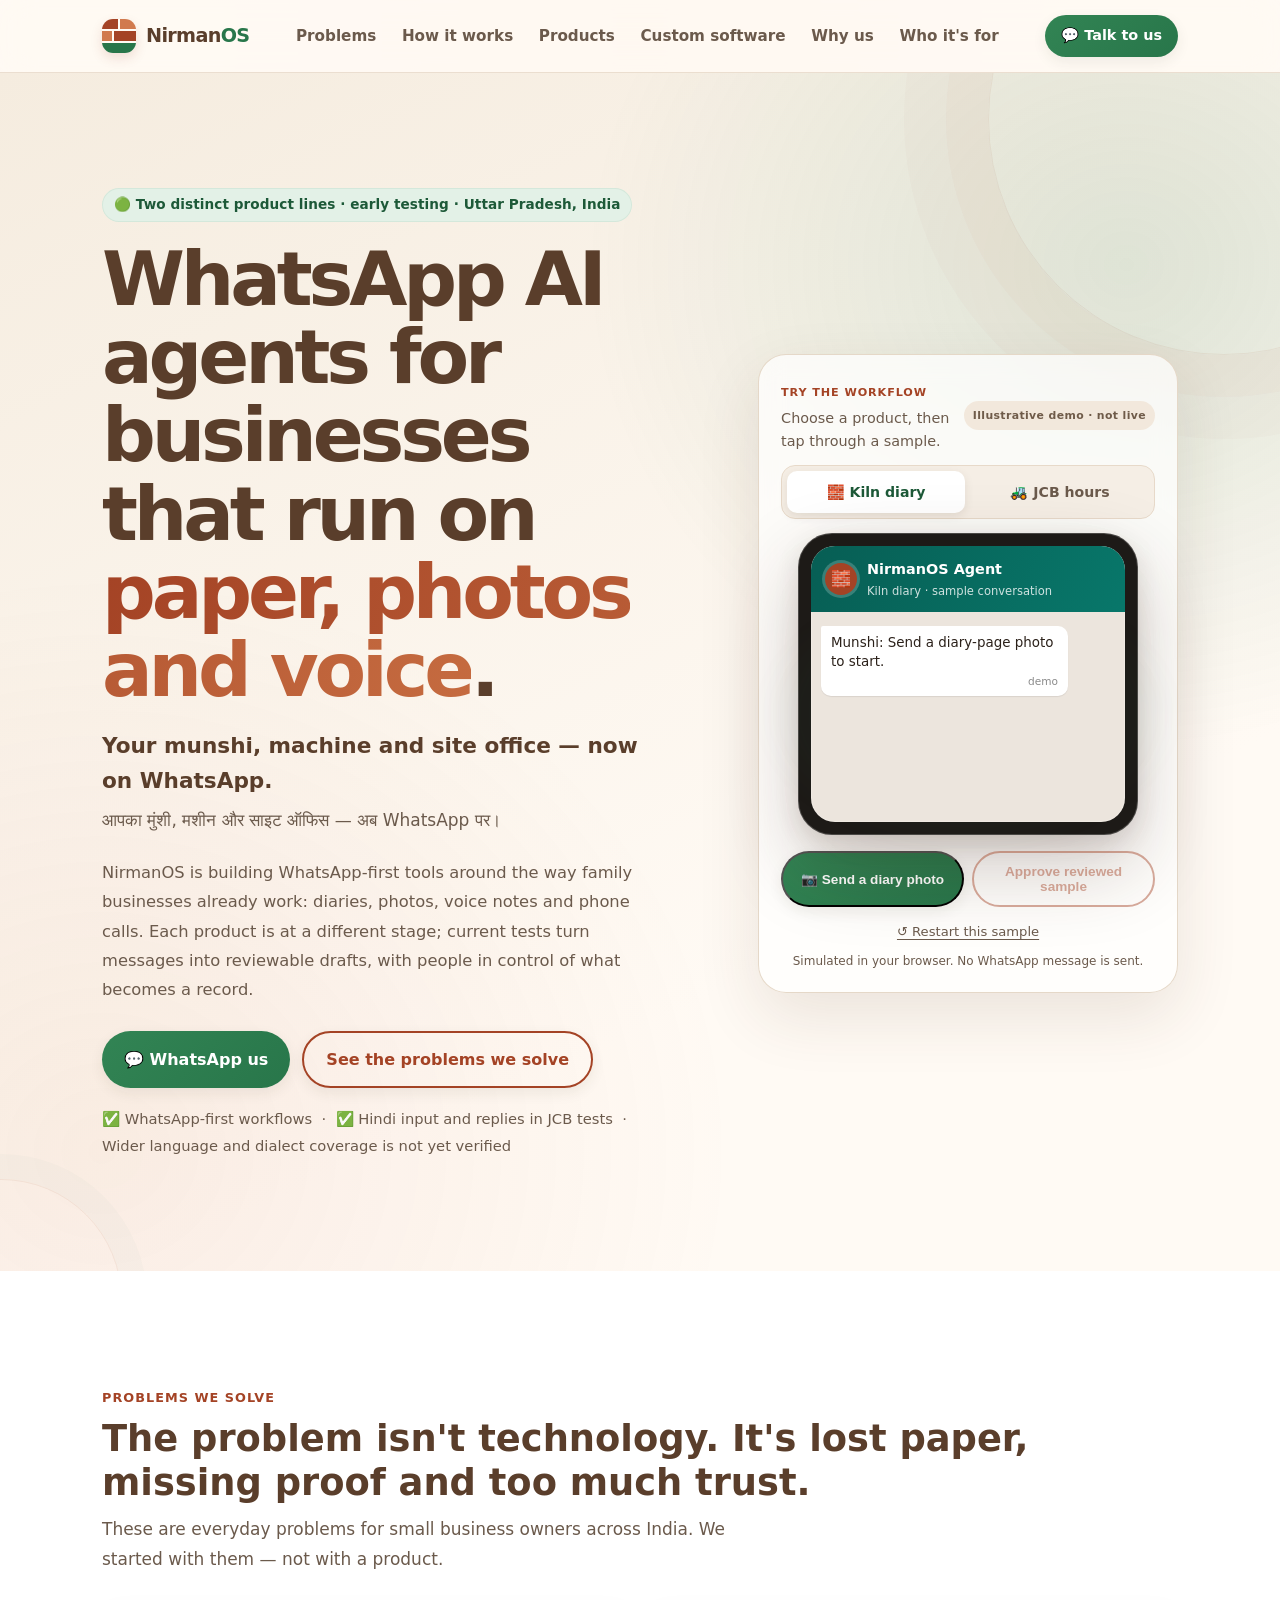
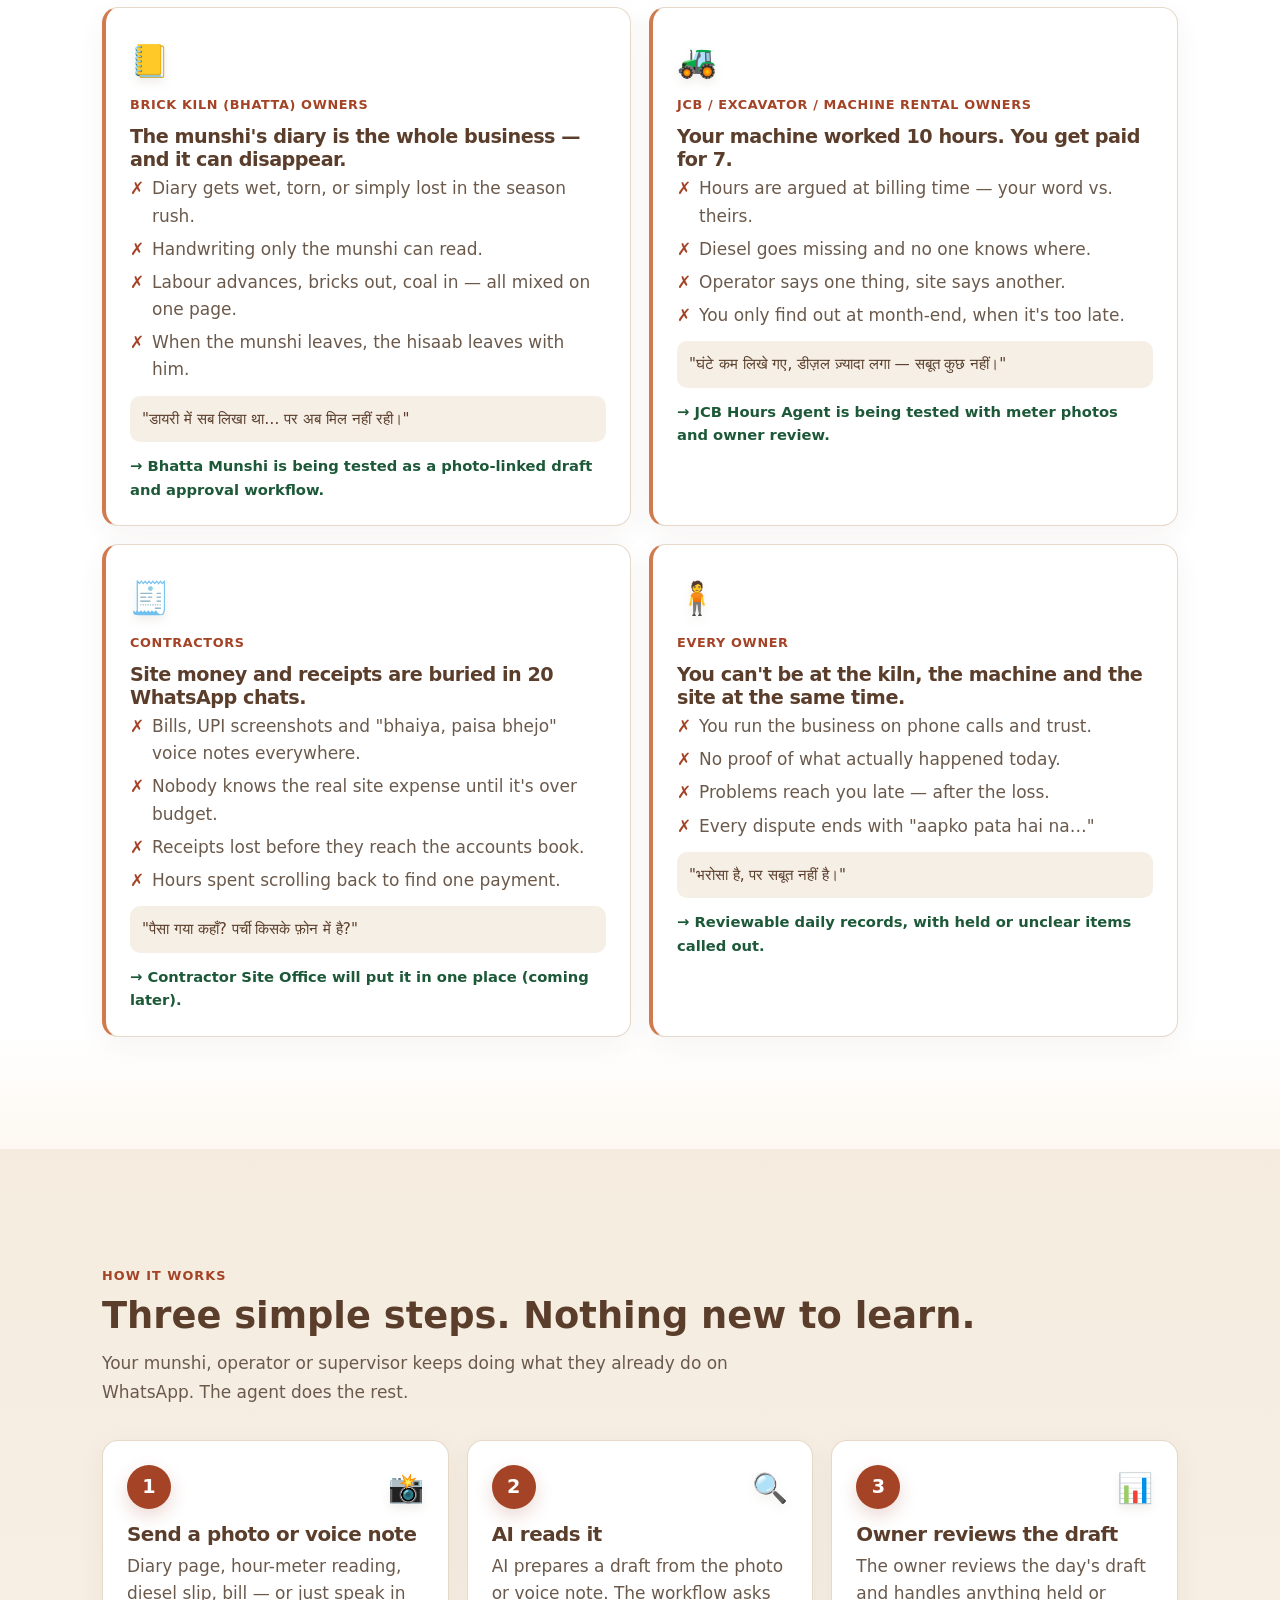
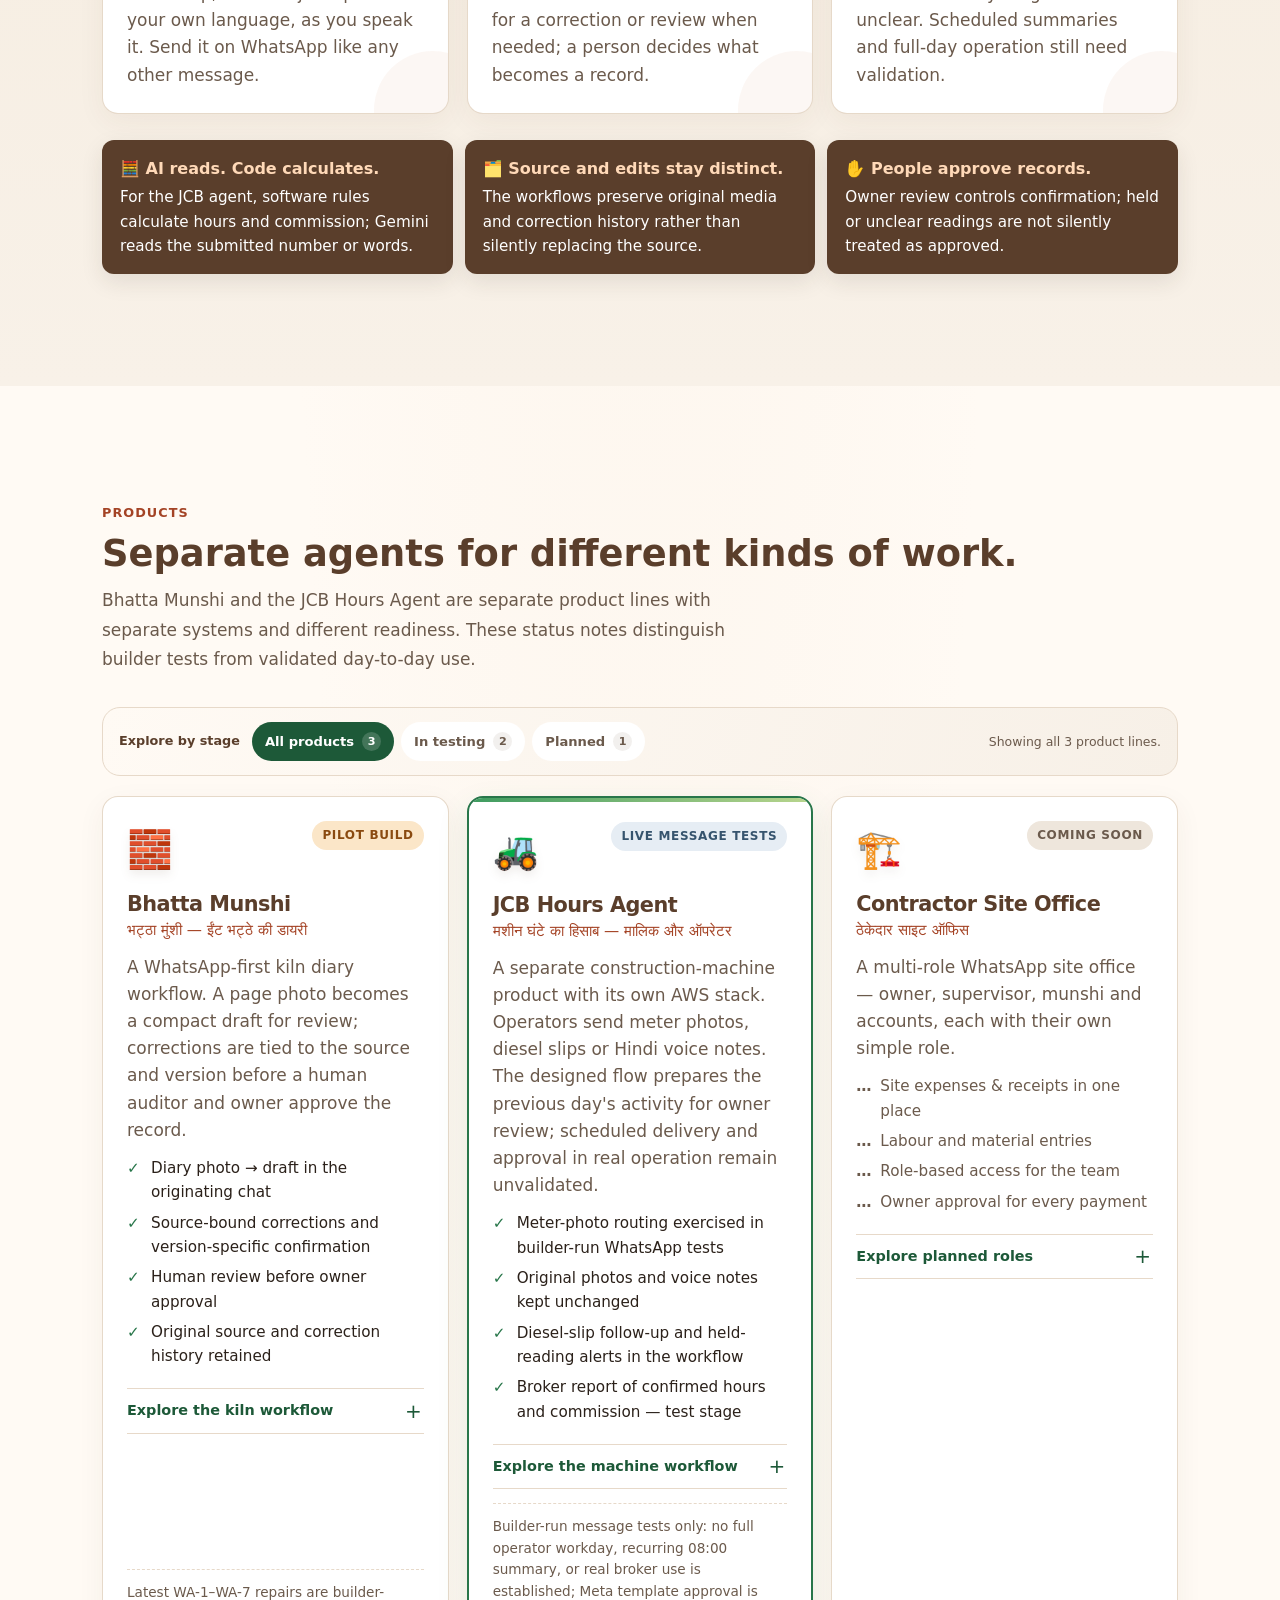
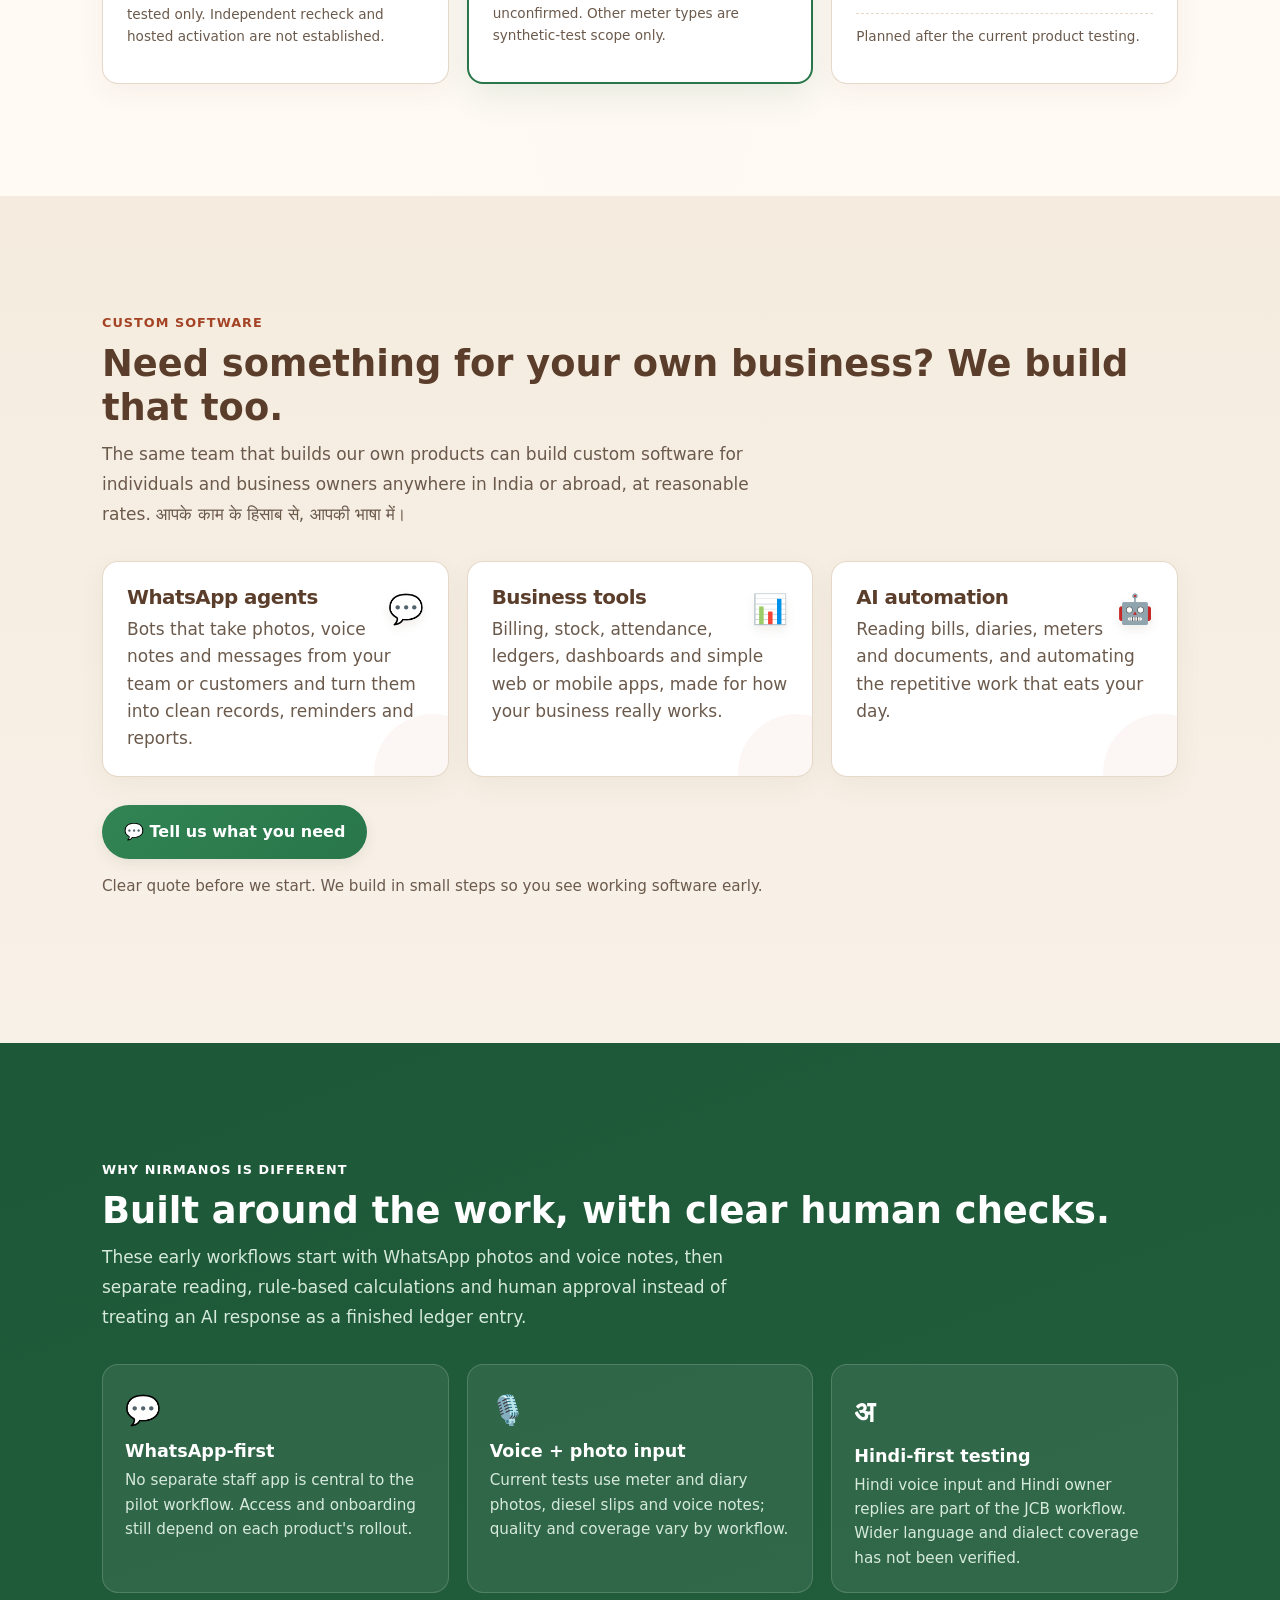
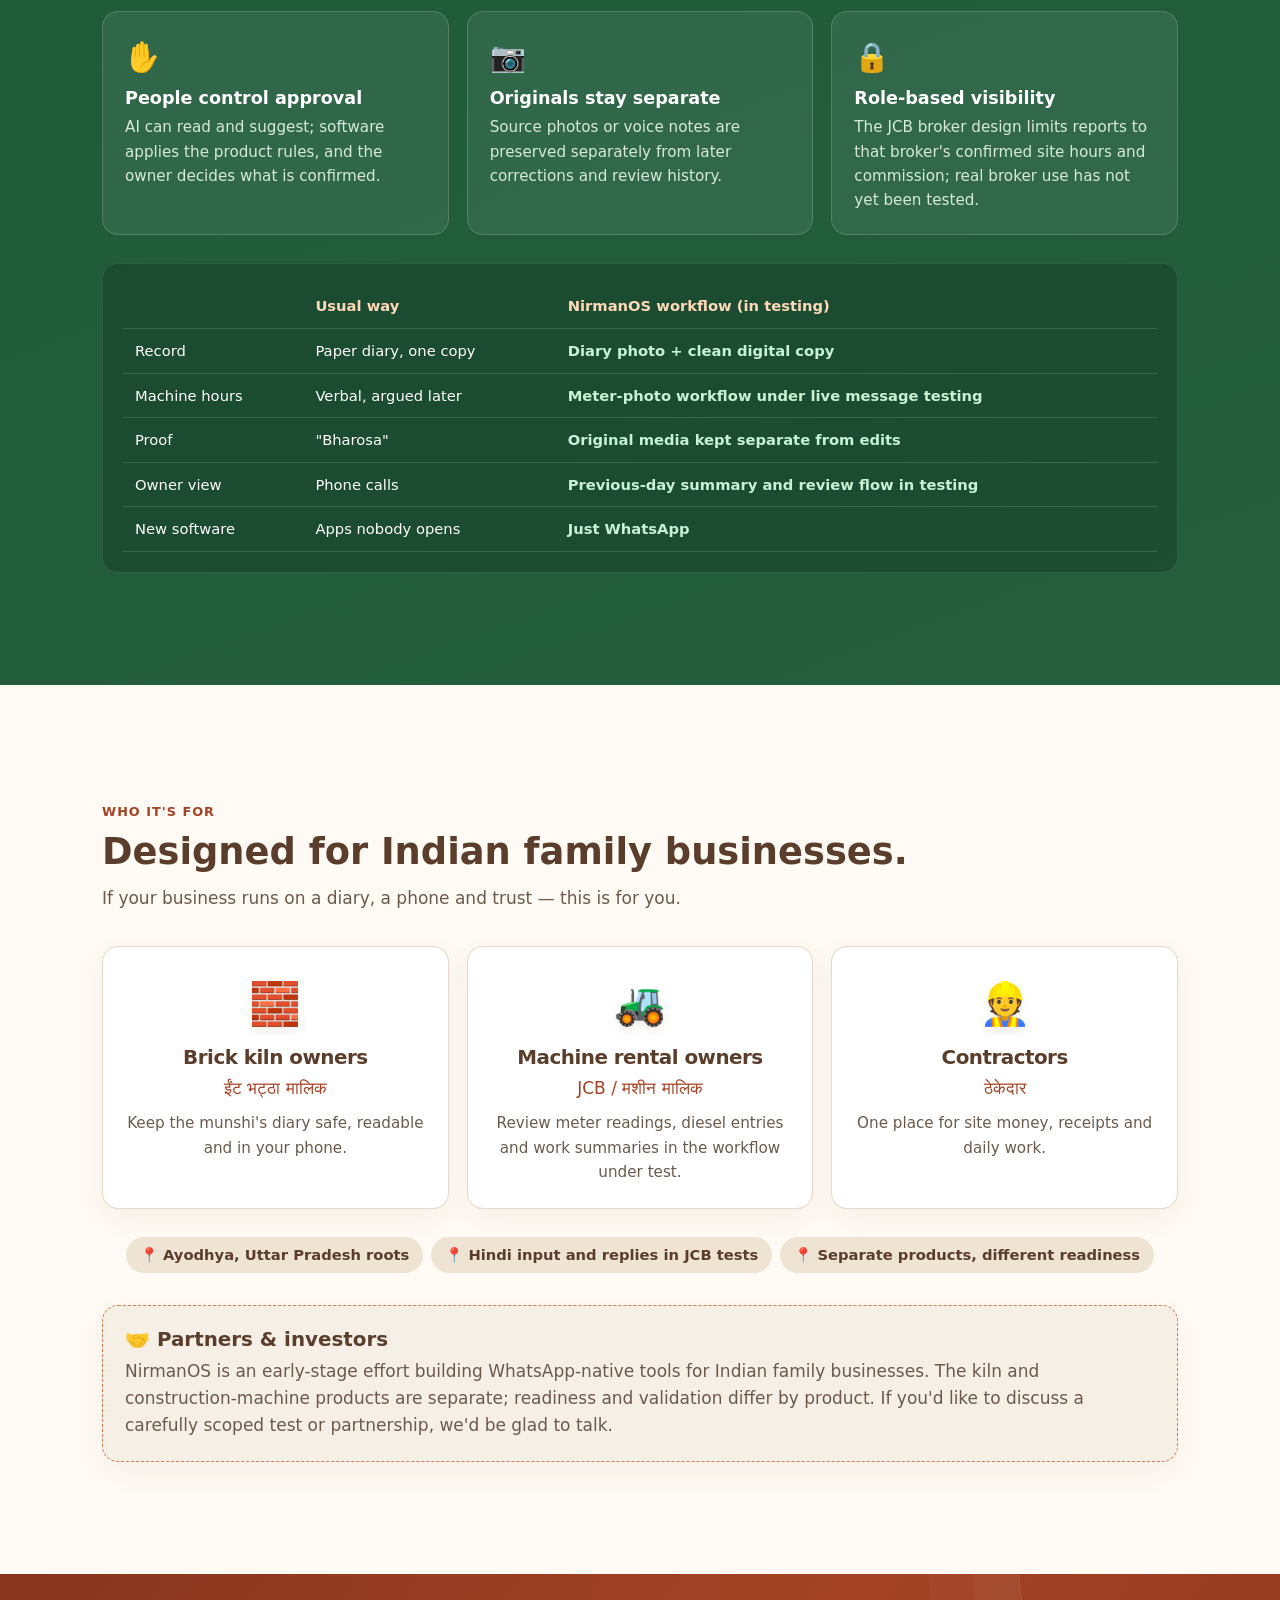
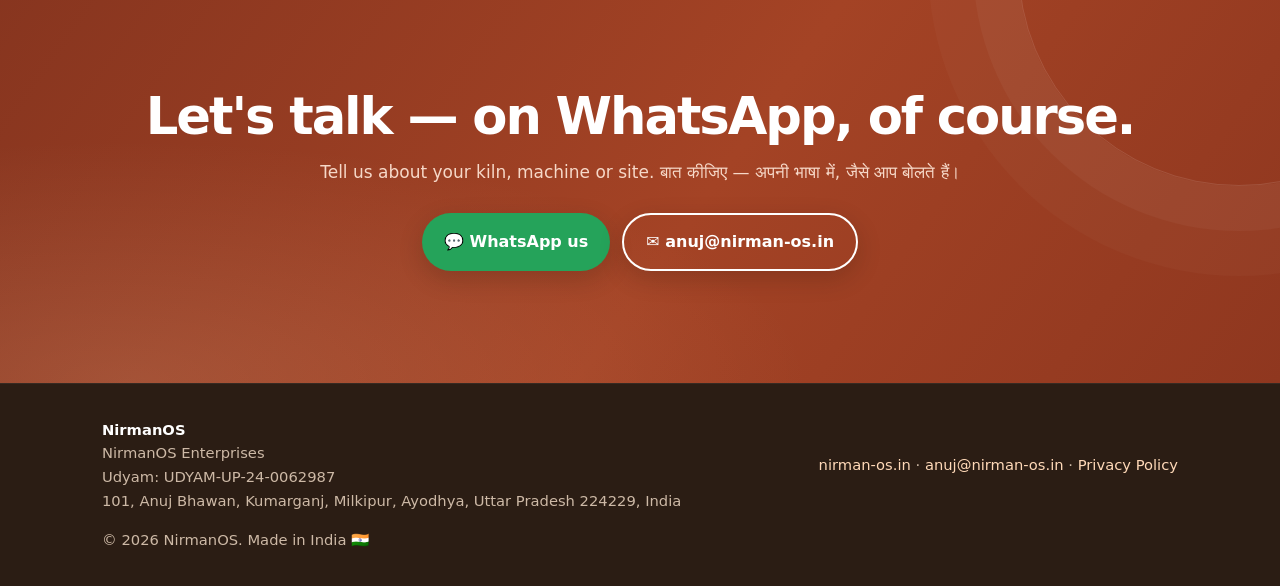
==== index.html @ ec007687 "Add files via upload" ====
<!DOCTYPE html>
<html lang="en">
<head>
<meta charset="UTF-8">
<meta name="viewport" content="width=device-width, initial-scale=1">
<meta name="theme-color" content="#fffaf4">
<title>NirmanOS — WhatsApp AI agents for businesses that run on paper, photos and voice</title>
<meta name="description" content="NirmanOS is building WhatsApp-first tools for Indian family businesses, including a kiln diary workflow and a separate JCB hours agent. Product readiness varies.">
<style>
:root{
  --brick:#9c3d22; --brick-d:#6e2914; --clay:#c8683f; --soil:#5a3e2b;
  --sand:#f6efe6; --sand-2:#efe3d3; --cream:#fffaf4;
  --green:#2f7d4f; --green-d:#1f5c38; --green-l:#e3f1e7;
  --ink:#2b211a; --muted:#6b5a4c; --line:#e3d4c2;
  --radius:16px; --shadow:0 6px 24px rgba(90,62,43,.10);
}
*{box-sizing:border-box;margin:0;padding:0}
html{scroll-behavior:smooth}
body{font-family:system-ui,-apple-system,"Segoe UI",Roboto,"Noto Sans","Noto Sans Devanagari","Mangal",sans-serif;color:var(--ink);background:var(--cream);line-height:1.6;font-size:17px}
.hi{font-family:"Noto Sans Devanagari","Mangal","Nirmala UI",system-ui,sans-serif;line-height:1.75}
a{color:inherit}
.wrap{max-width:1100px;margin:0 auto;padding:0 20px}
section{padding:64px 0}
h1,h2,h3{line-height:1.2;color:var(--soil)}
h2{font-size:clamp(1.6rem,4.5vw,2.3rem);margin-bottom:10px}
.kicker{display:inline-block;font-size:.8rem;font-weight:700;letter-spacing:.08em;text-transform:uppercase;color:var(--brick);margin-bottom:8px}
.lead{color:var(--muted);max-width:680px;margin-bottom:32px}
.grid{display:grid;gap:18px}
@media(min-width:700px){.g2{grid-template-columns:repeat(2,1fr)}.g3{grid-template-columns:repeat(3,1fr)}}
.card{background:#fff;border:1px solid var(--line);border-radius:var(--radius);padding:24px;box-shadow:var(--shadow)}
.btn{display:inline-flex;align-items:center;gap:8px;padding:14px 22px;border-radius:999px;font-weight:700;text-decoration:none;font-size:1rem;transition:transform .15s,background .15s}
.btn:hover{transform:translateY(-2px)}
.btn-green{background:var(--green);color:#fff}.btn-green:hover{background:var(--green-d)}
.btn-ghost{border:2px solid var(--brick);color:var(--brick);background:transparent}
.btn-ghost:hover{background:var(--brick);color:#fff}

/* nav */
header.nav{position:sticky;top:0;z-index:10;background:rgba(255,250,244,.95);backdrop-filter:blur(6px);border-bottom:1px solid var(--line)}
.nav .wrap{display:flex;align-items:center;justify-content:space-between;height:62px}
.logo{display:flex;align-items:center;gap:10px;font-weight:800;font-size:1.2rem;color:var(--soil);text-decoration:none}
.logo-mark{width:34px;height:34px;border-radius:9px;background:
 linear-gradient(var(--brick),var(--brick)) 0 0/48% 30% no-repeat,
 linear-gradient(var(--clay),var(--clay)) 100% 0/48% 30% no-repeat,
 linear-gradient(var(--clay),var(--clay)) 0 50%/30% 30% no-repeat,
 linear-gradient(var(--brick),var(--brick)) 100% 50%/66% 30% no-repeat,
 linear-gradient(var(--green),var(--green)) 0 100%/100% 30% no-repeat;}
.logo span b{color:var(--green)}
.nav ul{display:none;list-style:none;gap:22px;font-size:.95rem}
.nav ul a{text-decoration:none;color:var(--muted);font-weight:600}
.nav ul a:hover{color:var(--brick)}
@media(min-width:880px){.nav ul{display:flex}}
.nav .btn{padding:9px 16px;font-size:.9rem}

/* hero */
.hero{background:
  radial-gradient(circle at 85% 10%,rgba(47,125,79,.12),transparent 40%),
  linear-gradient(180deg,var(--sand),var(--cream));padding:56px 0 64px}
.hero .wrap{display:grid;gap:40px;align-items:center}
@media(min-width:900px){.hero .wrap{grid-template-columns:1.15fr .85fr}}
.pill{display:inline-flex;gap:8px;align-items:center;background:var(--green-l);color:var(--green-d);font-weight:700;font-size:.85rem;padding:6px 12px;border-radius:999px;margin-bottom:18px}
.hero h1{font-size:clamp(2rem,6vw,3.2rem);margin-bottom:14px}
.hero h1 em{font-style:normal;color:var(--brick)}
.hero .tag{font-size:clamp(1.1rem,2.6vw,1.35rem);font-weight:600;color:var(--soil);margin-bottom:8px}
.hero .tag-hi{color:var(--muted);margin-bottom:22px}
.hero p.sub{color:var(--muted);margin-bottom:26px;max-width:560px}
.cta-row{display:flex;flex-wrap:wrap;gap:12px}
.noapp{margin-top:18px;font-size:.92rem;color:var(--muted)}
/* phone mock */
.phone{max-width:340px;margin:0 auto;background:#1d1a17;border-radius:34px;padding:12px;box-shadow:0 20px 50px rgba(60,35,20,.28)}
.screen{background:#ece5dd;border-radius:24px;overflow:hidden}
.chat-head{background:#075e54;color:#fff;padding:12px 14px;display:flex;align-items:center;gap:10px;font-size:.9rem}
.avatar{width:32px;height:32px;border-radius:50%;background:var(--brick);display:grid;place-items:center;font-size:1rem}
.chat-head small{display:block;opacity:.8;font-size:.72rem}
.chat{padding:14px 10px;display:flex;flex-direction:column;gap:8px;font-size:.84rem;line-height:1.4}
.msg{max-width:84%;padding:8px 10px;border-radius:10px;box-shadow:0 1px 1px rgba(0,0,0,.08)}
.me{align-self:flex-end;background:#dcf8c6;border-top-right-radius:2px}
.bot{align-self:flex-start;background:#fff;border-top-left-radius:2px}
.photo{width:150px;height:88px;border-radius:8px;margin-bottom:4px;background:
 repeating-linear-gradient(0deg,#d9cdb5 0 13px,#b9a98a 13px 14px),#e8dcc4;display:grid;place-items:center;font-size:1.6rem}
.voice{display:flex;align-items:center;gap:6px}
.wave{flex:1;height:14px;background:repeating-linear-gradient(90deg,#7aa86f 0 3px,transparent 3px 6px);border-radius:3px;min-width:110px}
.time{display:block;text-align:right;font-size:.66rem;color:#8a8a8a;margin-top:2px}
.sum b{color:var(--green-d)}
.alert{color:var(--brick);font-weight:600}

/* problems */
.problems{background:#fff}
.prob{position:relative;padding-top:28px;border-left:5px solid var(--clay)}
.prob .ico{font-size:2rem;margin-bottom:8px}
.prob h3{font-size:1.2rem;margin-bottom:4px}
.prob .who{font-size:.8rem;font-weight:700;color:var(--brick);text-transform:uppercase;letter-spacing:.05em;margin-bottom:10px}
.prob ul{list-style:none;color:var(--muted)}
.prob li{padding-left:22px;position:relative;margin-bottom:6px}
.prob li::before{content:"✗";position:absolute;left:0;color:var(--brick);font-weight:700}
.prob .quote{margin-top:12px;background:var(--sand);border-radius:10px;padding:10px 12px;font-size:.95rem;color:var(--soil)}
.prob .fix{margin-top:12px;font-size:.92rem;color:var(--green-d);font-weight:600}

/* how */
.how{background:var(--sand)}
.step{text-align:left}
.num{width:44px;height:44px;border-radius:50%;background:var(--brick);color:#fff;display:grid;place-items:center;font-weight:800;font-size:1.2rem;margin-bottom:14px}
.step .ico{font-size:1.8rem;float:right}
.step h3{margin-bottom:6px}
.step p{color:var(--muted)}
.principles{margin-top:26px;display:grid;gap:12px}
@media(min-width:700px){.principles{grid-template-columns:repeat(3,1fr)}}
.princ{background:var(--soil);color:#fff;border-radius:12px;padding:16px 18px;font-size:.95rem}
.princ b{display:block;color:#ffd9b8;margin-bottom:4px;font-size:1rem}

/* products */
.prod{display:flex;flex-direction:column}
.prod .top{display:flex;justify-content:space-between;align-items:flex-start;gap:10px;margin-bottom:12px}
.prod .ico{font-size:2.3rem}
.status{font-size:.75rem;font-weight:800;padding:5px 10px;border-radius:999px;white-space:nowrap;text-transform:uppercase;letter-spacing:.04em}
.s-live{background:var(--green);color:#fff}
.s-live::before{content:"";display:inline-block;width:7px;height:7px;border-radius:50%;background:#b8f5c9;margin-right:6px;vertical-align:middle;animation:pulse 1.6s infinite}
@keyframes pulse{50%{opacity:.25}}
.s-pilot{background:#fbe6c8;color:#8a4a10}
.s-test{background:#e6edf4;color:#36546e}
.s-soon{background:#eee6dc;color:var(--muted)}
.prod h3{font-size:1.3rem}
.prod .hname{color:var(--brick);font-size:.95rem;margin-bottom:10px}
.prod p{color:var(--muted);margin-bottom:12px}
.prod ul{list-style:none;margin-bottom:14px}
.prod li{padding-left:24px;position:relative;margin-bottom:6px;font-size:.95rem}
.prod li::before{content:"✓";position:absolute;left:0;color:var(--green);font-weight:800}
.prod li.later::before{content:"…";color:var(--muted)}
.prod li.later{color:var(--muted)}
.prod .foot{margin-top:auto;font-size:.85rem;color:var(--muted);border-top:1px dashed var(--line);padding-top:12px}
.prod.featured{border:2px solid var(--green)}

/* unique */
.unique{background:linear-gradient(160deg,var(--green-d),#245e3d);color:#fff}
.unique h2,.unique .kicker{color:#fff}
.unique .kicker{opacity:.8}
.unique .lead{color:#d6eadc}
.u{background:rgba(255,255,255,.08);border:1px solid rgba(255,255,255,.16);border-radius:var(--radius);padding:22px}
.u .ico{font-size:1.8rem;margin-bottom:8px}
.u h3{color:#fff;font-size:1.1rem;margin-bottom:6px}
.u p{color:#d6eadc;font-size:.95rem}
.vs{margin-top:28px;background:rgba(0,0,0,.18);border-radius:var(--radius);padding:20px;overflow-x:auto}
.vs table{width:100%;border-collapse:collapse;font-size:.92rem;min-width:520px}
.vs th,.vs td{padding:10px 12px;text-align:left;border-bottom:1px solid rgba(255,255,255,.14)}
.vs th{color:#ffd9b8}
.vs td:last-child{color:#c9f2d5;font-weight:600}

/* who */
.who-grid .card{text-align:center}
.who-grid .ico{font-size:2.6rem;margin-bottom:8px}
.who-grid h3{margin-bottom:4px}
.who-grid .hi{color:var(--brick);margin-bottom:8px;display:block}
.who-grid p{color:var(--muted);font-size:.95rem}
.area{margin-top:24px;text-align:center;color:var(--soil);font-weight:600}
.area span{display:inline-block;background:var(--sand-2);border-radius:999px;padding:6px 14px;margin:4px;font-size:.92rem}
.partners{margin-top:28px;background:var(--sand);border-radius:var(--radius);padding:22px;border:1px dashed var(--clay)}
.partners h3{margin-bottom:6px}
.partners p{color:var(--muted)}

/* contact */
.contact{background:var(--brick);color:#fff;text-align:center}
.contact h2{color:#fff}
.contact .lead{color:#f6d8c8;margin:0 auto 26px}
.contact .btn-green{background:#25a35a}
.contact .btn-ghost{border-color:#fff;color:#fff}
.contact .btn-ghost:hover{background:#fff;color:var(--brick)}
.contact .cta-row{justify-content:center}
.ph{font-size:.8rem;color:#f6d8c8;margin-top:16px}
.ph code{background:rgba(0,0,0,.2);padding:2px 6px;border-radius:5px}

footer{background:#2b1d14;color:#cdb9a6;padding:34px 0;font-size:.92rem}
footer .wrap{display:flex;flex-wrap:wrap;gap:16px;justify-content:space-between;align-items:center}
footer b{color:#fff}
footer a{color:#ffd9b8;text-decoration:none}

/* Motion, responsive navigation and visual polish */
:root{
  --brick:#a44325;--brick-d:#762d18;--clay:#d17a4e;
  --green:#28764a;--green-d:#1d5938;
  --line:#e7d9c9;--shadow:0 14px 40px rgba(69,45,28,.09);
  --ease:cubic-bezier(.2,.75,.25,1);
}
html{scroll-padding-top:88px}
body{
  background:
    radial-gradient(ellipse at 50% 0%,rgba(243,225,204,.28),transparent 48%),
    var(--cream);
  -webkit-font-smoothing:antialiased;
}
::selection{background:#dcebdc;color:var(--green-d)}
a,button{-webkit-tap-highlight-color:transparent}
a:focus-visible,button:focus-visible{outline:3px solid #e9a66f;outline-offset:4px}
.wrap{max-width:1160px;padding-inline:clamp(20px,4vw,42px)}
section{padding:clamp(72px,9vw,112px) 0;scroll-margin-top:76px}
.lead{line-height:1.75}
.scroll-progress{position:fixed;inset:0 0 auto;height:3px;z-index:30;pointer-events:none}
.scroll-progress span{display:block;width:100%;height:100%;background:linear-gradient(90deg,var(--green),#80a958,var(--clay));transform:scaleX(0);transform-origin:left}

header.nav{
  background:rgba(255,250,244,.86);
  border-bottom-color:rgba(227,212,194,.72);
  backdrop-filter:blur(16px) saturate(150%);
  -webkit-backdrop-filter:blur(16px) saturate(150%);
  transition:box-shadow .25s ease,background .25s ease;
}
header.nav.is-scrolled{background:rgba(255,250,244,.96);box-shadow:0 8px 28px rgba(63,43,27,.08)}
.nav .wrap{height:72px}
.logo{letter-spacing:-.035em}
.logo-mark{border-radius:11px;box-shadow:0 5px 12px rgba(156,61,34,.15);transition:transform .35s var(--ease)}
.logo:hover .logo-mark{transform:rotate(-7deg) scale(1.06)}
.nav ul{gap:clamp(14px,2vw,26px)}
.nav ul a{position:relative;padding:8px 0;transition:color .2s ease}
.nav ul a::after{content:"";position:absolute;left:0;right:100%;bottom:2px;height:2px;border-radius:2px;background:var(--clay);transition:right .25s var(--ease)}
.nav ul a:hover::after,.nav ul a[aria-current="location"]::after{right:0}
.nav ul a[aria-current="location"]{color:var(--brick)}
.btn{box-shadow:0 5px 14px rgba(48,48,30,.08);transition:transform .22s var(--ease),background .22s ease,box-shadow .22s ease}
.btn:hover{transform:translateY(-3px);box-shadow:0 10px 22px rgba(48,48,30,.15)}
.btn:active{transform:translateY(-1px) scale(.985)}
.btn-green{background:linear-gradient(135deg,#328454,var(--green))}
.menu-toggle{display:none}
.sr-only{position:absolute;width:1px;height:1px;padding:0;margin:-1px;overflow:hidden;clip:rect(0,0,0,0);white-space:nowrap;border:0}

.hero{
  position:relative;isolation:isolate;overflow:hidden;
  background:
    radial-gradient(ellipse at 88% 16%,rgba(47,125,79,.14),transparent 34%),
    radial-gradient(ellipse at 8% 90%,rgba(200,104,63,.09),transparent 38%),
    linear-gradient(155deg,#f5ecdf 0%,#fffaf4 70%);
  padding:clamp(70px,9vw,118px) 0 clamp(78px,9vw,112px);
}
.hero::before,.hero::after{content:"";position:absolute;z-index:-1;pointer-events:none;border:1px solid rgba(156,61,34,.08);border-radius:50%}
.hero::before{width:470px;height:470px;right:-180px;top:-190px;box-shadow:0 0 0 42px rgba(156,61,34,.025),0 0 0 84px rgba(156,61,34,.018)}
.hero::after{width:240px;height:240px;left:-120px;bottom:-150px;box-shadow:0 0 0 25px rgba(47,125,79,.025)}
.hero .wrap{gap:clamp(36px,7vw,88px)}
.hero h1{font-size:clamp(2.65rem,6vw,4.7rem);letter-spacing:-.055em;line-height:1.04;max-width:760px}
.hero h1 em{color:var(--brick);background:linear-gradient(110deg,var(--brick),#c56b40);-webkit-background-clip:text;background-clip:text;-webkit-text-fill-color:transparent}
.hero .tag{margin-top:20px}
.hero .sub{font-size:1.02rem;line-height:1.8}
.pill{box-shadow:inset 0 0 0 1px rgba(47,125,79,.08);letter-spacing:.005em}
.noapp{line-height:1.8}
.phone{
  position:relative;z-index:0;width:min(100%,340px);
  border:1px solid rgba(255,255,255,.2);
  box-shadow:0 32px 80px rgba(60,35,20,.24),0 8px 24px rgba(60,35,20,.12);
  animation:phone-float 6s ease-in-out infinite;
}
.phone::before{content:"";position:absolute;inset:12% -16% -8%;z-index:-1;background:radial-gradient(ellipse,rgba(47,125,79,.18),transparent 67%);filter:blur(8px)}
.screen{box-shadow:inset 0 0 0 1px rgba(255,255,255,.18)}
.chat-head{background:linear-gradient(115deg,#075e54,#08776a)}
.avatar{box-shadow:0 0 0 3px rgba(255,255,255,.2)}
.msg{transition:transform .2s ease}
.msg:hover{transform:translateY(-2px)}
.photo{background:repeating-linear-gradient(0deg,#d9cdb5 0 13px,#b9a98a 13px 14px),#e8dcc4}
@keyframes phone-float{0%,100%{transform:translateY(0) rotate(.4deg)}50%{transform:translateY(-10px) rotate(-.4deg)}}
@keyframes message-in{from{opacity:0;transform:translateY(10px) scale(.98)}to{opacity:1;transform:translateY(0) scale(1)}}
.chat .msg{animation:message-in .55s var(--ease) both}
.chat .msg:nth-child(1){animation-delay:.25s}.chat .msg:nth-child(2){animation-delay:.48s}
.chat .msg:nth-child(3){animation-delay:.72s}.chat .msg:nth-child(4){animation-delay:.96s}
.chat .msg:nth-child(5){animation-delay:1.18s}

.card{
  border-color:rgba(227,212,194,.88);
  box-shadow:0 8px 28px rgba(90,62,43,.055);
  transition:transform .28s var(--ease),box-shadow .28s ease,border-color .28s ease;
}
.card:hover{transform:translateY(-5px);box-shadow:0 18px 42px rgba(90,62,43,.12);border-color:#d8bda4}
.problems{background:linear-gradient(180deg,#fff 0%,#fff 92%,#fdf8f1 100%)}
.prob{border-left:4px solid var(--clay)}
.prob .ico,.step .ico,.prod .ico,.who-grid .ico{display:inline-grid;place-items:center;filter:drop-shadow(0 5px 5px rgba(80,55,30,.08))}
.prob h3,.step h3,.prod h3,.who-grid h3{letter-spacing:-.025em}
.how{background:linear-gradient(180deg,#f5ecdf 0%,#f8f1e8 100%)}
.step{position:relative;overflow:hidden}
.step::after{content:"";position:absolute;width:118px;height:118px;right:-44px;bottom:-56px;border-radius:50%;background:rgba(200,104,63,.055);transition:transform .4s var(--ease)}
.step:hover::after{transform:scale(1.5)}
.num{box-shadow:0 7px 18px rgba(156,61,34,.2)}
.princ{box-shadow:0 8px 22px rgba(49,39,28,.1);transition:transform .25s var(--ease)}
.princ:hover{transform:translateY(-3px)}
.prod{position:relative;overflow:hidden}
.prod.featured{border-color:var(--green);box-shadow:0 12px 32px rgba(47,125,79,.11)}
.prod.featured::before{content:"";position:absolute;inset:0 0 auto;height:4px;background:linear-gradient(90deg,#3e9b60,#b8d58d)}
.status{letter-spacing:.055em}
.s-live{box-shadow:0 4px 12px rgba(47,125,79,.18)}
.u{transition:transform .28s var(--ease),background .28s ease,border-color .28s ease}
.u:hover{transform:translateY(-4px);background:rgba(255,255,255,.12);border-color:rgba(255,255,255,.3)}
.vs{border:1px solid rgba(255,255,255,.1)}
.vs tbody tr{transition:background .2s ease}
.vs tbody tr:hover{background:rgba(255,255,255,.055)}
.partners{box-shadow:0 10px 28px rgba(90,62,43,.05)}
.contact{
  position:relative;isolation:isolate;overflow:hidden;
  background:
    radial-gradient(ellipse at 10% 100%,rgba(255,213,175,.15),transparent 42%),
    linear-gradient(125deg,#87351f,#a44325 55%,#8f371f);
}
.contact::before{content:"";position:absolute;z-index:-1;width:440px;height:440px;right:-180px;top:-230px;border:1px solid rgba(255,255,255,.12);border-radius:50%;box-shadow:0 0 0 45px rgba(255,255,255,.035),0 0 0 90px rgba(255,255,255,.025)}
.contact h2{font-size:clamp(2rem,5vw,3.2rem);letter-spacing:-.04em}
.contact .btn{box-shadow:0 8px 24px rgba(35,18,10,.2)}
footer{border-top:1px solid rgba(255,255,255,.06)}
footer a{transition:color .2s ease}
footer a:hover{color:#fff}

.js .reveal{opacity:0;transform:translateY(22px);transition:opacity .7s var(--ease),transform .7s var(--ease)}
.js .reveal.is-visible{opacity:1;transform:translateY(0)}
.js .reveal[data-delay="1"]{transition-delay:.08s}
.js .reveal[data-delay="2"]{transition-delay:.16s}
.js .reveal[data-delay="3"]{transition-delay:.24s}

@media(max-width:879px){
  .nav .wrap{height:68px}
  .menu-toggle{
    display:grid;place-content:center;gap:5px;width:42px;height:42px;
    border:1px solid var(--line);border-radius:12px;background:#fffaf4;color:var(--soil);
    cursor:pointer;order:3;
  }
  .menu-toggle span:not(.sr-only){display:block;width:18px;height:2px;border-radius:3px;background:currentColor;transition:transform .2s ease,opacity .2s ease}
  .menu-toggle[aria-expanded="true"] span:nth-child(1){transform:translateY(7px) rotate(45deg)}
  .menu-toggle[aria-expanded="true"] span:nth-child(2){opacity:0}
  .menu-toggle[aria-expanded="true"] span:nth-child(3){transform:translateY(-7px) rotate(-45deg)}
  .nav ul{
    display:flex;position:absolute;top:calc(100% + 8px);left:20px;right:20px;
    flex-direction:column;gap:2px;padding:10px;
    background:rgba(255,250,244,.98);border:1px solid var(--line);border-radius:18px;
    box-shadow:0 18px 44px rgba(59,40,25,.16);
    opacity:0;visibility:hidden;transform:translateY(-8px);
    transition:opacity .2s ease,transform .2s ease,visibility .2s;
  }
  .nav.nav-open ul{opacity:1;visibility:visible;transform:translateY(0)}
  .nav ul a{display:block;padding:11px 14px;border-radius:10px}
  .nav ul a:hover{background:var(--sand)}
  .nav ul a::after{display:none}
  .nav .btn{margin-left:auto;margin-right:10px}
}
@media(max-width:520px){
  body{font-size:16px}
  .wrap{padding-inline:20px}
  .hero h1{font-size:clamp(2.55rem,12vw,3.55rem)}
  .hero .tag-hi{font-size:.98rem}
  .cta-row .btn{width:100%;justify-content:center}
  .nav .btn{padding:9px 12px;font-size:.83rem}
  .phone{max-width:320px}
  .vs{margin-inline:-2px;padding:14px}
  footer .wrap{align-items:flex-start;flex-direction:column}
}
@media(prefers-reduced-motion:reduce){
  *,*::before,*::after{scroll-behavior:auto!important;animation-duration:.01ms!important;animation-iteration-count:1!important;transition-duration:.01ms!important}
  .js .reveal{opacity:1;transform:none}
}

/* Interactive product preview and exploration controls */
.demo-stage{
  width:min(100%,460px);justify-self:center;padding:22px;
  border:1px solid rgba(227,212,194,.9);border-radius:28px;
  background:rgba(255,255,255,.72);box-shadow:0 24px 64px rgba(73,49,31,.11);
  backdrop-filter:blur(12px);
}
.demo-heading{display:flex;align-items:center;justify-content:space-between;gap:12px;margin-bottom:12px}
.demo-heading .kicker{margin:0;font-size:.7rem}
.demo-heading p{font-size:.9rem;color:var(--muted);margin-top:3px}
.demo-disclaimer{font-size:.68rem;font-weight:800;letter-spacing:.035em;color:#6f5b49;background:#f2e8dc;border-radius:999px;padding:6px 9px;white-space:nowrap}
.demo-tabs{display:none;grid-template-columns:1fr 1fr;gap:6px;padding:5px;border:1px solid var(--line);border-radius:14px;background:#f5eee5}
.js .demo-tabs{display:grid}
.demo-tabs button{min-height:42px;border:0;border-radius:10px;background:transparent;color:var(--muted);font:inherit;font-size:.88rem;font-weight:750;cursor:pointer;transition:background .2s ease,color .2s ease,box-shadow .2s ease}
.demo-tabs button[aria-selected="true"]{background:#fff;color:var(--green-d);box-shadow:0 3px 10px rgba(70,48,31,.1)}
.demo-stage .phone{margin-top:14px}
.demo-stage .chat{max-height:320px;min-height:210px;overflow-y:auto;scrollbar-color:#b4a38e transparent;scrollbar-width:thin}
#demo-chat .msg{animation-delay:0s}
#demo-chat .msg.demo-system{background:#f7eee1;color:#755337;border:1px dashed #d9bda0;font-size:.76rem}
.demo-actions{display:none;grid-template-columns:1fr 1fr;gap:8px;margin-top:16px}
.js .demo-actions{display:grid}
.demo-actions .btn{width:100%;justify-content:center;padding:11px 10px;font-size:.85rem}
.demo-actions .btn:disabled{opacity:.45;cursor:not-allowed;transform:none;box-shadow:none}
.demo-reset{grid-column:1/-1;justify-self:center;border:0;background:transparent;color:var(--muted);font:inherit;font-size:.82rem;text-decoration:underline;text-underline-offset:3px;cursor:pointer;padding:6px}
.demo-reset:hover{color:var(--brick)}
.demo-feedback{min-height:1.4em;margin-top:5px;text-align:center;color:var(--muted);font-size:.75rem;line-height:1.45}
.product-toolbar{display:none;align-items:center;gap:12px;flex-wrap:wrap;margin:0 0 20px;padding:14px 16px;border:1px solid var(--line);border-radius:18px;background:linear-gradient(110deg,#fffaf4,#f7f0e7)}
.js .product-toolbar{display:flex}
.filter-label{font-size:.8rem;font-weight:800;color:var(--soil);white-space:nowrap}
.product-filters{display:flex;gap:7px;flex-wrap:wrap}
.filter-button{display:inline-flex;align-items:center;gap:8px;border:1px solid transparent;border-radius:999px;background:#fff;color:var(--muted);font:inherit;font-size:.82rem;font-weight:700;padding:8px 12px;cursor:pointer;transition:color .2s ease,background .2s ease,border-color .2s ease,transform .2s ease}
.filter-button:hover{transform:translateY(-1px);border-color:#d5c0aa}
.filter-button[aria-pressed="true"]{background:var(--green-d);color:white}
.filter-button span{display:grid;place-items:center;min-width:19px;height:19px;padding:0 5px;border-radius:999px;background:rgba(90,62,43,.08);font-size:.7rem}
.filter-button[aria-pressed="true"] span{background:rgba(255,255,255,.17)}
.filter-count{margin-left:auto;color:var(--muted);font-size:.78rem}
.prod[hidden]{display:none}
@keyframes product-enter{from{opacity:.55;transform:translateY(10px) scale(.99)}to{opacity:1;transform:translateY(0) scale(1)}}
.prod.filter-enter{animation:product-enter .32s var(--ease) both}
.product-details{margin:0 0 14px;border-top:1px solid var(--line);border-bottom:1px solid var(--line);padding:10px 0}
.product-details summary{position:relative;list-style:none;padding-right:24px;color:var(--green-d);font-size:.9rem;font-weight:750;cursor:pointer}
.product-details summary::-webkit-details-marker{display:none}
.product-details summary::after{content:"+";position:absolute;right:2px;top:50%;transform:translateY(-50%);font-size:1.25rem;font-weight:500;transition:transform .2s ease}
.product-details[open] summary::after{transform:translateY(-50%) rotate(45deg)}
.product-details p{margin:9px 0 2px;color:var(--muted);font-size:.9rem;line-height:1.65}
@media(max-width:520px){
  .demo-stage{padding:16px;border-radius:22px}
  .demo-disclaimer{font-size:.62rem;padding:5px 7px}
  .demo-actions{grid-template-columns:1fr}
  .demo-reset{grid-column:auto}
  .product-toolbar{align-items:flex-start}
  .filter-count{width:100%;margin-left:0}
}
</style>
</head>
<body>

<div class="scroll-progress" aria-hidden="true"><span></span></div>
<header class="nav">
  <div class="wrap">
    <a class="logo" href="#top" aria-label="NirmanOS home"><span class="logo-mark" aria-hidden="true"></span><span>Nirman<b>OS</b></span></a>
    <ul id="site-links">
      <li><a href="#problems">Problems</a></li>
      <li><a href="#how">How it works</a></li>
      <li><a href="#products">Products</a></li>
      <li><a href="#custom">Custom software</a></li>
      <li><a href="#why">Why us</a></li>
      <li><a href="#who">Who it's for</a></li>
    </ul>
    <button class="menu-toggle" type="button" aria-label="Open navigation" aria-controls="site-links" aria-expanded="false"><span></span><span></span><span></span><span class="sr-only">Menu</span></button>
    <a class="btn btn-green" href="#contact">💬 Talk to us</a>
  </div>
</header>

<!-- 1. HERO -->
<section class="hero" id="top">
  <div class="wrap">
    <div>
      <span class="pill">🟢 Two distinct product lines · early testing · Uttar Pradesh, India</span>
      <h1>WhatsApp AI agents for businesses that run on <em>paper, photos and voice</em>.</h1>
      <p class="tag">Your munshi, machine and site office — now on WhatsApp.</p>
      <p class="tag-hi hi">आपका मुंशी, मशीन और साइट ऑफिस — अब WhatsApp पर।</p>
      <p class="sub">NirmanOS is building WhatsApp-first tools around the way family businesses already work: diaries, photos, voice notes and phone calls. Each product is at a different stage; current tests turn messages into reviewable drafts, with people in control of what becomes a record.</p>
      <div class="cta-row">
        <a class="btn btn-green" href="#contact">💬 WhatsApp us</a>
        <a class="btn btn-ghost" href="#problems">See the problems we solve</a>
      </div>
      <p class="noapp">✅ WhatsApp-first workflows &nbsp;·&nbsp; ✅ Hindi input and replies in JCB tests &nbsp;·&nbsp; Wider language and dialect coverage is not yet verified</p>
    </div>

    <div class="demo-stage">
      <div class="demo-heading">
        <div><span class="kicker">Try the workflow</span><p>Choose a product, then tap through a sample.</p></div>
        <span class="demo-disclaimer">Illustrative demo · not live</span>
      </div>
      <div class="demo-tabs" role="tablist" aria-label="Choose a product demo">
        <button type="button" role="tab" id="tab-kiln" aria-selected="true" aria-controls="demo-chat" data-demo="kiln">🧱 Kiln diary</button>
        <button type="button" role="tab" id="tab-jcb" aria-selected="false" aria-controls="demo-chat" tabindex="-1" data-demo="jcb">🚜 JCB hours</button>
      </div>
      <div class="phone" aria-label="Interactive illustrative WhatsApp conversation">
        <div class="screen">
          <div class="chat-head"><div class="avatar" id="demo-avatar">🧱</div><div><b>NirmanOS Agent</b><small id="demo-subtitle">Kiln diary · sample conversation</small></div></div>
          <div class="chat" id="demo-chat" aria-live="polite" aria-relevant="additions text">
            <div class="msg bot">Send a diary-page photo to start this sample. <span class="time">now</span></div>
          </div>
        </div>
      </div>
      <div class="demo-actions">
        <button type="button" class="btn btn-green" id="demo-send">📷 Send a sample photo</button>
        <button type="button" class="btn btn-ghost" id="demo-confirm" disabled>Approve the sample</button>
        <button type="button" class="demo-reset" id="demo-reset">↺ Restart this sample</button>
      </div>
      <p class="demo-feedback" id="demo-feedback" role="status">Nothing is sent or saved. This preview runs in your browser.</p>
      <noscript><p class="demo-feedback">The interactive preview needs JavaScript; this page does not send or save any demo data.</p></noscript>
    </div>
  </div>
</section>

<!-- 2. PROBLEMS -->
<section class="problems" id="problems">
  <div class="wrap">
    <span class="kicker">Problems we solve</span>
    <h2>The problem isn't technology. It's lost paper, missing proof and too much trust.</h2>
    <p class="lead">These are everyday problems for small business owners across India. We started with them — not with a product.</p>

    <div class="grid g2">
      <article class="card prob">
        <div class="ico">📒</div>
        <div class="who">Brick kiln (bhatta) owners</div>
        <h3>The munshi's diary is the whole business — and it can disappear.</h3>
        <ul>
          <li>Diary gets wet, torn, or simply lost in the season rush.</li>
          <li>Handwriting only the munshi can read.</li>
          <li>Labour advances, bricks out, coal in — all mixed on one page.</li>
          <li>When the munshi leaves, the hisaab leaves with him.</li>
        </ul>
        <p class="quote hi">"डायरी में सब लिखा था… पर अब मिल नहीं रही।"</p>
        <p class="fix">→ Bhatta Munshi is being tested as a photo-linked draft and approval workflow.</p>
      </article>

      <article class="card prob">
        <div class="ico">🚜</div>
        <div class="who">JCB / excavator / machine rental owners</div>
        <h3>Your machine worked 10 hours. You get paid for 7.</h3>
        <ul>
          <li>Hours are argued at billing time — your word vs. theirs.</li>
          <li>Diesel goes missing and no one knows where.</li>
          <li>Operator says one thing, site says another.</li>
          <li>You only find out at month-end, when it's too late.</li>
        </ul>
        <p class="quote hi">"घंटे कम लिखे गए, डीज़ल ज़्यादा लगा — सबूत कुछ नहीं।"</p>
        <p class="fix">→ JCB Hours Agent is being tested with meter photos and owner review.</p>
      </article>

      <article class="card prob">
        <div class="ico">🧾</div>
        <div class="who">Contractors</div>
        <h3>Site money and receipts are buried in 20 WhatsApp chats.</h3>
        <ul>
          <li>Bills, UPI screenshots and "bhaiya, paisa bhejo" voice notes everywhere.</li>
          <li>Nobody knows the real site expense until it's over budget.</li>
          <li>Receipts lost before they reach the accounts book.</li>
          <li>Hours spent scrolling back to find one payment.</li>
        </ul>
        <p class="quote hi">"पैसा गया कहाँ? पर्ची किसके फ़ोन में है?"</p>
        <p class="fix">→ Contractor Site Office will put it in one place (coming later).</p>
      </article>

      <article class="card prob">
        <div class="ico">🧍</div>
        <div class="who">Every owner</div>
        <h3>You can't be at the kiln, the machine and the site at the same time.</h3>
        <ul>
          <li>You run the business on phone calls and trust.</li>
          <li>No proof of what actually happened today.</li>
          <li>Problems reach you late — after the loss.</li>
          <li>Every dispute ends with "aapko pata hai na…"</li>
        </ul>
        <p class="quote hi">"भरोसा है, पर सबूत नहीं है।"</p>
        <p class="fix">→ Reviewable daily records, with held or unclear items called out.</p>
      </article>
    </div>
  </div>
</section>

<!-- 3. HOW IT WORKS -->
<section class="how" id="how">
  <div class="wrap">
    <span class="kicker">How it works</span>
    <h2>Three simple steps. Nothing new to learn.</h2>
    <p class="lead">Your munshi, operator or supervisor keeps doing what they already do on WhatsApp. The agent does the rest.</p>

    <div class="grid g3">
      <div class="card step"><span class="ico">📸</span><div class="num">1</div>
        <h3>Send a photo or voice note</h3>
        <p>Diary page, hour-meter reading, diesel slip, bill — or just speak in your own language, as you speak it. Send it on WhatsApp like any other message.</p></div>
      <div class="card step"><span class="ico">🔍</span><div class="num">2</div>
        <h3>AI reads it</h3>
        <p>AI prepares a draft from the photo or voice note. The workflow asks for a correction or review when needed; a person decides what becomes a record.</p></div>
      <div class="card step"><span class="ico">📊</span><div class="num">3</div>
        <h3>Owner reviews the draft</h3>
        <p>The owner reviews the day's draft and handles anything held or unclear. Scheduled summaries and full-day operation still need validation.</p></div>
    </div>

    <div class="principles">
      <div class="princ"><b>🧮 AI reads. Code calculates.</b>For the JCB agent, software rules calculate hours and commission; Gemini reads the submitted number or words.</div>
      <div class="princ"><b>🗂️ Source and edits stay distinct.</b>The workflows preserve original media and correction history rather than silently replacing the source.</div>
      <div class="princ"><b>✋ People approve records.</b>Owner review controls confirmation; held or unclear readings are not silently treated as approved.</div>
    </div>
  </div>
</section>

<!-- 4. PRODUCTS -->
<section id="products">
  <div class="wrap">
    <span class="kicker">Products</span>
    <h2>Separate agents for different kinds of work.</h2>
    <p class="lead">Bhatta Munshi and the JCB Hours Agent are separate product lines with separate systems and different readiness. These status notes distinguish builder tests from validated day-to-day use.</p>

    <div class="product-toolbar">
      <span class="filter-label">Explore by stage</span>
      <div class="product-filters" role="group" aria-label="Filter product cards by stage">
        <button type="button" class="filter-button" data-product-filter="all" aria-pressed="true">All products <span>3</span></button>
        <button type="button" class="filter-button" data-product-filter="testing" aria-pressed="false">In testing <span>2</span></button>
        <button type="button" class="filter-button" data-product-filter="planned" aria-pressed="false">Planned <span>1</span></button>
      </div>
      <p class="filter-count" id="product-count" aria-live="polite">Showing all 3 product lines.</p>
    </div>

    <div class="grid g3">
      <article class="card prod" data-stage="testing">
        <div class="top"><span class="ico">🧱</span><span class="status s-pilot">Pilot build</span></div>
        <h3>Bhatta Munshi</h3>
        <p class="hname hi">भट्ठा मुंशी — ईंट भट्ठे की डायरी</p>
        <p>A WhatsApp-first kiln diary workflow. A page photo becomes a compact draft for review; corrections are tied to the source and version before a human auditor and owner approve the record.</p>
        <ul>
          <li>Diary photo → draft in the originating chat</li>
          <li>Source-bound corrections and version-specific confirmation</li>
          <li>Human review before owner approval</li>
          <li>Original source and correction history retained</li>
        </ul>
        <details class="product-details">
          <summary>Explore the kiln workflow</summary>
          <p>Photo → compact draft → source-linked corrections → human review → owner approval. The latest repair candidate still awaits independent recheck and hosted activation.</p>
        </details>
        <p class="foot">Latest WA-1–WA-7 repairs are builder-tested only. Independent recheck and hosted activation are not established.</p>
      </article>

      <article class="card prod featured" data-stage="testing">
        <div class="top"><span class="ico">🚜</span><span class="status s-test">Live message tests</span></div>
        <h3>JCB Hours Agent</h3>
        <p class="hname hi">मशीन घंटे का हिसाब — मालिक और ऑपरेटर</p>
        <p>A separate construction-machine product with its own AWS stack. Operators send meter photos, diesel slips or Hindi voice notes. The designed flow prepares the previous day's activity for owner review; scheduled delivery and approval in real operation remain unvalidated.</p>
        <ul>
          <li>Meter-photo routing exercised in builder-run WhatsApp tests</li>
          <li>Original photos and voice notes kept unchanged</li>
          <li>Diesel-slip follow-up and held-reading alerts in the workflow</li>
          <li>Broker report of confirmed hours and commission — test stage</li>
        </ul>
        <details class="product-details">
          <summary>Explore the machine workflow</summary>
          <p>Operator sends a meter photo or voice note → software checks the reading and continuity → unusual readings are held for owner review → confirmed hours can feed a broker's limited report. The broker flow and a full operator workday have not been validated in live use.</p>
        </details>
        <p class="foot">Builder-run message tests only: no full operator workday, recurring 08:00 summary, or real broker use is established; Meta template approval is unconfirmed. Other meter types are synthetic-test scope only.</p>
      </article>

      <article class="card prod" data-stage="planned">
        <div class="top"><span class="ico">🏗️</span><span class="status s-soon">Coming soon</span></div>
        <h3>Contractor Site Office</h3>
        <p class="hname hi">ठेकेदार साइट ऑफिस</p>
        <p>A multi-role WhatsApp site office — owner, supervisor, munshi and accounts, each with their own simple role.</p>
        <ul>
          <li class="later">Site expenses &amp; receipts in one place</li>
          <li class="later">Labour and material entries</li>
          <li class="later">Role-based access for the team</li>
          <li class="later">Owner approval for every payment</li>
        </ul>
        <details class="product-details">
          <summary>Explore planned roles</summary>
          <p>Owner, supervisor, munshi and accounts would each have a defined role for capturing expenses, receipts, labour and materials. This product is planned, not available for live use.</p>
        </details>
        <p class="foot">Planned after the current product testing.</p>
      </article>
    </div>
  </div>
</section>

<!-- CUSTOM SOFTWARE -->
<section class="how" id="custom">
  <div class="wrap">
    <span class="kicker">Custom software</span>
    <h2>Need something for your own business? We build that too.</h2>
    <p class="lead">The same team that builds our own products can build custom software for individuals and business owners anywhere in India or abroad, at reasonable rates. <span class="hi">आपके काम के हिसाब से, आपकी भाषा में।</span></p>
    <div class="grid g3">
      <div class="card step"><div class="ico">💬</div><h3>WhatsApp agents</h3><p>Bots that take photos, voice notes and messages from your team or customers and turn them into clean records, reminders and reports.</p></div>
      <div class="card step"><div class="ico">📊</div><h3>Business tools</h3><p>Billing, stock, attendance, ledgers, dashboards and simple web or mobile apps, made for how your business really works.</p></div>
      <div class="card step"><div class="ico">🤖</div><h3>AI automation</h3><p>Reading bills, diaries, meters and documents, and automating the repetitive work that eats your day.</p></div>
    </div>
    <div class="cta-row" style="margin-top:28px">
      <a class="btn btn-green" href="https://wa.me/919140651230?text=Namaste%20NirmanOS%2C%20I%20need%20custom%20software" target="_blank" rel="noopener">💬 Tell us what you need</a>
    </div>
    <p class="lead" style="margin-top:14px;font-size:.95rem">Clear quote before we start. We build in small steps so you see working software early.</p>
  </div>
</section>

<!-- 5. WHY UNIQUE -->
<section class="unique" id="why">
  <div class="wrap">
    <span class="kicker">Why NirmanOS is different</span>
    <h2>Built around the work, with clear human checks.</h2>
    <p class="lead">These early workflows start with WhatsApp photos and voice notes, then separate reading, rule-based calculations and human approval instead of treating an AI response as a finished ledger entry.</p>

    <div class="grid g3">
      <div class="u"><div class="ico">💬</div><h3>WhatsApp-first</h3><p>No separate staff app is central to the pilot workflow. Access and onboarding still depend on each product's rollout.</p></div>
      <div class="u"><div class="ico">🎙️</div><h3>Voice + photo input</h3><p>Current tests use meter and diary photos, diesel slips and voice notes; quality and coverage vary by workflow.</p></div>
      <div class="u"><div class="ico"><span class="hi" style="font-weight:800">अ</span></div><h3>Hindi-first testing</h3><p>Hindi voice input and Hindi owner replies are part of the JCB workflow. Wider language and dialect coverage has not been verified.</p></div>
      <div class="u"><div class="ico">✋</div><h3>People control approval</h3><p>AI can read and suggest; software applies the product rules, and the owner decides what is confirmed.</p></div>
      <div class="u"><div class="ico">📷</div><h3>Originals stay separate</h3><p>Source photos or voice notes are preserved separately from later corrections and review history.</p></div>
      <div class="u"><div class="ico">🔒</div><h3>Role-based visibility</h3><p>The JCB broker design limits reports to that broker's confirmed site hours and commission; real broker use has not yet been tested.</p></div>
    </div>

    <div class="vs">
      <table>
        <thead><tr><th></th><th>Usual way</th><th>NirmanOS workflow (in testing)</th></tr></thead>
        <tbody>
          <tr><td>Record</td><td>Paper diary, one copy</td><td>Diary photo + clean digital copy</td></tr>
          <tr><td>Machine hours</td><td>Verbal, argued later</td><td>Meter-photo workflow under live message testing</td></tr>
          <tr><td>Proof</td><td>"Bharosa"</td><td>Original media kept separate from edits</td></tr>
          <tr><td>Owner view</td><td>Phone calls</td><td>Previous-day summary and review flow in testing</td></tr>
          <tr><td>New software</td><td>Apps nobody opens</td><td>Just WhatsApp</td></tr>
        </tbody>
      </table>
    </div>
  </div>
</section>

<!-- 6. WHO -->
<section id="who">
  <div class="wrap">
    <span class="kicker">Who it's for</span>
    <h2>Designed for Indian family businesses.</h2>
    <p class="lead">If your business runs on a diary, a phone and trust — this is for you.</p>

    <div class="grid g3 who-grid">
      <div class="card"><div class="ico">🧱</div><h3>Brick kiln owners</h3><span class="hi">ईंट भट्ठा मालिक</span><p>Keep the munshi's diary safe, readable and in your phone.</p></div>
      <div class="card"><div class="ico">🚜</div><h3>Machine rental owners</h3><span class="hi">JCB / मशीन मालिक</span><p>Review meter readings, diesel entries and work summaries in the workflow under test.</p></div>
      <div class="card"><div class="ico">👷</div><h3>Contractors</h3><span class="hi">ठेकेदार</span><p>One place for site money, receipts and daily work.</p></div>
    </div>

    <p class="area"><span>📍 Ayodhya, Uttar Pradesh roots</span><span>📍 Hindi input and replies in JCB tests</span><span>📍 Separate products, different readiness</span></p>

    <div class="partners">
      <h3>🤝 Partners &amp; investors</h3>
      <p>NirmanOS is an early-stage effort building WhatsApp-native tools for Indian family businesses. The kiln and construction-machine products are separate; readiness and validation differ by product. If you'd like to discuss a carefully scoped test or partnership, we'd be glad to talk.</p>
    </div>
  </div>
</section>

<!-- 7. CONTACT -->
<section class="contact" id="contact">
  <div class="wrap">
    <h2>Let's talk — on WhatsApp, of course.</h2>
    <p class="lead">Tell us about your kiln, machine or site. <span class="hi">बात कीजिए — अपनी भाषा में, जैसे आप बोलते हैं।</span></p>
    <div class="cta-row">
      <a class="btn btn-green" href="https://wa.me/919140651230?text=Namaste%20NirmanOS%2C%20I%20want%20to%20know%20more" target="_blank" rel="noopener">💬 WhatsApp us</a>
        <a class="btn btn-ghost" href="mailto:anuj@nirman-os.in">✉️ anuj@nirman-os.in</a>
    </div>
  </div>
</section>

<footer>
  <div class="wrap">
    <div><b>NirmanOS</b><!-- add "NirmanOS (OPC) Private Limited" and CIN after incorporation --><br>NirmanOS Enterprises<br>Udyam: UDYAM-UP-24-0062987<br>101, Anuj Bhawan, Kumarganj, Milkipur, Ayodhya, Uttar Pradesh 224229, India</div>
    <div><a href="https://nirman-os.in">nirman-os.in</a> · <a href="mailto:anuj@nirman-os.in">anuj@nirman-os.in</a> · <a href="privacy.html">Privacy Policy</a></div>
    <div>© <span id="y">2026</span> NirmanOS. Made in India 🇮🇳</div>
  </div>
</footer>

<script>
(() => {
  const root = document.documentElement;
  root.classList.add('js');

  const nav = document.querySelector('.nav');
  const menuButton = document.querySelector('.menu-toggle');
  const progress = document.querySelector('.scroll-progress span');
  const reduceMotion = window.matchMedia('(prefers-reduced-motion: reduce)').matches;
  const demoChat = document.getElementById('demo-chat');
  const demoAvatar = document.getElementById('demo-avatar');
  const demoSubtitle = document.getElementById('demo-subtitle');
  const demoSend = document.getElementById('demo-send');
  const demoConfirm = document.getElementById('demo-confirm');
  const demoReset = document.getElementById('demo-reset');
  const demoFeedback = document.getElementById('demo-feedback');
  const demoTabs = [...document.querySelectorAll('[data-demo]')];
  const demos = {
    kiln: {
      avatar: '🧱',
      subtitle: 'Kiln diary · sample conversation',
      welcome: 'Munshi: Send a diary-page photo to start.',
      outgoing: 'Diary-page photo · sample',
      draft: 'Draft prepared. One line needs checking; review the source and correction before owner approval.',
      confirm: 'Approve reviewed sample',
      final: 'Sample marked approved in this preview. No financial record was created.'
    },
    jcb: {
      avatar: '🚜',
      subtitle: 'JCB hours · sample conversation',
      welcome: 'Operator: Send a meter photo. Name the machine if needed.',
      outgoing: 'Meter photo · sample machine',
      draft: 'Reading needs owner review. Unusual readings can be held in the real workflow. This sample uses no real machine data.',
      confirm: 'Confirm sample reading',
      final: 'Sample marked confirmed in this preview. No account, operator, or machine data was changed.'
    }
  };
  let activeDemo = 'kiln';
  let demoHasDraft = false;

  const addDemoMessage = (side, message, image) => {
    const bubble = document.createElement('div');
    bubble.className = `msg ${side}`;
    if (image) {
      const imageTile = document.createElement('div');
      imageTile.className = 'photo';
      imageTile.setAttribute('aria-hidden', 'true');
      imageTile.textContent = image;
      bubble.appendChild(imageTile);
    }
    const text = document.createElement('span');
    text.textContent = message;
    bubble.appendChild(text);
    const time = document.createElement('span');
    time.className = 'time';
    time.textContent = 'demo';
    bubble.appendChild(time);
    demoChat.appendChild(bubble);
    demoChat.scrollTop = demoChat.scrollHeight;
  };

  const resetDemo = () => {
    const demo = demos[activeDemo];
    demoChat.replaceChildren();
    demoAvatar.textContent = demo.avatar;
    demoSubtitle.textContent = demo.subtitle;
    addDemoMessage('bot', demo.welcome);
    demoSend.textContent = activeDemo === 'kiln' ? '📷 Send a diary photo' : '📷 Send a meter photo';
    demoConfirm.textContent = demo.confirm;
    demoSend.disabled = false;
    demoConfirm.disabled = true;
    demoHasDraft = false;
    demoFeedback.textContent = 'Simulated in your browser. No WhatsApp message is sent.';
  };

  demoTabs.forEach((tab, index) => {
    tab.addEventListener('click', () => {
      activeDemo = tab.dataset.demo;
      demoTabs.forEach(item => {
        const selected = item === tab;
        item.setAttribute('aria-selected', String(selected));
        item.tabIndex = selected ? 0 : -1;
      });
      resetDemo();
    });
    tab.addEventListener('keydown', event => {
      if (!['ArrowLeft', 'ArrowRight'].includes(event.key)) return;
      event.preventDefault();
      const next = demoTabs[(index + (event.key === 'ArrowRight' ? 1 : -1) + demoTabs.length) % demoTabs.length];
      next.focus();
      next.click();
    });
  });
  demoSend.addEventListener('click', () => {
    if (demoHasDraft) return;
    const demo = demos[activeDemo];
    addDemoMessage('me', demo.outgoing, activeDemo === 'kiln' ? '📒' : '⏱️');
    addDemoMessage('bot', demo.draft);
    demoHasDraft = true;
    demoSend.disabled = true;
    demoConfirm.disabled = false;
    demoFeedback.textContent = 'A sample draft is ready. Review, then approve it to finish the preview.';
  });
  demoConfirm.addEventListener('click', () => {
    if (!demoHasDraft) return;
    addDemoMessage('me', demos[activeDemo].confirm);
    addDemoMessage('bot', demos[activeDemo].final);
    demoConfirm.disabled = true;
    demoFeedback.textContent = 'Preview complete. No data was sent or saved.';
  });
  demoReset.addEventListener('click', resetDemo);
  resetDemo();

  const productFilters = [...document.querySelectorAll('[data-product-filter]')];
  const productCards = [...document.querySelectorAll('#products .prod')];
  const productCount = document.getElementById('product-count');
  productFilters.forEach(filterButton => {
    filterButton.addEventListener('click', () => {
      const filter = filterButton.dataset.productFilter;
      let visibleCount = 0;
      productFilters.forEach(button => button.setAttribute('aria-pressed', String(button === filterButton)));
      productCards.forEach(card => {
        const show = filter === 'all' || card.dataset.stage === filter;
        card.hidden = !show;
        if (show) {
          visibleCount += 1;
          card.classList.remove('filter-enter');
          void card.offsetWidth;
          card.classList.add('filter-enter');
        } else {
          card.classList.remove('filter-enter');
        }
      });
      const stageName = filter === 'testing' ? 'in testing' : filter === 'planned' ? 'planned' : '';
      productCount.textContent = `Showing ${visibleCount} ${visibleCount === 1 ? 'product' : 'products'}${stageName ? ` ${stageName}` : ''}.`;
    });
  });

  const closeMenu = () => {
    nav.classList.remove('nav-open');
    menuButton.setAttribute('aria-expanded', 'false');
    menuButton.setAttribute('aria-label', 'Open navigation');
  };
  menuButton.addEventListener('click', () => {
    const isOpen = menuButton.getAttribute('aria-expanded') === 'true';
    menuButton.setAttribute('aria-expanded', String(!isOpen));
    menuButton.setAttribute('aria-label', isOpen ? 'Open navigation' : 'Close navigation');
    nav.classList.toggle('nav-open', !isOpen);
  });
  document.querySelectorAll('#site-links a').forEach(link => link.addEventListener('click', closeMenu));
  document.addEventListener('keydown', event => {
    if (event.key === 'Escape') closeMenu();
  });

  const updateScroll = () => {
    const maxScroll = document.documentElement.scrollHeight - window.innerHeight;
    progress.style.transform = `scaleX(${maxScroll > 0 ? window.scrollY / maxScroll : 0})`;
    nav.classList.toggle('is-scrolled', window.scrollY > 12);
  };
  updateScroll();
  window.addEventListener('scroll', updateScroll, { passive: true });
  window.addEventListener('resize', updateScroll, { passive: true });

  const revealTargets = document.querySelectorAll(
    '.hero .wrap > div, section .wrap > .kicker, section .wrap > h2, section .wrap > .lead, section .wrap > .grid > *, section .wrap > .principles > *, section .wrap > .vs, section .wrap > .area, section .wrap > .partners'
  );
  revealTargets.forEach((element, index) => {
    element.classList.add('reveal');
    if (element.parentElement.classList.contains('grid') || element.parentElement.classList.contains('principles')) {
      element.dataset.delay = String((index % 3) + 1);
    }
  });

  if ('IntersectionObserver' in window && !reduceMotion) {
    const observer = new IntersectionObserver((entries, currentObserver) => {
      entries.forEach(entry => {
        if (entry.isIntersecting) {
          entry.target.classList.add('is-visible');
          currentObserver.unobserve(entry.target);
        }
      });
    }, { threshold: 0.12, rootMargin: '0px 0px -36px 0px' });
    revealTargets.forEach(element => observer.observe(element));
  } else {
    revealTargets.forEach(element => element.classList.add('is-visible'));
  }

  const sections = [...document.querySelectorAll('main section, body > section')];
  const navLinks = [...document.querySelectorAll('#site-links a')];
  if ('IntersectionObserver' in window) {
    const sectionObserver = new IntersectionObserver(entries => {
      entries.forEach(entry => {
        if (!entry.isIntersecting) return;
        navLinks.forEach(link => {
          if (link.getAttribute('href') === `#${entry.target.id}`) link.setAttribute('aria-current', 'location');
          else link.removeAttribute('aria-current');
        });
      });
    }, { rootMargin: '-25% 0px -65% 0px' });
    sections.forEach(section => sectionObserver.observe(section));
  }
})();
</script>
</body>
</html>
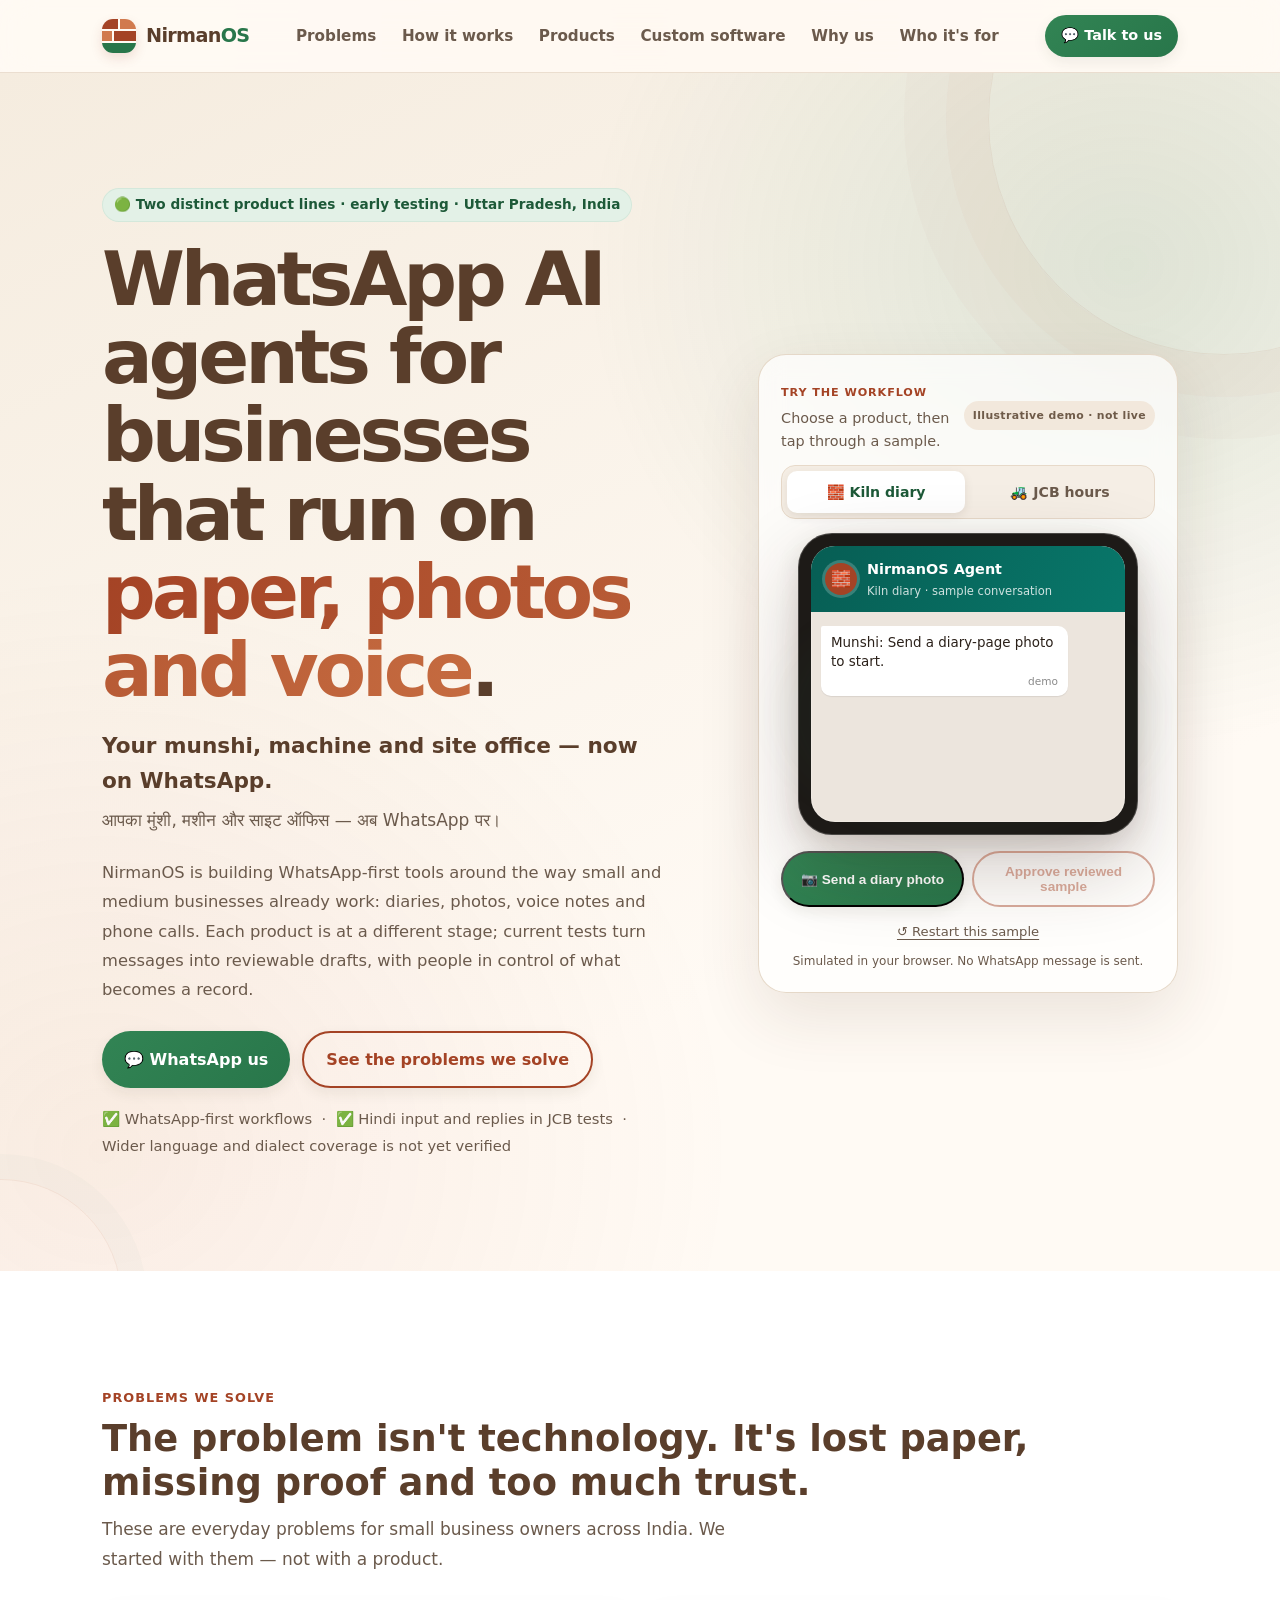
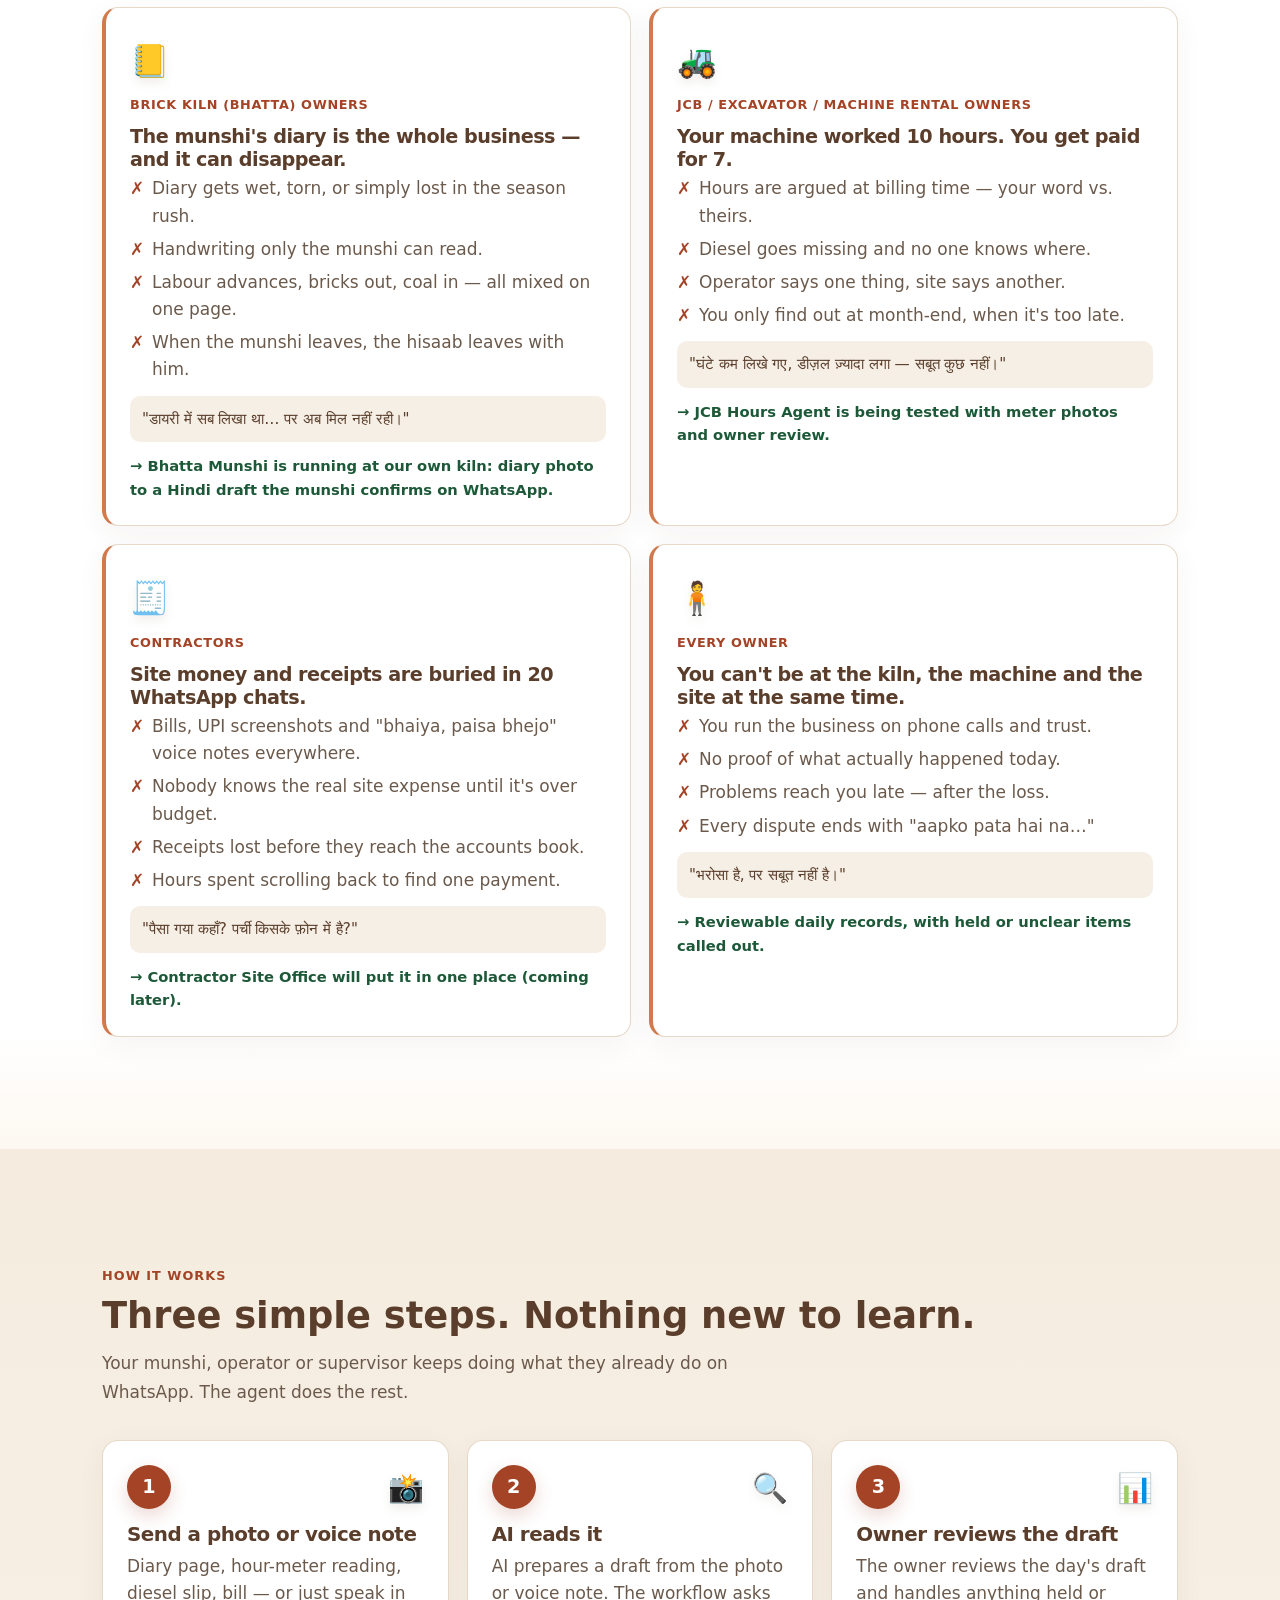
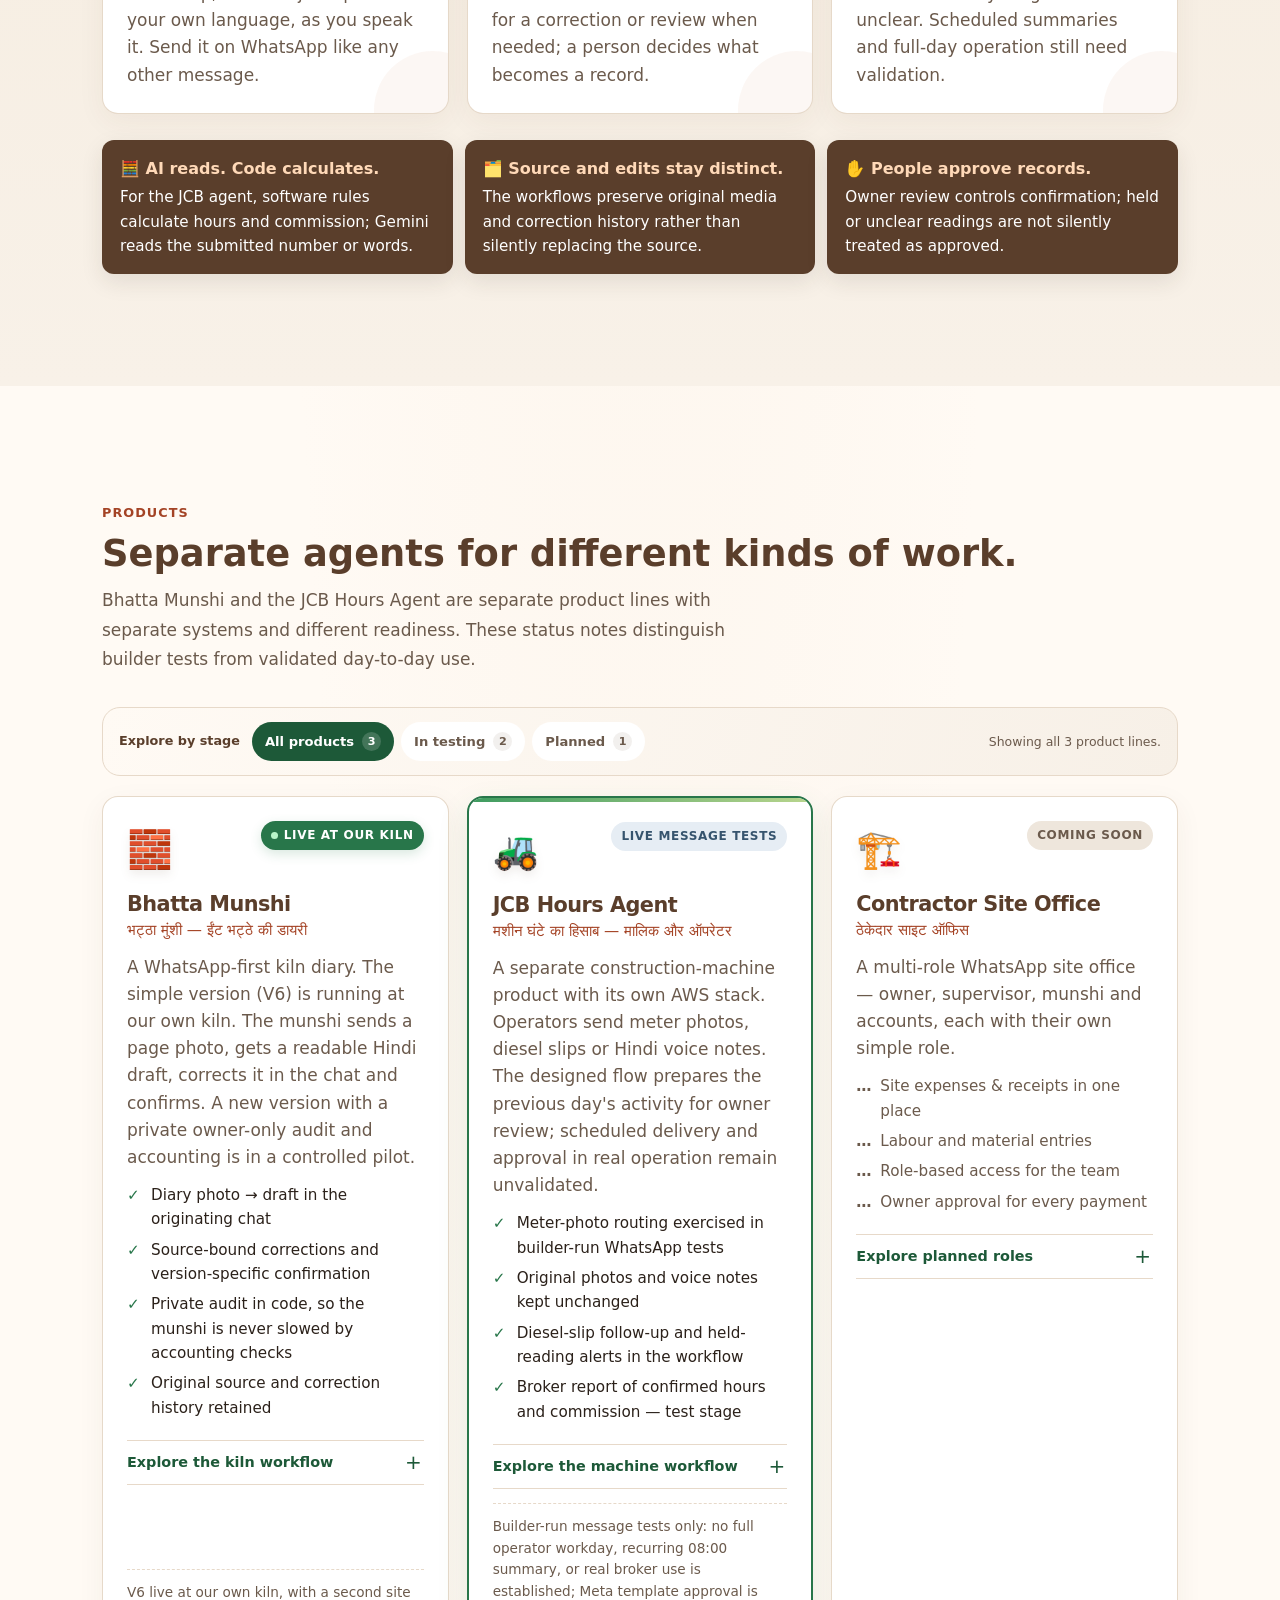
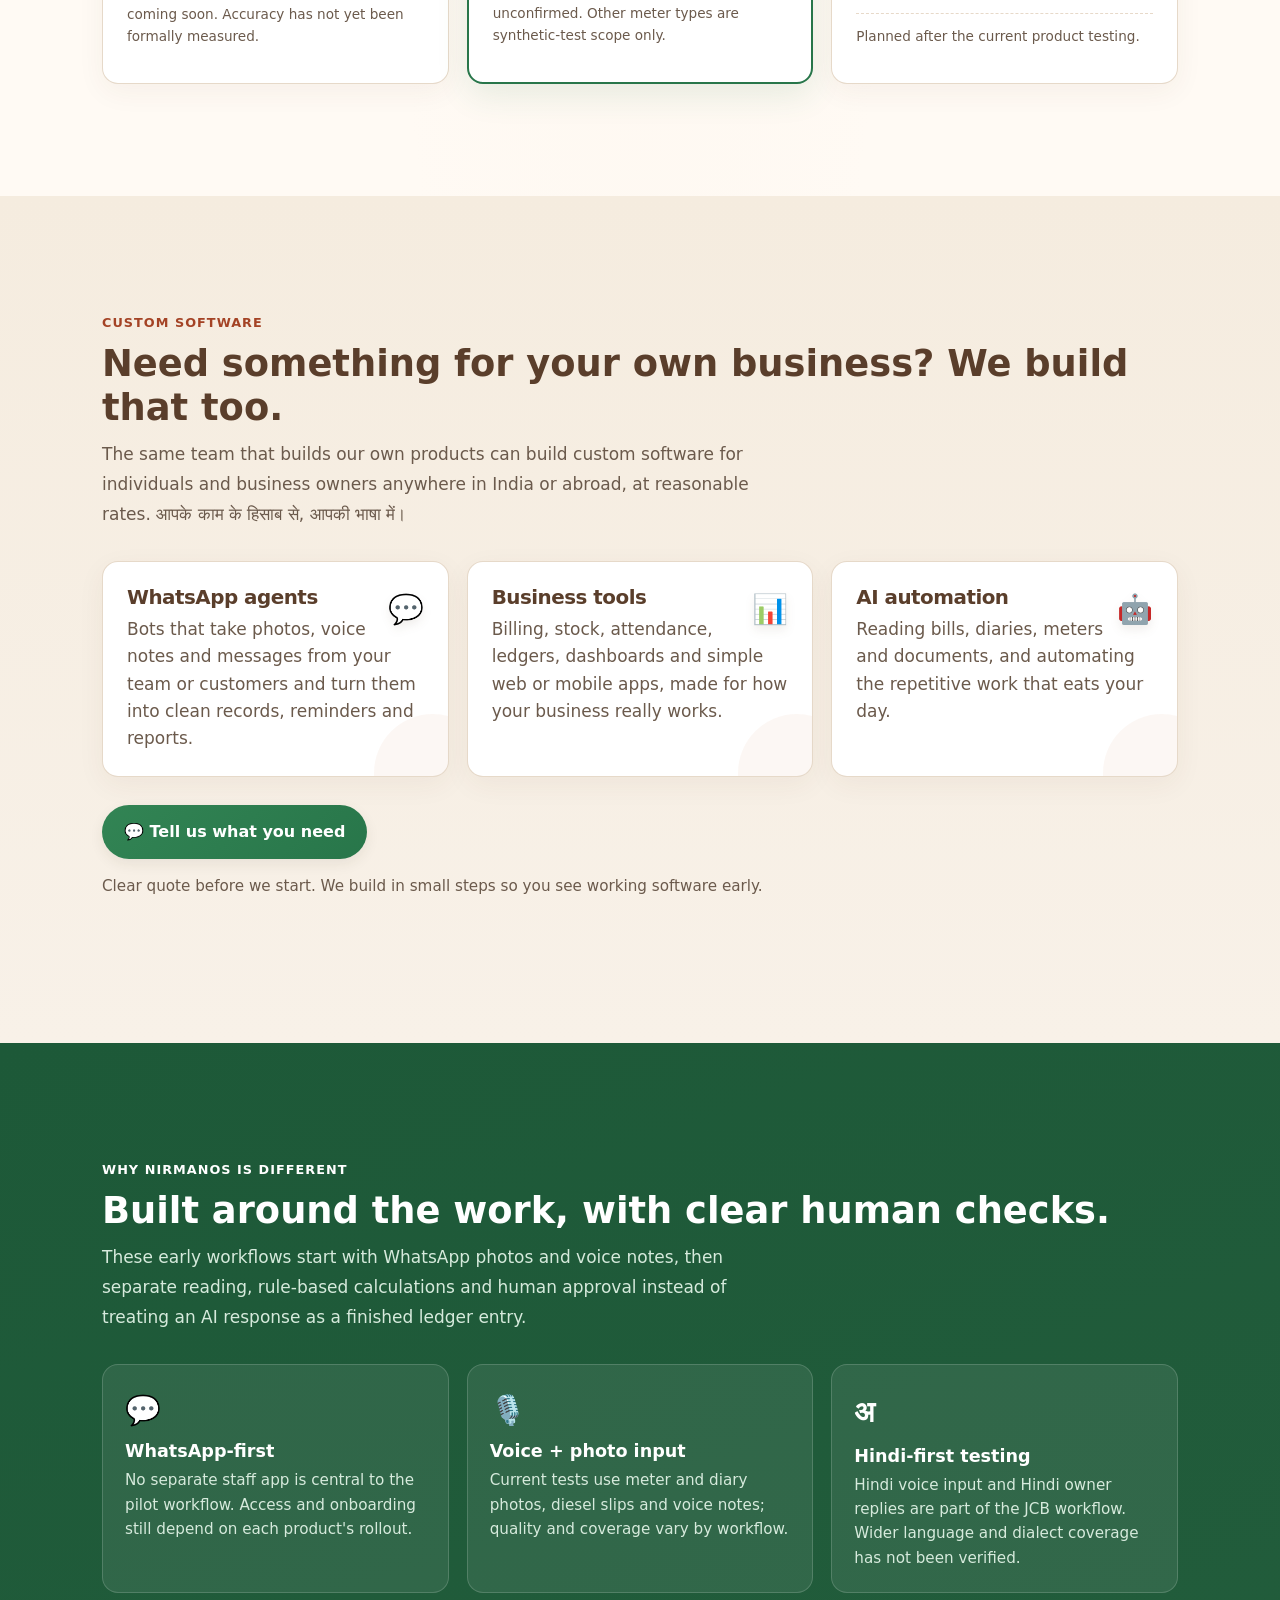
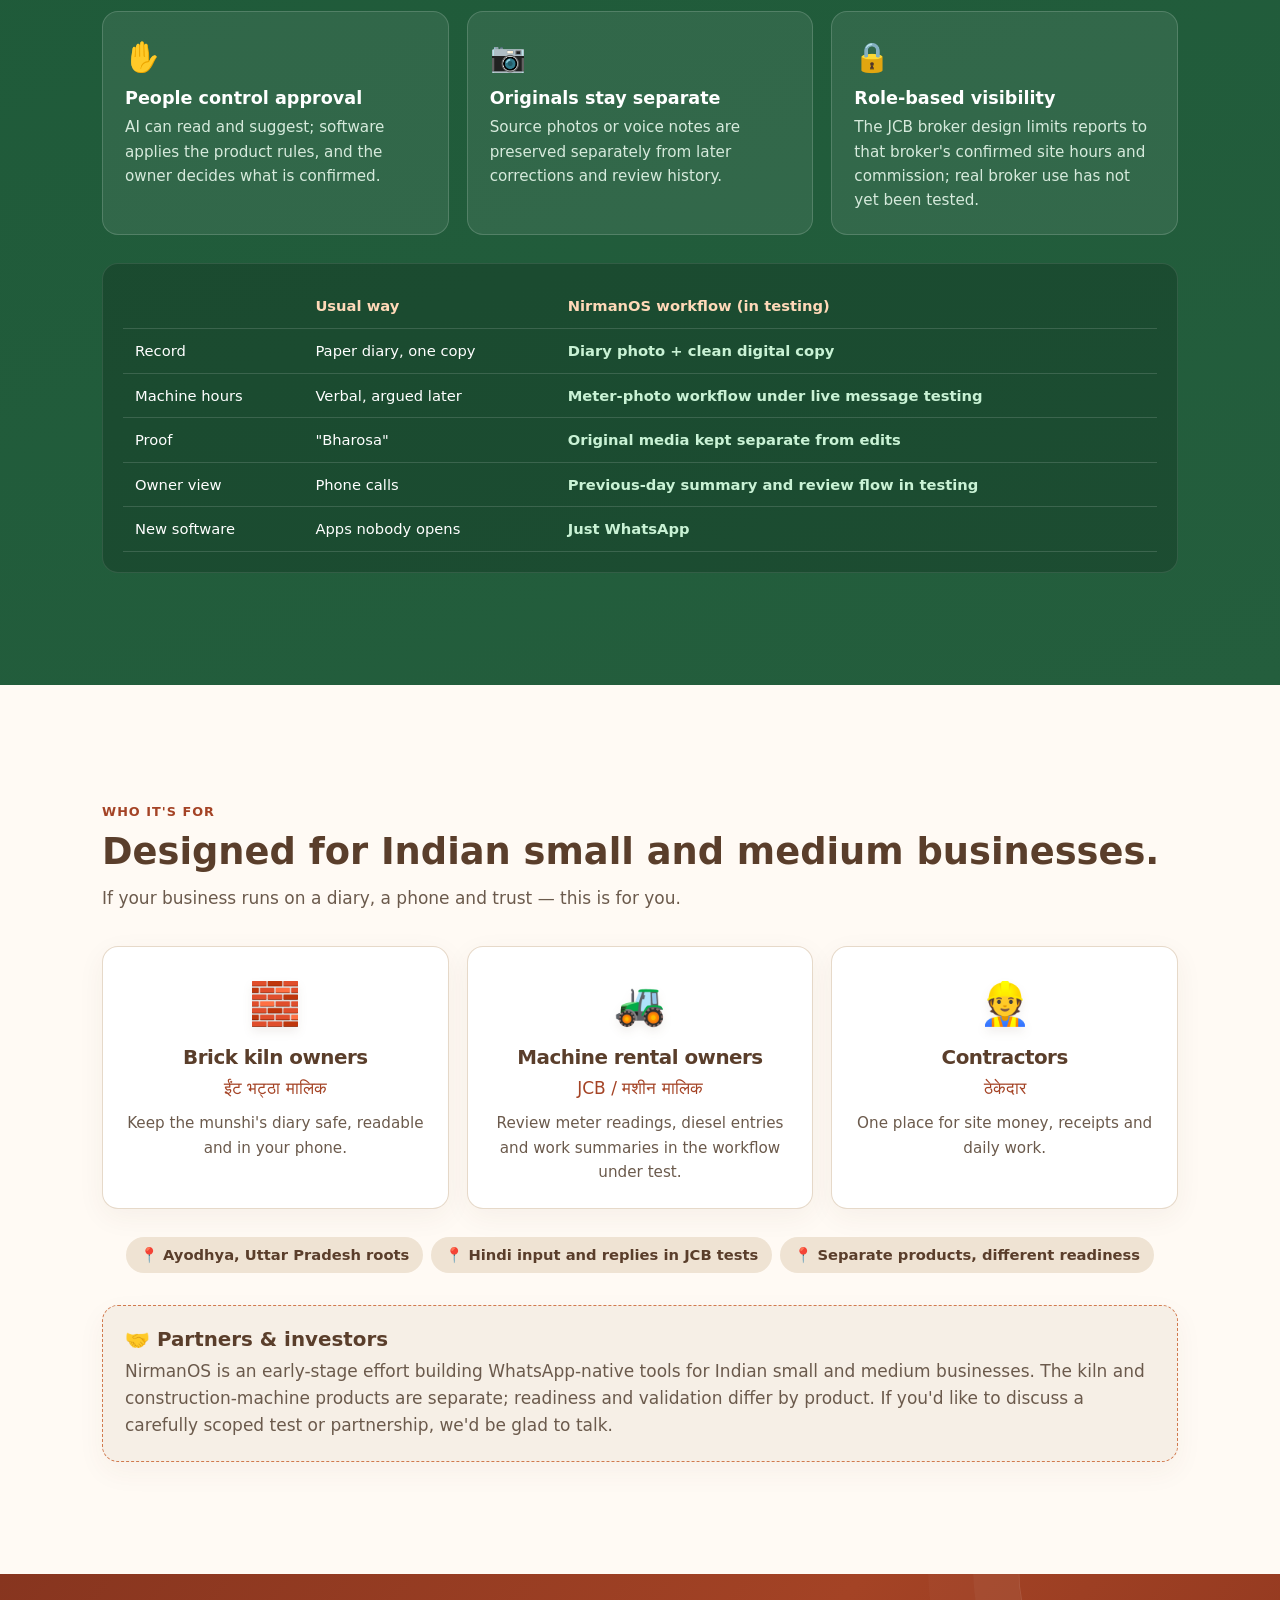
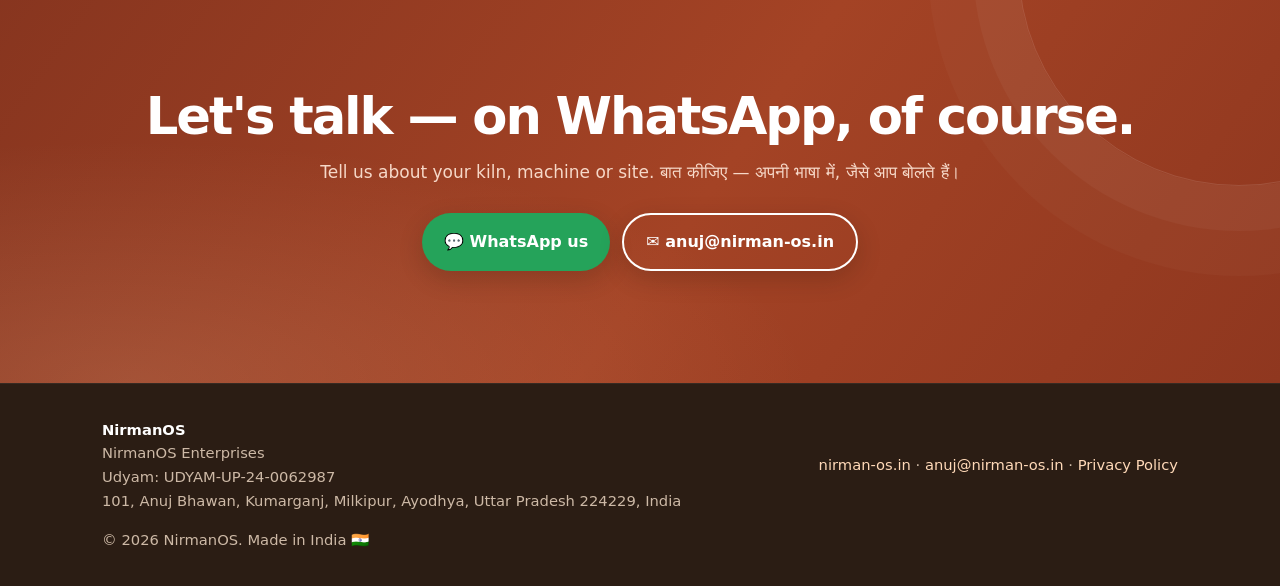
==== commit 82155c4b: "Add files via upload" ====
--- a/index.html
+++ b/index.html
@@ -5,7 +5,7 @@
 <meta name="viewport" content="width=device-width, initial-scale=1">
 <meta name="theme-color" content="#fffaf4">
 <title>NirmanOS — WhatsApp AI agents for businesses that run on paper, photos and voice</title>
-<meta name="description" content="NirmanOS is building WhatsApp-first tools for Indian family businesses, including a kiln diary workflow and a separate JCB hours agent. Product readiness varies.">
+<meta name="description" content="NirmanOS is building WhatsApp-first tools for Indian small and medium businesses, including a kiln diary workflow and a separate JCB hours agent. Product readiness varies.">
 <style>
 :root{
   --brick:#9c3d22; --brick-d:#6e2914; --clay:#c8683f; --soil:#5a3e2b;
@@ -427,7 +427,7 @@
       <h1>WhatsApp AI agents for businesses that run on <em>paper, photos and voice</em>.</h1>
       <p class="tag">Your munshi, machine and site office — now on WhatsApp.</p>
       <p class="tag-hi hi">आपका मुंशी, मशीन और साइट ऑफिस — अब WhatsApp पर।</p>
-      <p class="sub">NirmanOS is building WhatsApp-first tools around the way family businesses already work: diaries, photos, voice notes and phone calls. Each product is at a different stage; current tests turn messages into reviewable drafts, with people in control of what becomes a record.</p>
+      <p class="sub">NirmanOS is building WhatsApp-first tools around the way small and medium businesses already work: diaries, photos, voice notes and phone calls. Each product is at a different stage; current tests turn messages into reviewable drafts, with people in control of what becomes a record.</p>
       <div class="cta-row">
         <a class="btn btn-green" href="#contact">💬 WhatsApp us</a>
         <a class="btn btn-ghost" href="#problems">See the problems we solve</a>
@@ -482,7 +482,7 @@
           <li>When the munshi leaves, the hisaab leaves with him.</li>
         </ul>
         <p class="quote hi">"डायरी में सब लिखा था… पर अब मिल नहीं रही।"</p>
-        <p class="fix">→ Bhatta Munshi is being tested as a photo-linked draft and approval workflow.</p>
+        <p class="fix">→ Bhatta Munshi is running at our own kiln: diary photo to a Hindi draft the munshi confirms on WhatsApp.</p>
       </article>
 
       <article class="card prob">
@@ -576,21 +576,21 @@
 
     <div class="grid g3">
       <article class="card prod" data-stage="testing">
-        <div class="top"><span class="ico">🧱</span><span class="status s-pilot">Pilot build</span></div>
+        <div class="top"><span class="ico">🧱</span><span class="status s-live">Live at our kiln</span></div>
         <h3>Bhatta Munshi</h3>
         <p class="hname hi">भट्ठा मुंशी — ईंट भट्ठे की डायरी</p>
-        <p>A WhatsApp-first kiln diary workflow. A page photo becomes a compact draft for review; corrections are tied to the source and version before a human auditor and owner approve the record.</p>
+        <p>A WhatsApp-first kiln diary. The simple version (V6) is running at our own kiln. The munshi sends a page photo, gets a readable Hindi draft, corrects it in the chat and confirms. A new version with a private owner-only audit and accounting is in a controlled pilot.</p>
         <ul>
           <li>Diary photo → draft in the originating chat</li>
           <li>Source-bound corrections and version-specific confirmation</li>
-          <li>Human review before owner approval</li>
+          <li>Private audit in code, so the munshi is never slowed by accounting checks</li>
           <li>Original source and correction history retained</li>
         </ul>
         <details class="product-details">
           <summary>Explore the kiln workflow</summary>
-          <p>Photo → compact draft → source-linked corrections → human review → owner approval. The latest repair candidate still awaits independent recheck and hosted activation.</p>
+          <p>Photo → Hindi draft → munshi corrects and confirms → private audit → owner decision → posted entry. V6 reading and confirmation run daily; in the new pilot, owner approval and automatic posting are still being connected.</p>
         </details>
-        <p class="foot">Latest WA-1–WA-7 repairs are builder-tested only. Independent recheck and hosted activation are not established.</p>
+        <p class="foot">V6 live at our own kiln, with a second site coming soon. Accuracy has not yet been formally measured.</p>
       </article>
 
       <article class="card prod featured" data-stage="testing">
@@ -685,7 +685,7 @@
 <section id="who">
   <div class="wrap">
     <span class="kicker">Who it's for</span>
-    <h2>Designed for Indian family businesses.</h2>
+    <h2>Designed for Indian small and medium businesses.</h2>
     <p class="lead">If your business runs on a diary, a phone and trust — this is for you.</p>
 
     <div class="grid g3 who-grid">
@@ -698,7 +698,7 @@
 
     <div class="partners">
       <h3>🤝 Partners &amp; investors</h3>
-      <p>NirmanOS is an early-stage effort building WhatsApp-native tools for Indian family businesses. The kiln and construction-machine products are separate; readiness and validation differ by product. If you'd like to discuss a carefully scoped test or partnership, we'd be glad to talk.</p>
+      <p>NirmanOS is an early-stage effort building WhatsApp-native tools for Indian small and medium businesses. The kiln and construction-machine products are separate; readiness and validation differ by product. If you'd like to discuss a carefully scoped test or partnership, we'd be glad to talk.</p>
     </div>
   </div>
 </section>
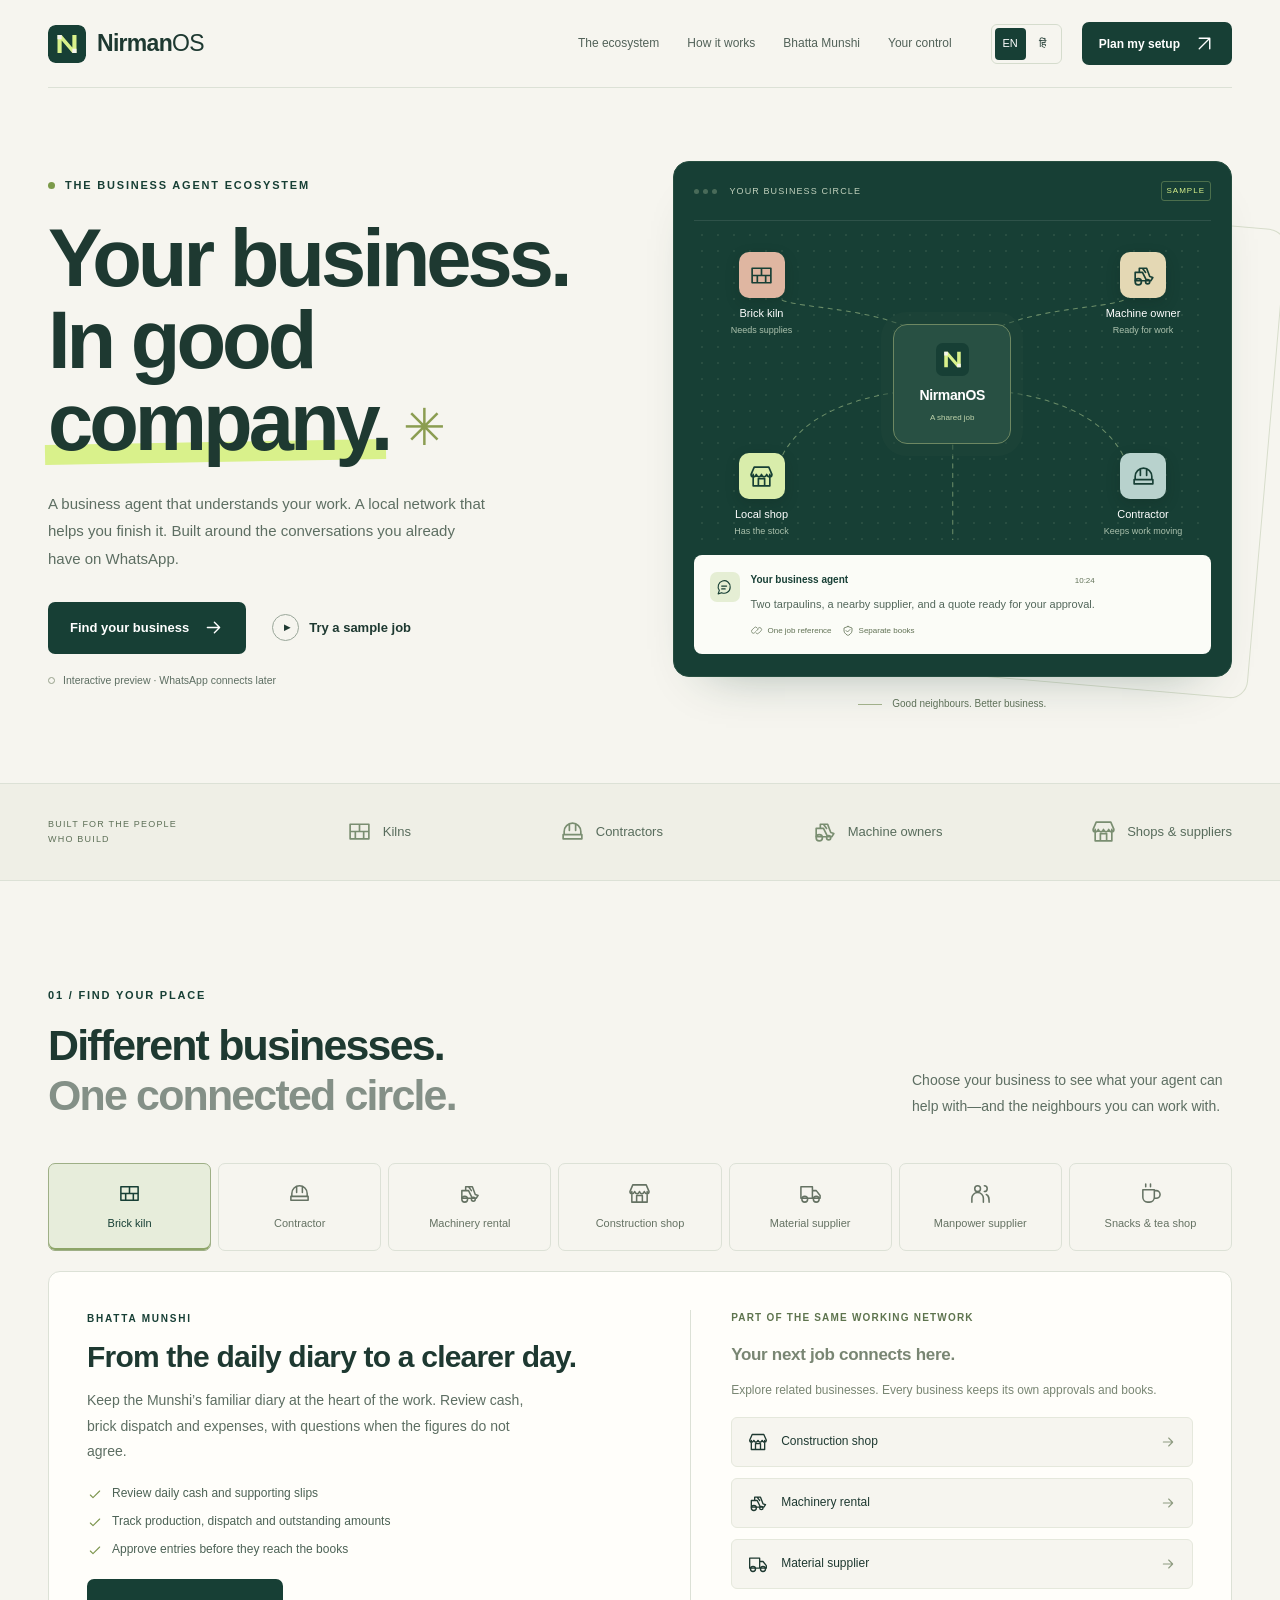
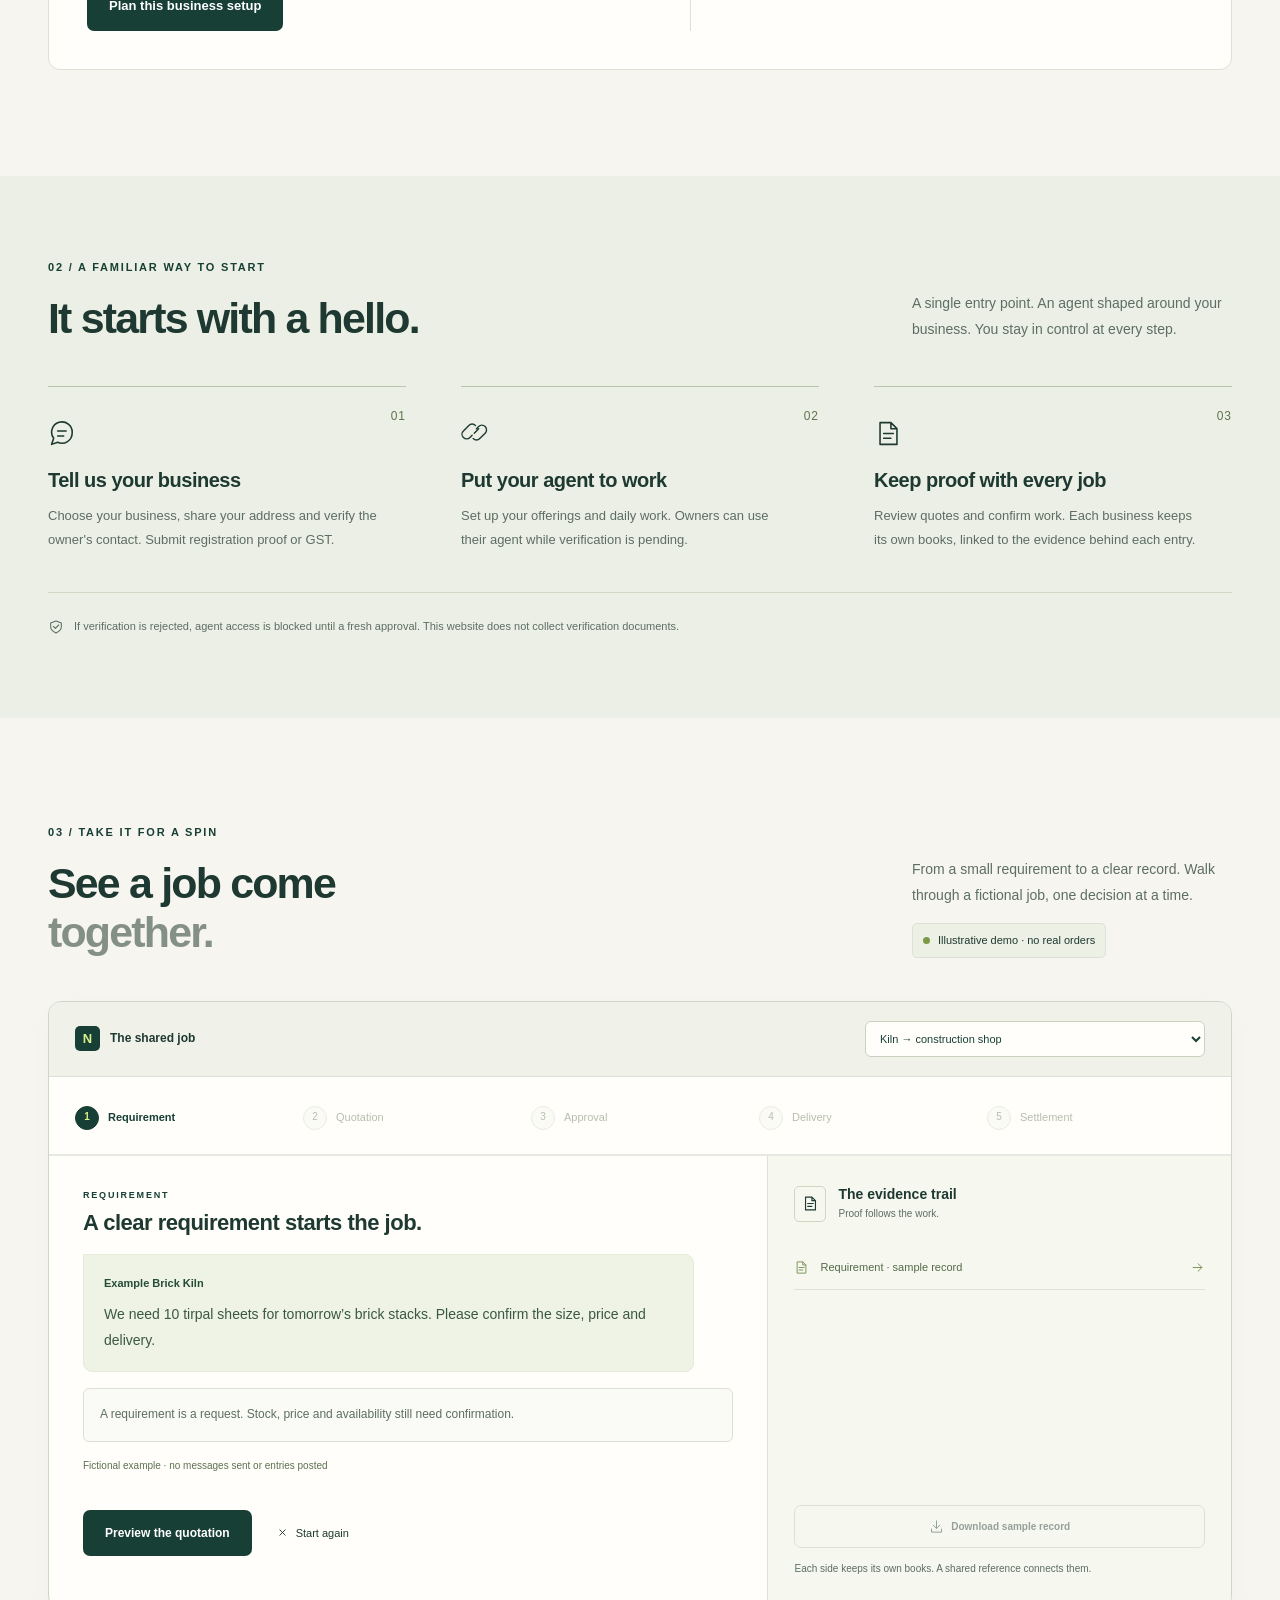
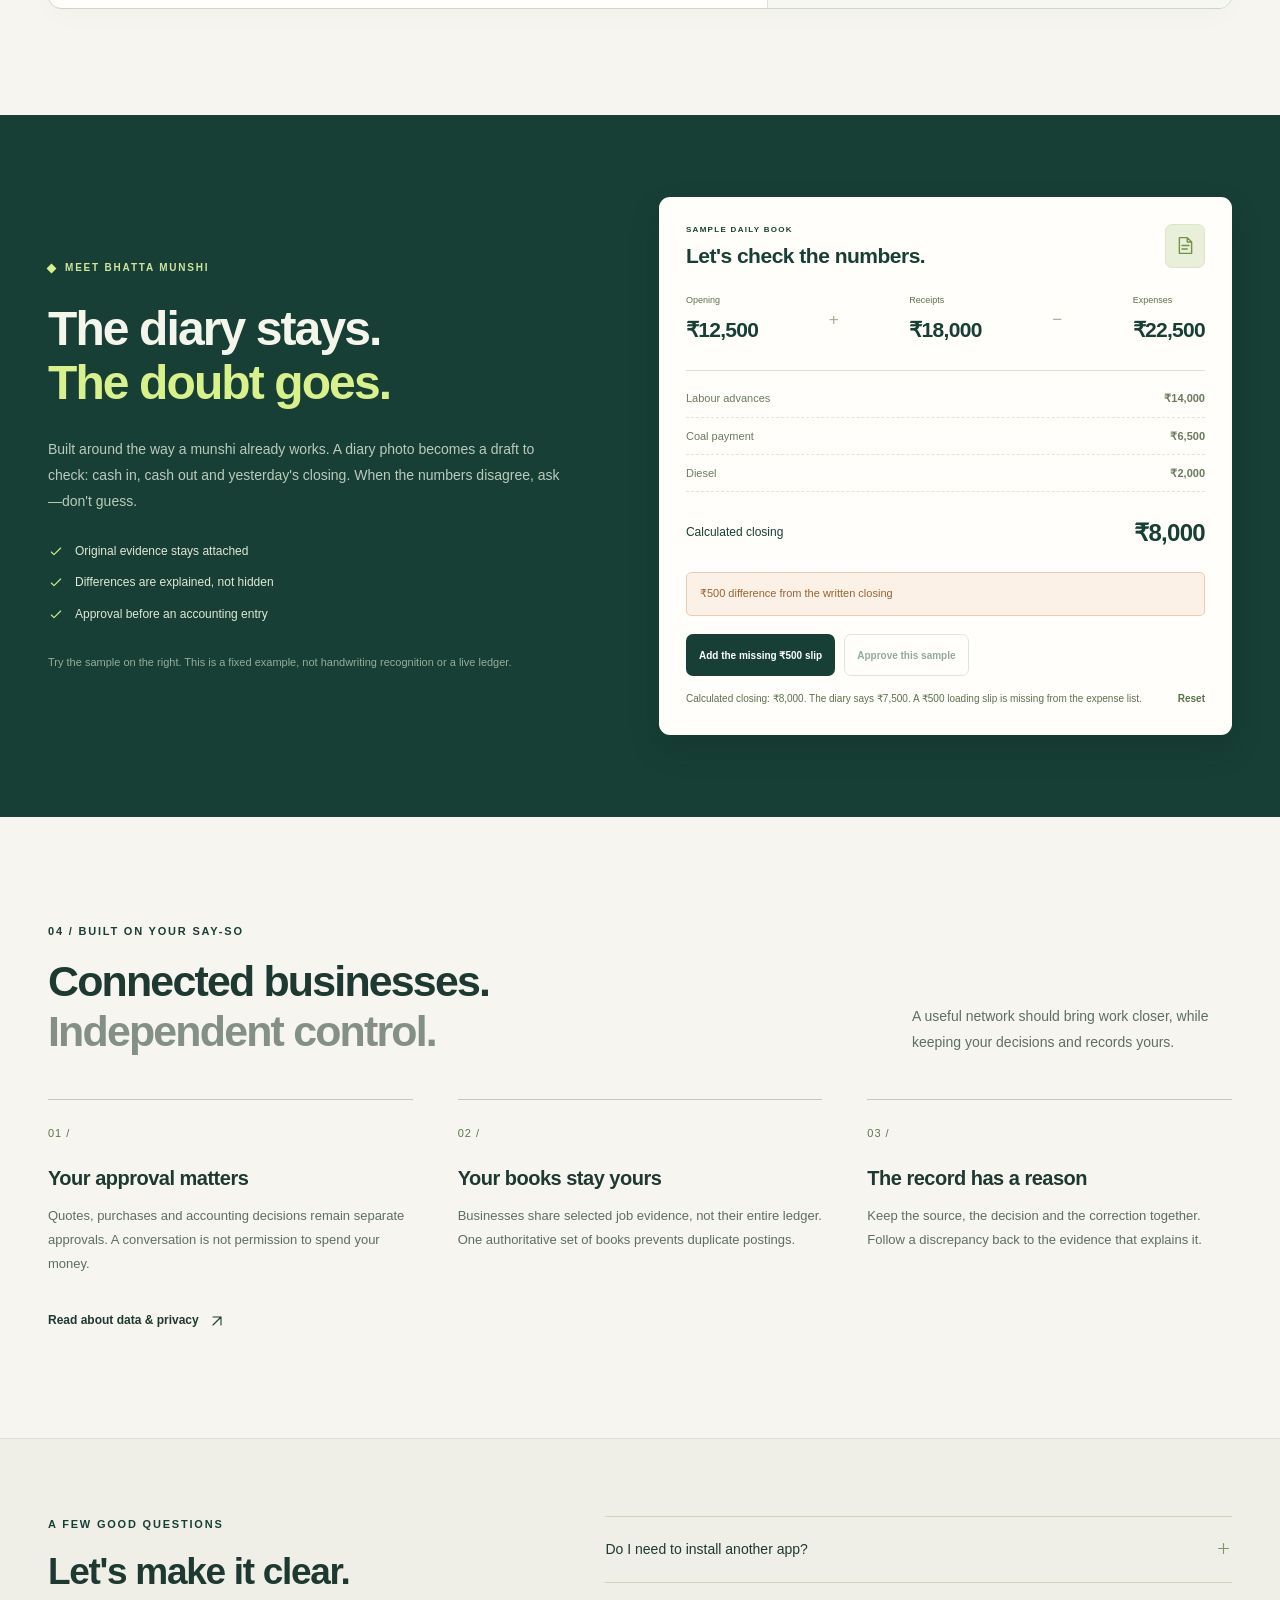
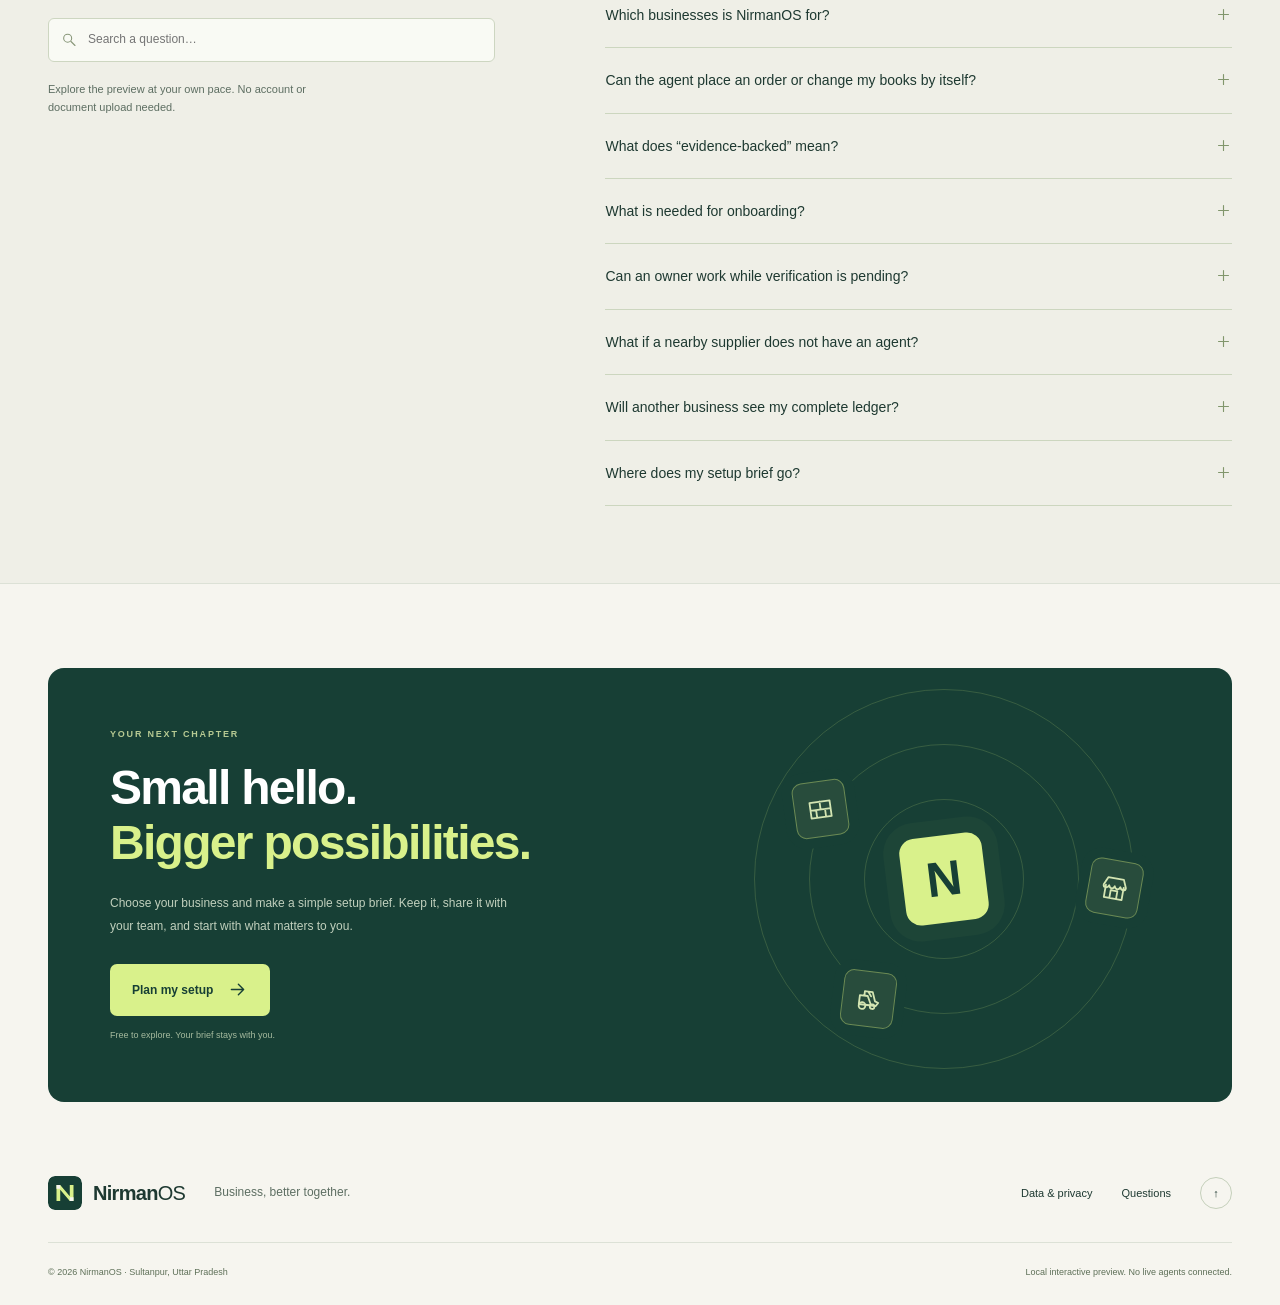
==== commit 75921981: "Add files via upload" ====
--- a/index.html
+++ b/index.html
@@ -1,930 +1,99 @@
-<!DOCTYPE html>
+<!doctype html>
 <html lang="en">
 <head>
-<meta charset="UTF-8">
-<meta name="viewport" content="width=device-width, initial-scale=1">
-<meta name="theme-color" content="#fffaf4">
-<title>NirmanOS — WhatsApp AI agents for businesses that run on paper, photos and voice</title>
-<meta name="description" content="NirmanOS is building WhatsApp-first tools for Indian small and medium businesses, including a kiln diary workflow and a separate JCB hours agent. Product readiness varies.">
-<style>
-:root{
-  --brick:#9c3d22; --brick-d:#6e2914; --clay:#c8683f; --soil:#5a3e2b;
-  --sand:#f6efe6; --sand-2:#efe3d3; --cream:#fffaf4;
-  --green:#2f7d4f; --green-d:#1f5c38; --green-l:#e3f1e7;
-  --ink:#2b211a; --muted:#6b5a4c; --line:#e3d4c2;
-  --radius:16px; --shadow:0 6px 24px rgba(90,62,43,.10);
-}
-*{box-sizing:border-box;margin:0;padding:0}
-html{scroll-behavior:smooth}
-body{font-family:system-ui,-apple-system,"Segoe UI",Roboto,"Noto Sans","Noto Sans Devanagari","Mangal",sans-serif;color:var(--ink);background:var(--cream);line-height:1.6;font-size:17px}
-.hi{font-family:"Noto Sans Devanagari","Mangal","Nirmala UI",system-ui,sans-serif;line-height:1.75}
-a{color:inherit}
-.wrap{max-width:1100px;margin:0 auto;padding:0 20px}
-section{padding:64px 0}
-h1,h2,h3{line-height:1.2;color:var(--soil)}
-h2{font-size:clamp(1.6rem,4.5vw,2.3rem);margin-bottom:10px}
-.kicker{display:inline-block;font-size:.8rem;font-weight:700;letter-spacing:.08em;text-transform:uppercase;color:var(--brick);margin-bottom:8px}
-.lead{color:var(--muted);max-width:680px;margin-bottom:32px}
-.grid{display:grid;gap:18px}
-@media(min-width:700px){.g2{grid-template-columns:repeat(2,1fr)}.g3{grid-template-columns:repeat(3,1fr)}}
-.card{background:#fff;border:1px solid var(--line);border-radius:var(--radius);padding:24px;box-shadow:var(--shadow)}
-.btn{display:inline-flex;align-items:center;gap:8px;padding:14px 22px;border-radius:999px;font-weight:700;text-decoration:none;font-size:1rem;transition:transform .15s,background .15s}
-.btn:hover{transform:translateY(-2px)}
-.btn-green{background:var(--green);color:#fff}.btn-green:hover{background:var(--green-d)}
-.btn-ghost{border:2px solid var(--brick);color:var(--brick);background:transparent}
-.btn-ghost:hover{background:var(--brick);color:#fff}
-
-/* nav */
-header.nav{position:sticky;top:0;z-index:10;background:rgba(255,250,244,.95);backdrop-filter:blur(6px);border-bottom:1px solid var(--line)}
-.nav .wrap{display:flex;align-items:center;justify-content:space-between;height:62px}
-.logo{display:flex;align-items:center;gap:10px;font-weight:800;font-size:1.2rem;color:var(--soil);text-decoration:none}
-.logo-mark{width:34px;height:34px;border-radius:9px;background:
- linear-gradient(var(--brick),var(--brick)) 0 0/48% 30% no-repeat,
- linear-gradient(var(--clay),var(--clay)) 100% 0/48% 30% no-repeat,
- linear-gradient(var(--clay),var(--clay)) 0 50%/30% 30% no-repeat,
- linear-gradient(var(--brick),var(--brick)) 100% 50%/66% 30% no-repeat,
- linear-gradient(var(--green),var(--green)) 0 100%/100% 30% no-repeat;}
-.logo span b{color:var(--green)}
-.nav ul{display:none;list-style:none;gap:22px;font-size:.95rem}
-.nav ul a{text-decoration:none;color:var(--muted);font-weight:600}
-.nav ul a:hover{color:var(--brick)}
-@media(min-width:880px){.nav ul{display:flex}}
-.nav .btn{padding:9px 16px;font-size:.9rem}
-
-/* hero */
-.hero{background:
-  radial-gradient(circle at 85% 10%,rgba(47,125,79,.12),transparent 40%),
-  linear-gradient(180deg,var(--sand),var(--cream));padding:56px 0 64px}
-.hero .wrap{display:grid;gap:40px;align-items:center}
-@media(min-width:900px){.hero .wrap{grid-template-columns:1.15fr .85fr}}
-.pill{display:inline-flex;gap:8px;align-items:center;background:var(--green-l);color:var(--green-d);font-weight:700;font-size:.85rem;padding:6px 12px;border-radius:999px;margin-bottom:18px}
-.hero h1{font-size:clamp(2rem,6vw,3.2rem);margin-bottom:14px}
-.hero h1 em{font-style:normal;color:var(--brick)}
-.hero .tag{font-size:clamp(1.1rem,2.6vw,1.35rem);font-weight:600;color:var(--soil);margin-bottom:8px}
-.hero .tag-hi{color:var(--muted);margin-bottom:22px}
-.hero p.sub{color:var(--muted);margin-bottom:26px;max-width:560px}
-.cta-row{display:flex;flex-wrap:wrap;gap:12px}
-.noapp{margin-top:18px;font-size:.92rem;color:var(--muted)}
-/* phone mock */
-.phone{max-width:340px;margin:0 auto;background:#1d1a17;border-radius:34px;padding:12px;box-shadow:0 20px 50px rgba(60,35,20,.28)}
-.screen{background:#ece5dd;border-radius:24px;overflow:hidden}
-.chat-head{background:#075e54;color:#fff;padding:12px 14px;display:flex;align-items:center;gap:10px;font-size:.9rem}
-.avatar{width:32px;height:32px;border-radius:50%;background:var(--brick);display:grid;place-items:center;font-size:1rem}
-.chat-head small{display:block;opacity:.8;font-size:.72rem}
-.chat{padding:14px 10px;display:flex;flex-direction:column;gap:8px;font-size:.84rem;line-height:1.4}
-.msg{max-width:84%;padding:8px 10px;border-radius:10px;box-shadow:0 1px 1px rgba(0,0,0,.08)}
-.me{align-self:flex-end;background:#dcf8c6;border-top-right-radius:2px}
-.bot{align-self:flex-start;background:#fff;border-top-left-radius:2px}
-.photo{width:150px;height:88px;border-radius:8px;margin-bottom:4px;background:
- repeating-linear-gradient(0deg,#d9cdb5 0 13px,#b9a98a 13px 14px),#e8dcc4;display:grid;place-items:center;font-size:1.6rem}
-.voice{display:flex;align-items:center;gap:6px}
-.wave{flex:1;height:14px;background:repeating-linear-gradient(90deg,#7aa86f 0 3px,transparent 3px 6px);border-radius:3px;min-width:110px}
-.time{display:block;text-align:right;font-size:.66rem;color:#8a8a8a;margin-top:2px}
-.sum b{color:var(--green-d)}
-.alert{color:var(--brick);font-weight:600}
-
-/* problems */
-.problems{background:#fff}
-.prob{position:relative;padding-top:28px;border-left:5px solid var(--clay)}
-.prob .ico{font-size:2rem;margin-bottom:8px}
-.prob h3{font-size:1.2rem;margin-bottom:4px}
-.prob .who{font-size:.8rem;font-weight:700;color:var(--brick);text-transform:uppercase;letter-spacing:.05em;margin-bottom:10px}
-.prob ul{list-style:none;color:var(--muted)}
-.prob li{padding-left:22px;position:relative;margin-bottom:6px}
-.prob li::before{content:"✗";position:absolute;left:0;color:var(--brick);font-weight:700}
-.prob .quote{margin-top:12px;background:var(--sand);border-radius:10px;padding:10px 12px;font-size:.95rem;color:var(--soil)}
-.prob .fix{margin-top:12px;font-size:.92rem;color:var(--green-d);font-weight:600}
-
-/* how */
-.how{background:var(--sand)}
-.step{text-align:left}
-.num{width:44px;height:44px;border-radius:50%;background:var(--brick);color:#fff;display:grid;place-items:center;font-weight:800;font-size:1.2rem;margin-bottom:14px}
-.step .ico{font-size:1.8rem;float:right}
-.step h3{margin-bottom:6px}
-.step p{color:var(--muted)}
-.principles{margin-top:26px;display:grid;gap:12px}
-@media(min-width:700px){.principles{grid-template-columns:repeat(3,1fr)}}
-.princ{background:var(--soil);color:#fff;border-radius:12px;padding:16px 18px;font-size:.95rem}
-.princ b{display:block;color:#ffd9b8;margin-bottom:4px;font-size:1rem}
-
-/* products */
-.prod{display:flex;flex-direction:column}
-.prod .top{display:flex;justify-content:space-between;align-items:flex-start;gap:10px;margin-bottom:12px}
-.prod .ico{font-size:2.3rem}
-.status{font-size:.75rem;font-weight:800;padding:5px 10px;border-radius:999px;white-space:nowrap;text-transform:uppercase;letter-spacing:.04em}
-.s-live{background:var(--green);color:#fff}
-.s-live::before{content:"";display:inline-block;width:7px;height:7px;border-radius:50%;background:#b8f5c9;margin-right:6px;vertical-align:middle;animation:pulse 1.6s infinite}
-@keyframes pulse{50%{opacity:.25}}
-.s-pilot{background:#fbe6c8;color:#8a4a10}
-.s-test{background:#e6edf4;color:#36546e}
-.s-soon{background:#eee6dc;color:var(--muted)}
-.prod h3{font-size:1.3rem}
-.prod .hname{color:var(--brick);font-size:.95rem;margin-bottom:10px}
-.prod p{color:var(--muted);margin-bottom:12px}
-.prod ul{list-style:none;margin-bottom:14px}
-.prod li{padding-left:24px;position:relative;margin-bottom:6px;font-size:.95rem}
-.prod li::before{content:"✓";position:absolute;left:0;color:var(--green);font-weight:800}
-.prod li.later::before{content:"…";color:var(--muted)}
-.prod li.later{color:var(--muted)}
-.prod .foot{margin-top:auto;font-size:.85rem;color:var(--muted);border-top:1px dashed var(--line);padding-top:12px}
-.prod.featured{border:2px solid var(--green)}
-
-/* unique */
-.unique{background:linear-gradient(160deg,var(--green-d),#245e3d);color:#fff}
-.unique h2,.unique .kicker{color:#fff}
-.unique .kicker{opacity:.8}
-.unique .lead{color:#d6eadc}
-.u{background:rgba(255,255,255,.08);border:1px solid rgba(255,255,255,.16);border-radius:var(--radius);padding:22px}
-.u .ico{font-size:1.8rem;margin-bottom:8px}
-.u h3{color:#fff;font-size:1.1rem;margin-bottom:6px}
-.u p{color:#d6eadc;font-size:.95rem}
-.vs{margin-top:28px;background:rgba(0,0,0,.18);border-radius:var(--radius);padding:20px;overflow-x:auto}
-.vs table{width:100%;border-collapse:collapse;font-size:.92rem;min-width:520px}
-.vs th,.vs td{padding:10px 12px;text-align:left;border-bottom:1px solid rgba(255,255,255,.14)}
-.vs th{color:#ffd9b8}
-.vs td:last-child{color:#c9f2d5;font-weight:600}
-
-/* who */
-.who-grid .card{text-align:center}
-.who-grid .ico{font-size:2.6rem;margin-bottom:8px}
-.who-grid h3{margin-bottom:4px}
-.who-grid .hi{color:var(--brick);margin-bottom:8px;display:block}
-.who-grid p{color:var(--muted);font-size:.95rem}
-.area{margin-top:24px;text-align:center;color:var(--soil);font-weight:600}
-.area span{display:inline-block;background:var(--sand-2);border-radius:999px;padding:6px 14px;margin:4px;font-size:.92rem}
-.partners{margin-top:28px;background:var(--sand);border-radius:var(--radius);padding:22px;border:1px dashed var(--clay)}
-.partners h3{margin-bottom:6px}
-.partners p{color:var(--muted)}
-
-/* contact */
-.contact{background:var(--brick);color:#fff;text-align:center}
-.contact h2{color:#fff}
-.contact .lead{color:#f6d8c8;margin:0 auto 26px}
-.contact .btn-green{background:#25a35a}
-.contact .btn-ghost{border-color:#fff;color:#fff}
-.contact .btn-ghost:hover{background:#fff;color:var(--brick)}
-.contact .cta-row{justify-content:center}
-.ph{font-size:.8rem;color:#f6d8c8;margin-top:16px}
-.ph code{background:rgba(0,0,0,.2);padding:2px 6px;border-radius:5px}
-
-footer{background:#2b1d14;color:#cdb9a6;padding:34px 0;font-size:.92rem}
-footer .wrap{display:flex;flex-wrap:wrap;gap:16px;justify-content:space-between;align-items:center}
-footer b{color:#fff}
-footer a{color:#ffd9b8;text-decoration:none}
-
-/* Motion, responsive navigation and visual polish */
-:root{
-  --brick:#a44325;--brick-d:#762d18;--clay:#d17a4e;
-  --green:#28764a;--green-d:#1d5938;
-  --line:#e7d9c9;--shadow:0 14px 40px rgba(69,45,28,.09);
-  --ease:cubic-bezier(.2,.75,.25,1);
-}
-html{scroll-padding-top:88px}
-body{
-  background:
-    radial-gradient(ellipse at 50% 0%,rgba(243,225,204,.28),transparent 48%),
-    var(--cream);
-  -webkit-font-smoothing:antialiased;
-}
-::selection{background:#dcebdc;color:var(--green-d)}
-a,button{-webkit-tap-highlight-color:transparent}
-a:focus-visible,button:focus-visible{outline:3px solid #e9a66f;outline-offset:4px}
-.wrap{max-width:1160px;padding-inline:clamp(20px,4vw,42px)}
-section{padding:clamp(72px,9vw,112px) 0;scroll-margin-top:76px}
-.lead{line-height:1.75}
-.scroll-progress{position:fixed;inset:0 0 auto;height:3px;z-index:30;pointer-events:none}
-.scroll-progress span{display:block;width:100%;height:100%;background:linear-gradient(90deg,var(--green),#80a958,var(--clay));transform:scaleX(0);transform-origin:left}
-
-header.nav{
-  background:rgba(255,250,244,.86);
-  border-bottom-color:rgba(227,212,194,.72);
-  backdrop-filter:blur(16px) saturate(150%);
-  -webkit-backdrop-filter:blur(16px) saturate(150%);
-  transition:box-shadow .25s ease,background .25s ease;
-}
-header.nav.is-scrolled{background:rgba(255,250,244,.96);box-shadow:0 8px 28px rgba(63,43,27,.08)}
-.nav .wrap{height:72px}
-.logo{letter-spacing:-.035em}
-.logo-mark{border-radius:11px;box-shadow:0 5px 12px rgba(156,61,34,.15);transition:transform .35s var(--ease)}
-.logo:hover .logo-mark{transform:rotate(-7deg) scale(1.06)}
-.nav ul{gap:clamp(14px,2vw,26px)}
-.nav ul a{position:relative;padding:8px 0;transition:color .2s ease}
-.nav ul a::after{content:"";position:absolute;left:0;right:100%;bottom:2px;height:2px;border-radius:2px;background:var(--clay);transition:right .25s var(--ease)}
-.nav ul a:hover::after,.nav ul a[aria-current="location"]::after{right:0}
-.nav ul a[aria-current="location"]{color:var(--brick)}
-.btn{box-shadow:0 5px 14px rgba(48,48,30,.08);transition:transform .22s var(--ease),background .22s ease,box-shadow .22s ease}
-.btn:hover{transform:translateY(-3px);box-shadow:0 10px 22px rgba(48,48,30,.15)}
-.btn:active{transform:translateY(-1px) scale(.985)}
-.btn-green{background:linear-gradient(135deg,#328454,var(--green))}
-.menu-toggle{display:none}
-.sr-only{position:absolute;width:1px;height:1px;padding:0;margin:-1px;overflow:hidden;clip:rect(0,0,0,0);white-space:nowrap;border:0}
-
-.hero{
-  position:relative;isolation:isolate;overflow:hidden;
-  background:
-    radial-gradient(ellipse at 88% 16%,rgba(47,125,79,.14),transparent 34%),
-    radial-gradient(ellipse at 8% 90%,rgba(200,104,63,.09),transparent 38%),
-    linear-gradient(155deg,#f5ecdf 0%,#fffaf4 70%);
-  padding:clamp(70px,9vw,118px) 0 clamp(78px,9vw,112px);
-}
-.hero::before,.hero::after{content:"";position:absolute;z-index:-1;pointer-events:none;border:1px solid rgba(156,61,34,.08);border-radius:50%}
-.hero::before{width:470px;height:470px;right:-180px;top:-190px;box-shadow:0 0 0 42px rgba(156,61,34,.025),0 0 0 84px rgba(156,61,34,.018)}
-.hero::after{width:240px;height:240px;left:-120px;bottom:-150px;box-shadow:0 0 0 25px rgba(47,125,79,.025)}
-.hero .wrap{gap:clamp(36px,7vw,88px)}
-.hero h1{font-size:clamp(2.65rem,6vw,4.7rem);letter-spacing:-.055em;line-height:1.04;max-width:760px}
-.hero h1 em{color:var(--brick);background:linear-gradient(110deg,var(--brick),#c56b40);-webkit-background-clip:text;background-clip:text;-webkit-text-fill-color:transparent}
-.hero .tag{margin-top:20px}
-.hero .sub{font-size:1.02rem;line-height:1.8}
-.pill{box-shadow:inset 0 0 0 1px rgba(47,125,79,.08);letter-spacing:.005em}
-.noapp{line-height:1.8}
-.phone{
-  position:relative;z-index:0;width:min(100%,340px);
-  border:1px solid rgba(255,255,255,.2);
-  box-shadow:0 32px 80px rgba(60,35,20,.24),0 8px 24px rgba(60,35,20,.12);
-  animation:phone-float 6s ease-in-out infinite;
-}
-.phone::before{content:"";position:absolute;inset:12% -16% -8%;z-index:-1;background:radial-gradient(ellipse,rgba(47,125,79,.18),transparent 67%);filter:blur(8px)}
-.screen{box-shadow:inset 0 0 0 1px rgba(255,255,255,.18)}
-.chat-head{background:linear-gradient(115deg,#075e54,#08776a)}
-.avatar{box-shadow:0 0 0 3px rgba(255,255,255,.2)}
-.msg{transition:transform .2s ease}
-.msg:hover{transform:translateY(-2px)}
-.photo{background:repeating-linear-gradient(0deg,#d9cdb5 0 13px,#b9a98a 13px 14px),#e8dcc4}
-@keyframes phone-float{0%,100%{transform:translateY(0) rotate(.4deg)}50%{transform:translateY(-10px) rotate(-.4deg)}}
-@keyframes message-in{from{opacity:0;transform:translateY(10px) scale(.98)}to{opacity:1;transform:translateY(0) scale(1)}}
-.chat .msg{animation:message-in .55s var(--ease) both}
-.chat .msg:nth-child(1){animation-delay:.25s}.chat .msg:nth-child(2){animation-delay:.48s}
-.chat .msg:nth-child(3){animation-delay:.72s}.chat .msg:nth-child(4){animation-delay:.96s}
-.chat .msg:nth-child(5){animation-delay:1.18s}
-
-.card{
-  border-color:rgba(227,212,194,.88);
-  box-shadow:0 8px 28px rgba(90,62,43,.055);
-  transition:transform .28s var(--ease),box-shadow .28s ease,border-color .28s ease;
-}
-.card:hover{transform:translateY(-5px);box-shadow:0 18px 42px rgba(90,62,43,.12);border-color:#d8bda4}
-.problems{background:linear-gradient(180deg,#fff 0%,#fff 92%,#fdf8f1 100%)}
-.prob{border-left:4px solid var(--clay)}
-.prob .ico,.step .ico,.prod .ico,.who-grid .ico{display:inline-grid;place-items:center;filter:drop-shadow(0 5px 5px rgba(80,55,30,.08))}
-.prob h3,.step h3,.prod h3,.who-grid h3{letter-spacing:-.025em}
-.how{background:linear-gradient(180deg,#f5ecdf 0%,#f8f1e8 100%)}
-.step{position:relative;overflow:hidden}
-.step::after{content:"";position:absolute;width:118px;height:118px;right:-44px;bottom:-56px;border-radius:50%;background:rgba(200,104,63,.055);transition:transform .4s var(--ease)}
-.step:hover::after{transform:scale(1.5)}
-.num{box-shadow:0 7px 18px rgba(156,61,34,.2)}
-.princ{box-shadow:0 8px 22px rgba(49,39,28,.1);transition:transform .25s var(--ease)}
-.princ:hover{transform:translateY(-3px)}
-.prod{position:relative;overflow:hidden}
-.prod.featured{border-color:var(--green);box-shadow:0 12px 32px rgba(47,125,79,.11)}
-.prod.featured::before{content:"";position:absolute;inset:0 0 auto;height:4px;background:linear-gradient(90deg,#3e9b60,#b8d58d)}
-.status{letter-spacing:.055em}
-.s-live{box-shadow:0 4px 12px rgba(47,125,79,.18)}
-.u{transition:transform .28s var(--ease),background .28s ease,border-color .28s ease}
-.u:hover{transform:translateY(-4px);background:rgba(255,255,255,.12);border-color:rgba(255,255,255,.3)}
-.vs{border:1px solid rgba(255,255,255,.1)}
-.vs tbody tr{transition:background .2s ease}
-.vs tbody tr:hover{background:rgba(255,255,255,.055)}
-.partners{box-shadow:0 10px 28px rgba(90,62,43,.05)}
-.contact{
-  position:relative;isolation:isolate;overflow:hidden;
-  background:
-    radial-gradient(ellipse at 10% 100%,rgba(255,213,175,.15),transparent 42%),
-    linear-gradient(125deg,#87351f,#a44325 55%,#8f371f);
-}
-.contact::before{content:"";position:absolute;z-index:-1;width:440px;height:440px;right:-180px;top:-230px;border:1px solid rgba(255,255,255,.12);border-radius:50%;box-shadow:0 0 0 45px rgba(255,255,255,.035),0 0 0 90px rgba(255,255,255,.025)}
-.contact h2{font-size:clamp(2rem,5vw,3.2rem);letter-spacing:-.04em}
-.contact .btn{box-shadow:0 8px 24px rgba(35,18,10,.2)}
-footer{border-top:1px solid rgba(255,255,255,.06)}
-footer a{transition:color .2s ease}
-footer a:hover{color:#fff}
-
-.js .reveal{opacity:0;transform:translateY(22px);transition:opacity .7s var(--ease),transform .7s var(--ease)}
-.js .reveal.is-visible{opacity:1;transform:translateY(0)}
-.js .reveal[data-delay="1"]{transition-delay:.08s}
-.js .reveal[data-delay="2"]{transition-delay:.16s}
-.js .reveal[data-delay="3"]{transition-delay:.24s}
-
-@media(max-width:879px){
-  .nav .wrap{height:68px}
-  .menu-toggle{
-    display:grid;place-content:center;gap:5px;width:42px;height:42px;
-    border:1px solid var(--line);border-radius:12px;background:#fffaf4;color:var(--soil);
-    cursor:pointer;order:3;
-  }
-  .menu-toggle span:not(.sr-only){display:block;width:18px;height:2px;border-radius:3px;background:currentColor;transition:transform .2s ease,opacity .2s ease}
-  .menu-toggle[aria-expanded="true"] span:nth-child(1){transform:translateY(7px) rotate(45deg)}
-  .menu-toggle[aria-expanded="true"] span:nth-child(2){opacity:0}
-  .menu-toggle[aria-expanded="true"] span:nth-child(3){transform:translateY(-7px) rotate(-45deg)}
-  .nav ul{
-    display:flex;position:absolute;top:calc(100% + 8px);left:20px;right:20px;
-    flex-direction:column;gap:2px;padding:10px;
-    background:rgba(255,250,244,.98);border:1px solid var(--line);border-radius:18px;
-    box-shadow:0 18px 44px rgba(59,40,25,.16);
-    opacity:0;visibility:hidden;transform:translateY(-8px);
-    transition:opacity .2s ease,transform .2s ease,visibility .2s;
-  }
-  .nav.nav-open ul{opacity:1;visibility:visible;transform:translateY(0)}
-  .nav ul a{display:block;padding:11px 14px;border-radius:10px}
-  .nav ul a:hover{background:var(--sand)}
-  .nav ul a::after{display:none}
-  .nav .btn{margin-left:auto;margin-right:10px}
-}
-@media(max-width:520px){
-  body{font-size:16px}
-  .wrap{padding-inline:20px}
-  .hero h1{font-size:clamp(2.55rem,12vw,3.55rem)}
-  .hero .tag-hi{font-size:.98rem}
-  .cta-row .btn{width:100%;justify-content:center}
-  .nav .btn{padding:9px 12px;font-size:.83rem}
-  .phone{max-width:320px}
-  .vs{margin-inline:-2px;padding:14px}
-  footer .wrap{align-items:flex-start;flex-direction:column}
-}
-@media(prefers-reduced-motion:reduce){
-  *,*::before,*::after{scroll-behavior:auto!important;animation-duration:.01ms!important;animation-iteration-count:1!important;transition-duration:.01ms!important}
-  .js .reveal{opacity:1;transform:none}
-}
-
-/* Interactive product preview and exploration controls */
-.demo-stage{
-  width:min(100%,460px);justify-self:center;padding:22px;
-  border:1px solid rgba(227,212,194,.9);border-radius:28px;
-  background:rgba(255,255,255,.72);box-shadow:0 24px 64px rgba(73,49,31,.11);
-  backdrop-filter:blur(12px);
-}
-.demo-heading{display:flex;align-items:center;justify-content:space-between;gap:12px;margin-bottom:12px}
-.demo-heading .kicker{margin:0;font-size:.7rem}
-.demo-heading p{font-size:.9rem;color:var(--muted);margin-top:3px}
-.demo-disclaimer{font-size:.68rem;font-weight:800;letter-spacing:.035em;color:#6f5b49;background:#f2e8dc;border-radius:999px;padding:6px 9px;white-space:nowrap}
-.demo-tabs{display:none;grid-template-columns:1fr 1fr;gap:6px;padding:5px;border:1px solid var(--line);border-radius:14px;background:#f5eee5}
-.js .demo-tabs{display:grid}
-.demo-tabs button{min-height:42px;border:0;border-radius:10px;background:transparent;color:var(--muted);font:inherit;font-size:.88rem;font-weight:750;cursor:pointer;transition:background .2s ease,color .2s ease,box-shadow .2s ease}
-.demo-tabs button[aria-selected="true"]{background:#fff;color:var(--green-d);box-shadow:0 3px 10px rgba(70,48,31,.1)}
-.demo-stage .phone{margin-top:14px}
-.demo-stage .chat{max-height:320px;min-height:210px;overflow-y:auto;scrollbar-color:#b4a38e transparent;scrollbar-width:thin}
-#demo-chat .msg{animation-delay:0s}
-#demo-chat .msg.demo-system{background:#f7eee1;color:#755337;border:1px dashed #d9bda0;font-size:.76rem}
-.demo-actions{display:none;grid-template-columns:1fr 1fr;gap:8px;margin-top:16px}
-.js .demo-actions{display:grid}
-.demo-actions .btn{width:100%;justify-content:center;padding:11px 10px;font-size:.85rem}
-.demo-actions .btn:disabled{opacity:.45;cursor:not-allowed;transform:none;box-shadow:none}
-.demo-reset{grid-column:1/-1;justify-self:center;border:0;background:transparent;color:var(--muted);font:inherit;font-size:.82rem;text-decoration:underline;text-underline-offset:3px;cursor:pointer;padding:6px}
-.demo-reset:hover{color:var(--brick)}
-.demo-feedback{min-height:1.4em;margin-top:5px;text-align:center;color:var(--muted);font-size:.75rem;line-height:1.45}
-.product-toolbar{display:none;align-items:center;gap:12px;flex-wrap:wrap;margin:0 0 20px;padding:14px 16px;border:1px solid var(--line);border-radius:18px;background:linear-gradient(110deg,#fffaf4,#f7f0e7)}
-.js .product-toolbar{display:flex}
-.filter-label{font-size:.8rem;font-weight:800;color:var(--soil);white-space:nowrap}
-.product-filters{display:flex;gap:7px;flex-wrap:wrap}
-.filter-button{display:inline-flex;align-items:center;gap:8px;border:1px solid transparent;border-radius:999px;background:#fff;color:var(--muted);font:inherit;font-size:.82rem;font-weight:700;padding:8px 12px;cursor:pointer;transition:color .2s ease,background .2s ease,border-color .2s ease,transform .2s ease}
-.filter-button:hover{transform:translateY(-1px);border-color:#d5c0aa}
-.filter-button[aria-pressed="true"]{background:var(--green-d);color:white}
-.filter-button span{display:grid;place-items:center;min-width:19px;height:19px;padding:0 5px;border-radius:999px;background:rgba(90,62,43,.08);font-size:.7rem}
-.filter-button[aria-pressed="true"] span{background:rgba(255,255,255,.17)}
-.filter-count{margin-left:auto;color:var(--muted);font-size:.78rem}
-.prod[hidden]{display:none}
-@keyframes product-enter{from{opacity:.55;transform:translateY(10px) scale(.99)}to{opacity:1;transform:translateY(0) scale(1)}}
-.prod.filter-enter{animation:product-enter .32s var(--ease) both}
-.product-details{margin:0 0 14px;border-top:1px solid var(--line);border-bottom:1px solid var(--line);padding:10px 0}
-.product-details summary{position:relative;list-style:none;padding-right:24px;color:var(--green-d);font-size:.9rem;font-weight:750;cursor:pointer}
-.product-details summary::-webkit-details-marker{display:none}
-.product-details summary::after{content:"+";position:absolute;right:2px;top:50%;transform:translateY(-50%);font-size:1.25rem;font-weight:500;transition:transform .2s ease}
-.product-details[open] summary::after{transform:translateY(-50%) rotate(45deg)}
-.product-details p{margin:9px 0 2px;color:var(--muted);font-size:.9rem;line-height:1.65}
-@media(max-width:520px){
-  .demo-stage{padding:16px;border-radius:22px}
-  .demo-disclaimer{font-size:.62rem;padding:5px 7px}
-  .demo-actions{grid-template-columns:1fr}
-  .demo-reset{grid-column:auto}
-  .product-toolbar{align-items:flex-start}
-  .filter-count{width:100%;margin-left:0}
-}
-</style>
+  <meta charset="utf-8"><meta name="viewport" content="width=device-width, initial-scale=1">
+  <title>NirmanOS — Business, better together</title>
+  <meta name="description" content="Explore NirmanOS: a connected ecosystem of business agents for brick kilns, contractors, shops and suppliers. Try sample jobs, evidence-backed books and a guided setup brief.">
+  <meta name="theme-color" content="#173f35"><meta property="og:type" content="website"><meta property="og:site_name" content="NirmanOS">
+  <meta property="og:title" content="NirmanOS — Business, better together"><meta property="og:description" content="Your business agent. A local network. Every job backed by evidence.">
+  <meta property="og:image" content="og-image.png"><meta property="og:image:width" content="1200"><meta property="og:image:height" content="630"><meta name="twitter:card" content="summary_large_image"><link rel="icon" type="image/svg+xml" href="favicon.svg">
+  <link rel="stylesheet" href="style.css"><script src="data.js" defer></script><script src="app.js" defer></script>
 </head>
 <body>
-
-<div class="scroll-progress" aria-hidden="true"><span></span></div>
-<header class="nav">
-  <div class="wrap">
-    <a class="logo" href="#top" aria-label="NirmanOS home"><span class="logo-mark" aria-hidden="true"></span><span>Nirman<b>OS</b></span></a>
-    <ul id="site-links">
-      <li><a href="#problems">Problems</a></li>
-      <li><a href="#how">How it works</a></li>
-      <li><a href="#products">Products</a></li>
-      <li><a href="#custom">Custom software</a></li>
-      <li><a href="#why">Why us</a></li>
-      <li><a href="#who">Who it's for</a></li>
-    </ul>
-    <button class="menu-toggle" type="button" aria-label="Open navigation" aria-controls="site-links" aria-expanded="false"><span></span><span></span><span></span><span class="sr-only">Menu</span></button>
-    <a class="btn btn-green" href="#contact">💬 Talk to us</a>
+<svg class="svg-library" xmlns="http://www.w3.org/2000/svg" aria-hidden="true"><defs>
+  <symbol id="i-arrow" viewBox="0 0 24 24"><path d="M5 12h14m-6-6 6 6-6 6"/></symbol>
+  <symbol id="i-up-right" viewBox="0 0 24 24"><path d="M6 18 18 6M6 6h12v12"/></symbol>
+  <symbol id="i-check" viewBox="0 0 24 24"><path d="m5 12 4 4L19 6"/></symbol>
+  <symbol id="i-close" viewBox="0 0 24 24"><path d="m6 6 12 12M6 18 18 6"/></symbol>
+  <symbol id="i-plus" viewBox="0 0 24 24"><path d="M12 5v14M5 12h14"/></symbol>
+  <symbol id="i-document" viewBox="0 0 24 24"><path d="M14 3H5v18h14V8l-5-5v5h5M8 12h8M8 16h6"/></symbol>
+  <symbol id="i-chat" viewBox="0 0 24 24"><path d="M20 11.5a8.5 8.5 0 0 1-12 7.8L3 21l1.7-5A8.5 8.5 0 1 1 20 11.5Z"/><path d="M8 10h7M8 14h5"/></symbol>
+  <symbol id="i-shield" viewBox="0 0 24 24"><path d="m12 3 8 3v6c0 5-8 9-8 9s-8-4-8-9V6l8-3Z"/><path d="m8 11 3 3 5-5"/></symbol>
+  <symbol id="i-link" viewBox="0 0 24 24"><path d="m10 13 4-4m-6 6-2 2a4 4 0 0 1-6-6l5-5a4 4 0 0 1 6 0m1 3 2-2a4 4 0 0 1 6 6l-5 5a4 4 0 0 1-6 0" transform="translate(2 0) scale(.9)"/></symbol>
+  <symbol id="i-brick" viewBox="0 0 24 24"><path d="M3 5h18v14H3zM3 12h18M12 5v7M8 12v7m8-7v7"/></symbol>
+  <symbol id="i-machine" viewBox="0 0 24 24"><path d="M4 17V9h7l4 8H4Zm4-8V5h3l3 4m1 8h4l2-3-3-1-3-8h-4"/><circle cx="7" cy="18" r="3"/><circle cx="16" cy="18" r="2"/></symbol>
+  <symbol id="i-helmet" viewBox="0 0 24 24"><path d="M4 15v-3a8 8 0 0 1 16 0v3M3 15h18v4H3zM9 5v6m6-6v6"/></symbol>
+  <symbol id="i-shop" viewBox="0 0 24 24"><path d="M4 10v11h16V10M2 10l3-7h14l3 7M2 10c0 3 4 3 5 0 1 3 4 3 5 0 1 3 4 3 5 0 1 3 5 3 5 0M9 21v-7h6v7"/></symbol>
+  <symbol id="i-truck" viewBox="0 0 24 24"><path d="M2 5h12v12H2zM14 9h4l4 5v3h-8"/><circle cx="6" cy="18" r="3"/><circle cx="18" cy="18" r="3"/></symbol>
+  <symbol id="i-people" viewBox="0 0 24 24"><circle cx="9" cy="7" r="3"/><path d="M3 21v-4a6 6 0 0 1 12 0v4M16 4a3 3 0 0 1 0 6m2 3c3 1 3 4 3 8"/></symbol>
+  <symbol id="i-cup" viewBox="0 0 24 24"><path d="M4 8h12v8a5 5 0 0 1-5 5H9a5 5 0 0 1-5-5V8Zm12 1h2a4 4 0 0 1 0 8h-2M7 2v3m5-3v3"/></symbol>
+  <symbol id="i-download" viewBox="0 0 24 24"><path d="M12 3v12m-5-5 5 5 5-5M4 16v5h16v-5"/></symbol>
+  <symbol id="i-search" viewBox="0 0 24 24"><circle cx="10" cy="10" r="6"/><path d="m15 15 6 6"/></symbol>
+</defs></svg>
+<a class="skip-link" href="#main" data-en="Skip to content" data-hi="मुख्य सामग्री पर जाएँ">Skip to content</a>
+<header class="site-header">
+  <div class="container nav">
+    <a class="brand" href="#top" aria-label="NirmanOS home"><img src="logo.svg" width="38" height="38" alt=""><span>Nirman<span class="brand-os">OS</span></span></a>
+    <nav class="desktop-nav" aria-label="Main navigation"><a href="#ecosystem" data-en="The ecosystem" data-hi="कारोबारी नेटवर्क">The ecosystem</a><a href="#how" data-en="How it works" data-hi="कैसे काम करता है">How it works</a><a href="#munshi">Bhatta Munshi</a><a href="#trust" data-en="Your control" data-hi="आपका नियंत्रण">Your control</a></nav>
+    <div class="nav-actions"><div class="language-switch" role="group" aria-label="Language"><button type="button" data-set-lang="en" aria-pressed="true">EN</button><button type="button" data-set-lang="hi" aria-pressed="false" lang="hi">हिं</button></div><button class="button button-small button-dark nav-cta" type="button" data-open-brief><span data-en="Plan my setup" data-hi="अपनी शुरुआत तय करें">Plan my setup</span><svg class="icon"><use href="#i-up-right"/></svg></button><button type="button" class="menu-toggle" id="menu-toggle" aria-expanded="false" aria-controls="mobile-nav" aria-label="Open menu"><span></span><span></span></button></div>
   </div>
+  <nav id="mobile-nav" class="mobile-nav" aria-label="Mobile navigation" hidden><a href="#ecosystem" data-en="The ecosystem" data-hi="कारोबारी नेटवर्क">The ecosystem</a><a href="#how" data-en="How it works" data-hi="कैसे काम करता है">How it works</a><a href="#munshi">Bhatta Munshi</a><a href="#trust" data-en="Your control" data-hi="आपका नियंत्रण">Your control</a><button type="button" data-open-brief data-en="Plan my setup" data-hi="अपनी शुरुआत तय करें">Plan my setup</button></nav>
+  <div class="scroll-track"><div id="scroll-progress"></div></div>
 </header>
-
-<!-- 1. HERO -->
-<section class="hero" id="top">
-  <div class="wrap">
-    <div>
-      <span class="pill">🟢 Two distinct product lines · early testing · Uttar Pradesh, India</span>
-      <h1>WhatsApp AI agents for businesses that run on <em>paper, photos and voice</em>.</h1>
-      <p class="tag">Your munshi, machine and site office — now on WhatsApp.</p>
-      <p class="tag-hi hi">आपका मुंशी, मशीन और साइट ऑफिस — अब WhatsApp पर।</p>
-      <p class="sub">NirmanOS is building WhatsApp-first tools around the way small and medium businesses already work: diaries, photos, voice notes and phone calls. Each product is at a different stage; current tests turn messages into reviewable drafts, with people in control of what becomes a record.</p>
-      <div class="cta-row">
-        <a class="btn btn-green" href="#contact">💬 WhatsApp us</a>
-        <a class="btn btn-ghost" href="#problems">See the problems we solve</a>
+<main id="main">
+<section class="hero container" id="top" aria-labelledby="hero-title">
+  <div class="hero-copy"><p class="eyebrow"><span class="status-dot"></span><span data-en="THE BUSINESS AGENT ECOSYSTEM" data-hi="आपके कारोबार के एजेंट का नेटवर्क">THE BUSINESS AGENT ECOSYSTEM</span></p>
+    <h1 id="hero-title"><span data-en="Your business." data-hi="आपका कारोबार।">Your business.</span><br><span data-en="In good" data-hi="अपनों के">In good</span><br><em data-en="company." data-hi="साथ आगे।">company.</em><span class="hero-spark" aria-hidden="true">✳</span></h1>
+    <p class="hero-description" data-en="A business agent that understands your work. A local network that helps you finish it. Built around the conversations you already have on WhatsApp." data-hi="आपका काम समझने वाला एजेंट। काम पूरा करने में मदद करने वाला स्थानीय नेटवर्क। सब कुछ आपकी रोज़ की WhatsApp बातचीत के आसपास बना है।">A business agent that understands your work. A local network that helps you finish it. Built around the conversations you already have on WhatsApp.</p>
+    <div class="hero-actions"><a class="button button-dark" href="#ecosystem"><span data-en="Find your business" data-hi="अपना कारोबार चुनें">Find your business</span><svg class="icon"><use href="#i-arrow"/></svg></a><a class="text-link" href="#demo"><span class="play-icon" aria-hidden="true">▶</span><span data-en="Try a sample job" data-hi="एक उदाहरण आज़माएँ">Try a sample job</span></a></div>
+    <p class="preview-note"><span class="tiny-ring" aria-hidden="true"></span><span data-en="Interactive preview · WhatsApp connects later" data-hi="इंटरैक्टिव डेमो · WhatsApp बाद में जुड़ेगा">Interactive preview · WhatsApp connects later</span></p>
+  </div>
+  <div class="hero-visual" aria-label="Illustration of connected business agents">
+    <div class="network-window"><div class="window-bar"><div class="window-dots"><i></i><i></i><i></i></div><span data-en="YOUR BUSINESS CIRCLE" data-hi="आपका कारोबारी नेटवर्क">YOUR BUSINESS CIRCLE</span><span class="sample-badge" data-en="SAMPLE" data-hi="नमूना">SAMPLE</span></div>
+      <div class="network-canvas"><svg class="network-lines" viewBox="0 0 500 300" preserveAspectRatio="none" aria-hidden="true"><path d="M250 155C250 65 80 85 80 65M250 155C250 65 420 85 420 65M250 155C100 155 70 225 80 260M250 155C400 155 430 225 420 260M250 155V300"/></svg>
+        <div class="network-node node-kiln"><span class="node-symbol terracotta"><svg class="icon"><use href="#i-brick"/></svg></span><span data-en="Brick kiln" data-hi="ईंट भट्ठा">Brick kiln</span><small data-en="Needs supplies" data-hi="सामान चाहिए">Needs supplies</small></div>
+        <div class="network-node node-machine"><span class="node-symbol sand"><svg class="icon"><use href="#i-machine"/></svg></span><span data-en="Machine owner" data-hi="मशीन मालिक">Machine owner</span><small data-en="Ready for work" data-hi="काम के लिए तैयार">Ready for work</small></div>
+        <div class="network-hub"><img src="logo.svg" alt="" width="44" height="44"><strong>NirmanOS</strong><span data-en="A shared job" data-hi="एक साझा काम">A shared job</span></div>
+        <div class="network-node node-shop"><span class="node-symbol lime"><svg class="icon"><use href="#i-shop"/></svg></span><span data-en="Local shop" data-hi="स्थानीय दुकान">Local shop</span><small data-en="Has the stock" data-hi="सामान मौजूद है">Has the stock</small></div>
+        <div class="network-node node-contractor"><span class="node-symbol blue"><svg class="icon"><use href="#i-helmet"/></svg></span><span data-en="Contractor" data-hi="ठेकेदार">Contractor</span><small data-en="Keeps work moving" data-hi="काम चलता रहे">Keeps work moving</small></div>
       </div>
-      <p class="noapp">✅ WhatsApp-first workflows &nbsp;·&nbsp; ✅ Hindi input and replies in JCB tests &nbsp;·&nbsp; Wider language and dialect coverage is not yet verified</p>
-    </div>
-
-    <div class="demo-stage">
-      <div class="demo-heading">
-        <div><span class="kicker">Try the workflow</span><p>Choose a product, then tap through a sample.</p></div>
-        <span class="demo-disclaimer">Illustrative demo · not live</span>
-      </div>
-      <div class="demo-tabs" role="tablist" aria-label="Choose a product demo">
-        <button type="button" role="tab" id="tab-kiln" aria-selected="true" aria-controls="demo-chat" data-demo="kiln">🧱 Kiln diary</button>
-        <button type="button" role="tab" id="tab-jcb" aria-selected="false" aria-controls="demo-chat" tabindex="-1" data-demo="jcb">🚜 JCB hours</button>
-      </div>
-      <div class="phone" aria-label="Interactive illustrative WhatsApp conversation">
-        <div class="screen">
-          <div class="chat-head"><div class="avatar" id="demo-avatar">🧱</div><div><b>NirmanOS Agent</b><small id="demo-subtitle">Kiln diary · sample conversation</small></div></div>
-          <div class="chat" id="demo-chat" aria-live="polite" aria-relevant="additions text">
-            <div class="msg bot">Send a diary-page photo to start this sample. <span class="time">now</span></div>
-          </div>
-        </div>
-      </div>
-      <div class="demo-actions">
-        <button type="button" class="btn btn-green" id="demo-send">📷 Send a sample photo</button>
-        <button type="button" class="btn btn-ghost" id="demo-confirm" disabled>Approve the sample</button>
-        <button type="button" class="demo-reset" id="demo-reset">↺ Restart this sample</button>
-      </div>
-      <p class="demo-feedback" id="demo-feedback" role="status">Nothing is sent or saved. This preview runs in your browser.</p>
-      <noscript><p class="demo-feedback">The interactive preview needs JavaScript; this page does not send or save any demo data.</p></noscript>
-    </div>
+      <div class="network-message"><div class="message-avatar"><svg class="icon"><use href="#i-chat"/></svg></div><div><div class="message-title"><strong data-en="Your business agent" data-hi="आपका कारोबारी एजेंट">Your business agent</strong><span>10:24</span></div><p data-en="Two tarpaulins, a nearby supplier, and a quote ready for your approval." data-hi="दो तिरपाल, पास का सप्लायर और आपकी मंज़ूरी के लिए तैयार कोटेशन।">Two tarpaulins, a nearby supplier, and a quote ready for your approval.</p><div class="message-pills"><span><svg class="icon"><use href="#i-link"/></svg><span data-en="One job reference" data-hi="एक काम का संदर्भ">One job reference</span></span><span><svg class="icon"><use href="#i-shield"/></svg><span data-en="Separate books" data-hi="अलग-अलग हिसाब">Separate books</span></span></div></div></div>
+    </div><div class="visual-caption"><span class="caption-line"></span><span data-en="Good neighbours. Better business." data-hi="अच्छे पड़ोसी। बेहतर कारोबार।">Good neighbours. Better business.</span></div>
   </div>
 </section>
-
-<!-- 2. PROBLEMS -->
-<section class="problems" id="problems">
-  <div class="wrap">
-    <span class="kicker">Problems we solve</span>
-    <h2>The problem isn't technology. It's lost paper, missing proof and too much trust.</h2>
-    <p class="lead">These are everyday problems for small business owners across India. We started with them — not with a product.</p>
-
-    <div class="grid g2">
-      <article class="card prob">
-        <div class="ico">📒</div>
-        <div class="who">Brick kiln (bhatta) owners</div>
-        <h3>The munshi's diary is the whole business — and it can disappear.</h3>
-        <ul>
-          <li>Diary gets wet, torn, or simply lost in the season rush.</li>
-          <li>Handwriting only the munshi can read.</li>
-          <li>Labour advances, bricks out, coal in — all mixed on one page.</li>
-          <li>When the munshi leaves, the hisaab leaves with him.</li>
-        </ul>
-        <p class="quote hi">"डायरी में सब लिखा था… पर अब मिल नहीं रही।"</p>
-        <p class="fix">→ Bhatta Munshi is running at our own kiln: diary photo to a Hindi draft the munshi confirms on WhatsApp.</p>
-      </article>
-
-      <article class="card prob">
-        <div class="ico">🚜</div>
-        <div class="who">JCB / excavator / machine rental owners</div>
-        <h3>Your machine worked 10 hours. You get paid for 7.</h3>
-        <ul>
-          <li>Hours are argued at billing time — your word vs. theirs.</li>
-          <li>Diesel goes missing and no one knows where.</li>
-          <li>Operator says one thing, site says another.</li>
-          <li>You only find out at month-end, when it's too late.</li>
-        </ul>
-        <p class="quote hi">"घंटे कम लिखे गए, डीज़ल ज़्यादा लगा — सबूत कुछ नहीं।"</p>
-        <p class="fix">→ JCB Hours Agent is being tested with meter photos and owner review.</p>
-      </article>
-
-      <article class="card prob">
-        <div class="ico">🧾</div>
-        <div class="who">Contractors</div>
-        <h3>Site money and receipts are buried in 20 WhatsApp chats.</h3>
-        <ul>
-          <li>Bills, UPI screenshots and "bhaiya, paisa bhejo" voice notes everywhere.</li>
-          <li>Nobody knows the real site expense until it's over budget.</li>
-          <li>Receipts lost before they reach the accounts book.</li>
-          <li>Hours spent scrolling back to find one payment.</li>
-        </ul>
-        <p class="quote hi">"पैसा गया कहाँ? पर्ची किसके फ़ोन में है?"</p>
-        <p class="fix">→ Contractor Site Office will put it in one place (coming later).</p>
-      </article>
-
-      <article class="card prob">
-        <div class="ico">🧍</div>
-        <div class="who">Every owner</div>
-        <h3>You can't be at the kiln, the machine and the site at the same time.</h3>
-        <ul>
-          <li>You run the business on phone calls and trust.</li>
-          <li>No proof of what actually happened today.</li>
-          <li>Problems reach you late — after the loss.</li>
-          <li>Every dispute ends with "aapko pata hai na…"</li>
-        </ul>
-        <p class="quote hi">"भरोसा है, पर सबूत नहीं है।"</p>
-        <p class="fix">→ Reviewable daily records, with held or unclear items called out.</p>
-      </article>
-    </div>
+<div class="business-strip"><div class="container strip-inner"><span class="strip-label" data-en="BUILT FOR THE PEOPLE WHO BUILD" data-hi="निर्माण करने वालों के लिए">BUILT FOR THE PEOPLE WHO BUILD</span><div class="industry"><svg class="icon"><use href="#i-brick"/></svg><span data-en="Kilns" data-hi="भट्ठे">Kilns</span></div><div class="industry"><svg class="icon"><use href="#i-helmet"/></svg><span data-en="Contractors" data-hi="ठेकेदार">Contractors</span></div><div class="industry"><svg class="icon"><use href="#i-machine"/></svg><span data-en="Machine owners" data-hi="मशीन मालिक">Machine owners</span></div><div class="industry"><svg class="icon"><use href="#i-shop"/></svg><span data-en="Shops & suppliers" data-hi="दुकानें और सप्लायर">Shops & suppliers</span></div></div></div>
+<section class="section container" id="ecosystem" aria-labelledby="ecosystem-title">
+  <div class="section-heading"><div><p class="eyebrow" data-en="01 / FIND YOUR PLACE" data-hi="01 / अपनी जगह चुनें">01 / FIND YOUR PLACE</p><h2 id="ecosystem-title"><span data-en="Different businesses." data-hi="अलग-अलग कारोबार।">Different businesses.</span><br><span class="muted-heading" data-en="One connected circle." data-hi="एक जुड़ा हुआ नेटवर्क।">One connected circle.</span></h2></div><p data-en="Choose your business to see what your agent can help with—and the neighbours you can work with." data-hi="अपना कारोबार चुनें। देखें आपका एजेंट किस काम में मदद कर सकता है और किन पड़ोसी कारोबारों के साथ जुड़ सकता है।">Choose your business to see what your agent can help with—and the neighbours you can work with.</p></div>
+  <div class="business-tabs" id="business-tabs" role="tablist" aria-label="Business types"></div><div id="business-panel" class="business-panel" role="tabpanel" tabindex="0"></div>
+  <noscript><p class="no-script">Enable JavaScript to explore the seven business profiles and interactive examples. NirmanOS supports brick kilns, machinery rental, contractors, construction shops, raw-material suppliers, manpower suppliers and snacks shops.</p></noscript>
+</section>
+<section class="how-section" id="how" aria-labelledby="how-title"><div class="container">
+  <div class="section-heading"><div><p class="eyebrow" data-en="02 / A FAMILIAR WAY TO START" data-hi="02 / शुरुआत का आसान तरीका">02 / A FAMILIAR WAY TO START</p><h2 id="how-title" data-en="It starts with a hello." data-hi="शुरुआत बस एक नमस्ते से।">It starts with a hello.</h2></div><p data-en="A single entry point. An agent shaped around your business. You stay in control at every step." data-hi="एक ही शुरुआत। आपके कारोबार के अनुसार एजेंट। हर कदम पर नियंत्रण आपका।">A single entry point. An agent shaped around your business. You stay in control at every step.</p></div>
+  <div class="how-grid"><article><span class="step-index">01</span><div class="how-icon"><svg class="icon"><use href="#i-chat"/></svg></div><h3 data-en="Tell us your business" data-hi="अपना कारोबार बताएँ">Tell us your business</h3><p data-en="Choose your business, share your address and verify the owner's contact. Submit registration proof or GST." data-hi="कारोबार चुनें, पता दें और मालिक का नंबर सत्यापित करें। रजिस्ट्रेशन प्रमाण या GST जमा करें।">Choose your business, share your address and verify the owner's contact. Submit registration proof or GST.</p></article><article><span class="step-index">02</span><div class="how-icon"><svg class="icon"><use href="#i-link"/></svg></div><h3 data-en="Put your agent to work" data-hi="एजेंट से काम शुरू करें">Put your agent to work</h3><p data-en="Set up your offerings and daily work. Owners can use their agent while verification is pending." data-hi="सामान, सेवाएँ और रोज़ का काम सेट करें। सत्यापन लंबित रहते हुए भी मालिक एजेंट इस्तेमाल कर सकते हैं।">Set up your offerings and daily work. Owners can use their agent while verification is pending.</p></article><article><span class="step-index">03</span><div class="how-icon"><svg class="icon"><use href="#i-document"/></svg></div><h3 data-en="Keep proof with every job" data-hi="हर काम का प्रमाण रखें">Keep proof with every job</h3><p data-en="Review quotes and confirm work. Each business keeps its own books, linked to the evidence behind each entry." data-hi="कोटेशन जाँचें और काम की पुष्टि करें। हर कारोबार के अपने हिसाब में हर एंट्री का प्रमाण जुड़ा रहता है।">Review quotes and confirm work. Each business keeps its own books, linked to the evidence behind each entry.</p></article></div>
+  <p class="section-footnote"><svg class="icon"><use href="#i-shield"/></svg><span data-en="If verification is rejected, agent access is blocked until a fresh approval. This website does not collect verification documents." data-hi="सत्यापन अस्वीकृत होने पर नई मंज़ूरी तक एजेंट बंद रहता है। इस वेबसाइट पर सत्यापन दस्तावेज़ नहीं लिए जाते।">If verification is rejected, agent access is blocked until a fresh approval. This website does not collect verification documents.</span></p>
+</div></section>
+<section class="section container" id="demo" aria-labelledby="demo-title">
+  <div class="section-heading"><div><p class="eyebrow" data-en="03 / TAKE IT FOR A SPIN" data-hi="03 / खुद आज़माएँ">03 / TAKE IT FOR A SPIN</p><h2 id="demo-title"><span data-en="See a job come" data-hi="देखें एक काम">See a job come</span><br><span class="muted-heading" data-en="together." data-hi="कैसे पूरा होता है।">together.</span></h2></div><div><p data-en="From a small requirement to a clear record. Walk through a fictional job, one decision at a time." data-hi="छोटी ज़रूरत से साफ़ रिकॉर्ड तक। हर कदम पर निर्णय लेकर एक काल्पनिक काम पूरा करें।">From a small requirement to a clear record. Walk through a fictional job, one decision at a time.</p><span class="tag"><span class="status-dot"></span><span data-en="Illustrative demo · no real orders" data-hi="काल्पनिक डेमो · असली ऑर्डर नहीं">Illustrative demo · no real orders</span></span></div></div>
+  <div class="job-workspace"><div class="job-toolbar"><div class="workspace-brand"><span class="mini-mark">N</span><strong data-en="The shared job" data-hi="साझा काम">The shared job</strong></div><label class="scenario-label"><span class="sr-only" data-en="Choose sample job" data-hi="उदाहरण काम चुनें">Choose sample job</span><select id="scenario-select"></select></label></div>
+    <div class="job-steps" id="job-steps" aria-label="Job progress"></div><div id="job-progressbar" class="job-progressbar" role="progressbar" aria-label="Job completion" aria-valuemin="0" aria-valuemax="100" aria-valuenow="0"><span></span></div>
+    <div class="job-body"><div class="job-main"><div id="job-stage" aria-live="polite"></div><div class="job-actions"><button type="button" class="button button-dark" id="job-next" data-en="Continue" data-hi="आगे बढ़ें">Continue</button><button type="button" class="button-reset" id="job-reset"><svg class="icon"><use href="#i-plus"/></svg><span data-en="Start again" data-hi="फिर से शुरू करें">Start again</span></button></div><p id="demo-status" class="demo-status" role="status"></p></div><aside class="evidence-aside"><div class="aside-heading"><span class="evidence-symbol"><svg class="icon"><use href="#i-document"/></svg></span><div><h3 data-en="The evidence trail" data-hi="काम के प्रमाण">The evidence trail</h3><p data-en="Proof follows the work." data-hi="हर कदम के साथ प्रमाण।">Proof follows the work.</p></div></div><div id="evidence-list"></div><button type="button" class="button button-outline download-job" id="job-download" disabled><svg class="icon"><use href="#i-download"/></svg><span data-en="Download sample record" data-hi="नमूना रिकॉर्ड डाउनलोड करें">Download sample record</span></button><p class="small-note" data-en="Each side keeps its own books. A shared reference connects them." data-hi="दोनों पक्षों का हिसाब अलग रहता है। साझा संदर्भ उन्हें जोड़ता है।">Each side keeps its own books. A shared reference connects them.</p></aside></div>
   </div>
 </section>
-
-<!-- 3. HOW IT WORKS -->
-<section class="how" id="how">
-  <div class="wrap">
-    <span class="kicker">How it works</span>
-    <h2>Three simple steps. Nothing new to learn.</h2>
-    <p class="lead">Your munshi, operator or supervisor keeps doing what they already do on WhatsApp. The agent does the rest.</p>
-
-    <div class="grid g3">
-      <div class="card step"><span class="ico">📸</span><div class="num">1</div>
-        <h3>Send a photo or voice note</h3>
-        <p>Diary page, hour-meter reading, diesel slip, bill — or just speak in your own language, as you speak it. Send it on WhatsApp like any other message.</p></div>
-      <div class="card step"><span class="ico">🔍</span><div class="num">2</div>
-        <h3>AI reads it</h3>
-        <p>AI prepares a draft from the photo or voice note. The workflow asks for a correction or review when needed; a person decides what becomes a record.</p></div>
-      <div class="card step"><span class="ico">📊</span><div class="num">3</div>
-        <h3>Owner reviews the draft</h3>
-        <p>The owner reviews the day's draft and handles anything held or unclear. Scheduled summaries and full-day operation still need validation.</p></div>
-    </div>
-
-    <div class="principles">
-      <div class="princ"><b>🧮 AI reads. Code calculates.</b>For the JCB agent, software rules calculate hours and commission; Gemini reads the submitted number or words.</div>
-      <div class="princ"><b>🗂️ Source and edits stay distinct.</b>The workflows preserve original media and correction history rather than silently replacing the source.</div>
-      <div class="princ"><b>✋ People approve records.</b>Owner review controls confirmation; held or unclear readings are not silently treated as approved.</div>
-    </div>
-  </div>
-</section>
-
-<!-- 4. PRODUCTS -->
-<section id="products">
-  <div class="wrap">
-    <span class="kicker">Products</span>
-    <h2>Separate agents for different kinds of work.</h2>
-    <p class="lead">Bhatta Munshi and the JCB Hours Agent are separate product lines with separate systems and different readiness. These status notes distinguish builder tests from validated day-to-day use.</p>
-
-    <div class="product-toolbar">
-      <span class="filter-label">Explore by stage</span>
-      <div class="product-filters" role="group" aria-label="Filter product cards by stage">
-        <button type="button" class="filter-button" data-product-filter="all" aria-pressed="true">All products <span>3</span></button>
-        <button type="button" class="filter-button" data-product-filter="testing" aria-pressed="false">In testing <span>2</span></button>
-        <button type="button" class="filter-button" data-product-filter="planned" aria-pressed="false">Planned <span>1</span></button>
-      </div>
-      <p class="filter-count" id="product-count" aria-live="polite">Showing all 3 product lines.</p>
-    </div>
-
-    <div class="grid g3">
-      <article class="card prod" data-stage="testing">
-        <div class="top"><span class="ico">🧱</span><span class="status s-live">Live at our kiln</span></div>
-        <h3>Bhatta Munshi</h3>
-        <p class="hname hi">भट्ठा मुंशी — ईंट भट्ठे की डायरी</p>
-        <p>A WhatsApp-first kiln diary. The simple version (V6) is running at our own kiln. The munshi sends a page photo, gets a readable Hindi draft, corrects it in the chat and confirms. A new version with a private owner-only audit and accounting is in a controlled pilot.</p>
-        <ul>
-          <li>Diary photo → draft in the originating chat</li>
-          <li>Source-bound corrections and version-specific confirmation</li>
-          <li>Private audit in code, so the munshi is never slowed by accounting checks</li>
-          <li>Original source and correction history retained</li>
-        </ul>
-        <details class="product-details">
-          <summary>Explore the kiln workflow</summary>
-          <p>Photo → Hindi draft → munshi corrects and confirms → private audit → owner decision → posted entry. V6 reading and confirmation run daily; in the new pilot, owner approval and automatic posting are still being connected.</p>
-        </details>
-        <p class="foot">V6 live at our own kiln, with a second site coming soon. Accuracy has not yet been formally measured.</p>
-      </article>
-
-      <article class="card prod featured" data-stage="testing">
-        <div class="top"><span class="ico">🚜</span><span class="status s-test">Live message tests</span></div>
-        <h3>JCB Hours Agent</h3>
-        <p class="hname hi">मशीन घंटे का हिसाब — मालिक और ऑपरेटर</p>
-        <p>A separate construction-machine product with its own AWS stack. Operators send meter photos, diesel slips or Hindi voice notes. The designed flow prepares the previous day's activity for owner review; scheduled delivery and approval in real operation remain unvalidated.</p>
-        <ul>
-          <li>Meter-photo routing exercised in builder-run WhatsApp tests</li>
-          <li>Original photos and voice notes kept unchanged</li>
-          <li>Diesel-slip follow-up and held-reading alerts in the workflow</li>
-          <li>Broker report of confirmed hours and commission — test stage</li>
-        </ul>
-        <details class="product-details">
-          <summary>Explore the machine workflow</summary>
-          <p>Operator sends a meter photo or voice note → software checks the reading and continuity → unusual readings are held for owner review → confirmed hours can feed a broker's limited report. The broker flow and a full operator workday have not been validated in live use.</p>
-        </details>
-        <p class="foot">Builder-run message tests only: no full operator workday, recurring 08:00 summary, or real broker use is established; Meta template approval is unconfirmed. Other meter types are synthetic-test scope only.</p>
-      </article>
-
-      <article class="card prod" data-stage="planned">
-        <div class="top"><span class="ico">🏗️</span><span class="status s-soon">Coming soon</span></div>
-        <h3>Contractor Site Office</h3>
-        <p class="hname hi">ठेकेदार साइट ऑफिस</p>
-        <p>A multi-role WhatsApp site office — owner, supervisor, munshi and accounts, each with their own simple role.</p>
-        <ul>
-          <li class="later">Site expenses &amp; receipts in one place</li>
-          <li class="later">Labour and material entries</li>
-          <li class="later">Role-based access for the team</li>
-          <li class="later">Owner approval for every payment</li>
-        </ul>
-        <details class="product-details">
-          <summary>Explore planned roles</summary>
-          <p>Owner, supervisor, munshi and accounts would each have a defined role for capturing expenses, receipts, labour and materials. This product is planned, not available for live use.</p>
-        </details>
-        <p class="foot">Planned after the current product testing.</p>
-      </article>
-    </div>
-  </div>
-</section>
-
-<!-- CUSTOM SOFTWARE -->
-<section class="how" id="custom">
-  <div class="wrap">
-    <span class="kicker">Custom software</span>
-    <h2>Need something for your own business? We build that too.</h2>
-    <p class="lead">The same team that builds our own products can build custom software for individuals and business owners anywhere in India or abroad, at reasonable rates. <span class="hi">आपके काम के हिसाब से, आपकी भाषा में।</span></p>
-    <div class="grid g3">
-      <div class="card step"><div class="ico">💬</div><h3>WhatsApp agents</h3><p>Bots that take photos, voice notes and messages from your team or customers and turn them into clean records, reminders and reports.</p></div>
-      <div class="card step"><div class="ico">📊</div><h3>Business tools</h3><p>Billing, stock, attendance, ledgers, dashboards and simple web or mobile apps, made for how your business really works.</p></div>
-      <div class="card step"><div class="ico">🤖</div><h3>AI automation</h3><p>Reading bills, diaries, meters and documents, and automating the repetitive work that eats your day.</p></div>
-    </div>
-    <div class="cta-row" style="margin-top:28px">
-      <a class="btn btn-green" href="https://wa.me/919140651230?text=Namaste%20NirmanOS%2C%20I%20need%20custom%20software" target="_blank" rel="noopener">💬 Tell us what you need</a>
-    </div>
-    <p class="lead" style="margin-top:14px;font-size:.95rem">Clear quote before we start. We build in small steps so you see working software early.</p>
-  </div>
-</section>
-
-<!-- 5. WHY UNIQUE -->
-<section class="unique" id="why">
-  <div class="wrap">
-    <span class="kicker">Why NirmanOS is different</span>
-    <h2>Built around the work, with clear human checks.</h2>
-    <p class="lead">These early workflows start with WhatsApp photos and voice notes, then separate reading, rule-based calculations and human approval instead of treating an AI response as a finished ledger entry.</p>
-
-    <div class="grid g3">
-      <div class="u"><div class="ico">💬</div><h3>WhatsApp-first</h3><p>No separate staff app is central to the pilot workflow. Access and onboarding still depend on each product's rollout.</p></div>
-      <div class="u"><div class="ico">🎙️</div><h3>Voice + photo input</h3><p>Current tests use meter and diary photos, diesel slips and voice notes; quality and coverage vary by workflow.</p></div>
-      <div class="u"><div class="ico"><span class="hi" style="font-weight:800">अ</span></div><h3>Hindi-first testing</h3><p>Hindi voice input and Hindi owner replies are part of the JCB workflow. Wider language and dialect coverage has not been verified.</p></div>
-      <div class="u"><div class="ico">✋</div><h3>People control approval</h3><p>AI can read and suggest; software applies the product rules, and the owner decides what is confirmed.</p></div>
-      <div class="u"><div class="ico">📷</div><h3>Originals stay separate</h3><p>Source photos or voice notes are preserved separately from later corrections and review history.</p></div>
-      <div class="u"><div class="ico">🔒</div><h3>Role-based visibility</h3><p>The JCB broker design limits reports to that broker's confirmed site hours and commission; real broker use has not yet been tested.</p></div>
-    </div>
-
-    <div class="vs">
-      <table>
-        <thead><tr><th></th><th>Usual way</th><th>NirmanOS workflow (in testing)</th></tr></thead>
-        <tbody>
-          <tr><td>Record</td><td>Paper diary, one copy</td><td>Diary photo + clean digital copy</td></tr>
-          <tr><td>Machine hours</td><td>Verbal, argued later</td><td>Meter-photo workflow under live message testing</td></tr>
-          <tr><td>Proof</td><td>"Bharosa"</td><td>Original media kept separate from edits</td></tr>
-          <tr><td>Owner view</td><td>Phone calls</td><td>Previous-day summary and review flow in testing</td></tr>
-          <tr><td>New software</td><td>Apps nobody opens</td><td>Just WhatsApp</td></tr>
-        </tbody>
-      </table>
-    </div>
-  </div>
-</section>
-
-<!-- 6. WHO -->
-<section id="who">
-  <div class="wrap">
-    <span class="kicker">Who it's for</span>
-    <h2>Designed for Indian small and medium businesses.</h2>
-    <p class="lead">If your business runs on a diary, a phone and trust — this is for you.</p>
-
-    <div class="grid g3 who-grid">
-      <div class="card"><div class="ico">🧱</div><h3>Brick kiln owners</h3><span class="hi">ईंट भट्ठा मालिक</span><p>Keep the munshi's diary safe, readable and in your phone.</p></div>
-      <div class="card"><div class="ico">🚜</div><h3>Machine rental owners</h3><span class="hi">JCB / मशीन मालिक</span><p>Review meter readings, diesel entries and work summaries in the workflow under test.</p></div>
-      <div class="card"><div class="ico">👷</div><h3>Contractors</h3><span class="hi">ठेकेदार</span><p>One place for site money, receipts and daily work.</p></div>
-    </div>
-
-    <p class="area"><span>📍 Ayodhya, Uttar Pradesh roots</span><span>📍 Hindi input and replies in JCB tests</span><span>📍 Separate products, different readiness</span></p>
-
-    <div class="partners">
-      <h3>🤝 Partners &amp; investors</h3>
-      <p>NirmanOS is an early-stage effort building WhatsApp-native tools for Indian small and medium businesses. The kiln and construction-machine products are separate; readiness and validation differ by product. If you'd like to discuss a carefully scoped test or partnership, we'd be glad to talk.</p>
-    </div>
-  </div>
-</section>
-
-<!-- 7. CONTACT -->
-<section class="contact" id="contact">
-  <div class="wrap">
-    <h2>Let's talk — on WhatsApp, of course.</h2>
-    <p class="lead">Tell us about your kiln, machine or site. <span class="hi">बात कीजिए — अपनी भाषा में, जैसे आप बोलते हैं।</span></p>
-    <div class="cta-row">
-      <a class="btn btn-green" href="https://wa.me/919140651230?text=Namaste%20NirmanOS%2C%20I%20want%20to%20know%20more" target="_blank" rel="noopener">💬 WhatsApp us</a>
-        <a class="btn btn-ghost" href="mailto:anuj@nirman-os.in">✉️ anuj@nirman-os.in</a>
-    </div>
-  </div>
-</section>
-
-<footer>
-  <div class="wrap">
-    <div><b>NirmanOS</b><!-- add "NirmanOS (OPC) Private Limited" and CIN after incorporation --><br>NirmanOS Enterprises<br>Udyam: UDYAM-UP-24-0062987<br>101, Anuj Bhawan, Kumarganj, Milkipur, Ayodhya, Uttar Pradesh 224229, India</div>
-    <div><a href="https://nirman-os.in">nirman-os.in</a> · <a href="mailto:anuj@nirman-os.in">anuj@nirman-os.in</a> · <a href="privacy.html">Privacy Policy</a></div>
-    <div>© <span id="y">2026</span> NirmanOS. Made in India 🇮🇳</div>
-  </div>
-</footer>
-
-<script>
-(() => {
-  const root = document.documentElement;
-  root.classList.add('js');
-
-  const nav = document.querySelector('.nav');
-  const menuButton = document.querySelector('.menu-toggle');
-  const progress = document.querySelector('.scroll-progress span');
-  const reduceMotion = window.matchMedia('(prefers-reduced-motion: reduce)').matches;
-  const demoChat = document.getElementById('demo-chat');
-  const demoAvatar = document.getElementById('demo-avatar');
-  const demoSubtitle = document.getElementById('demo-subtitle');
-  const demoSend = document.getElementById('demo-send');
-  const demoConfirm = document.getElementById('demo-confirm');
-  const demoReset = document.getElementById('demo-reset');
-  const demoFeedback = document.getElementById('demo-feedback');
-  const demoTabs = [...document.querySelectorAll('[data-demo]')];
-  const demos = {
-    kiln: {
-      avatar: '🧱',
-      subtitle: 'Kiln diary · sample conversation',
-      welcome: 'Munshi: Send a diary-page photo to start.',
-      outgoing: 'Diary-page photo · sample',
-      draft: 'Draft prepared. One line needs checking; review the source and correction before owner approval.',
-      confirm: 'Approve reviewed sample',
-      final: 'Sample marked approved in this preview. No financial record was created.'
-    },
-    jcb: {
-      avatar: '🚜',
-      subtitle: 'JCB hours · sample conversation',
-      welcome: 'Operator: Send a meter photo. Name the machine if needed.',
-      outgoing: 'Meter photo · sample machine',
-      draft: 'Reading needs owner review. Unusual readings can be held in the real workflow. This sample uses no real machine data.',
-      confirm: 'Confirm sample reading',
-      final: 'Sample marked confirmed in this preview. No account, operator, or machine data was changed.'
-    }
-  };
-  let activeDemo = 'kiln';
-  let demoHasDraft = false;
-
-  const addDemoMessage = (side, message, image) => {
-    const bubble = document.createElement('div');
-    bubble.className = `msg ${side}`;
-    if (image) {
-      const imageTile = document.createElement('div');
-      imageTile.className = 'photo';
-      imageTile.setAttribute('aria-hidden', 'true');
-      imageTile.textContent = image;
-      bubble.appendChild(imageTile);
-    }
-    const text = document.createElement('span');
-    text.textContent = message;
-    bubble.appendChild(text);
-    const time = document.createElement('span');
-    time.className = 'time';
-    time.textContent = 'demo';
-    bubble.appendChild(time);
-    demoChat.appendChild(bubble);
-    demoChat.scrollTop = demoChat.scrollHeight;
-  };
-
-  const resetDemo = () => {
-    const demo = demos[activeDemo];
-    demoChat.replaceChildren();
-    demoAvatar.textContent = demo.avatar;
-    demoSubtitle.textContent = demo.subtitle;
-    addDemoMessage('bot', demo.welcome);
-    demoSend.textContent = activeDemo === 'kiln' ? '📷 Send a diary photo' : '📷 Send a meter photo';
-    demoConfirm.textContent = demo.confirm;
-    demoSend.disabled = false;
-    demoConfirm.disabled = true;
-    demoHasDraft = false;
-    demoFeedback.textContent = 'Simulated in your browser. No WhatsApp message is sent.';
-  };
-
-  demoTabs.forEach((tab, index) => {
-    tab.addEventListener('click', () => {
-      activeDemo = tab.dataset.demo;
-      demoTabs.forEach(item => {
-        const selected = item === tab;
-        item.setAttribute('aria-selected', String(selected));
-        item.tabIndex = selected ? 0 : -1;
-      });
-      resetDemo();
-    });
-    tab.addEventListener('keydown', event => {
-      if (!['ArrowLeft', 'ArrowRight'].includes(event.key)) return;
-      event.preventDefault();
-      const next = demoTabs[(index + (event.key === 'ArrowRight' ? 1 : -1) + demoTabs.length) % demoTabs.length];
-      next.focus();
-      next.click();
-    });
-  });
-  demoSend.addEventListener('click', () => {
-    if (demoHasDraft) return;
-    const demo = demos[activeDemo];
-    addDemoMessage('me', demo.outgoing, activeDemo === 'kiln' ? '📒' : '⏱️');
-    addDemoMessage('bot', demo.draft);
-    demoHasDraft = true;
-    demoSend.disabled = true;
-    demoConfirm.disabled = false;
-    demoFeedback.textContent = 'A sample draft is ready. Review, then approve it to finish the preview.';
-  });
-  demoConfirm.addEventListener('click', () => {
-    if (!demoHasDraft) return;
-    addDemoMessage('me', demos[activeDemo].confirm);
-    addDemoMessage('bot', demos[activeDemo].final);
-    demoConfirm.disabled = true;
-    demoFeedback.textContent = 'Preview complete. No data was sent or saved.';
-  });
-  demoReset.addEventListener('click', resetDemo);
-  resetDemo();
-
-  const productFilters = [...document.querySelectorAll('[data-product-filter]')];
-  const productCards = [...document.querySelectorAll('#products .prod')];
-  const productCount = document.getElementById('product-count');
-  productFilters.forEach(filterButton => {
-    filterButton.addEventListener('click', () => {
-      const filter = filterButton.dataset.productFilter;
-      let visibleCount = 0;
-      productFilters.forEach(button => button.setAttribute('aria-pressed', String(button === filterButton)));
-      productCards.forEach(card => {
-        const show = filter === 'all' || card.dataset.stage === filter;
-        card.hidden = !show;
-        if (show) {
-          visibleCount += 1;
-          card.classList.remove('filter-enter');
-          void card.offsetWidth;
-          card.classList.add('filter-enter');
-        } else {
-          card.classList.remove('filter-enter');
-        }
-      });
-      const stageName = filter === 'testing' ? 'in testing' : filter === 'planned' ? 'planned' : '';
-      productCount.textContent = `Showing ${visibleCount} ${visibleCount === 1 ? 'product' : 'products'}${stageName ? ` ${stageName}` : ''}.`;
-    });
-  });
-
-  const closeMenu = () => {
-    nav.classList.remove('nav-open');
-    menuButton.setAttribute('aria-expanded', 'false');
-    menuButton.setAttribute('aria-label', 'Open navigation');
-  };
-  menuButton.addEventListener('click', () => {
-    const isOpen = menuButton.getAttribute('aria-expanded') === 'true';
-    menuButton.setAttribute('aria-expanded', String(!isOpen));
-    menuButton.setAttribute('aria-label', isOpen ? 'Open navigation' : 'Close navigation');
-    nav.classList.toggle('nav-open', !isOpen);
-  });
-  document.querySelectorAll('#site-links a').forEach(link => link.addEventListener('click', closeMenu));
-  document.addEventListener('keydown', event => {
-    if (event.key === 'Escape') closeMenu();
-  });
-
-  const updateScroll = () => {
-    const maxScroll = document.documentElement.scrollHeight - window.innerHeight;
-    progress.style.transform = `scaleX(${maxScroll > 0 ? window.scrollY / maxScroll : 0})`;
-    nav.classList.toggle('is-scrolled', window.scrollY > 12);
-  };
-  updateScroll();
-  window.addEventListener('scroll', updateScroll, { passive: true });
-  window.addEventListener('resize', updateScroll, { passive: true });
-
-  const revealTargets = document.querySelectorAll(
-    '.hero .wrap > div, section .wrap > .kicker, section .wrap > h2, section .wrap > .lead, section .wrap > .grid > *, section .wrap > .principles > *, section .wrap > .vs, section .wrap > .area, section .wrap > .partners'
-  );
-  revealTargets.forEach((element, index) => {
-    element.classList.add('reveal');
-    if (element.parentElement.classList.contains('grid') || element.parentElement.classList.contains('principles')) {
-      element.dataset.delay = String((index % 3) + 1);
-    }
-  });
-
-  if ('IntersectionObserver' in window && !reduceMotion) {
-    const observer = new IntersectionObserver((entries, currentObserver) => {
-      entries.forEach(entry => {
-        if (entry.isIntersecting) {
-          entry.target.classList.add('is-visible');
-          currentObserver.unobserve(entry.target);
-        }
-      });
-    }, { threshold: 0.12, rootMargin: '0px 0px -36px 0px' });
-    revealTargets.forEach(element => observer.observe(element));
-  } else {
-    revealTargets.forEach(element => element.classList.add('is-visible'));
-  }
-
-  const sections = [...document.querySelectorAll('main section, body > section')];
-  const navLinks = [...document.querySelectorAll('#site-links a')];
-  if ('IntersectionObserver' in window) {
-    const sectionObserver = new IntersectionObserver(entries => {
-      entries.forEach(entry => {
-        if (!entry.isIntersecting) return;
-        navLinks.forEach(link => {
-          if (link.getAttribute('href') === `#${entry.target.id}`) link.setAttribute('aria-current', 'location');
-          else link.removeAttribute('aria-current');
-        });
-      });
-    }, { rootMargin: '-25% 0px -65% 0px' });
-    sections.forEach(section => sectionObserver.observe(section));
-  }
-})();
-</script>
-</body>
-</html>
+<section class="munshi-section" id="munshi" aria-labelledby="munshi-title"><div class="container munshi-grid">
+  <div class="munshi-copy"><p class="eyebrow"><span class="flagship-dot"></span><span data-en="MEET BHATTA MUNSHI" data-hi="मिलिए भट्ठा मुंशी से">MEET BHATTA MUNSHI</span></p><h2 id="munshi-title"><span data-en="The diary stays." data-hi="डायरी वही।">The diary stays.</span><br><em data-en="The doubt goes." data-hi="हिसाब साफ़।">The doubt goes.</em></h2><p data-en="Built around the way a munshi already works. A diary photo becomes a draft to check: cash in, cash out and yesterday's closing. When the numbers disagree, ask—don't guess." data-hi="मुंशी जी के रोज़ के तरीके को ध्यान में रखकर बनाया गया। डायरी की फ़ोटो से जाँचने योग्य ड्राफ्ट: आमद, खर्च और कल की बची रकम। हिसाब न मिले तो पूछें, अनुमान न लगाएँ।">Built around the way a munshi already works. A diary photo becomes a draft to check: cash in, cash out and yesterday's closing. When the numbers disagree, ask—don't guess.</p><ul class="munshi-points"><li><svg class="icon"><use href="#i-check"/></svg><span data-en="Original evidence stays attached" data-hi="मूल प्रमाण साथ रहता है">Original evidence stays attached</span></li><li><svg class="icon"><use href="#i-check"/></svg><span data-en="Differences are explained, not hidden" data-hi="अंतर छिपाया नहीं, समझाया जाता है">Differences are explained, not hidden</span></li><li><svg class="icon"><use href="#i-check"/></svg><span data-en="Approval before an accounting entry" data-hi="हिसाब में एंट्री से पहले मंज़ूरी">Approval before an accounting entry</span></li></ul><p class="munshi-small" data-en="Try the sample on the right. This is a fixed example, not handwriting recognition or a live ledger." data-hi="साथ दिया नमूना आज़माएँ। यह तय किया हुआ उदाहरण है, लिखावट पहचानने वाला या लाइव बहीखाता नहीं।">Try the sample on the right. This is a fixed example, not handwriting recognition or a live ledger.</p></div>
+  <div class="diary-card"><div class="diary-header"><div><span class="eyebrow" data-en="SAMPLE DAILY BOOK" data-hi="रोज़ के हिसाब का नमूना">SAMPLE DAILY BOOK</span><h3 data-en="Let's check the numbers." data-hi="आइए हिसाब मिलाएँ।">Let's check the numbers.</h3></div><span class="diary-icon"><svg class="icon"><use href="#i-document"/></svg></span></div><div class="diary-figures"><div><span data-en="Opening" data-hi="शुरुआती नक़दी">Opening</span><strong id="diary-opening">₹12,500</strong></div><span class="math-sign">+</span><div><span data-en="Receipts" data-hi="आमद">Receipts</span><strong id="diary-receipts">₹18,000</strong></div><span class="math-sign">−</span><div><span data-en="Expenses" data-hi="खर्च">Expenses</span><strong id="diary-expenses">₹22,500</strong></div></div><div id="diary-lines"></div><div class="diary-total"><span data-en="Calculated closing" data-hi="हिसाब से बची नक़दी">Calculated closing</span><strong id="diary-closing">₹8,000</strong></div><div class="diary-variance" id="diary-variance">₹500 difference from the written closing</div><div class="diary-controls"><button type="button" class="button button-dark" id="diary-correct" data-en="Add the missing ₹500 slip" data-hi="छूटी ₹500 की पर्ची जोड़ें">Add the missing ₹500 slip</button><button type="button" class="button button-outline" id="diary-approve" disabled data-en="Approve sample" data-hi="नमूना मंज़ूर करें">Approve sample</button></div><div class="diary-bottom"><span id="diary-status" role="status" data-en="A mismatch needs a decision before approval." data-hi="अंतर का समाधान किए बिना मंज़ूरी नहीं।">A mismatch needs a decision before approval.</span><button type="button" class="text-link" id="diary-reset" data-en="Reset" data-hi="रीसेट">Reset</button></div></div>
+</div></section>
+<section class="section container trust-section" id="trust" aria-labelledby="trust-title"><div class="section-heading"><div><p class="eyebrow" data-en="04 / BUILT ON YOUR SAY-SO" data-hi="04 / आपकी मंज़ूरी सबसे पहले">04 / BUILT ON YOUR SAY-SO</p><h2 id="trust-title"><span data-en="Connected businesses." data-hi="जुड़े हुए कारोबार।">Connected businesses.</span><br><span class="muted-heading" data-en="Independent control." data-hi="अपने-अपने नियंत्रण में।">Independent control.</span></h2></div><p data-en="A useful network should bring work closer, while keeping your decisions and records yours." data-hi="अच्छा नेटवर्क काम आसान बनाता है, और आपके निर्णय व रिकॉर्ड आपके नियंत्रण में रखता है।">A useful network should bring work closer, while keeping your decisions and records yours.</p></div><div class="trust-grid"><article><span class="trust-number">01 /</span><h3 data-en="Your approval matters" data-hi="आपकी मंज़ूरी ज़रूरी">Your approval matters</h3><p data-en="Quotes, purchases and accounting decisions remain separate approvals. A conversation is not permission to spend your money." data-hi="कोटेशन, खरीद और हिसाब के निर्णयों की अलग मंज़ूरी होती है। बातचीत का मतलब पैसे खर्च करने की अनुमति नहीं।">Quotes, purchases and accounting decisions remain separate approvals. A conversation is not permission to spend your money.</p></article><article><span class="trust-number">02 /</span><h3 data-en="Your books stay yours" data-hi="आपका हिसाब आपका">Your books stay yours</h3><p data-en="Businesses share selected job evidence, not their entire ledger. One authoritative set of books prevents duplicate postings." data-hi="कारोबार चुने हुए काम के प्रमाण बाँटते हैं, पूरा बहीखाता नहीं। एक आधिकारिक हिसाब दोहरी एंट्री से बचाता है।">Businesses share selected job evidence, not their entire ledger. One authoritative set of books prevents duplicate postings.</p></article><article><span class="trust-number">03 /</span><h3 data-en="The record has a reason" data-hi="हर एंट्री के पीछे प्रमाण">The record has a reason</h3><p data-en="Keep the source, the decision and the correction together. Follow a discrepancy back to the evidence that explains it." data-hi="मूल प्रमाण, निर्णय और सुधार साथ रखें। अंतर होने पर उसे समझाने वाले प्रमाण तक पहुँचें।">Keep the source, the decision and the correction together. Follow a discrepancy back to the evidence that explains it.</p></article></div><a class="text-link privacy-link" href="privacy.html"><span data-en="Read about data & privacy" data-hi="डेटा और गोपनीयता के बारे में पढ़ें">Read about data & privacy</span><svg class="icon"><use href="#i-up-right"/></svg></a></section>
+<section class="faq-section"><div class="container faq-grid"><div><p class="eyebrow" data-en="A FEW GOOD QUESTIONS" data-hi="कुछ ज़रूरी सवाल">A FEW GOOD QUESTIONS</p><h2 data-en="Let's make it clear." data-hi="बात साफ़ करते हैं।">Let's make it clear.</h2><label class="faq-search"><svg class="icon"><use href="#i-search"/></svg><span class="sr-only" data-en="Search questions" data-hi="सवाल खोजें">Search questions</span><input id="faq-search" type="search" placeholder="Search a question…" data-placeholder-en="Search a question…" data-placeholder-hi="अपना सवाल खोजें…" autocomplete="off"></label><p class="small-note" data-en="Explore the preview at your own pace. No account or document upload needed." data-hi="आराम से डेमो देखें। अकाउंट या दस्तावेज़ अपलोड की ज़रूरत नहीं।">Explore the preview at your own pace. No account or document upload needed.</p></div><div><div id="faq-list"></div><p id="faq-empty" hidden data-en="No matching questions. Try “verification”, “WhatsApp” or “ledger”." data-hi="कोई सवाल नहीं मिला। “सत्यापन”, “WhatsApp” या “हिसाब” खोजें।">No matching questions. Try “verification”, “WhatsApp” or “ledger”.</p></div></div></section>
+<section class="closing-section container"><div class="closing-copy"><p class="eyebrow" data-en="YOUR NEXT CHAPTER" data-hi="आपकी अगली शुरुआत">YOUR NEXT CHAPTER</p><h2><span data-en="Small hello." data-hi="एक छोटा नमस्ते।">Small hello.</span><br><em data-en="Bigger possibilities." data-hi="बड़ी संभावनाएँ।">Bigger possibilities.</em></h2><p data-en="Choose your business and make a simple setup brief. Keep it, share it with your team, and start with what matters to you." data-hi="अपना कारोबार चुनें और शुरुआत की छोटी योजना बनाएँ। उसे रखें, अपनी टीम से साझा करें और अपनी ज़रूरत से शुरू करें।">Choose your business and make a simple setup brief. Keep it, share it with your team, and start with what matters to you.</p><button type="button" class="button button-lime" data-open-brief><span data-en="Plan my setup" data-hi="अपनी शुरुआत तय करें">Plan my setup</span><svg class="icon"><use href="#i-arrow"/></svg></button><span class="closing-note" data-en="Free to explore. Your brief stays with you." data-hi="आराम से आज़माएँ। आपकी योजना आपके पास रहती है।">Free to explore. Your brief stays with you.</span></div><div class="closing-art" aria-hidden="true"><div class="art-ring ring-one"></div><div class="art-ring ring-two"></div><div class="art-ring ring-three"></div><span class="art-dot dot-one"><svg class="icon"><use href="#i-brick"/></svg></span><span class="art-dot dot-two"><svg class="icon"><use href="#i-shop"/></svg></span><span class="art-dot dot-three"><svg class="icon"><use href="#i-machine"/></svg></span><span class="art-center">N</span></div></section>
+</main>
+<footer class="site-footer container"><div class="footer-top"><a class="brand" href="#top"><img src="logo.svg" width="34" height="34" alt=""><span>Nirman<span class="brand-os">OS</span></span></a><p data-en="Business, better together." data-hi="साथ बढ़ता कारोबार।">Business, better together.</p><a href="privacy.html" data-en="Data & privacy" data-hi="डेटा और गोपनीयता">Data & privacy</a><a href="#faq-list" data-en="Questions" data-hi="सवाल">Questions</a><a href="#top" class="back-top" aria-label="Back to top">↑</a></div><div class="footer-bottom"><span>© 2026 NirmanOS · <span data-en="Sultanpur, Uttar Pradesh" data-hi="सुल्तानपुर, उत्तर प्रदेश">Sultanpur, Uttar Pradesh</span></span><span data-en="Local interactive preview. No live agents connected." data-hi="स्थानीय इंटरैक्टिव डेमो। लाइव एजेंट जुड़े नहीं हैं।">Local interactive preview. No live agents connected.</span></div></footer>
+<dialog id="evidence-dialog" class="modal evidence-modal" aria-labelledby="evidence-dialog-title"><button class="modal-close" type="button" data-close-dialog aria-label="Close evidence"><svg class="icon"><use href="#i-close"/></svg></button><p class="eyebrow" data-en="SAMPLE EVIDENCE" data-hi="नमूना प्रमाण">SAMPLE EVIDENCE</p><h2 id="evidence-dialog-title" data-en="Behind the entry." data-hi="एंट्री के पीछे का प्रमाण।">Behind the entry.</h2><div id="evidence-content"></div></dialog>
+<dialog id="brief-dialog" class="modal brief-modal" aria-labelledby="brief-title"><button class="modal-close" type="button" data-close-dialog aria-label="Close setup brief"><svg class="icon"><use href="#i-close"/></svg></button><p class="eyebrow" data-en="MAKE A SMALL START" data-hi="एक छोटी शुरुआत">MAKE A SMALL START</p><h2 id="brief-title" data-en="Your business. Your plan." data-hi="आपका कारोबार। आपकी योजना।">Your business. Your plan.</h2><p class="modal-intro" data-en="Build a brief to keep or share. This is not registration; nothing is submitted to NirmanOS." data-hi="अपने पास रखने या साझा करने के लिए योजना बनाएँ। यह रजिस्ट्रेशन नहीं है; NirmanOS को कुछ नहीं भेजा जाएगा।">Build a brief to keep or share. This is not registration; nothing is submitted to NirmanOS.</p><div class="brief-progress-heading"><span id="brief-step-label">1 / 3</span><div class="brief-progress" id="brief-progress"><span></span></div></div>
+  <form id="brief-form" novalidate><p id="brief-error" class="form-error" role="alert"></p><section data-brief-step="0"><label class="field-label" for="brief-business" data-en="What kind of business do you run?" data-hi="आप किस तरह का कारोबार करते हैं?">What kind of business do you run?</label><select id="brief-business" required></select><fieldset class="needs-fieldset"><legend data-en="Where would you like help? Choose at least one." data-hi="किस काम में मदद चाहिए? कम से कम एक चुनें।">Where would you like help? Choose at least one.</legend><label><input type="checkbox" name="needs" value="orders"><span data-en="Orders & enquiries" data-hi="ऑर्डर और पूछताछ">Orders & enquiries</span></label><label><input type="checkbox" name="needs" value="books"><span data-en="Daily books & evidence" data-hi="रोज़ का हिसाब और प्रमाण">Daily books & evidence</span></label><label><input type="checkbox" name="needs" value="suppliers"><span data-en="Nearby businesses & suppliers" data-hi="पास के कारोबार और सप्लायर">Nearby businesses & suppliers</span></label><label><input type="checkbox" name="needs" value="deliveries"><span data-en="Work & delivery tracking" data-hi="काम और डिलीवरी का रिकॉर्ड">Work & delivery tracking</span></label></fieldset></section>
+    <section data-brief-step="1" hidden><label class="field-label" for="brief-name" data-en="Business name (optional)" data-hi="कारोबार का नाम (वैकल्पिक)">Business name (optional)</label><input id="brief-name" type="text" maxlength="100" placeholder="For example, Sunrise Building Supplies" data-placeholder-en="For example, Sunrise Building Supplies" data-placeholder-hi="उदाहरण: सूर्योदय बिल्डिंग सप्लाई" autocomplete="off"><label class="field-label" for="brief-town" data-en="Town or service area" data-hi="शहर या काम का क्षेत्र">Town or service area</label><input id="brief-town" type="text" maxlength="80" required placeholder="For example, Sultanpur" data-placeholder-en="For example, Sultanpur" data-placeholder-hi="उदाहरण: सुल्तानपुर" autocomplete="off"><label class="field-label" for="brief-language" data-en="Preferred conversation language" data-hi="बातचीत की पसंदीदा भाषा">Preferred conversation language</label><select id="brief-language"><option value="en">English</option><option value="hi">हिंदी</option></select><p class="small-note" data-en="Use example details if you are just exploring. No phone number or document is needed." data-hi="सिर्फ़ डेमो देखने के लिए काल्पनिक जानकारी दें। नंबर या दस्तावेज़ की ज़रूरत नहीं।">Use example details if you are just exploring. No phone number or document is needed.</p></section>
+    <section data-brief-step="2" hidden><pre id="brief-preview" tabindex="0"></pre><div class="brief-export"><button class="button button-dark" type="button" id="brief-download"><svg class="icon"><use href="#i-download"/></svg><span data-en="Download my brief" data-hi="अपनी योजना डाउनलोड करें">Download my brief</span></button><button class="button button-outline" type="button" id="brief-copy" data-en="Copy text" data-hi="टेक्स्ट कॉपी करें">Copy text</button></div><p id="brief-status" role="status" class="small-note"></p><button class="text-link" type="button" id="brief-start-over" data-en="Start a new brief" data-hi="नई योजना बनाएँ">Start a new brief</button></section>
+    <div class="brief-actions"><button type="button" class="button button-outline" id="brief-back" data-en="Back" data-hi="पीछे">Back</button><button type="button" class="button button-dark" id="brief-next" data-en="Continue" data-hi="आगे बढ़ें">Continue</button></div>
+  </form>
+</dialog><div id="toast" class="toast" role="status"></div>
+</body></html>
--- a/style.css
+++ b/style.css
@@ -0,0 +1,30 @@
+@charset "UTF-8";
+:root{--forest:#173f35;--forest-deep:#103229;--lime:#d9f18b;--cream:#f6f5ef;--paper:#fffefa;--ink:#1e3931;--muted:#697770;--line:#dce1d6;--soft:#edf0e5;--terracotta:#b66b4e;--radius:16px;--font:"Segoe UI","Nirmala UI",Arial,sans-serif}
+*{box-sizing:border-box}html{scroll-behavior:smooth;scroll-padding-top:110px;-webkit-text-size-adjust:100%}body{margin:0;background:var(--cream);color:var(--ink);font-family:var(--font);font-size:16px;line-height:1.65}button,input,select,textarea{font:inherit}button,a,input,select,summary{-webkit-tap-highlight-color:transparent}button,a{touch-action:manipulation}button{cursor:pointer}a{color:inherit}button{color:inherit}img{max-width:100%;display:block}svg{fill:none;stroke:currentColor;stroke-width:1.6;stroke-linecap:round;stroke-linejoin:round}button:disabled{cursor:not-allowed;opacity:.45}a:focus-visible,button:focus-visible,input:focus-visible,select:focus-visible,summary:focus-visible,[tabindex]:focus-visible{outline:3px solid #6e8b36;outline-offset:5px}input,select{accent-color:var(--forest)}[hidden]{display:none!important}h1,h2,h3,p{margin:0}h1,h2,h3{line-height:1.15;font-weight:600}h2{font-size:clamp(33px,3.35vw,49px);letter-spacing:-1.8px}h3{font-size:21px;letter-spacing:-.5px}p{color:var(--muted)}em{font-style:normal}::selection{background:var(--lime);color:var(--forest)}.container{width:min(1248px,calc(100% - 96px));margin-inline:auto}.icon{width:21px;height:21px;flex:0 0 auto;display:inline-block;vertical-align:middle}.svg-library{position:absolute;width:0;height:0;overflow:hidden}.sr-only{position:absolute;width:1px;height:1px;padding:0;margin:-1px;overflow:hidden;clip:rect(0,0,0,0);white-space:nowrap;border:0}.skip-link{position:fixed;top:-100px;left:20px;z-index:500;background:var(--forest);color:white;padding:14px 22px}.skip-link:focus{top:10px}.eyebrow{font-size:11px;font-weight:700;letter-spacing:1.8px;color:var(--forest);display:flex;align-items:center;gap:10px;line-height:1.5;text-transform:uppercase}.status-dot{width:7px;height:7px;border-radius:50%;background:#7b9a49;flex:none}.tag{display:inline-flex;gap:8px;align-items:center;font-size:11px;font-weight:500;padding:6px 10px;background:var(--soft);border:1px solid var(--line);border-radius:5px}.text-link{display:inline-flex;gap:10px;align-items:center;font-weight:600;font-size:13px;text-decoration:none;background:transparent;border:0;padding:0}.text-link:hover{text-decoration:underline;text-underline-offset:5px}.button{display:inline-flex;align-items:center;justify-content:center;gap:14px;min-height:52px;padding:13px 21px;border:1px solid transparent;border-radius:7px;font-size:13px;font-weight:600;line-height:1.5;text-decoration:none;transition:background .18s,transform .18s}.button:hover:not(:disabled){transform:translateY(-2px)}.button-dark{background:var(--forest);color:white}.button-dark:hover:not(:disabled){background:#245544}.button-lime{background:var(--lime);color:var(--forest)}.button-lime:hover{background:#e9ffac}.button-outline{border-color:#bcc7b9;background:transparent}.button-outline:hover:not(:disabled){background:var(--soft)}.button-small{min-height:43px;font-size:12px;padding:10px 16px}.small-note{font-size:12px;line-height:1.7}.muted-heading{color:#849087}
+/* Navigation */
+.site-header{position:sticky;top:0;z-index:50;background:rgba(246,245,239,.96);backdrop-filter:blur(15px)}.nav{height:88px;display:flex;align-items:center;gap:24px;border-bottom:1px solid var(--line)}.brand{display:inline-flex;align-items:center;gap:11px;white-space:nowrap;text-decoration:none;font-size:23px;font-weight:700;letter-spacing:-.7px}.brand img{border-radius:7px}.brand-os{font-weight:400}.desktop-nav{display:flex;align-items:center;justify-content:center;gap:28px;margin-left:auto}.desktop-nav a{font-size:12px;text-decoration:none;color:#526259;white-space:nowrap}.desktop-nav a:hover{color:var(--forest)}.nav-actions{display:flex;align-items:center;gap:20px;margin-left:15px}.language-switch{display:flex;gap:1px;border:1px solid #d5dccd;border-radius:6px;padding:3px}.language-switch button{min-width:31px;min-height:32px;background:transparent;border:0;border-radius:4px;font-size:11px}.language-switch button[aria-pressed=true]{background:var(--forest);color:#fff}.menu-toggle{display:none;width:42px;height:42px;align-items:center;justify-content:center;flex-direction:column;gap:6px;background:transparent;border:1px solid var(--line);border-radius:6px}.menu-toggle span{height:1.5px;width:18px;background:var(--forest)}.mobile-nav{padding:20px 24px;background:var(--paper);border-bottom:1px solid var(--line)}.mobile-nav a,.mobile-nav button{display:block;padding:13px 0;text-decoration:none;font-size:15px;background:transparent;border:0}.scroll-track{height:2px;width:100%;position:absolute;bottom:0}#scroll-progress{height:100%;width:0;background:#6f8d49}
+/* Hero and the business-circle illustration */
+.hero{display:grid;grid-template-columns:1fr 1fr;gap:65px;align-items:center;padding-block:65px 70px}.hero h1{font-size:clamp(64px,6.35vw,89px);letter-spacing:-4px;font-weight:560;line-height:1.01;margin:24px 0 26px;position:relative}.hero h1 em{position:relative;z-index:0}.hero h1 em:after{content:"";position:absolute;bottom:5px;left:-3px;width:100%;height:20px;background:var(--lime);z-index:-1;transform:rotate(-1deg)}.hero-spark{font-size:51px;display:inline-block;color:#8b9d51;transform:translate(14px,-5px);letter-spacing:0}.hero-description{font-size:15px;max-width:440px;line-height:1.85}.hero-actions{display:flex;align-items:center;gap:26px;margin-top:29px}.play-icon{font-size:8px;width:27px;height:27px;border:1px solid #9aa79a;display:grid;place-items:center;border-radius:50%;padding-left:2px}.preview-note{font-size:10.5px;display:flex;align-items:center;gap:8px;margin-top:18px}.tiny-ring{border:1px solid #97a18c;width:7px;height:7px;border-radius:50%}.hero-visual{position:relative;margin-top:8px}.hero-visual:before{content:"";position:absolute;z-index:-1;width:100%;height:85%;top:8%;left:6%;border:1px solid #d7ddcb;border-radius:18px;transform:rotate(5deg)}.network-window{border:1px solid #274e40;background:var(--forest);border-radius:16px;box-shadow:0 25px 50px -35px #173f3570;padding:0 20px 22px;color:#fff}.window-bar{height:59px;border-bottom:1px solid #ffffff19;display:flex;align-items:center;gap:13px;font-size:9px;letter-spacing:1.1px;color:#c0d0bc}.window-dots{display:flex;gap:4px}.window-dots i{width:5px;height:5px;border-radius:50%;background:#b8ccaa50}.sample-badge{margin-left:auto;color:#d9f18b;border:1px solid #d9f18b45;border-radius:3px;font-size:8px;padding:2px 5px;letter-spacing:1px}.network-canvas{height:313px;position:relative;background-image:radial-gradient(#c4d8b119 .8px,transparent .8px);background-size:16px 16px;margin:6px 0 15px}.network-lines{position:absolute;inset:0;width:100%;height:100%;stroke:#bdd99a;stroke-width:1;stroke-dasharray:4 5;opacity:.5}.network-node{position:absolute;display:flex;flex-direction:column;align-items:center;font-size:11px;font-weight:500;line-height:1.4;width:136px}.network-node small{font-size:9px;color:#aac0ac;margin-top:3px}.node-symbol{width:46px;height:46px;display:grid;place-items:center;border-radius:10px;margin-bottom:8px;color:var(--forest);box-shadow:0 5px 14px #0d211835}.node-symbol .icon{width:25px;height:25px}.terracotta{background:#dfb6a1}.sand{background:#e4d8b4}.lime{background:#d9edab}.blue{background:#b8d2cd}.node-kiln{left:0;top:25px}.node-machine{right:0;top:25px}.node-shop{left:0;bottom:2px}.node-contractor{right:0;bottom:2px}.network-hub{position:absolute;left:50%;top:50%;transform:translate(-50%,-50%);width:118px;height:120px;background:#285043;border:1px solid #6d8762;box-shadow:0 0 0 12px #20473a80;border-radius:14px;display:flex;align-items:center;justify-content:center;flex-direction:column}.network-hub img{width:33px;height:33px;margin-bottom:8px}.network-hub strong{font-size:14px;letter-spacing:-.4px;font-weight:600}.network-hub>span{font-size:8px;color:#c0d4ac;margin-top:4px}.network-message{display:flex;align-items:flex-start;gap:11px;background:#fbfcf7;color:var(--forest);padding:17px 16px;border-radius:8px}.message-avatar{width:30px;height:30px;display:grid;place-items:center;background:#e5eed4;border-radius:7px;flex:none}.message-avatar .icon{width:17px}.message-title{display:flex;align-items:center;gap:10px}.message-title strong{font-size:10px;font-weight:650}.message-title>span{font-size:8px;color:#8a9689;margin-left:auto}.network-message p{font-size:11px;color:#53675b;line-height:1.7;margin-top:6px}.message-pills{display:flex;gap:10px;margin-top:11px}.message-pills>span{display:inline-flex;gap:5px;align-items:center;font-size:8px;color:#617255}.message-pills .icon{width:12px;height:12px}.visual-caption{display:flex;align-items:center;justify-content:center;gap:10px;font-size:10px;color:#70806c;margin-top:19px}.caption-line{height:1px;width:24px;background:#a1b08b}.business-strip{border-block:1px solid var(--line);background:#efefe6}.strip-inner{display:flex;align-items:center;justify-content:space-between;gap:28px;min-height:96px}.strip-label{font-size:9px;line-height:1.6;letter-spacing:1.2px;max-width:150px;color:#7d877a}.industry{display:flex;align-items:center;gap:11px;font-size:13px;color:#586c5c;white-space:nowrap}.industry .icon{width:25px;height:25px;color:#7a8e71}
+/* Business explorer */
+.section{padding-block:106px}.section-heading{display:flex;align-items:flex-end;justify-content:space-between;gap:50px;margin-bottom:43px}.section-heading .eyebrow{margin-bottom:18px}.section-heading>p,.section-heading>div:last-child:not(:first-child){max-width:320px;font-size:14px;line-height:1.85}.section-heading .tag{margin-top:14px}.business-tabs{display:grid;grid-template-columns:repeat(7,1fr);gap:7px;margin-bottom:20px}.business-tab,.business-tabs [role=tab]{background:transparent;border:1px solid var(--line);border-radius:7px;padding:16px 8px;display:flex;align-items:center;justify-content:center;flex-direction:column;gap:10px;color:#657263;font-size:11px;min-height:88px;line-height:1.5;text-align:center}.business-tabs .icon{width:23px;height:23px}.business-tabs [aria-selected=true]{color:var(--forest);background:#e7eddb;border-color:#9eaf86;box-shadow:inset 0 -2px 0 #8da568}.business-tabs [role=tab]:hover{background:var(--soft)}.business-panel{background:var(--paper);border:1px solid var(--line);border-radius:12px;min-height:290px;padding:38px}.profile-grid{display:grid;grid-template-columns:1.1fr 1fr;gap:50px}.profile-copy>.profile-icon{display:none}.profile-icon{display:grid;place-items:center;width:45px;height:45px;border-radius:10px;background:var(--soft);color:var(--forest)}.profile-copy h3{font-size:30px;margin:12px 0 14px;letter-spacing:-.8px}.profile-copy p{font-size:14px;max-width:440px;line-height:1.8}.profile-copy .eyebrow{font-size:10px}.check-list{display:grid;list-style:none;gap:8px;margin:20px 0 0;padding:0;font-size:12px;color:#4c6255}.check-list li{display:flex;gap:9px;align-items:flex-start}.check-list .icon{width:16px;height:16px;margin-top:3px;color:#7b944c}.profile-links{border-left:1px solid var(--line);padding-left:40px;display:flex;flex-direction:column;gap:11px}.profile-links>h4,.profile-links>p{font-size:10px;letter-spacing:1.2px;text-transform:uppercase;font-weight:650;color:#798673;margin:0 0 5px}.profile-link{display:flex;gap:13px;align-items:center;padding:14px 16px;background:var(--cream);border:1px solid #e5e8dc;border-radius:6px;font-size:12px}.profile-link .profile-icon{width:34px;height:34px;background:#e9eede;flex:none}.profile-link .icon{width:20px;height:20px}.profile-link strong{font-size:12px;font-weight:650;display:block}.profile-link p,.profile-link small{font-size:11px;display:block;color:var(--muted)}.profile-link>.icon:last-child{margin-left:auto;width:16px;color:#8e9c81}.profile-copy .button{margin-top:20px}.no-script{padding:22px;border:1px solid var(--line);background:white}
+/* Steps */
+.how-section{background:#ecefe5;padding:83px 0}.how-grid{display:grid;grid-template-columns:repeat(3,1fr);gap:55px;margin-top:10px}.how-grid article{position:relative;padding-top:22px;border-top:1px solid #b9c6ac}.step-index{position:absolute;right:0;top:20px;font-size:12px;letter-spacing:1px;color:#8a9a7b}.how-icon{height:48px;display:flex;align-items:center;margin-bottom:12px}.how-icon .icon{width:29px;height:29px;stroke-width:1.3}.how-grid h3{font-size:20px;margin-bottom:12px}.how-grid p{font-size:13px;line-height:1.85;max-width:330px}.section-footnote{border-top:1px solid #d0d8c5;padding-top:24px;margin-top:40px;display:flex;align-items:flex-start;gap:10px;font-size:11px}.section-footnote .icon{width:16px;height:16px;margin-top:2px}
+/* The interactive workspace */
+.job-workspace{border:1px solid #cdd7c5;background:var(--paper);border-radius:13px;overflow:hidden;box-shadow:0 8px 26px #25482e05}.job-toolbar{display:flex;align-items:center;justify-content:space-between;padding:19px 26px;background:#f0f2e9;border-bottom:1px solid var(--line);gap:20px}.workspace-brand{display:flex;gap:10px;align-items:center;font-size:12px}.mini-mark{background:var(--forest);color:var(--lime);height:25px;width:25px;border-radius:5px;display:grid;place-items:center;font-size:13px;font-weight:700}.scenario-label{max-width:340px;width:47%}select,input[type=text],input[type=search]{color:var(--forest);background:var(--paper);border:1px solid #c9d2bf;border-radius:6px;padding:11px 13px;min-height:44px;width:100%;font-size:13px}select{padding-right:27px;cursor:pointer}.scenario-label select{font-size:11px;min-height:36px;padding:7px 10px}.job-steps{display:flex;justify-content:space-between;padding:25px 26px 20px;gap:10px}.job-step{display:flex;align-items:center;justify-content:flex-start;gap:9px;border:0;background:transparent;color:#7b8977;font-size:11px;padding:4px 0;flex:1;white-space:nowrap}.job-step span:first-child,.job-step .step-dot,.job-step .step-number{width:24px;height:24px;border:1px solid #ced6c4;border-radius:50%;display:inline-grid;place-items:center;font-size:10px;flex:none;background:#f7f8f2}.job-step[aria-current=step],.job-step.active,.job-step.is-active{color:var(--forest);font-weight:650}.job-step[aria-current=step] span:first-child,.job-step.active span:first-child,.job-step.is-active span:first-child{background:var(--forest);color:var(--lime);border-color:var(--forest)}.job-progressbar{height:2px;background:#e5e9df}.job-progressbar span{display:block;height:100%;background:#7f9f4a;width:0;transition:width .35s}.job-body{display:grid;grid-template-columns:1.55fr 1fr;min-height:412px}.job-main{padding:33px 34px 24px;display:flex;flex-direction:column}#job-stage{flex:1}.stage-heading{display:flex;justify-content:space-between;gap:14px;align-items:center;margin-bottom:19px}.stage-heading h3,.stage-title{font-size:22px}.stage-heading .eyebrow{font-size:9px;margin-bottom:6px}.stage-meta{font-size:10px;color:#7c8a76;display:flex;gap:9px;flex-wrap:wrap;margin:12px 0}.stage-meta span{border:1px solid #dbe3d1;padding:4px 8px;border-radius:4px}.chat-message{background:#eef3e5;border-radius:0 9px 9px 9px;padding:18px 20px;margin:14px 0;font-size:14px;line-height:1.85;color:#3a5843;max-width:94%;border:1px solid #e4ebd9}.chat-message p{color:#3a5843}.chat-message strong{font-size:11px;display:block;margin-bottom:8px;color:#264c36}.chat-message small{display:block;font-size:10px;color:#849272;margin-top:8px}.stage-summary{background:#fafbf6;padding:16px;border:1px solid var(--line);border-radius:6px;margin:16px 0;font-size:12px}.stage-summary p{color:#5a6f5c}.stage-summary strong{color:var(--forest)}.stage-summary ul{padding-left:17px;margin:7px 0}.stage-summary dl{margin:0;display:grid;grid-template-columns:1fr auto;gap:7px}.stage-summary dd{margin:0}.stage-note{font-size:11px;line-height:1.8;color:#7b8973;margin-top:8px}.job-actions{display:flex;align-items:center;gap:24px;margin-top:23px;flex-wrap:wrap}.job-actions .button{font-size:12px;min-height:44px}.button-reset{background:transparent;border:0;font-size:11px;display:inline-flex;align-items:center;gap:7px;padding:10px 0}.button-reset .icon{transform:rotate(45deg);width:13px;height:13px}.demo-status{font-size:10px;min-height:16px;margin-top:12px}.evidence-aside{background:#f6f7ef;border-left:1px solid var(--line);padding:30px 26px;display:flex;flex-direction:column}.aside-heading{display:flex;gap:12px;align-items:center;margin-bottom:23px}.aside-heading h3{font-size:14px;letter-spacing:0}.aside-heading p{font-size:10px;margin-top:4px}.evidence-symbol{border:1px solid #cfd8bf;width:32px;height:36px;display:grid;place-items:center;border-radius:5px}.evidence-symbol .icon{width:17px;height:17px}.evidence-row{display:flex;align-items:center;gap:11px;padding:13px 0;border:0;border-bottom:1px solid #dce3d2;background:transparent;text-align:left;width:100%;font-size:11px;color:#546949}.evidence-row .icon{width:15px;height:15px;color:#7f985d}.evidence-row strong{display:block;font-weight:600;font-size:11px}.evidence-row small{display:block;font-size:9px;color:#8e9b83;margin-top:3px}.evidence-row .tag{margin-left:auto;font-size:8px;padding:2px 5px}.evidence-row>span:last-child{min-width:0}.evidence-row:hover{color:var(--forest);background:#ebf1e0}.evidence-placeholder,.empty-evidence{padding:18px 0;color:#89957e;font-size:12px}.download-job{min-height:42px;font-size:10px;margin-top:auto;width:100%;gap:7px}.download-job .icon{width:15px;height:15px}.evidence-aside .small-note{font-size:10px;line-height:1.65;margin-top:13px}#evidence-list{margin-bottom:24px}.evidence-content{font-size:14px}.evidence-modal h2{font-size:33px}.evidence-modal pre,.evidence-modal dl{font-size:12px;padding:22px;background:var(--soft);border-radius:8px;white-space:pre-wrap;overflow-wrap:anywhere;margin:20px 0}.evidence-modal p{font-size:13px;margin-top:14px}.evidence-modal dd{margin:0 0 12px}.evidence-modal dt{font-weight:650}
+/* Flagship / books */
+.munshi-section{padding-block:82px;background:var(--forest);color:#f5f6eb}.munshi-grid{display:grid;grid-template-columns:1fr 1.1fr;align-items:center;gap:90px}.munshi-copy>.eyebrow{color:#cfe59c;font-size:10px;margin-bottom:24px}.flagship-dot{width:7px;height:7px;background:var(--lime);transform:rotate(45deg)}.munshi-copy h2{font-size:48px;line-height:1.14;margin-bottom:26px;letter-spacing:-1.9px}.munshi-copy h2 em{color:var(--lime)}.munshi-copy>p{color:#bbcbbb;font-size:14px;line-height:1.85}.munshi-points{list-style:none;margin:27px 0;padding:0;display:grid;gap:12px;font-size:12px;color:#e0e9d4}.munshi-points li{display:flex;gap:11px;align-items:center}.munshi-points .icon{width:16px;height:16px;color:var(--lime)}.munshi-copy .munshi-small{font-size:11px;color:#96ae98}.diary-card{background:var(--paper);color:var(--forest);padding:27px;border-radius:11px;box-shadow:0 14px 30px #0b251e33}.diary-header{display:flex;gap:14px;align-items:center;justify-content:space-between;margin-bottom:25px}.diary-header .eyebrow{font-size:8px;letter-spacing:1.3px;margin-bottom:8px}.diary-header h3{font-size:21px}.diary-icon{color:#729248;background:#e9efd9;border:1px solid #dce5c9;border-radius:7px;width:40px;height:44px;display:grid;place-items:center}.diary-figures{display:flex;justify-content:space-between;align-items:center;padding-bottom:23px;border-bottom:1px solid var(--line);gap:6px}.diary-figures>div{display:flex;flex-direction:column}.diary-figures span:not(.math-sign){font-size:9px;color:#829078;margin-bottom:5px}.diary-figures strong{font-size:21px;font-weight:600;letter-spacing:-.7px}.math-sign{color:#a7b295;font-size:17px}#diary-lines{font-size:11px;padding:9px 0}#diary-lines>div,.diary-line{display:flex;justify-content:space-between;gap:14px;padding:9px 0;border-bottom:1px dashed #e0e6d4;color:#6a7b5e}.diary-line.corrected{color:#3f6934}#diary-lines table{width:100%;border-collapse:collapse;font-size:11px}#diary-lines td{padding:8px 0;border-bottom:1px dashed #e1e6d6}#diary-lines td:last-child{text-align:right}.diary-total{display:flex;align-items:center;justify-content:space-between;padding:12px 0;font-size:12px}.diary-total strong{font-size:24px;font-weight:600;letter-spacing:-.7px}.diary-variance{font-size:11px;line-height:1.8;padding:11px 13px;border:1px solid #e7cdb6;background:#fcf1e6;color:#996231;border-radius:5px;margin:8px 0 18px}.diary-variance.matched,.diary-variance.is-matched,.diary-variance.ok{border-color:#bfcf9c;background:#f0f6e4;color:#4b6d36}.diary-controls{display:flex;gap:9px;flex-wrap:wrap}.diary-controls .button{min-height:42px;padding:10px 12px;font-size:10px;gap:5px}.diary-bottom{display:flex;align-items:flex-start;justify-content:space-between;gap:17px;margin-top:15px;font-size:9px;color:#849276}.diary-bottom .text-link{font-size:10px;flex:none}
+/* Trust, questions, closing */
+.trust-grid{display:grid;grid-template-columns:repeat(3,1fr);gap:45px;margin-top:9px}.trust-grid article{border-top:1px solid #bfcdb4;padding-top:24px}.trust-number{font-size:11px;letter-spacing:1px;color:#8da176;display:block;margin-bottom:25px}.trust-grid h3{font-size:20px;margin-bottom:14px}.trust-grid p{font-size:13px;line-height:1.85}.privacy-link{margin-top:35px;font-size:12px}.privacy-link .icon{width:16px;height:16px}.faq-section{border-block:1px solid var(--line);background:#efefe7;padding:77px 0}.faq-grid{display:grid;grid-template-columns:1fr 1.4fr;gap:110px}.faq-grid h2{font-size:37px;margin:18px 0 24px;letter-spacing:-1.3px}.faq-grid>.small-note,.faq-grid>div>.small-note{max-width:300px;font-size:11px;margin-top:18px}.faq-search{display:flex;align-items:center;position:relative}.faq-search .icon{position:absolute;left:13px;width:16px;color:#879678}.faq-search input{padding-left:39px;background:#f9faf4;font-size:12px;border-color:#cdd6c1}.faq-grid details{border-bottom:1px solid #ccd6bf;padding:0}.faq-grid details:first-child{border-top:1px solid #ccd6bf}.faq-grid summary{cursor:pointer;list-style:none;font-size:14px;font-weight:500;padding:21px 29px 21px 0;position:relative;line-height:1.6}.faq-grid summary::-webkit-details-marker{display:none}.faq-grid summary:after{content:"+";position:absolute;right:1px;top:16px;font-size:23px;font-weight:300;color:#81966c}.faq-grid details[open] summary:after{content:"−"}.faq-grid details p{font-size:12px;line-height:1.85;padding:0 28px 22px 0}.faq-grid details>div{font-size:12px;padding-bottom:20px;color:var(--muted)}#faq-empty{font-size:13px;padding:25px 0}.closing-section{border-radius:16px;position:relative;overflow:hidden;background:#173f35;margin-top:84px;margin-bottom:74px;color:white;display:grid;grid-template-columns:1.2fr 1fr;padding:60px 62px}.closing-copy{position:relative;z-index:1}.closing-copy .eyebrow{color:#b7ca93;font-size:9px;margin-bottom:20px}.closing-copy h2{font-size:48px;letter-spacing:-1.7px;line-height:1.14}.closing-copy h2 em{color:var(--lime)}.closing-copy p:not(.eyebrow){color:#c1d0bd;font-size:12px;line-height:1.9;max-width:400px;margin-top:21px}.closing-copy .button{margin-top:26px;font-size:12px}.closing-note{font-size:9px;color:#a5ba9e;display:block;margin-top:12px}.closing-art{position:relative;min-height:300px}.art-ring{border:1px solid #7a9a5c55;border-radius:50%;position:absolute;left:53%;top:48%;transform:translate(-50%,-50%)}.ring-one{width:160px;height:160px}.ring-two{width:270px;height:270px}.ring-three{width:380px;height:380px}.art-center{position:absolute;left:53%;top:48%;transform:translate(-50%,-50%) rotate(-7deg);width:83px;height:87px;display:grid;place-items:center;background:var(--lime);border-radius:15px;color:var(--forest);font-size:49px;font-weight:650;box-shadow:0 0 0 16px #d9f18b08}.art-dot{position:absolute;background:#284c3c;box-shadow:0 0 0 10px #173f35;border:1px solid #6b8a54;border-radius:10px;width:53px;height:56px;display:grid;place-items:center;color:#d4e5b2}.art-dot .icon{width:27px;height:27px}.dot-one{left:22%;top:17%;transform:rotate(-8deg)}.dot-two{right:6%;top:42%;transform:rotate(10deg)}.dot-three{left:32%;bottom:5%;transform:rotate(7deg)}.site-footer{padding-bottom:25px}.footer-top{display:flex;align-items:center;gap:29px;padding-bottom:32px;border-bottom:1px solid var(--line)}.footer-top .brand{font-size:20px}.footer-top>p{font-size:12px;margin-right:auto}.footer-top>a:not(.brand){font-size:11px;text-decoration:none}.footer-top .back-top{width:32px;height:32px;border:1px solid #c5d0bb;border-radius:50%;display:grid;place-items:center;font-size:17px}.footer-bottom{display:flex;align-items:center;justify-content:space-between;gap:20px;font-size:9px;color:#87917f;padding-top:22px}
+/* Dialogs and browser-local planner */
+.modal{border:1px solid #c1cdb6;background:var(--paper);color:var(--forest);border-radius:15px;padding:39px;width:min(620px,calc(100% - 32px));max-height:calc(100dvh - 40px);overflow:auto;box-shadow:0 30px 100px #0d2b2860}.modal::backdrop{background:#102e27a6;backdrop-filter:blur(4px)}.modal .eyebrow{font-size:9px;margin-bottom:14px}.modal h2{font-size:33px;letter-spacing:-1.2px;padding-right:19px}.modal-close{position:absolute;top:16px;right:16px;border:1px solid var(--line);background:var(--cream);width:32px;height:32px;display:grid;place-items:center;border-radius:50%}.modal-close .icon{width:15px;height:15px}.modal-intro{font-size:12px;line-height:1.8;margin-top:13px}.brief-progress-heading{display:flex;gap:15px;align-items:center;margin:25px 0 18px}.brief-progress-heading>span{font-size:10px;white-space:nowrap;color:#7c8d6d}.brief-progress{background:#e4eadb;height:3px;flex:1;overflow:hidden}.brief-progress>span{display:block;width:33%;height:100%;background:#7e9d4d;transition:width .2s}.field-label{display:block;font-size:12px;font-weight:600;margin:18px 0 8px}.needs-fieldset{border:0;padding:0;margin:24px 0 5px}.needs-fieldset legend{font-size:12px;font-weight:600;margin-bottom:12px}.needs-fieldset label{display:flex;align-items:center;gap:11px;border:1px solid var(--line);padding:12px 14px;border-radius:6px;margin-top:8px;font-size:12px;cursor:pointer}.needs-fieldset label:has(input:checked){background:#eef4df;border-color:#9db57d}.needs-fieldset input{width:16px;height:16px}.brief-actions{display:flex;justify-content:space-between;gap:14px;margin-top:27px}.brief-actions .button{min-height:43px;font-size:12px}.form-error{color:#a7462d;font-size:12px}.form-error:empty{display:none}#brief-form section>.small-note{margin-top:14px;font-size:11px}#brief-preview{font:12px/1.85 var(--font);padding:22px;white-space:pre-wrap;overflow-wrap:anywhere;background:#eff3e7;border:1px solid #d6dfc8;border-radius:7px;max-height:360px;overflow-y:auto;margin:0}.brief-export{display:flex;gap:10px;margin-top:20px;flex-wrap:wrap}.brief-export .button{min-height:44px;font-size:11px}#brief-status{margin:12px 0;font-size:11px}#brief-start-over{font-size:11px}.toast{position:fixed;bottom:24px;left:50%;transform:translate(-50%,20px);z-index:300;background:var(--forest);color:var(--paper);border:1px solid #78936c;border-radius:8px;max-width:calc(100% - 32px);font-size:13px;opacity:0;pointer-events:none;transition:opacity .2s,transform .2s}.toast:not(:empty){opacity:1;padding:13px 21px;transform:translate(-50%,0)}
+/* Responsive and reduced motion */
+html[lang=hi] h1,html[lang=hi] h2,html[lang=hi] h3{letter-spacing:-.5px;line-height:1.3}html[lang=hi] .hero h1{font-size:clamp(58px,5.5vw,77px);line-height:1.2}html[lang=hi] .eyebrow{letter-spacing:.4px}html[lang=hi] .desktop-nav{gap:18px}html[lang=hi] .hero h1 em:after{bottom:8px}html[lang=hi] .hero-description{line-height:1.9}
+@media(min-width:1550px){.hero{padding-block:83px}.hero h1{font-size:89px}}
+@media(max-width:1160px){.container{width:calc(100% - 64px)}.desktop-nav{gap:20px}.nav-actions{gap:12px;margin-left:0}.nav-cta{display:none}.hero{gap:38px}.hero h1{font-size:73px}.hero-spark{font-size:38px}.network-node{width:115px}.network-hub{width:100px;height:112px}.hero-actions{gap:18px}.hero-actions .button{padding-inline:16px}.hero-actions .text-link{font-size:11px}.strip-inner{gap:20px}.strip-label{max-width:130px;font-size:8px}.industry{font-size:11px}.munshi-grid{gap:50px}.munshi-copy h2{font-size:41px}.diary-card{padding:22px}.diary-controls .button{font-size:9px;padding-inline:10px}.faq-grid{gap:70px}}
+@media(max-width:900px){.desktop-nav{display:none}.nav-actions{margin-left:auto}.menu-toggle{display:flex}.nav-cta{display:flex}.nav{height:75px}.hero{gap:26px;padding-block:48px}.hero h1{font-size:61px;letter-spacing:-3px}.hero-description{font-size:13px}.hero-actions{flex-wrap:wrap;gap:17px}.hero-spark{font-size:33px;transform:translate(7px,-2px)}.network-window{padding:0 13px 15px}.network-node{width:105px}.network-hub{width:90px;height:105px}.network-canvas{height:295px}.network-message{padding:12px}.message-pills{gap:7px}.message-pills>span{font-size:7px}.section{padding-block:78px}.section-heading{gap:36px}.section-heading>p,.section-heading>div:last-child:not(:first-child){max-width:270px;font-size:12px}.business-tabs{gap:5px}.business-tabs [role=tab]{font-size:9px;padding:14px 4px}.business-panel{padding:28px}.profile-grid{gap:30px}.profile-links{padding-left:25px}.profile-copy h3{font-size:25px}.profile-copy p{font-size:12px}.how-grid{gap:30px}.how-grid h3{font-size:18px}.how-grid p{font-size:12px}.job-toolbar{padding:17px 20px}.job-steps{padding:20px}.job-step{font-size:9px;gap:6px}.job-main{padding:25px}.evidence-aside{padding:25px 18px}.job-body{grid-template-columns:1.3fr 1fr}.munshi-grid{gap:30px;grid-template-columns:1fr 1.15fr}.munshi-copy h2{font-size:35px}.munshi-copy>p{font-size:12px}.munshi-points{font-size:10px}.diary-header h3{font-size:18px}.diary-figures strong{font-size:17px}.diary-figures span:not(.math-sign){font-size:8px}.trust-grid{gap:30px}.trust-grid h3{font-size:18px}.trust-grid p{font-size:12px}.faq-grid{gap:40px}.faq-grid h2{font-size:32px}.closing-section{padding:43px}.closing-copy h2{font-size:40px}.closing-art{transform:scale(.85)}.footer-top{gap:18px}.footer-top>p{font-size:10px}html[lang=hi] .hero h1{font-size:56px}}
+@media(max-width:700px){.container{width:calc(100% - 40px)}html{scroll-padding-top:90px}.nav{height:70px}.brand{font-size:21px}.brand img{width:34px;height:34px}.nav-cta{display:none}.hero{grid-template-columns:1fr;gap:37px;padding:40px 0 38px}.hero h1{font-size:75px;letter-spacing:-3.6px;margin-block:21px 23px}.hero h1 br:nth-of-type(2){display:none}.hero h1 em{display:inline-block;margin-left:0}.hero h1>span:nth-of-type(2){margin-right:13px}.hero-spark{font-size:42px;transform:translate(10px,-2px)}.hero-description{max-width:460px;font-size:14px;line-height:1.85}.hero-actions{gap:24px;margin-top:24px}.hero-actions .button{font-size:12px;padding-inline:18px}.hero-actions .text-link{font-size:12px}.preview-note{font-size:10px;margin-top:17px}.hero-visual{margin:0 auto;max-width:490px;width:100%}.hero-visual:before{display:none}.network-window{padding:0 20px 20px}.window-bar{height:51px}.network-canvas{height:295px}.network-node{width:127px}.network-hub{width:105px;height:111px}.network-message{padding:16px}.message-pills>span{font-size:8px}.strip-inner{min-height:auto;flex-wrap:wrap;justify-content:flex-start;gap:21px 27px;padding-block:24px}.strip-label{width:100%;max-width:none;font-size:9px;letter-spacing:1.3px}.industry{font-size:11px}.industry .icon{width:21px;height:21px}.section{padding-block:63px}.section-heading{display:block;margin-bottom:28px}.section-heading h2{font-size:36px;letter-spacing:-1.4px}.section-heading .eyebrow{font-size:9px;margin-bottom:15px}.section-heading>p,.section-heading>div:last-child:not(:first-child){max-width:440px;margin-top:20px;font-size:13px}.business-tabs{display:flex;gap:7px;overflow-x:auto;overflow-y:hidden;padding-bottom:10px;margin-bottom:12px;scrollbar-width:thin}.business-tabs [role=tab]{flex:0 0 99px;min-height:89px;font-size:10px;padding-inline:7px}.business-panel{padding:25px;border-radius:9px}.profile-grid{grid-template-columns:1fr;gap:27px}.profile-copy h3{font-size:27px}.profile-copy p{font-size:13px}.check-list{font-size:12px;gap:9px}.profile-links{border:0;border-top:1px solid var(--line);padding:23px 0 0;gap:9px}.profile-link{padding:11px 13px}.how-section{padding:58px 0}.how-grid{grid-template-columns:1fr;gap:27px}.how-grid article{padding-top:17px;padding-left:57px}.how-icon{position:absolute;left:0;top:18px;margin:0;height:34px}.how-icon .icon{width:25px;height:25px}.how-grid h3{font-size:20px;margin:7px 28px 10px 0}.how-grid p{font-size:13px;max-width:none}.step-index{font-size:9px;top:25px}.section-footnote{font-size:10px;margin-top:27px}.job-toolbar{padding:15px 17px;flex-wrap:wrap;gap:13px}.workspace-brand{font-size:11px}.scenario-label{width:100%;max-width:none}.scenario-label select{min-height:39px;font-size:12px}.job-steps{padding:18px 14px;gap:5px}.job-step{flex-direction:column;font-size:9px;gap:7px;white-space:normal;text-align:center;justify-content:flex-start}.job-step span:first-child{width:22px;height:22px}.job-body{grid-template-columns:1fr}.job-main{padding:24px 21px;min-height:360px}.stage-heading h3,.stage-title{font-size:23px}.chat-message{max-width:100%;font-size:13px;padding:16px}.stage-summary{font-size:12px}.job-actions{gap:20px}.evidence-aside{border-left:0;border-top:1px solid var(--line);padding:24px 21px}.evidence-row{padding:12px 0}.evidence-aside .small-note{font-size:11px}.download-job{margin-top:5px;max-width:none;font-size:11px}.munshi-section{padding-block:58px}.munshi-grid{grid-template-columns:1fr;gap:34px}.munshi-copy h2{font-size:43px}.munshi-copy>p{font-size:14px;max-width:460px}.munshi-points{font-size:12px}.munshi-copy .munshi-small{font-size:11px}.diary-card{padding:25px}.diary-header h3{font-size:21px}.diary-figures strong{font-size:21px}.diary-figures span:not(.math-sign){font-size:9px}.diary-controls .button{font-size:10px;min-height:43px}.trust-grid{grid-template-columns:1fr;gap:26px}.trust-grid article{padding-top:20px;display:grid;grid-template-columns:35px 1fr;gap:10px 13px}.trust-number{grid-row:span 2;margin:5px 0 0;font-size:10px}.trust-grid h3{font-size:21px;margin:0}.trust-grid p{font-size:13px}.privacy-link{font-size:12px}.faq-section{padding:55px 0}.faq-grid{grid-template-columns:1fr;gap:30px}.faq-grid h2{font-size:35px;margin:15px 0 22px}.faq-grid>div>.small-note{max-width:none}.faq-grid summary{font-size:14px}.faq-grid details p{font-size:13px}.closing-section{display:block;margin-block:56px 44px;padding:35px 28px;border-radius:12px}.closing-copy h2{font-size:38px}.closing-copy p:not(.eyebrow){font-size:13px}.closing-copy .button{min-height:48px;font-size:12px}.closing-art{display:none}.closing-note{font-size:10px}.footer-top{flex-wrap:wrap;gap:21px;padding-bottom:26px}.footer-top>.brand{font-size:20px}.footer-top>p{margin-right:0;margin-left:auto;font-size:10px}.footer-top>a:not(.brand){font-size:11px}.footer-top .back-top{margin-left:auto}.footer-bottom{flex-direction:column;align-items:flex-start;gap:8px;font-size:10px}.modal{padding:31px 22px;max-height:calc(100dvh - 24px);width:calc(100% - 24px);border-radius:11px}.modal h2{font-size:28px;line-height:1.25}.modal-close{top:12px;right:12px}.brief-export .button{width:100%;font-size:12px}.needs-fieldset label{min-height:45px}.needs-fieldset legend{font-size:12px}html[lang=hi] .hero h1{font-size:62px;letter-spacing:-1px}html[lang=hi] .hero h1 br:nth-of-type(2){display:initial}html[lang=hi] .hero h1>span:nth-of-type(2){margin-right:0}html[lang=hi] .hero-spark{font-size:35px}html[lang=hi] .hero-description{font-size:14px}}
+@media(max-width:380px){.container{width:calc(100% - 32px)}.nav-actions{gap:9px}.brand{font-size:19px;gap:8px}.brand img{width:31px;height:31px}.hero h1{font-size:64px}.hero h1>span:nth-of-type(2){margin-right:9px}.hero-spark{font-size:29px;transform:translate(7px,-2px)}.hero-actions{gap:17px}.hero-actions .button{font-size:11px;padding-inline:14px;gap:9px}.hero-actions .text-link{font-size:11px}.hero .eyebrow{font-size:9px;letter-spacing:1.2px}.network-window{padding:0 12px 15px}.network-node{width:100px;font-size:10px}.network-node small{font-size:8px}.network-hub{width:88px;height:102px}.network-canvas{height:290px}.message-pills{flex-wrap:wrap;gap:4px 9px}.network-message{padding:12px;gap:8px}.network-message p{font-size:10px}.window-bar{font-size:8px}.strip-inner{gap:18px}.industry{font-size:10px}.section-heading h2{font-size:33px}.diary-card{padding:19px}.diary-header h3{font-size:18px}.diary-figures strong{font-size:19px}.diary-controls .button{flex:1;font-size:9px;padding:10px 9px}.diary-bottom{gap:10px}.job-main{padding:23px 16px}.job-step{font-size:8px}.closing-copy h2{font-size:33px}.closing-section{padding:33px 25px}.footer-top>p{font-size:9px}html[lang=hi] .hero h1{font-size:55px}}
+.profile-links>h4{font-size:17px;font-weight:600;text-transform:none;letter-spacing:-.3px;margin:0}.profile-links>p:not(.eyebrow){font-size:12px;font-weight:400;line-height:1.75;text-transform:none;letter-spacing:0;margin:0 0 5px}.stage-heading{display:block}.stage-heading>h3{margin-top:8px;max-width:420px}.job-step.complete .step-number{background:#e3edce;border-color:#a7bc8c;color:#446436}.evidence-row>.icon:last-child{margin-left:auto}.stage-summary.success{background:#eaf2dd;border-color:#b9cea0;color:#426332}.diary-variance[data-matched=true]{border-color:#bfcf9c;background:#f0f6e4;color:#4b6d36}.diary-line.diary-added{color:#486d37}.faq-grid summary:after{display:none}.faq-grid summary>.icon{position:absolute;right:0;top:23px;width:17px;height:17px;color:#81966c}.faq-grid details[open] summary>.icon{transform:rotate(45deg)}
+/* Keep secondary copy readable against the paper surfaces. */
+:root{--muted:#5d6e62}.strip-label,.visual-caption,.footer-bottom{color:#5e7058}.profile-links>p.eyebrow,.step-index,.trust-number{color:#5e744e}.job-step,.stage-meta,.stage-note,.evidence-row small,.evidence-placeholder,.empty-evidence{color:#5d7151}.diary-figures span:not(.math-sign),.diary-bottom,.brief-progress-heading>span{color:#5d714f}.diary-bottom{font-size:10px}.message-title>span{color:#627359}
+@media(prefers-reduced-motion:reduce){html{scroll-behavior:auto}*,*:before,*:after{animation:none!important;transition:none!important}.button:hover:not(:disabled){transform:none}}
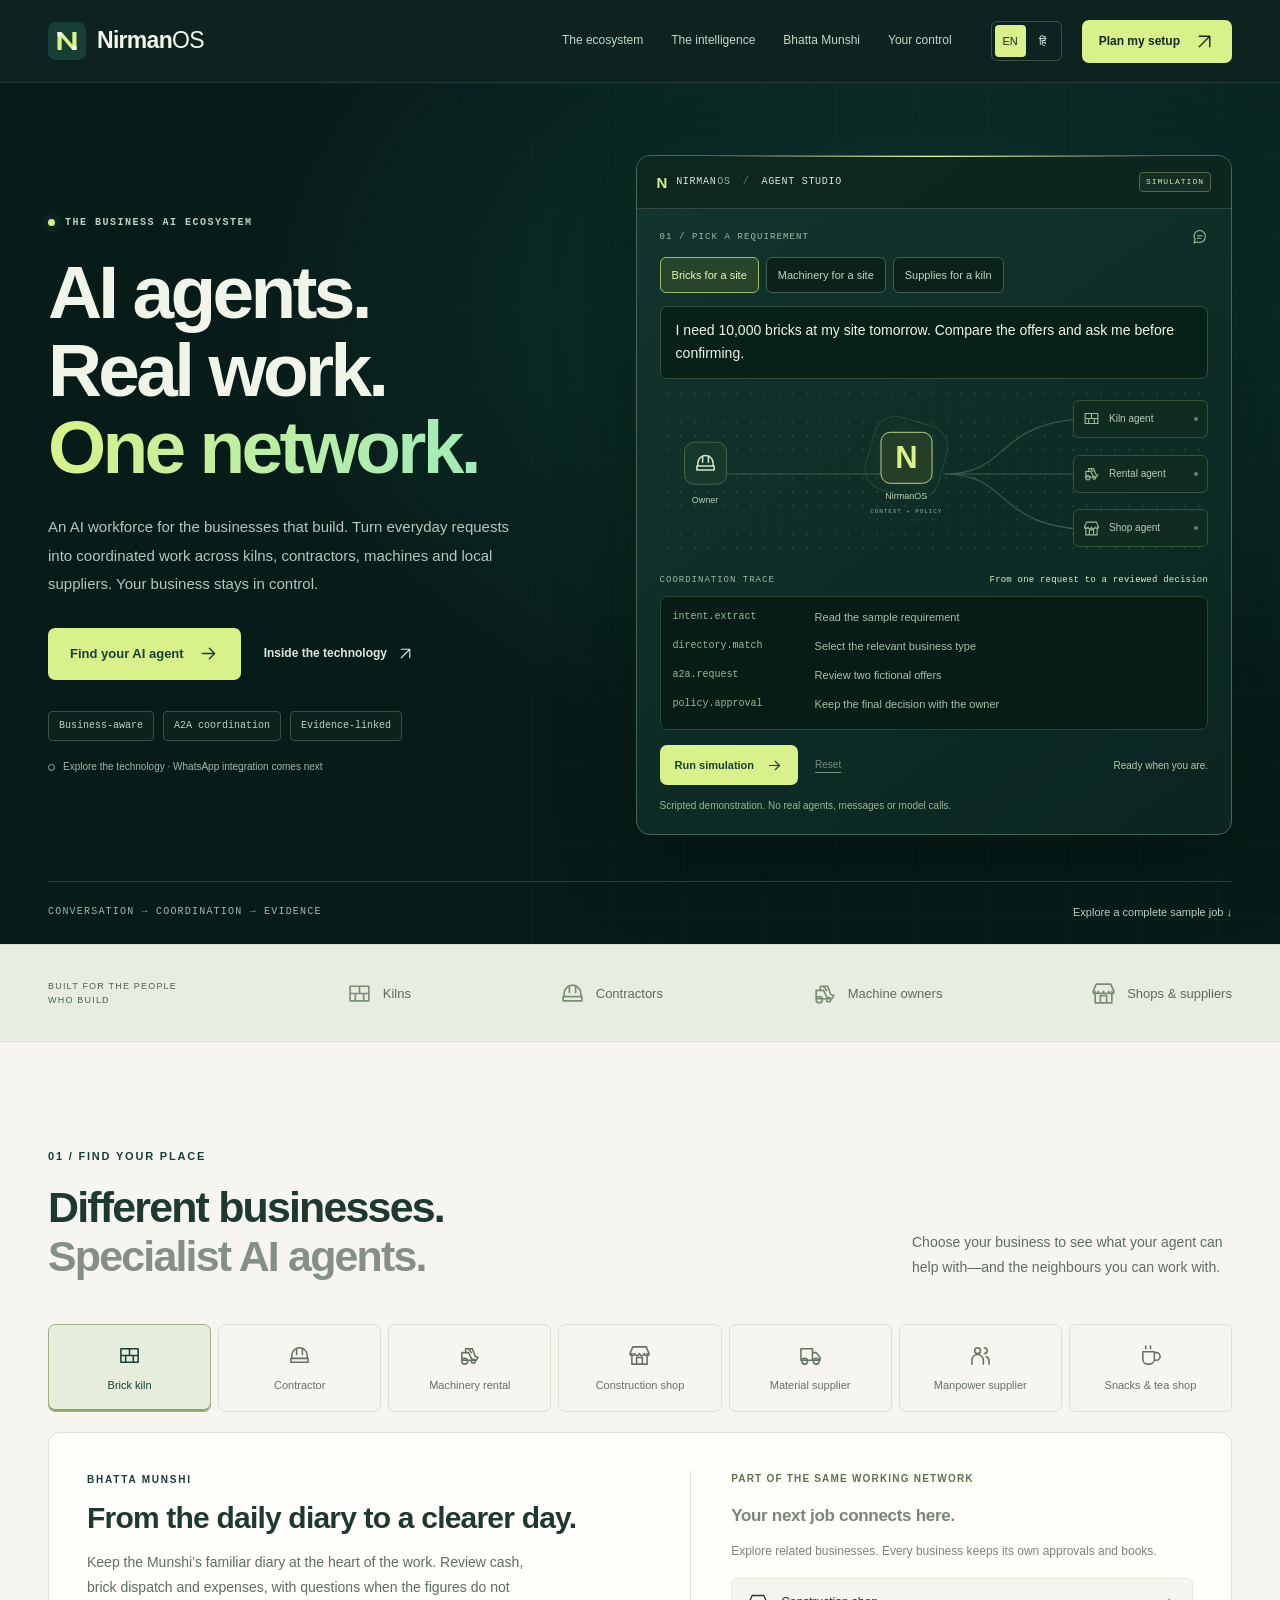
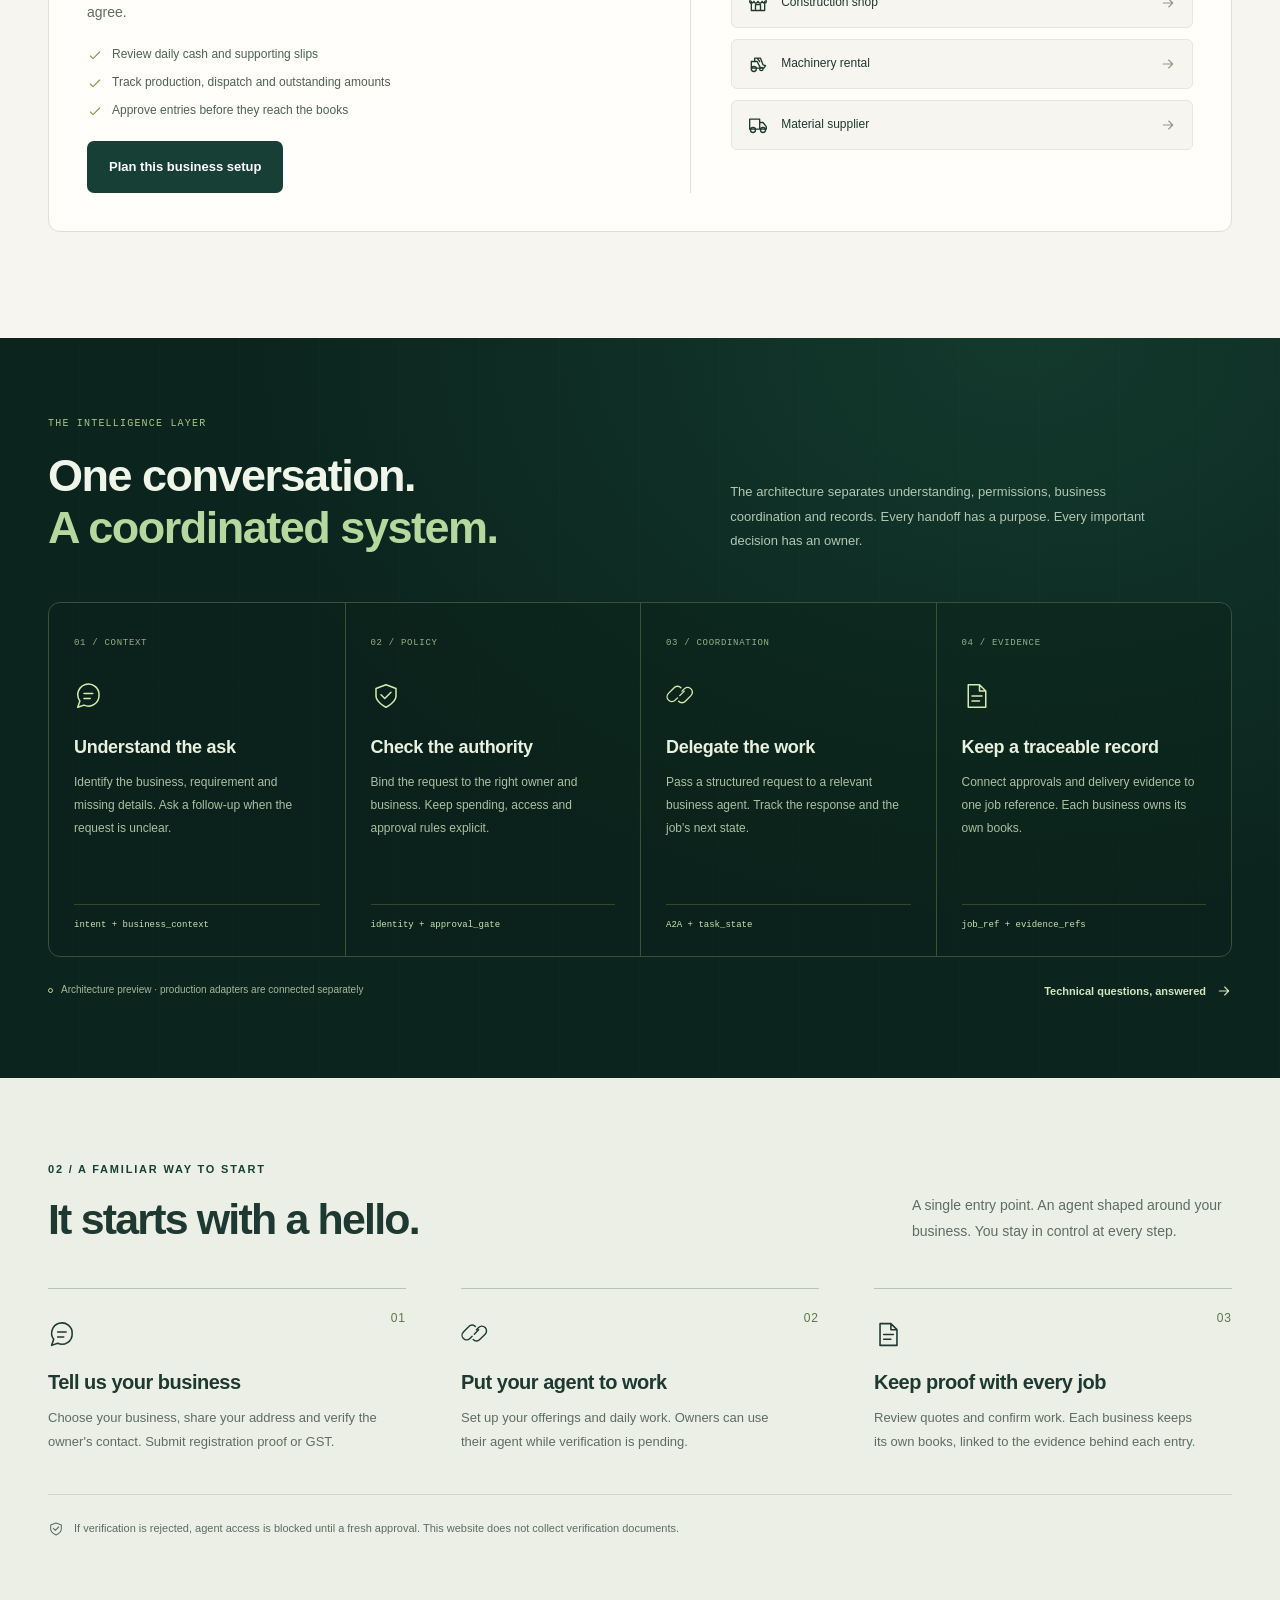
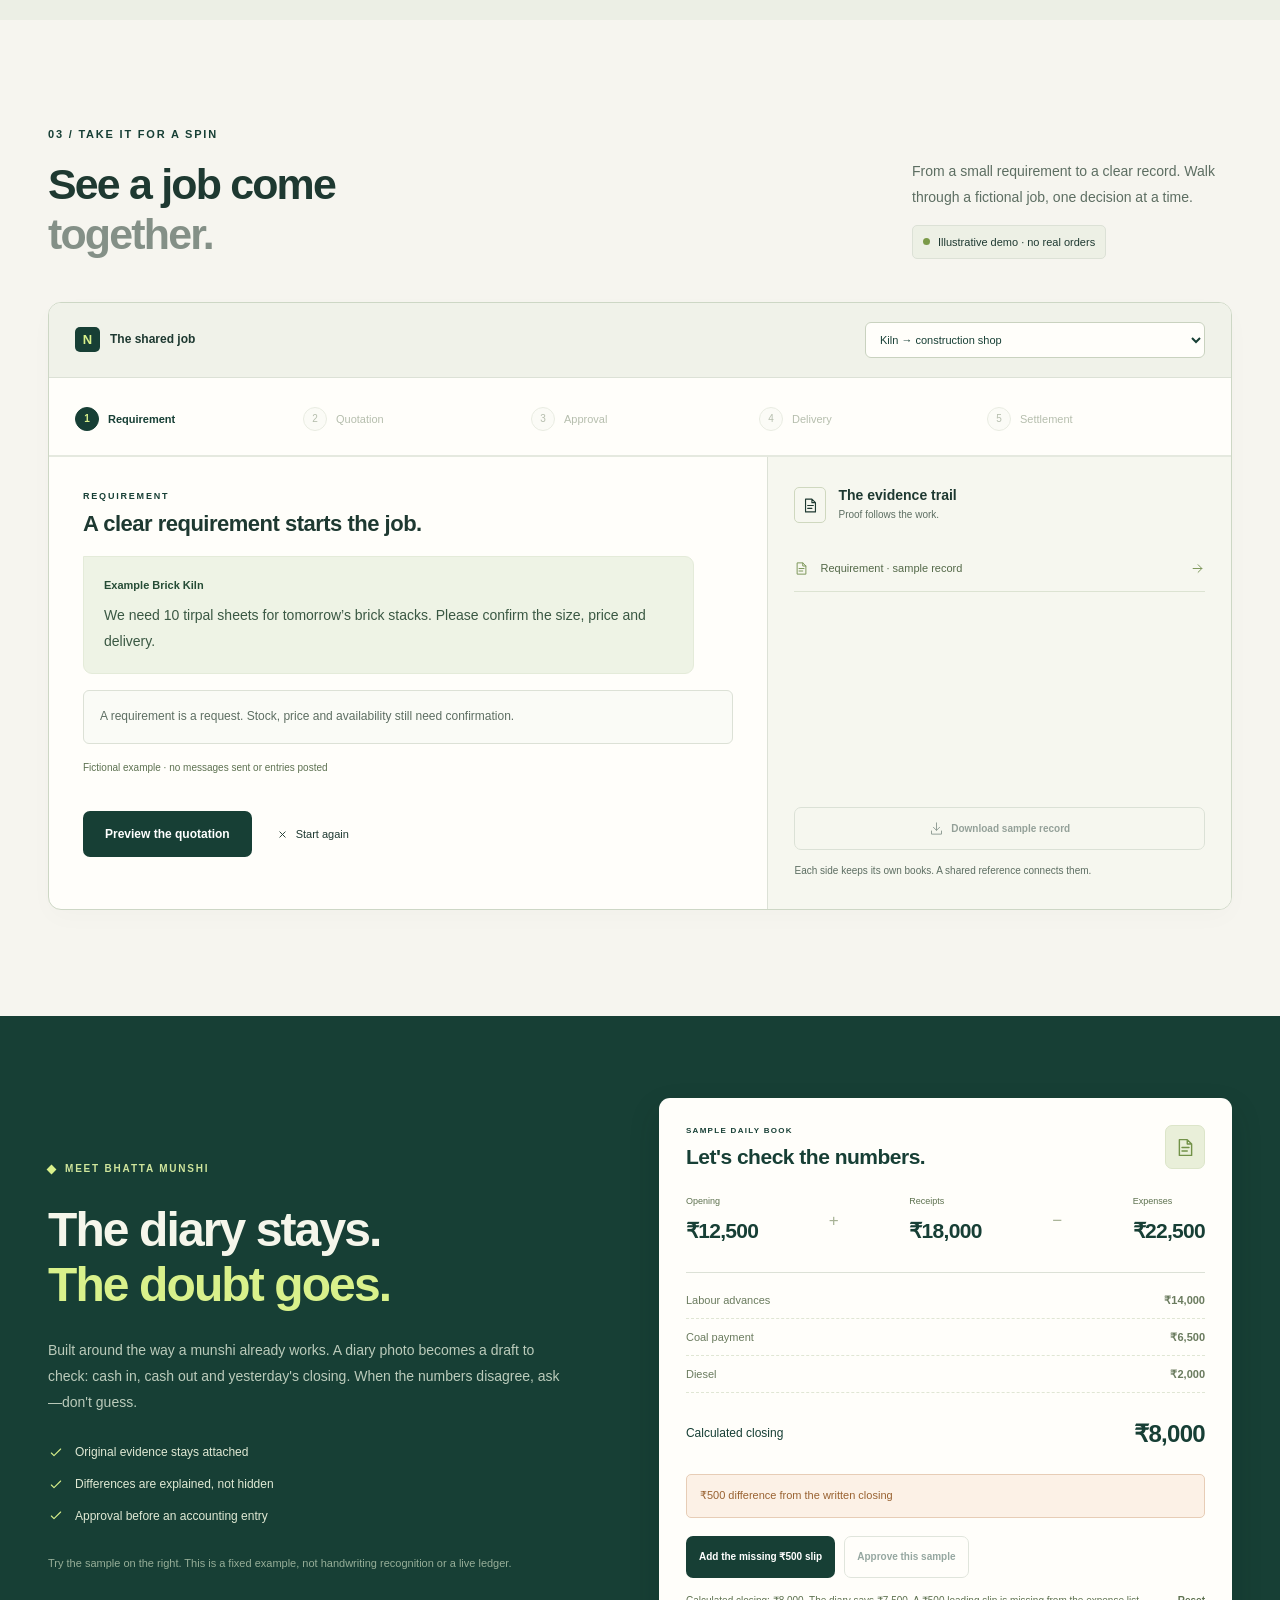
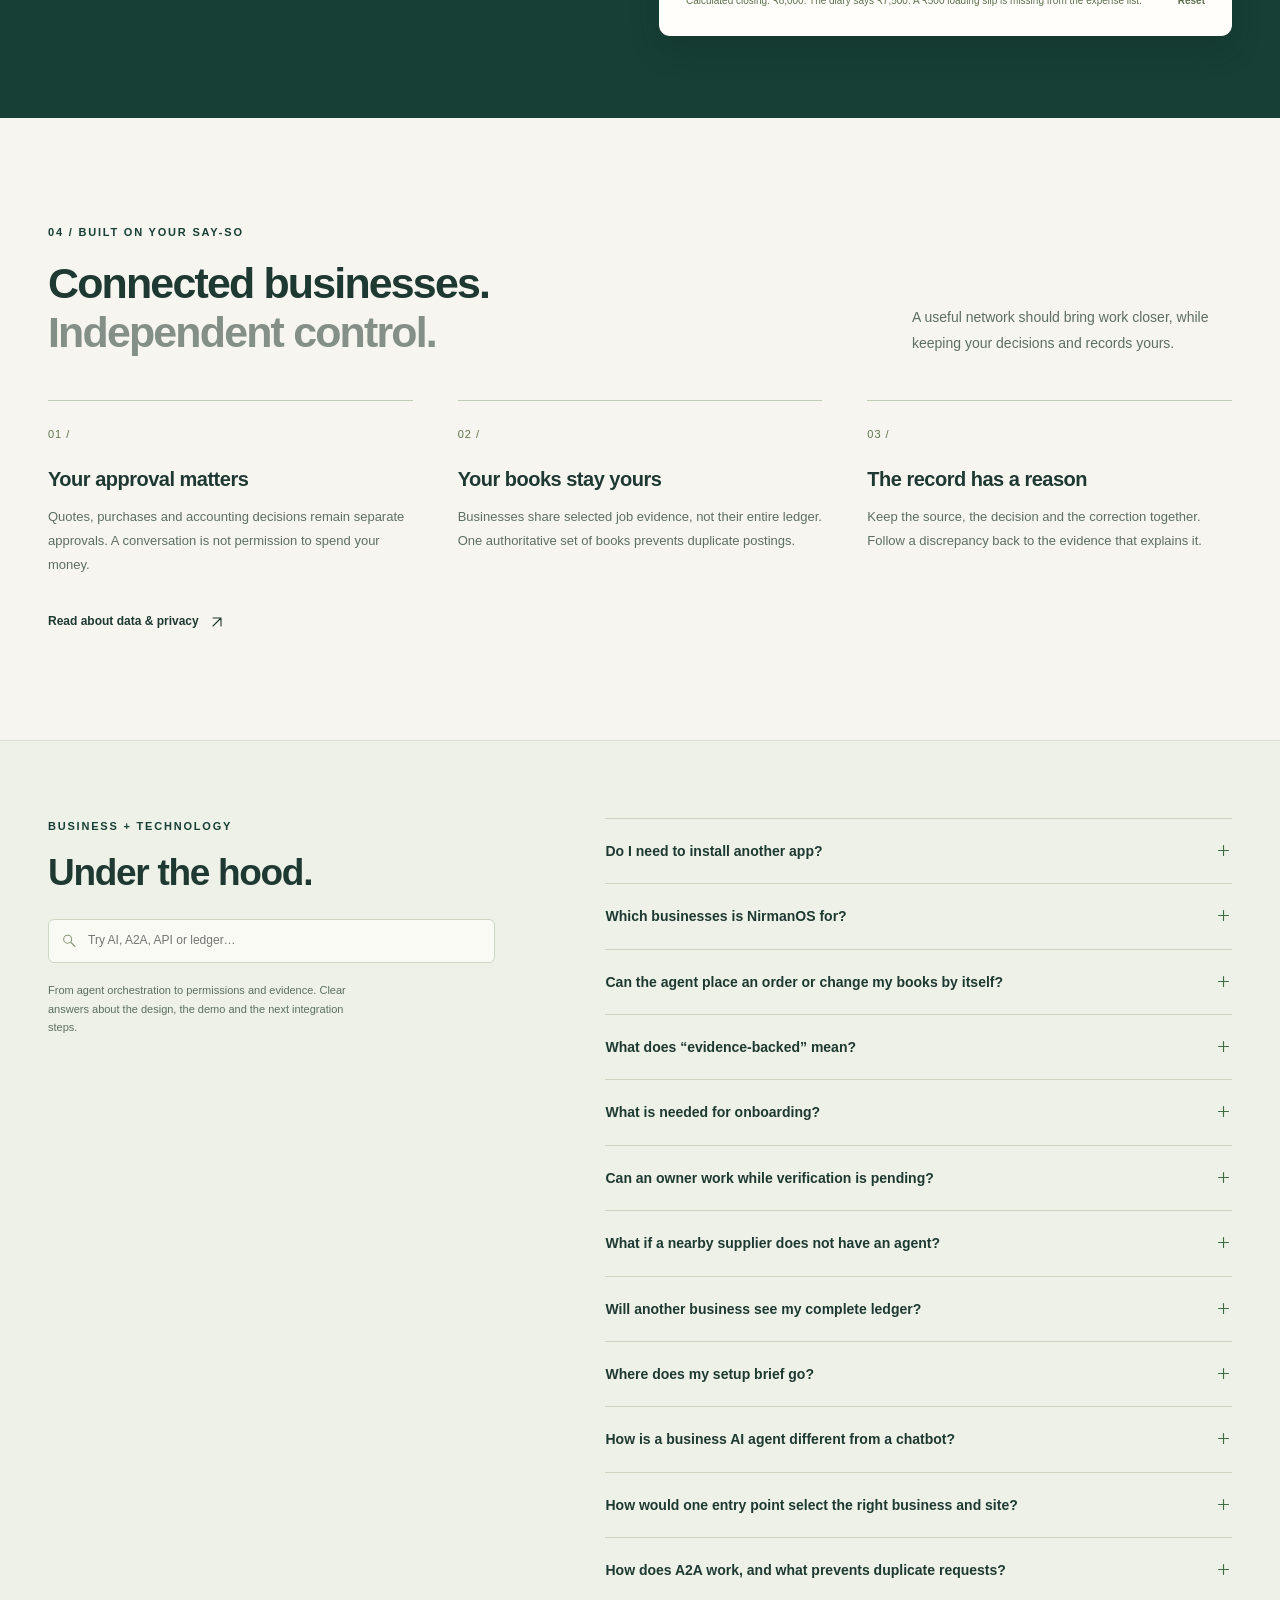
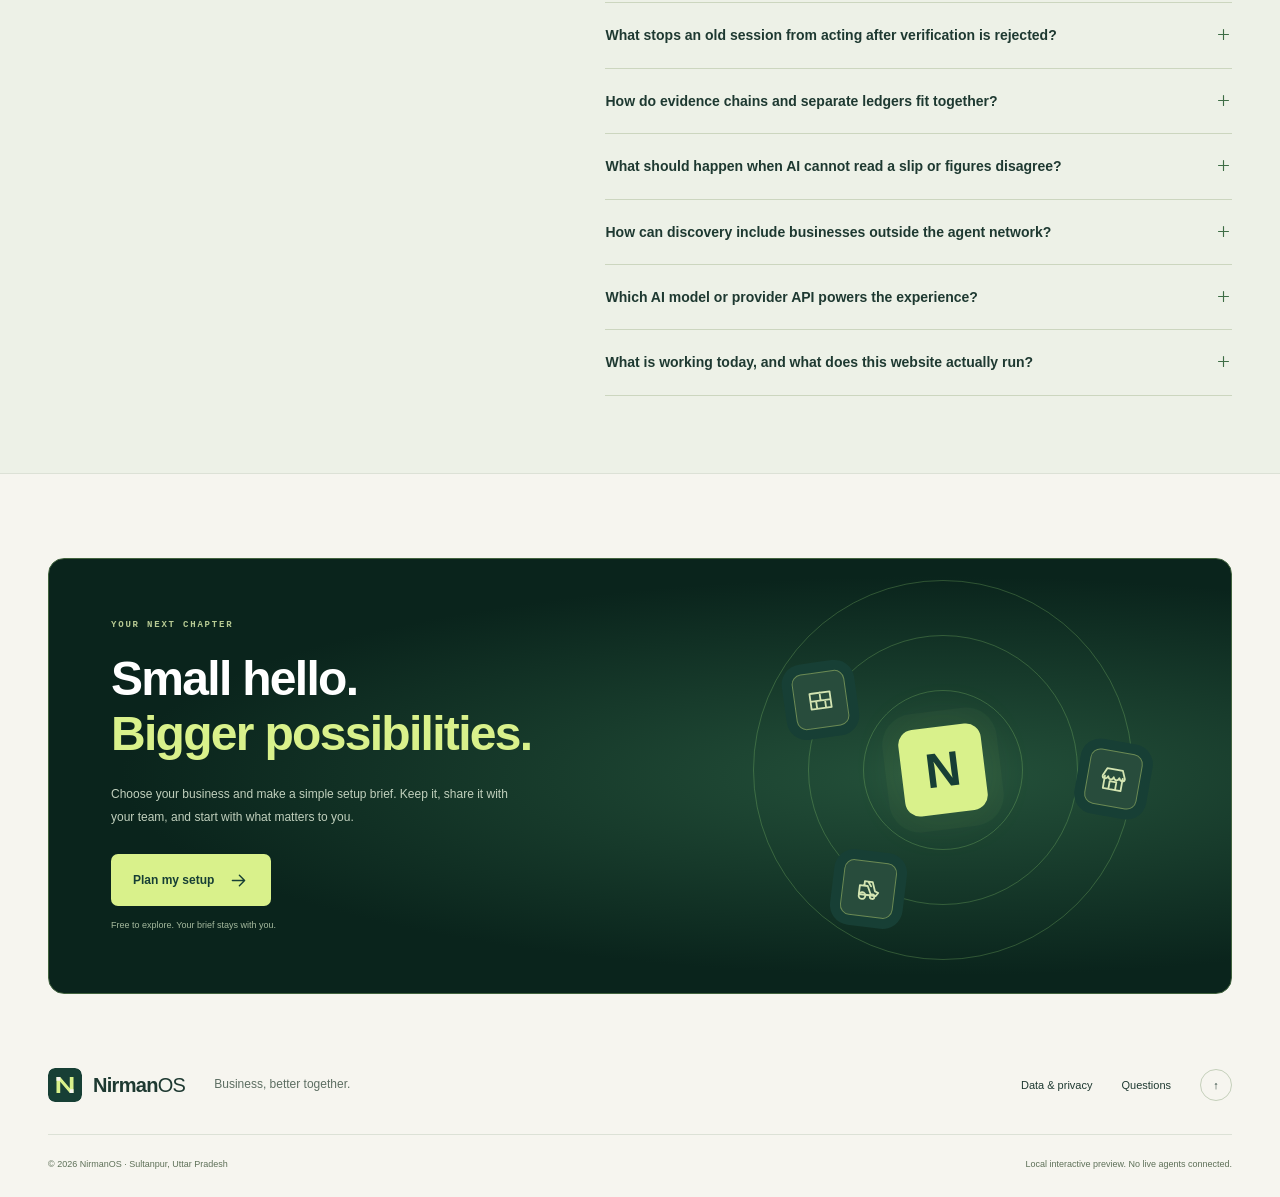
==== commit 8f1d9ec5: "Add files via upload" ====
--- a/index.html
+++ b/index.html
@@ -1,99 +1,119 @@
-<!doctype html>
-<html lang="en">
-<head>
-  <meta charset="utf-8"><meta name="viewport" content="width=device-width, initial-scale=1">
-  <title>NirmanOS — Business, better together</title>
-  <meta name="description" content="Explore NirmanOS: a connected ecosystem of business agents for brick kilns, contractors, shops and suppliers. Try sample jobs, evidence-backed books and a guided setup brief.">
-  <meta name="theme-color" content="#173f35"><meta property="og:type" content="website"><meta property="og:site_name" content="NirmanOS">
-  <meta property="og:title" content="NirmanOS — Business, better together"><meta property="og:description" content="Your business agent. A local network. Every job backed by evidence.">
-  <meta property="og:image" content="og-image.png"><meta property="og:image:width" content="1200"><meta property="og:image:height" content="630"><meta name="twitter:card" content="summary_large_image"><link rel="icon" type="image/svg+xml" href="favicon.svg">
-  <link rel="stylesheet" href="style.css"><script src="data.js" defer></script><script src="app.js" defer></script>
-</head>
-<body>
-<svg class="svg-library" xmlns="http://www.w3.org/2000/svg" aria-hidden="true"><defs>
-  <symbol id="i-arrow" viewBox="0 0 24 24"><path d="M5 12h14m-6-6 6 6-6 6"/></symbol>
-  <symbol id="i-up-right" viewBox="0 0 24 24"><path d="M6 18 18 6M6 6h12v12"/></symbol>
-  <symbol id="i-check" viewBox="0 0 24 24"><path d="m5 12 4 4L19 6"/></symbol>
-  <symbol id="i-close" viewBox="0 0 24 24"><path d="m6 6 12 12M6 18 18 6"/></symbol>
-  <symbol id="i-plus" viewBox="0 0 24 24"><path d="M12 5v14M5 12h14"/></symbol>
-  <symbol id="i-document" viewBox="0 0 24 24"><path d="M14 3H5v18h14V8l-5-5v5h5M8 12h8M8 16h6"/></symbol>
-  <symbol id="i-chat" viewBox="0 0 24 24"><path d="M20 11.5a8.5 8.5 0 0 1-12 7.8L3 21l1.7-5A8.5 8.5 0 1 1 20 11.5Z"/><path d="M8 10h7M8 14h5"/></symbol>
-  <symbol id="i-shield" viewBox="0 0 24 24"><path d="m12 3 8 3v6c0 5-8 9-8 9s-8-4-8-9V6l8-3Z"/><path d="m8 11 3 3 5-5"/></symbol>
-  <symbol id="i-link" viewBox="0 0 24 24"><path d="m10 13 4-4m-6 6-2 2a4 4 0 0 1-6-6l5-5a4 4 0 0 1 6 0m1 3 2-2a4 4 0 0 1 6 6l-5 5a4 4 0 0 1-6 0" transform="translate(2 0) scale(.9)"/></symbol>
-  <symbol id="i-brick" viewBox="0 0 24 24"><path d="M3 5h18v14H3zM3 12h18M12 5v7M8 12v7m8-7v7"/></symbol>
-  <symbol id="i-machine" viewBox="0 0 24 24"><path d="M4 17V9h7l4 8H4Zm4-8V5h3l3 4m1 8h4l2-3-3-1-3-8h-4"/><circle cx="7" cy="18" r="3"/><circle cx="16" cy="18" r="2"/></symbol>
-  <symbol id="i-helmet" viewBox="0 0 24 24"><path d="M4 15v-3a8 8 0 0 1 16 0v3M3 15h18v4H3zM9 5v6m6-6v6"/></symbol>
-  <symbol id="i-shop" viewBox="0 0 24 24"><path d="M4 10v11h16V10M2 10l3-7h14l3 7M2 10c0 3 4 3 5 0 1 3 4 3 5 0 1 3 4 3 5 0 1 3 5 3 5 0M9 21v-7h6v7"/></symbol>
-  <symbol id="i-truck" viewBox="0 0 24 24"><path d="M2 5h12v12H2zM14 9h4l4 5v3h-8"/><circle cx="6" cy="18" r="3"/><circle cx="18" cy="18" r="3"/></symbol>
-  <symbol id="i-people" viewBox="0 0 24 24"><circle cx="9" cy="7" r="3"/><path d="M3 21v-4a6 6 0 0 1 12 0v4M16 4a3 3 0 0 1 0 6m2 3c3 1 3 4 3 8"/></symbol>
-  <symbol id="i-cup" viewBox="0 0 24 24"><path d="M4 8h12v8a5 5 0 0 1-5 5H9a5 5 0 0 1-5-5V8Zm12 1h2a4 4 0 0 1 0 8h-2M7 2v3m5-3v3"/></symbol>
-  <symbol id="i-download" viewBox="0 0 24 24"><path d="M12 3v12m-5-5 5 5 5-5M4 16v5h16v-5"/></symbol>
-  <symbol id="i-search" viewBox="0 0 24 24"><circle cx="10" cy="10" r="6"/><path d="m15 15 6 6"/></symbol>
-</defs></svg>
-<a class="skip-link" href="#main" data-en="Skip to content" data-hi="मुख्य सामग्री पर जाएँ">Skip to content</a>
-<header class="site-header">
-  <div class="container nav">
-    <a class="brand" href="#top" aria-label="NirmanOS home"><img src="logo.svg" width="38" height="38" alt=""><span>Nirman<span class="brand-os">OS</span></span></a>
-    <nav class="desktop-nav" aria-label="Main navigation"><a href="#ecosystem" data-en="The ecosystem" data-hi="कारोबारी नेटवर्क">The ecosystem</a><a href="#how" data-en="How it works" data-hi="कैसे काम करता है">How it works</a><a href="#munshi">Bhatta Munshi</a><a href="#trust" data-en="Your control" data-hi="आपका नियंत्रण">Your control</a></nav>
-    <div class="nav-actions"><div class="language-switch" role="group" aria-label="Language"><button type="button" data-set-lang="en" aria-pressed="true">EN</button><button type="button" data-set-lang="hi" aria-pressed="false" lang="hi">हिं</button></div><button class="button button-small button-dark nav-cta" type="button" data-open-brief><span data-en="Plan my setup" data-hi="अपनी शुरुआत तय करें">Plan my setup</span><svg class="icon"><use href="#i-up-right"/></svg></button><button type="button" class="menu-toggle" id="menu-toggle" aria-expanded="false" aria-controls="mobile-nav" aria-label="Open menu"><span></span><span></span></button></div>
-  </div>
-  <nav id="mobile-nav" class="mobile-nav" aria-label="Mobile navigation" hidden><a href="#ecosystem" data-en="The ecosystem" data-hi="कारोबारी नेटवर्क">The ecosystem</a><a href="#how" data-en="How it works" data-hi="कैसे काम करता है">How it works</a><a href="#munshi">Bhatta Munshi</a><a href="#trust" data-en="Your control" data-hi="आपका नियंत्रण">Your control</a><button type="button" data-open-brief data-en="Plan my setup" data-hi="अपनी शुरुआत तय करें">Plan my setup</button></nav>
-  <div class="scroll-track"><div id="scroll-progress"></div></div>
-</header>
-<main id="main">
-<section class="hero container" id="top" aria-labelledby="hero-title">
-  <div class="hero-copy"><p class="eyebrow"><span class="status-dot"></span><span data-en="THE BUSINESS AGENT ECOSYSTEM" data-hi="आपके कारोबार के एजेंट का नेटवर्क">THE BUSINESS AGENT ECOSYSTEM</span></p>
-    <h1 id="hero-title"><span data-en="Your business." data-hi="आपका कारोबार।">Your business.</span><br><span data-en="In good" data-hi="अपनों के">In good</span><br><em data-en="company." data-hi="साथ आगे।">company.</em><span class="hero-spark" aria-hidden="true">✳</span></h1>
-    <p class="hero-description" data-en="A business agent that understands your work. A local network that helps you finish it. Built around the conversations you already have on WhatsApp." data-hi="आपका काम समझने वाला एजेंट। काम पूरा करने में मदद करने वाला स्थानीय नेटवर्क। सब कुछ आपकी रोज़ की WhatsApp बातचीत के आसपास बना है।">A business agent that understands your work. A local network that helps you finish it. Built around the conversations you already have on WhatsApp.</p>
-    <div class="hero-actions"><a class="button button-dark" href="#ecosystem"><span data-en="Find your business" data-hi="अपना कारोबार चुनें">Find your business</span><svg class="icon"><use href="#i-arrow"/></svg></a><a class="text-link" href="#demo"><span class="play-icon" aria-hidden="true">▶</span><span data-en="Try a sample job" data-hi="एक उदाहरण आज़माएँ">Try a sample job</span></a></div>
-    <p class="preview-note"><span class="tiny-ring" aria-hidden="true"></span><span data-en="Interactive preview · WhatsApp connects later" data-hi="इंटरैक्टिव डेमो · WhatsApp बाद में जुड़ेगा">Interactive preview · WhatsApp connects later</span></p>
-  </div>
-  <div class="hero-visual" aria-label="Illustration of connected business agents">
-    <div class="network-window"><div class="window-bar"><div class="window-dots"><i></i><i></i><i></i></div><span data-en="YOUR BUSINESS CIRCLE" data-hi="आपका कारोबारी नेटवर्क">YOUR BUSINESS CIRCLE</span><span class="sample-badge" data-en="SAMPLE" data-hi="नमूना">SAMPLE</span></div>
-      <div class="network-canvas"><svg class="network-lines" viewBox="0 0 500 300" preserveAspectRatio="none" aria-hidden="true"><path d="M250 155C250 65 80 85 80 65M250 155C250 65 420 85 420 65M250 155C100 155 70 225 80 260M250 155C400 155 430 225 420 260M250 155V300"/></svg>
-        <div class="network-node node-kiln"><span class="node-symbol terracotta"><svg class="icon"><use href="#i-brick"/></svg></span><span data-en="Brick kiln" data-hi="ईंट भट्ठा">Brick kiln</span><small data-en="Needs supplies" data-hi="सामान चाहिए">Needs supplies</small></div>
-        <div class="network-node node-machine"><span class="node-symbol sand"><svg class="icon"><use href="#i-machine"/></svg></span><span data-en="Machine owner" data-hi="मशीन मालिक">Machine owner</span><small data-en="Ready for work" data-hi="काम के लिए तैयार">Ready for work</small></div>
-        <div class="network-hub"><img src="logo.svg" alt="" width="44" height="44"><strong>NirmanOS</strong><span data-en="A shared job" data-hi="एक साझा काम">A shared job</span></div>
-        <div class="network-node node-shop"><span class="node-symbol lime"><svg class="icon"><use href="#i-shop"/></svg></span><span data-en="Local shop" data-hi="स्थानीय दुकान">Local shop</span><small data-en="Has the stock" data-hi="सामान मौजूद है">Has the stock</small></div>
-        <div class="network-node node-contractor"><span class="node-symbol blue"><svg class="icon"><use href="#i-helmet"/></svg></span><span data-en="Contractor" data-hi="ठेकेदार">Contractor</span><small data-en="Keeps work moving" data-hi="काम चलता रहे">Keeps work moving</small></div>
-      </div>
-      <div class="network-message"><div class="message-avatar"><svg class="icon"><use href="#i-chat"/></svg></div><div><div class="message-title"><strong data-en="Your business agent" data-hi="आपका कारोबारी एजेंट">Your business agent</strong><span>10:24</span></div><p data-en="Two tarpaulins, a nearby supplier, and a quote ready for your approval." data-hi="दो तिरपाल, पास का सप्लायर और आपकी मंज़ूरी के लिए तैयार कोटेशन।">Two tarpaulins, a nearby supplier, and a quote ready for your approval.</p><div class="message-pills"><span><svg class="icon"><use href="#i-link"/></svg><span data-en="One job reference" data-hi="एक काम का संदर्भ">One job reference</span></span><span><svg class="icon"><use href="#i-shield"/></svg><span data-en="Separate books" data-hi="अलग-अलग हिसाब">Separate books</span></span></div></div></div>
-    </div><div class="visual-caption"><span class="caption-line"></span><span data-en="Good neighbours. Better business." data-hi="अच्छे पड़ोसी। बेहतर कारोबार।">Good neighbours. Better business.</span></div>
-  </div>
-</section>
-<div class="business-strip"><div class="container strip-inner"><span class="strip-label" data-en="BUILT FOR THE PEOPLE WHO BUILD" data-hi="निर्माण करने वालों के लिए">BUILT FOR THE PEOPLE WHO BUILD</span><div class="industry"><svg class="icon"><use href="#i-brick"/></svg><span data-en="Kilns" data-hi="भट्ठे">Kilns</span></div><div class="industry"><svg class="icon"><use href="#i-helmet"/></svg><span data-en="Contractors" data-hi="ठेकेदार">Contractors</span></div><div class="industry"><svg class="icon"><use href="#i-machine"/></svg><span data-en="Machine owners" data-hi="मशीन मालिक">Machine owners</span></div><div class="industry"><svg class="icon"><use href="#i-shop"/></svg><span data-en="Shops & suppliers" data-hi="दुकानें और सप्लायर">Shops & suppliers</span></div></div></div>
-<section class="section container" id="ecosystem" aria-labelledby="ecosystem-title">
-  <div class="section-heading"><div><p class="eyebrow" data-en="01 / FIND YOUR PLACE" data-hi="01 / अपनी जगह चुनें">01 / FIND YOUR PLACE</p><h2 id="ecosystem-title"><span data-en="Different businesses." data-hi="अलग-अलग कारोबार।">Different businesses.</span><br><span class="muted-heading" data-en="One connected circle." data-hi="एक जुड़ा हुआ नेटवर्क।">One connected circle.</span></h2></div><p data-en="Choose your business to see what your agent can help with—and the neighbours you can work with." data-hi="अपना कारोबार चुनें। देखें आपका एजेंट किस काम में मदद कर सकता है और किन पड़ोसी कारोबारों के साथ जुड़ सकता है।">Choose your business to see what your agent can help with—and the neighbours you can work with.</p></div>
-  <div class="business-tabs" id="business-tabs" role="tablist" aria-label="Business types"></div><div id="business-panel" class="business-panel" role="tabpanel" tabindex="0"></div>
-  <noscript><p class="no-script">Enable JavaScript to explore the seven business profiles and interactive examples. NirmanOS supports brick kilns, machinery rental, contractors, construction shops, raw-material suppliers, manpower suppliers and snacks shops.</p></noscript>
-</section>
-<section class="how-section" id="how" aria-labelledby="how-title"><div class="container">
-  <div class="section-heading"><div><p class="eyebrow" data-en="02 / A FAMILIAR WAY TO START" data-hi="02 / शुरुआत का आसान तरीका">02 / A FAMILIAR WAY TO START</p><h2 id="how-title" data-en="It starts with a hello." data-hi="शुरुआत बस एक नमस्ते से।">It starts with a hello.</h2></div><p data-en="A single entry point. An agent shaped around your business. You stay in control at every step." data-hi="एक ही शुरुआत। आपके कारोबार के अनुसार एजेंट। हर कदम पर नियंत्रण आपका।">A single entry point. An agent shaped around your business. You stay in control at every step.</p></div>
-  <div class="how-grid"><article><span class="step-index">01</span><div class="how-icon"><svg class="icon"><use href="#i-chat"/></svg></div><h3 data-en="Tell us your business" data-hi="अपना कारोबार बताएँ">Tell us your business</h3><p data-en="Choose your business, share your address and verify the owner's contact. Submit registration proof or GST." data-hi="कारोबार चुनें, पता दें और मालिक का नंबर सत्यापित करें। रजिस्ट्रेशन प्रमाण या GST जमा करें।">Choose your business, share your address and verify the owner's contact. Submit registration proof or GST.</p></article><article><span class="step-index">02</span><div class="how-icon"><svg class="icon"><use href="#i-link"/></svg></div><h3 data-en="Put your agent to work" data-hi="एजेंट से काम शुरू करें">Put your agent to work</h3><p data-en="Set up your offerings and daily work. Owners can use their agent while verification is pending." data-hi="सामान, सेवाएँ और रोज़ का काम सेट करें। सत्यापन लंबित रहते हुए भी मालिक एजेंट इस्तेमाल कर सकते हैं।">Set up your offerings and daily work. Owners can use their agent while verification is pending.</p></article><article><span class="step-index">03</span><div class="how-icon"><svg class="icon"><use href="#i-document"/></svg></div><h3 data-en="Keep proof with every job" data-hi="हर काम का प्रमाण रखें">Keep proof with every job</h3><p data-en="Review quotes and confirm work. Each business keeps its own books, linked to the evidence behind each entry." data-hi="कोटेशन जाँचें और काम की पुष्टि करें। हर कारोबार के अपने हिसाब में हर एंट्री का प्रमाण जुड़ा रहता है।">Review quotes and confirm work. Each business keeps its own books, linked to the evidence behind each entry.</p></article></div>
-  <p class="section-footnote"><svg class="icon"><use href="#i-shield"/></svg><span data-en="If verification is rejected, agent access is blocked until a fresh approval. This website does not collect verification documents." data-hi="सत्यापन अस्वीकृत होने पर नई मंज़ूरी तक एजेंट बंद रहता है। इस वेबसाइट पर सत्यापन दस्तावेज़ नहीं लिए जाते।">If verification is rejected, agent access is blocked until a fresh approval. This website does not collect verification documents.</span></p>
-</div></section>
-<section class="section container" id="demo" aria-labelledby="demo-title">
-  <div class="section-heading"><div><p class="eyebrow" data-en="03 / TAKE IT FOR A SPIN" data-hi="03 / खुद आज़माएँ">03 / TAKE IT FOR A SPIN</p><h2 id="demo-title"><span data-en="See a job come" data-hi="देखें एक काम">See a job come</span><br><span class="muted-heading" data-en="together." data-hi="कैसे पूरा होता है।">together.</span></h2></div><div><p data-en="From a small requirement to a clear record. Walk through a fictional job, one decision at a time." data-hi="छोटी ज़रूरत से साफ़ रिकॉर्ड तक। हर कदम पर निर्णय लेकर एक काल्पनिक काम पूरा करें।">From a small requirement to a clear record. Walk through a fictional job, one decision at a time.</p><span class="tag"><span class="status-dot"></span><span data-en="Illustrative demo · no real orders" data-hi="काल्पनिक डेमो · असली ऑर्डर नहीं">Illustrative demo · no real orders</span></span></div></div>
-  <div class="job-workspace"><div class="job-toolbar"><div class="workspace-brand"><span class="mini-mark">N</span><strong data-en="The shared job" data-hi="साझा काम">The shared job</strong></div><label class="scenario-label"><span class="sr-only" data-en="Choose sample job" data-hi="उदाहरण काम चुनें">Choose sample job</span><select id="scenario-select"></select></label></div>
-    <div class="job-steps" id="job-steps" aria-label="Job progress"></div><div id="job-progressbar" class="job-progressbar" role="progressbar" aria-label="Job completion" aria-valuemin="0" aria-valuemax="100" aria-valuenow="0"><span></span></div>
-    <div class="job-body"><div class="job-main"><div id="job-stage" aria-live="polite"></div><div class="job-actions"><button type="button" class="button button-dark" id="job-next" data-en="Continue" data-hi="आगे बढ़ें">Continue</button><button type="button" class="button-reset" id="job-reset"><svg class="icon"><use href="#i-plus"/></svg><span data-en="Start again" data-hi="फिर से शुरू करें">Start again</span></button></div><p id="demo-status" class="demo-status" role="status"></p></div><aside class="evidence-aside"><div class="aside-heading"><span class="evidence-symbol"><svg class="icon"><use href="#i-document"/></svg></span><div><h3 data-en="The evidence trail" data-hi="काम के प्रमाण">The evidence trail</h3><p data-en="Proof follows the work." data-hi="हर कदम के साथ प्रमाण।">Proof follows the work.</p></div></div><div id="evidence-list"></div><button type="button" class="button button-outline download-job" id="job-download" disabled><svg class="icon"><use href="#i-download"/></svg><span data-en="Download sample record" data-hi="नमूना रिकॉर्ड डाउनलोड करें">Download sample record</span></button><p class="small-note" data-en="Each side keeps its own books. A shared reference connects them." data-hi="दोनों पक्षों का हिसाब अलग रहता है। साझा संदर्भ उन्हें जोड़ता है।">Each side keeps its own books. A shared reference connects them.</p></aside></div>
-  </div>
-</section>
-<section class="munshi-section" id="munshi" aria-labelledby="munshi-title"><div class="container munshi-grid">
-  <div class="munshi-copy"><p class="eyebrow"><span class="flagship-dot"></span><span data-en="MEET BHATTA MUNSHI" data-hi="मिलिए भट्ठा मुंशी से">MEET BHATTA MUNSHI</span></p><h2 id="munshi-title"><span data-en="The diary stays." data-hi="डायरी वही।">The diary stays.</span><br><em data-en="The doubt goes." data-hi="हिसाब साफ़।">The doubt goes.</em></h2><p data-en="Built around the way a munshi already works. A diary photo becomes a draft to check: cash in, cash out and yesterday's closing. When the numbers disagree, ask—don't guess." data-hi="मुंशी जी के रोज़ के तरीके को ध्यान में रखकर बनाया गया। डायरी की फ़ोटो से जाँचने योग्य ड्राफ्ट: आमद, खर्च और कल की बची रकम। हिसाब न मिले तो पूछें, अनुमान न लगाएँ।">Built around the way a munshi already works. A diary photo becomes a draft to check: cash in, cash out and yesterday's closing. When the numbers disagree, ask—don't guess.</p><ul class="munshi-points"><li><svg class="icon"><use href="#i-check"/></svg><span data-en="Original evidence stays attached" data-hi="मूल प्रमाण साथ रहता है">Original evidence stays attached</span></li><li><svg class="icon"><use href="#i-check"/></svg><span data-en="Differences are explained, not hidden" data-hi="अंतर छिपाया नहीं, समझाया जाता है">Differences are explained, not hidden</span></li><li><svg class="icon"><use href="#i-check"/></svg><span data-en="Approval before an accounting entry" data-hi="हिसाब में एंट्री से पहले मंज़ूरी">Approval before an accounting entry</span></li></ul><p class="munshi-small" data-en="Try the sample on the right. This is a fixed example, not handwriting recognition or a live ledger." data-hi="साथ दिया नमूना आज़माएँ। यह तय किया हुआ उदाहरण है, लिखावट पहचानने वाला या लाइव बहीखाता नहीं।">Try the sample on the right. This is a fixed example, not handwriting recognition or a live ledger.</p></div>
-  <div class="diary-card"><div class="diary-header"><div><span class="eyebrow" data-en="SAMPLE DAILY BOOK" data-hi="रोज़ के हिसाब का नमूना">SAMPLE DAILY BOOK</span><h3 data-en="Let's check the numbers." data-hi="आइए हिसाब मिलाएँ।">Let's check the numbers.</h3></div><span class="diary-icon"><svg class="icon"><use href="#i-document"/></svg></span></div><div class="diary-figures"><div><span data-en="Opening" data-hi="शुरुआती नक़दी">Opening</span><strong id="diary-opening">₹12,500</strong></div><span class="math-sign">+</span><div><span data-en="Receipts" data-hi="आमद">Receipts</span><strong id="diary-receipts">₹18,000</strong></div><span class="math-sign">−</span><div><span data-en="Expenses" data-hi="खर्च">Expenses</span><strong id="diary-expenses">₹22,500</strong></div></div><div id="diary-lines"></div><div class="diary-total"><span data-en="Calculated closing" data-hi="हिसाब से बची नक़दी">Calculated closing</span><strong id="diary-closing">₹8,000</strong></div><div class="diary-variance" id="diary-variance">₹500 difference from the written closing</div><div class="diary-controls"><button type="button" class="button button-dark" id="diary-correct" data-en="Add the missing ₹500 slip" data-hi="छूटी ₹500 की पर्ची जोड़ें">Add the missing ₹500 slip</button><button type="button" class="button button-outline" id="diary-approve" disabled data-en="Approve sample" data-hi="नमूना मंज़ूर करें">Approve sample</button></div><div class="diary-bottom"><span id="diary-status" role="status" data-en="A mismatch needs a decision before approval." data-hi="अंतर का समाधान किए बिना मंज़ूरी नहीं।">A mismatch needs a decision before approval.</span><button type="button" class="text-link" id="diary-reset" data-en="Reset" data-hi="रीसेट">Reset</button></div></div>
-</div></section>
-<section class="section container trust-section" id="trust" aria-labelledby="trust-title"><div class="section-heading"><div><p class="eyebrow" data-en="04 / BUILT ON YOUR SAY-SO" data-hi="04 / आपकी मंज़ूरी सबसे पहले">04 / BUILT ON YOUR SAY-SO</p><h2 id="trust-title"><span data-en="Connected businesses." data-hi="जुड़े हुए कारोबार।">Connected businesses.</span><br><span class="muted-heading" data-en="Independent control." data-hi="अपने-अपने नियंत्रण में।">Independent control.</span></h2></div><p data-en="A useful network should bring work closer, while keeping your decisions and records yours." data-hi="अच्छा नेटवर्क काम आसान बनाता है, और आपके निर्णय व रिकॉर्ड आपके नियंत्रण में रखता है।">A useful network should bring work closer, while keeping your decisions and records yours.</p></div><div class="trust-grid"><article><span class="trust-number">01 /</span><h3 data-en="Your approval matters" data-hi="आपकी मंज़ूरी ज़रूरी">Your approval matters</h3><p data-en="Quotes, purchases and accounting decisions remain separate approvals. A conversation is not permission to spend your money." data-hi="कोटेशन, खरीद और हिसाब के निर्णयों की अलग मंज़ूरी होती है। बातचीत का मतलब पैसे खर्च करने की अनुमति नहीं।">Quotes, purchases and accounting decisions remain separate approvals. A conversation is not permission to spend your money.</p></article><article><span class="trust-number">02 /</span><h3 data-en="Your books stay yours" data-hi="आपका हिसाब आपका">Your books stay yours</h3><p data-en="Businesses share selected job evidence, not their entire ledger. One authoritative set of books prevents duplicate postings." data-hi="कारोबार चुने हुए काम के प्रमाण बाँटते हैं, पूरा बहीखाता नहीं। एक आधिकारिक हिसाब दोहरी एंट्री से बचाता है।">Businesses share selected job evidence, not their entire ledger. One authoritative set of books prevents duplicate postings.</p></article><article><span class="trust-number">03 /</span><h3 data-en="The record has a reason" data-hi="हर एंट्री के पीछे प्रमाण">The record has a reason</h3><p data-en="Keep the source, the decision and the correction together. Follow a discrepancy back to the evidence that explains it." data-hi="मूल प्रमाण, निर्णय और सुधार साथ रखें। अंतर होने पर उसे समझाने वाले प्रमाण तक पहुँचें।">Keep the source, the decision and the correction together. Follow a discrepancy back to the evidence that explains it.</p></article></div><a class="text-link privacy-link" href="privacy.html"><span data-en="Read about data & privacy" data-hi="डेटा और गोपनीयता के बारे में पढ़ें">Read about data & privacy</span><svg class="icon"><use href="#i-up-right"/></svg></a></section>
-<section class="faq-section"><div class="container faq-grid"><div><p class="eyebrow" data-en="A FEW GOOD QUESTIONS" data-hi="कुछ ज़रूरी सवाल">A FEW GOOD QUESTIONS</p><h2 data-en="Let's make it clear." data-hi="बात साफ़ करते हैं।">Let's make it clear.</h2><label class="faq-search"><svg class="icon"><use href="#i-search"/></svg><span class="sr-only" data-en="Search questions" data-hi="सवाल खोजें">Search questions</span><input id="faq-search" type="search" placeholder="Search a question…" data-placeholder-en="Search a question…" data-placeholder-hi="अपना सवाल खोजें…" autocomplete="off"></label><p class="small-note" data-en="Explore the preview at your own pace. No account or document upload needed." data-hi="आराम से डेमो देखें। अकाउंट या दस्तावेज़ अपलोड की ज़रूरत नहीं।">Explore the preview at your own pace. No account or document upload needed.</p></div><div><div id="faq-list"></div><p id="faq-empty" hidden data-en="No matching questions. Try “verification”, “WhatsApp” or “ledger”." data-hi="कोई सवाल नहीं मिला। “सत्यापन”, “WhatsApp” या “हिसाब” खोजें।">No matching questions. Try “verification”, “WhatsApp” or “ledger”.</p></div></div></section>
-<section class="closing-section container"><div class="closing-copy"><p class="eyebrow" data-en="YOUR NEXT CHAPTER" data-hi="आपकी अगली शुरुआत">YOUR NEXT CHAPTER</p><h2><span data-en="Small hello." data-hi="एक छोटा नमस्ते।">Small hello.</span><br><em data-en="Bigger possibilities." data-hi="बड़ी संभावनाएँ।">Bigger possibilities.</em></h2><p data-en="Choose your business and make a simple setup brief. Keep it, share it with your team, and start with what matters to you." data-hi="अपना कारोबार चुनें और शुरुआत की छोटी योजना बनाएँ। उसे रखें, अपनी टीम से साझा करें और अपनी ज़रूरत से शुरू करें।">Choose your business and make a simple setup brief. Keep it, share it with your team, and start with what matters to you.</p><button type="button" class="button button-lime" data-open-brief><span data-en="Plan my setup" data-hi="अपनी शुरुआत तय करें">Plan my setup</span><svg class="icon"><use href="#i-arrow"/></svg></button><span class="closing-note" data-en="Free to explore. Your brief stays with you." data-hi="आराम से आज़माएँ। आपकी योजना आपके पास रहती है।">Free to explore. Your brief stays with you.</span></div><div class="closing-art" aria-hidden="true"><div class="art-ring ring-one"></div><div class="art-ring ring-two"></div><div class="art-ring ring-three"></div><span class="art-dot dot-one"><svg class="icon"><use href="#i-brick"/></svg></span><span class="art-dot dot-two"><svg class="icon"><use href="#i-shop"/></svg></span><span class="art-dot dot-three"><svg class="icon"><use href="#i-machine"/></svg></span><span class="art-center">N</span></div></section>
-</main>
-<footer class="site-footer container"><div class="footer-top"><a class="brand" href="#top"><img src="logo.svg" width="34" height="34" alt=""><span>Nirman<span class="brand-os">OS</span></span></a><p data-en="Business, better together." data-hi="साथ बढ़ता कारोबार।">Business, better together.</p><a href="privacy.html" data-en="Data & privacy" data-hi="डेटा और गोपनीयता">Data & privacy</a><a href="#faq-list" data-en="Questions" data-hi="सवाल">Questions</a><a href="#top" class="back-top" aria-label="Back to top">↑</a></div><div class="footer-bottom"><span>© 2026 NirmanOS · <span data-en="Sultanpur, Uttar Pradesh" data-hi="सुल्तानपुर, उत्तर प्रदेश">Sultanpur, Uttar Pradesh</span></span><span data-en="Local interactive preview. No live agents connected." data-hi="स्थानीय इंटरैक्टिव डेमो। लाइव एजेंट जुड़े नहीं हैं।">Local interactive preview. No live agents connected.</span></div></footer>
-<dialog id="evidence-dialog" class="modal evidence-modal" aria-labelledby="evidence-dialog-title"><button class="modal-close" type="button" data-close-dialog aria-label="Close evidence"><svg class="icon"><use href="#i-close"/></svg></button><p class="eyebrow" data-en="SAMPLE EVIDENCE" data-hi="नमूना प्रमाण">SAMPLE EVIDENCE</p><h2 id="evidence-dialog-title" data-en="Behind the entry." data-hi="एंट्री के पीछे का प्रमाण।">Behind the entry.</h2><div id="evidence-content"></div></dialog>
-<dialog id="brief-dialog" class="modal brief-modal" aria-labelledby="brief-title"><button class="modal-close" type="button" data-close-dialog aria-label="Close setup brief"><svg class="icon"><use href="#i-close"/></svg></button><p class="eyebrow" data-en="MAKE A SMALL START" data-hi="एक छोटी शुरुआत">MAKE A SMALL START</p><h2 id="brief-title" data-en="Your business. Your plan." data-hi="आपका कारोबार। आपकी योजना।">Your business. Your plan.</h2><p class="modal-intro" data-en="Build a brief to keep or share. This is not registration; nothing is submitted to NirmanOS." data-hi="अपने पास रखने या साझा करने के लिए योजना बनाएँ। यह रजिस्ट्रेशन नहीं है; NirmanOS को कुछ नहीं भेजा जाएगा।">Build a brief to keep or share. This is not registration; nothing is submitted to NirmanOS.</p><div class="brief-progress-heading"><span id="brief-step-label">1 / 3</span><div class="brief-progress" id="brief-progress"><span></span></div></div>
-  <form id="brief-form" novalidate><p id="brief-error" class="form-error" role="alert"></p><section data-brief-step="0"><label class="field-label" for="brief-business" data-en="What kind of business do you run?" data-hi="आप किस तरह का कारोबार करते हैं?">What kind of business do you run?</label><select id="brief-business" required></select><fieldset class="needs-fieldset"><legend data-en="Where would you like help? Choose at least one." data-hi="किस काम में मदद चाहिए? कम से कम एक चुनें।">Where would you like help? Choose at least one.</legend><label><input type="checkbox" name="needs" value="orders"><span data-en="Orders & enquiries" data-hi="ऑर्डर और पूछताछ">Orders & enquiries</span></label><label><input type="checkbox" name="needs" value="books"><span data-en="Daily books & evidence" data-hi="रोज़ का हिसाब और प्रमाण">Daily books & evidence</span></label><label><input type="checkbox" name="needs" value="suppliers"><span data-en="Nearby businesses & suppliers" data-hi="पास के कारोबार और सप्लायर">Nearby businesses & suppliers</span></label><label><input type="checkbox" name="needs" value="deliveries"><span data-en="Work & delivery tracking" data-hi="काम और डिलीवरी का रिकॉर्ड">Work & delivery tracking</span></label></fieldset></section>
-    <section data-brief-step="1" hidden><label class="field-label" for="brief-name" data-en="Business name (optional)" data-hi="कारोबार का नाम (वैकल्पिक)">Business name (optional)</label><input id="brief-name" type="text" maxlength="100" placeholder="For example, Sunrise Building Supplies" data-placeholder-en="For example, Sunrise Building Supplies" data-placeholder-hi="उदाहरण: सूर्योदय बिल्डिंग सप्लाई" autocomplete="off"><label class="field-label" for="brief-town" data-en="Town or service area" data-hi="शहर या काम का क्षेत्र">Town or service area</label><input id="brief-town" type="text" maxlength="80" required placeholder="For example, Sultanpur" data-placeholder-en="For example, Sultanpur" data-placeholder-hi="उदाहरण: सुल्तानपुर" autocomplete="off"><label class="field-label" for="brief-language" data-en="Preferred conversation language" data-hi="बातचीत की पसंदीदा भाषा">Preferred conversation language</label><select id="brief-language"><option value="en">English</option><option value="hi">हिंदी</option></select><p class="small-note" data-en="Use example details if you are just exploring. No phone number or document is needed." data-hi="सिर्फ़ डेमो देखने के लिए काल्पनिक जानकारी दें। नंबर या दस्तावेज़ की ज़रूरत नहीं।">Use example details if you are just exploring. No phone number or document is needed.</p></section>
-    <section data-brief-step="2" hidden><pre id="brief-preview" tabindex="0"></pre><div class="brief-export"><button class="button button-dark" type="button" id="brief-download"><svg class="icon"><use href="#i-download"/></svg><span data-en="Download my brief" data-hi="अपनी योजना डाउनलोड करें">Download my brief</span></button><button class="button button-outline" type="button" id="brief-copy" data-en="Copy text" data-hi="टेक्स्ट कॉपी करें">Copy text</button></div><p id="brief-status" role="status" class="small-note"></p><button class="text-link" type="button" id="brief-start-over" data-en="Start a new brief" data-hi="नई योजना बनाएँ">Start a new brief</button></section>
-    <div class="brief-actions"><button type="button" class="button button-outline" id="brief-back" data-en="Back" data-hi="पीछे">Back</button><button type="button" class="button button-dark" id="brief-next" data-en="Continue" data-hi="आगे बढ़ें">Continue</button></div>
-  </form>
-</dialog><div id="toast" class="toast" role="status"></div>
-</body></html>
+<!doctype html>
+<html lang="en">
+<head>
+  <meta charset="utf-8"><meta name="viewport" content="width=device-width, initial-scale=1">
+  <title>NirmanOS — AI agents. Real work. One network.</title>
+  <meta name="description" content="Explore NirmanOS: a connected ecosystem of business agents for brick kilns, contractors, shops and suppliers. Try sample jobs, evidence-backed books and a guided setup brief.">
+  <meta name="theme-color" content="#173f35"><meta property="og:type" content="website"><meta property="og:site_name" content="NirmanOS">
+  <meta property="og:title" content="NirmanOS — AI agents. Real work. One network."><meta property="og:description" content="Business-aware AI agents, structured A2A coordination and evidence-linked work. Explore the NirmanOS ecosystem.">
+  <meta property="og:image" content="og-image.png"><meta property="og:image:width" content="1200"><meta property="og:image:height" content="630"><meta name="twitter:card" content="summary_large_image"><link rel="icon" type="image/svg+xml" href="favicon.svg">
+  <link rel="stylesheet" href="style.css?v=20261030-ai2"><link rel="stylesheet" href="ai.css?v=20261030-ai2"><script src="data.js?v=20261030-ai2" defer></script><script src="app.js?v=20261030-ai2" defer></script><script src="ai.js?v=20261030-ai2" defer></script>
+</head>
+<body class="ai-edition">
+<svg class="svg-library" xmlns="http://www.w3.org/2000/svg" aria-hidden="true"><defs>
+  <symbol id="i-arrow" viewBox="0 0 24 24"><path d="M5 12h14m-6-6 6 6-6 6"/></symbol>
+  <symbol id="i-up-right" viewBox="0 0 24 24"><path d="M6 18 18 6M6 6h12v12"/></symbol>
+  <symbol id="i-check" viewBox="0 0 24 24"><path d="m5 12 4 4L19 6"/></symbol>
+  <symbol id="i-close" viewBox="0 0 24 24"><path d="m6 6 12 12M6 18 18 6"/></symbol>
+  <symbol id="i-plus" viewBox="0 0 24 24"><path d="M12 5v14M5 12h14"/></symbol>
+  <symbol id="i-document" viewBox="0 0 24 24"><path d="M14 3H5v18h14V8l-5-5v5h5M8 12h8M8 16h6"/></symbol>
+  <symbol id="i-chat" viewBox="0 0 24 24"><path d="M20 11.5a8.5 8.5 0 0 1-12 7.8L3 21l1.7-5A8.5 8.5 0 1 1 20 11.5Z"/><path d="M8 10h7M8 14h5"/></symbol>
+  <symbol id="i-shield" viewBox="0 0 24 24"><path d="m12 3 8 3v6c0 5-8 9-8 9s-8-4-8-9V6l8-3Z"/><path d="m8 11 3 3 5-5"/></symbol>
+  <symbol id="i-link" viewBox="0 0 24 24"><path d="m10 13 4-4m-6 6-2 2a4 4 0 0 1-6-6l5-5a4 4 0 0 1 6 0m1 3 2-2a4 4 0 0 1 6 6l-5 5a4 4 0 0 1-6 0" transform="translate(2 0) scale(.9)"/></symbol>
+  <symbol id="i-brick" viewBox="0 0 24 24"><path d="M3 5h18v14H3zM3 12h18M12 5v7M8 12v7m8-7v7"/></symbol>
+  <symbol id="i-machine" viewBox="0 0 24 24"><path d="M4 17V9h7l4 8H4Zm4-8V5h3l3 4m1 8h4l2-3-3-1-3-8h-4"/><circle cx="7" cy="18" r="3"/><circle cx="16" cy="18" r="2"/></symbol>
+  <symbol id="i-helmet" viewBox="0 0 24 24"><path d="M4 15v-3a8 8 0 0 1 16 0v3M3 15h18v4H3zM9 5v6m6-6v6"/></symbol>
+  <symbol id="i-shop" viewBox="0 0 24 24"><path d="M4 10v11h16V10M2 10l3-7h14l3 7M2 10c0 3 4 3 5 0 1 3 4 3 5 0 1 3 4 3 5 0 1 3 5 3 5 0M9 21v-7h6v7"/></symbol>
+  <symbol id="i-truck" viewBox="0 0 24 24"><path d="M2 5h12v12H2zM14 9h4l4 5v3h-8"/><circle cx="6" cy="18" r="3"/><circle cx="18" cy="18" r="3"/></symbol>
+  <symbol id="i-people" viewBox="0 0 24 24"><circle cx="9" cy="7" r="3"/><path d="M3 21v-4a6 6 0 0 1 12 0v4M16 4a3 3 0 0 1 0 6m2 3c3 1 3 4 3 8"/></symbol>
+  <symbol id="i-cup" viewBox="0 0 24 24"><path d="M4 8h12v8a5 5 0 0 1-5 5H9a5 5 0 0 1-5-5V8Zm12 1h2a4 4 0 0 1 0 8h-2M7 2v3m5-3v3"/></symbol>
+  <symbol id="i-download" viewBox="0 0 24 24"><path d="M12 3v12m-5-5 5 5 5-5M4 16v5h16v-5"/></symbol>
+  <symbol id="i-search" viewBox="0 0 24 24"><circle cx="10" cy="10" r="6"/><path d="m15 15 6 6"/></symbol>
+</defs></svg>
+<a class="skip-link" href="#main" data-en="Skip to content" data-hi="मुख्य सामग्री पर जाएँ">Skip to content</a>
+<header class="site-header">
+  <div class="container nav">
+    <a class="brand" href="#top" aria-label="NirmanOS home"><img src="logo.svg" width="38" height="38" alt=""><span>Nirman<span class="brand-os">OS</span></span></a>
+    <nav class="desktop-nav" aria-label="Main navigation"><a href="#ecosystem" data-en="The ecosystem" data-hi="कारोबारी नेटवर्क">The ecosystem</a><a href="#architecture" data-en="The intelligence" data-hi="AI की तकनीक">The intelligence</a><a href="#munshi">Bhatta Munshi</a><a href="#trust" data-en="Your control" data-hi="आपका नियंत्रण">Your control</a></nav>
+    <div class="nav-actions"><div class="language-switch" role="group" aria-label="Language"><button type="button" data-set-lang="en" aria-pressed="true">EN</button><button type="button" data-set-lang="hi" aria-pressed="false" lang="hi">हिं</button></div><button class="button button-small button-dark nav-cta" type="button" data-open-brief><span data-en="Plan my setup" data-hi="अपनी शुरुआत तय करें">Plan my setup</span><svg class="icon"><use href="#i-up-right"/></svg></button><button type="button" class="menu-toggle" id="menu-toggle" aria-expanded="false" aria-controls="mobile-nav" aria-label="Open menu"><span></span><span></span></button></div>
+  </div>
+  <nav id="mobile-nav" class="mobile-nav" aria-label="Mobile navigation" hidden><a href="#ecosystem" data-en="The ecosystem" data-hi="कारोबारी नेटवर्क">The ecosystem</a><a href="#architecture" data-en="The intelligence" data-hi="AI की तकनीक">The intelligence</a><a href="#munshi">Bhatta Munshi</a><a href="#trust" data-en="Your control" data-hi="आपका नियंत्रण">Your control</a><button type="button" data-open-brief data-en="Plan my setup" data-hi="अपनी शुरुआत तय करें">Plan my setup</button></nav>
+  <div class="scroll-track"><div id="scroll-progress"></div></div>
+</header>
+<main id="main">
+<div class="hero-shell">
+<section class="hero container" id="top" aria-labelledby="hero-title">
+  <div class="hero-copy"><p class="eyebrow"><span class="status-dot"></span><span data-en="THE BUSINESS AI ECOSYSTEM" data-hi="कारोबार के लिए AI का नेटवर्क">THE BUSINESS AI ECOSYSTEM</span></p>
+    <h1 id="hero-title"><span data-en="AI agents." data-hi="AI एजेंट।">AI agents.</span><br><span data-en="Real work." data-hi="असली काम।">Real work.</span><br><em data-en="One network." data-hi="एक नेटवर्क।">One network.</em></h1>
+    <p class="hero-description" data-en="An AI workforce for the businesses that build. Turn everyday requests into coordinated work across kilns, contractors, machines and local suppliers. Your business stays in control." data-hi="निर्माण से जुड़े कारोबारों के लिए AI की टीम। रोज़ की ज़रूरतों पर भट्ठों, ठेकेदारों, मशीन मालिकों और स्थानीय सप्लायरों को साथ लाएँ। नियंत्रण आपके कारोबार का।">An AI workforce for the businesses that build. Turn everyday requests into coordinated work across kilns, contractors, machines and local suppliers. Your business stays in control.</p>
+    <div class="hero-actions"><a class="button button-lime" href="#ecosystem"><span data-en="Find your AI agent" data-hi="अपना AI एजेंट चुनें">Find your AI agent</span><svg class="icon"><use href="#i-arrow"/></svg></a><a class="text-link" href="#architecture"><span data-en="Inside the technology" data-hi="तकनीक को समझें">Inside the technology</span><svg class="icon"><use href="#i-up-right"/></svg></a></div>
+    <div class="hero-capabilities" aria-label="Design principles"><span data-en="Business-aware" data-hi="कारोबार की समझ">Business-aware</span><span>A2A coordination</span><span data-en="Evidence-linked" data-hi="प्रमाण से जुड़ा">Evidence-linked</span></div>
+    <p class="preview-note"><span class="tiny-ring" aria-hidden="true"></span><span data-en="Explore the technology · WhatsApp integration comes next" data-hi="तकनीक का डेमो देखें · WhatsApp बाद में जुड़ेगा">Explore the technology · WhatsApp integration comes next</span></p>
+  </div>
+  <div class="ai-console" id="ai-simulation" data-phase="idle" aria-label="AI orchestration simulation">
+    <div class="ai-console-bar"><span class="ai-console-name"><span class="console-mark">N</span> NIRMAN<span class="console-os">OS</span><span class="console-divider">/</span><span data-en="AGENT STUDIO" data-hi="एजेंट स्टूडियो">AGENT STUDIO</span></span><span class="ai-demo-badge" data-en="SIMULATION" data-hi="सिमुलेशन">SIMULATION</span></div>
+    <div class="ai-console-content">
+      <div class="ai-prompt-heading"><span data-en="01 / PICK A REQUIREMENT" data-hi="01 / ज़रूरत चुनें">01 / PICK A REQUIREMENT</span><svg class="icon"><use href="#i-chat"/></svg></div>
+      <div id="ai-scenarios" class="ai-scenarios" role="group" aria-label="Sample requirement"><button type="button" class="ai-chip" data-ai-scenario="bricks" aria-pressed="true">Bricks</button><button type="button" class="ai-chip" data-ai-scenario="machinery" aria-pressed="false">Machinery</button><button type="button" class="ai-chip" data-ai-scenario="supplies" aria-pressed="false">Shop supplies</button></div>
+      <p class="ai-request" id="ai-request">“I need 5,000 bricks delivered to my site.”</p>
+      <div class="ai-network" id="ai-network" data-ai-active="none" aria-label="Simulated agent network">
+        <svg class="ai-connections" viewBox="0 0 600 170" preserveAspectRatio="none" aria-hidden="true"><defs><linearGradient id="ai-wire"><stop stop-color="#78e5cf"/><stop offset="1" stop-color="#d9f18b"/></linearGradient></defs><path class="ai-wire" d="M72 85H270M310 85C390 85 360 30 486 30M310 85H486M310 85C390 85 360 140 486 140"/><path class="ai-wire-flow ai-flow-input" d="M72 85H270"/><path class="ai-wire-flow ai-flow-kiln" d="M310 85C390 85 360 30 486 30"/><path class="ai-wire-flow ai-flow-rental" d="M310 85H486"/><path class="ai-wire-flow ai-flow-shop" d="M310 85C390 85 360 140 486 140"/></svg>
+        <div class="ai-node ai-node-owner" data-ai-node="owner"><span class="ai-node-symbol"><svg class="icon"><use href="#i-helmet"/></svg></span><span data-ai-node-label>Your agent</span></div>
+        <div class="ai-node ai-node-core" data-ai-node="orchestrator"><span class="ai-core-ring"></span><span class="ai-node-symbol">N</span><span data-ai-node-label>Orchestrator</span><small>CONTEXT + POLICY</small></div>
+        <div class="ai-destination-nodes"><div class="ai-node ai-node-target" data-ai-node="kiln"><svg class="icon"><use href="#i-brick"/></svg><span data-ai-node-label>Kiln agent</span><i></i></div><div class="ai-node ai-node-target" data-ai-node="rental"><svg class="icon"><use href="#i-machine"/></svg><span data-ai-node-label>Rental agent</span><i></i></div><div class="ai-node ai-node-target" data-ai-node="shop"><svg class="icon"><use href="#i-shop"/></svg><span data-ai-node-label>Shop agent</span><i></i></div></div>
+      </div>
+      <div class="ai-trace-heading"><span data-en="COORDINATION TRACE" data-hi="काम का क्रम">COORDINATION TRACE</span><span id="ai-stage-label">READY</span></div><ol class="ai-log" id="ai-log"></ol>
+      <div class="ai-result" id="ai-result" hidden><div><strong id="ai-result-title"></strong><p id="ai-result-body"></p></div><span id="ai-approval-badge"></span></div>
+      <div class="ai-controls"><button type="button" class="button button-lime" id="ai-run"><span data-ai-run-label>Run simulation</span><svg class="icon"><use href="#i-arrow"/></svg></button><button type="button" class="ai-reset" id="ai-reset">Reset</button><span id="ai-status" role="status" aria-live="polite"></span></div>
+      <p class="ai-caption" data-en="Scripted demonstration. No real agents, messages or model calls." data-hi="तय उदाहरण का डेमो। कोई असली एजेंट, संदेश या मॉडल कॉल नहीं।">Scripted demonstration. No real agents, messages or model calls.</p>
+    </div>
+  </div>
+</section>
+<div class="hero-bottom container"><span class="hero-bottom-label" data-en="CONVERSATION → COORDINATION → EVIDENCE" data-hi="बातचीत → तालमेल → प्रमाण">CONVERSATION → COORDINATION → EVIDENCE</span><a href="#demo" data-en="Explore a complete sample job ↓" data-hi="पूरा उदाहरण काम देखें ↓">Explore a complete sample job ↓</a></div>
+</div>
+<div class="business-strip"><div class="container strip-inner"><span class="strip-label" data-en="BUILT FOR THE PEOPLE WHO BUILD" data-hi="निर्माण करने वालों के लिए">BUILT FOR THE PEOPLE WHO BUILD</span><div class="industry"><svg class="icon"><use href="#i-brick"/></svg><span data-en="Kilns" data-hi="भट्ठे">Kilns</span></div><div class="industry"><svg class="icon"><use href="#i-helmet"/></svg><span data-en="Contractors" data-hi="ठेकेदार">Contractors</span></div><div class="industry"><svg class="icon"><use href="#i-machine"/></svg><span data-en="Machine owners" data-hi="मशीन मालिक">Machine owners</span></div><div class="industry"><svg class="icon"><use href="#i-shop"/></svg><span data-en="Shops & suppliers" data-hi="दुकानें और सप्लायर">Shops & suppliers</span></div></div></div>
+<section class="section container" id="ecosystem" aria-labelledby="ecosystem-title">
+  <div class="section-heading"><div><p class="eyebrow" data-en="01 / FIND YOUR PLACE" data-hi="01 / अपनी जगह चुनें">01 / FIND YOUR PLACE</p><h2 id="ecosystem-title"><span data-en="Different businesses." data-hi="अलग-अलग कारोबार।">Different businesses.</span><br><span class="muted-heading" data-en="Specialist AI agents." data-hi="काम के अनुसार AI एजेंट।">Specialist AI agents.</span></h2></div><p data-en="Choose your business to see what your agent can help with—and the neighbours you can work with." data-hi="अपना कारोबार चुनें। देखें आपका एजेंट किस काम में मदद कर सकता है और किन पड़ोसी कारोबारों के साथ जुड़ सकता है।">Choose your business to see what your agent can help with—and the neighbours you can work with.</p></div>
+  <div class="business-tabs" id="business-tabs" role="tablist" aria-label="Business types"></div><div id="business-panel" class="business-panel" role="tabpanel" tabindex="0"></div>
+  <noscript><p class="no-script">Enable JavaScript to explore the seven business profiles and interactive examples. NirmanOS supports brick kilns, machinery rental, contractors, construction shops, raw-material suppliers, manpower suppliers and snacks shops.</p></noscript>
+</section>
+<section class="architecture-section" id="architecture" aria-labelledby="architecture-title"><div class="container">
+  <div class="architecture-heading"><div><p class="eyebrow" data-en="THE INTELLIGENCE LAYER" data-hi="AI कैसे काम करता है">THE INTELLIGENCE LAYER</p><h2 id="architecture-title"><span data-en="One conversation." data-hi="एक बातचीत।">One conversation.</span><br><em data-en="A coordinated system." data-hi="मिलकर काम करता सिस्टम।">A coordinated system.</em></h2></div><p data-en="The architecture separates understanding, permissions, business coordination and records. Every handoff has a purpose. Every important decision has an owner." data-hi="इस डिज़ाइन में समझ, अनुमति, कारोबारों का तालमेल और रिकॉर्ड अलग चरण हैं। हर चरण का काम तय है। हर महत्वपूर्ण निर्णय की ज़िम्मेदारी तय है।">The architecture separates understanding, permissions, business coordination and records. Every handoff has a purpose. Every important decision has an owner.</p></div>
+  <div class="architecture-flow">
+    <article><span class="architecture-index">01 / CONTEXT</span><div class="architecture-icon"><svg class="icon"><use href="#i-chat"/></svg></div><h3 data-en="Understand the ask" data-hi="ज़रूरत समझें">Understand the ask</h3><p data-en="Identify the business, requirement and missing details. Ask a follow-up when the request is unclear." data-hi="कारोबार, ज़रूरत और छूटी जानकारी पहचानें। बात साफ़ न हो तो दोबारा पूछें।">Identify the business, requirement and missing details. Ask a follow-up when the request is unclear.</p><code>intent + business_context</code></article>
+    <article><span class="architecture-index">02 / POLICY</span><div class="architecture-icon"><svg class="icon"><use href="#i-shield"/></svg></div><h3 data-en="Check the authority" data-hi="अनुमति जाँचें">Check the authority</h3><p data-en="Bind the request to the right owner and business. Keep spending, access and approval rules explicit." data-hi="अनुरोध को सही मालिक और कारोबार से जोड़ें। खर्च, पहुँच और मंज़ूरी के नियम स्पष्ट रखें।">Bind the request to the right owner and business. Keep spending, access and approval rules explicit.</p><code>identity + approval_gate</code></article>
+    <article><span class="architecture-index">03 / COORDINATION</span><div class="architecture-icon"><svg class="icon"><use href="#i-link"/></svg></div><h3 data-en="Delegate the work" data-hi="काम सही एजेंट को दें">Delegate the work</h3><p data-en="Pass a structured request to a relevant business agent. Track the response and the job's next state." data-hi="काम का व्यवस्थित अनुरोध संबंधित कारोबार के एजेंट को दें। जवाब और काम की अगली स्थिति का रिकॉर्ड रखें।">Pass a structured request to a relevant business agent. Track the response and the job's next state.</p><code>A2A + task_state</code></article>
+    <article><span class="architecture-index">04 / EVIDENCE</span><div class="architecture-icon"><svg class="icon"><use href="#i-document"/></svg></div><h3 data-en="Keep a traceable record" data-hi="प्रमाण सहित रिकॉर्ड रखें">Keep a traceable record</h3><p data-en="Connect approvals and delivery evidence to one job reference. Each business owns its own books." data-hi="मंज़ूरी और डिलीवरी के प्रमाण को एक काम के संदर्भ से जोड़ें। हर कारोबार का अपना हिसाब रहे।">Connect approvals and delivery evidence to one job reference. Each business owns its own books.</p><code>job_ref + evidence_refs</code></article>
+  </div>
+  <div class="architecture-foot"><p><span class="architecture-state"></span><span data-en="Architecture preview · production adapters are connected separately" data-hi="आर्किटेक्चर डेमो · वास्तविक सेवा के कनेक्शन अलग से जोड़े जाएँगे">Architecture preview · production adapters are connected separately</span></p><a class="text-link" href="#technical-faq"><span data-en="Technical questions, answered" data-hi="तकनीकी सवालों के जवाब">Technical questions, answered</span><svg class="icon"><use href="#i-arrow"/></svg></a></div>
+</div></section>
+<section class="how-section" id="how" aria-labelledby="how-title"><div class="container">
+  <div class="section-heading"><div><p class="eyebrow" data-en="02 / A FAMILIAR WAY TO START" data-hi="02 / शुरुआत का आसान तरीका">02 / A FAMILIAR WAY TO START</p><h2 id="how-title" data-en="It starts with a hello." data-hi="शुरुआत बस एक नमस्ते से।">It starts with a hello.</h2></div><p data-en="A single entry point. An agent shaped around your business. You stay in control at every step." data-hi="एक ही शुरुआत। आपके कारोबार के अनुसार एजेंट। हर कदम पर नियंत्रण आपका।">A single entry point. An agent shaped around your business. You stay in control at every step.</p></div>
+  <div class="how-grid"><article><span class="step-index">01</span><div class="how-icon"><svg class="icon"><use href="#i-chat"/></svg></div><h3 data-en="Tell us your business" data-hi="अपना कारोबार बताएँ">Tell us your business</h3><p data-en="Choose your business, share your address and verify the owner's contact. Submit registration proof or GST." data-hi="कारोबार चुनें, पता दें और मालिक का नंबर सत्यापित करें। रजिस्ट्रेशन प्रमाण या GST जमा करें।">Choose your business, share your address and verify the owner's contact. Submit registration proof or GST.</p></article><article><span class="step-index">02</span><div class="how-icon"><svg class="icon"><use href="#i-link"/></svg></div><h3 data-en="Put your agent to work" data-hi="एजेंट से काम शुरू करें">Put your agent to work</h3><p data-en="Set up your offerings and daily work. Owners can use their agent while verification is pending." data-hi="सामान, सेवाएँ और रोज़ का काम सेट करें। सत्यापन लंबित रहते हुए भी मालिक एजेंट इस्तेमाल कर सकते हैं।">Set up your offerings and daily work. Owners can use their agent while verification is pending.</p></article><article><span class="step-index">03</span><div class="how-icon"><svg class="icon"><use href="#i-document"/></svg></div><h3 data-en="Keep proof with every job" data-hi="हर काम का प्रमाण रखें">Keep proof with every job</h3><p data-en="Review quotes and confirm work. Each business keeps its own books, linked to the evidence behind each entry." data-hi="कोटेशन जाँचें और काम की पुष्टि करें। हर कारोबार के अपने हिसाब में हर एंट्री का प्रमाण जुड़ा रहता है।">Review quotes and confirm work. Each business keeps its own books, linked to the evidence behind each entry.</p></article></div>
+  <p class="section-footnote"><svg class="icon"><use href="#i-shield"/></svg><span data-en="If verification is rejected, agent access is blocked until a fresh approval. This website does not collect verification documents." data-hi="सत्यापन अस्वीकृत होने पर नई मंज़ूरी तक एजेंट बंद रहता है। इस वेबसाइट पर सत्यापन दस्तावेज़ नहीं लिए जाते।">If verification is rejected, agent access is blocked until a fresh approval. This website does not collect verification documents.</span></p>
+</div></section>
+<section class="section container" id="demo" aria-labelledby="demo-title">
+  <div class="section-heading"><div><p class="eyebrow" data-en="03 / TAKE IT FOR A SPIN" data-hi="03 / खुद आज़माएँ">03 / TAKE IT FOR A SPIN</p><h2 id="demo-title"><span data-en="See a job come" data-hi="देखें एक काम">See a job come</span><br><span class="muted-heading" data-en="together." data-hi="कैसे पूरा होता है।">together.</span></h2></div><div><p data-en="From a small requirement to a clear record. Walk through a fictional job, one decision at a time." data-hi="छोटी ज़रूरत से साफ़ रिकॉर्ड तक। हर कदम पर निर्णय लेकर एक काल्पनिक काम पूरा करें।">From a small requirement to a clear record. Walk through a fictional job, one decision at a time.</p><span class="tag"><span class="status-dot"></span><span data-en="Illustrative demo · no real orders" data-hi="काल्पनिक डेमो · असली ऑर्डर नहीं">Illustrative demo · no real orders</span></span></div></div>
+  <div class="job-workspace"><div class="job-toolbar"><div class="workspace-brand"><span class="mini-mark">N</span><strong data-en="The shared job" data-hi="साझा काम">The shared job</strong></div><label class="scenario-label"><span class="sr-only" data-en="Choose sample job" data-hi="उदाहरण काम चुनें">Choose sample job</span><select id="scenario-select"></select></label></div>
+    <div class="job-steps" id="job-steps" aria-label="Job progress"></div><div id="job-progressbar" class="job-progressbar" role="progressbar" aria-label="Job completion" aria-valuemin="0" aria-valuemax="100" aria-valuenow="0"><span></span></div>
+    <div class="job-body"><div class="job-main"><div id="job-stage" aria-live="polite"></div><div class="job-actions"><button type="button" class="button button-dark" id="job-next" data-en="Continue" data-hi="आगे बढ़ें">Continue</button><button type="button" class="button-reset" id="job-reset"><svg class="icon"><use href="#i-plus"/></svg><span data-en="Start again" data-hi="फिर से शुरू करें">Start again</span></button></div><p id="demo-status" class="demo-status" role="status"></p></div><aside class="evidence-aside"><div class="aside-heading"><span class="evidence-symbol"><svg class="icon"><use href="#i-document"/></svg></span><div><h3 data-en="The evidence trail" data-hi="काम के प्रमाण">The evidence trail</h3><p data-en="Proof follows the work." data-hi="हर कदम के साथ प्रमाण।">Proof follows the work.</p></div></div><div id="evidence-list"></div><button type="button" class="button button-outline download-job" id="job-download" disabled><svg class="icon"><use href="#i-download"/></svg><span data-en="Download sample record" data-hi="नमूना रिकॉर्ड डाउनलोड करें">Download sample record</span></button><p class="small-note" data-en="Each side keeps its own books. A shared reference connects them." data-hi="दोनों पक्षों का हिसाब अलग रहता है। साझा संदर्भ उन्हें जोड़ता है।">Each side keeps its own books. A shared reference connects them.</p></aside></div>
+  </div>
+</section>
+<section class="munshi-section" id="munshi" aria-labelledby="munshi-title"><div class="container munshi-grid">
+  <div class="munshi-copy"><p class="eyebrow"><span class="flagship-dot"></span><span data-en="MEET BHATTA MUNSHI" data-hi="मिलिए भट्ठा मुंशी से">MEET BHATTA MUNSHI</span></p><h2 id="munshi-title"><span data-en="The diary stays." data-hi="डायरी वही।">The diary stays.</span><br><em data-en="The doubt goes." data-hi="हिसाब साफ़।">The doubt goes.</em></h2><p data-en="Built around the way a munshi already works. A diary photo becomes a draft to check: cash in, cash out and yesterday's closing. When the numbers disagree, ask—don't guess." data-hi="मुंशी जी के रोज़ के तरीके को ध्यान में रखकर बनाया गया। डायरी की फ़ोटो से जाँचने योग्य ड्राफ्ट: आमद, खर्च और कल की बची रकम। हिसाब न मिले तो पूछें, अनुमान न लगाएँ।">Built around the way a munshi already works. A diary photo becomes a draft to check: cash in, cash out and yesterday's closing. When the numbers disagree, ask—don't guess.</p><ul class="munshi-points"><li><svg class="icon"><use href="#i-check"/></svg><span data-en="Original evidence stays attached" data-hi="मूल प्रमाण साथ रहता है">Original evidence stays attached</span></li><li><svg class="icon"><use href="#i-check"/></svg><span data-en="Differences are explained, not hidden" data-hi="अंतर छिपाया नहीं, समझाया जाता है">Differences are explained, not hidden</span></li><li><svg class="icon"><use href="#i-check"/></svg><span data-en="Approval before an accounting entry" data-hi="हिसाब में एंट्री से पहले मंज़ूरी">Approval before an accounting entry</span></li></ul><p class="munshi-small" data-en="Try the sample on the right. This is a fixed example, not handwriting recognition or a live ledger." data-hi="साथ दिया नमूना आज़माएँ। यह तय किया हुआ उदाहरण है, लिखावट पहचानने वाला या लाइव बहीखाता नहीं।">Try the sample on the right. This is a fixed example, not handwriting recognition or a live ledger.</p></div>
+  <div class="diary-card"><div class="diary-header"><div><span class="eyebrow" data-en="SAMPLE DAILY BOOK" data-hi="रोज़ के हिसाब का नमूना">SAMPLE DAILY BOOK</span><h3 data-en="Let's check the numbers." data-hi="आइए हिसाब मिलाएँ।">Let's check the numbers.</h3></div><span class="diary-icon"><svg class="icon"><use href="#i-document"/></svg></span></div><div class="diary-figures"><div><span data-en="Opening" data-hi="शुरुआती नक़दी">Opening</span><strong id="diary-opening">₹12,500</strong></div><span class="math-sign">+</span><div><span data-en="Receipts" data-hi="आमद">Receipts</span><strong id="diary-receipts">₹18,000</strong></div><span class="math-sign">−</span><div><span data-en="Expenses" data-hi="खर्च">Expenses</span><strong id="diary-expenses">₹22,500</strong></div></div><div id="diary-lines"></div><div class="diary-total"><span data-en="Calculated closing" data-hi="हिसाब से बची नक़दी">Calculated closing</span><strong id="diary-closing">₹8,000</strong></div><div class="diary-variance" id="diary-variance">₹500 difference from the written closing</div><div class="diary-controls"><button type="button" class="button button-dark" id="diary-correct" data-en="Add the missing ₹500 slip" data-hi="छूटी ₹500 की पर्ची जोड़ें">Add the missing ₹500 slip</button><button type="button" class="button button-outline" id="diary-approve" disabled data-en="Approve sample" data-hi="नमूना मंज़ूर करें">Approve sample</button></div><div class="diary-bottom"><span id="diary-status" role="status" data-en="A mismatch needs a decision before approval." data-hi="अंतर का समाधान किए बिना मंज़ूरी नहीं।">A mismatch needs a decision before approval.</span><button type="button" class="text-link" id="diary-reset" data-en="Reset" data-hi="रीसेट">Reset</button></div></div>
+</div></section>
+<section class="section container trust-section" id="trust" aria-labelledby="trust-title"><div class="section-heading"><div><p class="eyebrow" data-en="04 / BUILT ON YOUR SAY-SO" data-hi="04 / आपकी मंज़ूरी सबसे पहले">04 / BUILT ON YOUR SAY-SO</p><h2 id="trust-title"><span data-en="Connected businesses." data-hi="जुड़े हुए कारोबार।">Connected businesses.</span><br><span class="muted-heading" data-en="Independent control." data-hi="अपने-अपने नियंत्रण में।">Independent control.</span></h2></div><p data-en="A useful network should bring work closer, while keeping your decisions and records yours." data-hi="अच्छा नेटवर्क काम आसान बनाता है, और आपके निर्णय व रिकॉर्ड आपके नियंत्रण में रखता है।">A useful network should bring work closer, while keeping your decisions and records yours.</p></div><div class="trust-grid"><article><span class="trust-number">01 /</span><h3 data-en="Your approval matters" data-hi="आपकी मंज़ूरी ज़रूरी">Your approval matters</h3><p data-en="Quotes, purchases and accounting decisions remain separate approvals. A conversation is not permission to spend your money." data-hi="कोटेशन, खरीद और हिसाब के निर्णयों की अलग मंज़ूरी होती है। बातचीत का मतलब पैसे खर्च करने की अनुमति नहीं।">Quotes, purchases and accounting decisions remain separate approvals. A conversation is not permission to spend your money.</p></article><article><span class="trust-number">02 /</span><h3 data-en="Your books stay yours" data-hi="आपका हिसाब आपका">Your books stay yours</h3><p data-en="Businesses share selected job evidence, not their entire ledger. One authoritative set of books prevents duplicate postings." data-hi="कारोबार चुने हुए काम के प्रमाण बाँटते हैं, पूरा बहीखाता नहीं। एक आधिकारिक हिसाब दोहरी एंट्री से बचाता है।">Businesses share selected job evidence, not their entire ledger. One authoritative set of books prevents duplicate postings.</p></article><article><span class="trust-number">03 /</span><h3 data-en="The record has a reason" data-hi="हर एंट्री के पीछे प्रमाण">The record has a reason</h3><p data-en="Keep the source, the decision and the correction together. Follow a discrepancy back to the evidence that explains it." data-hi="मूल प्रमाण, निर्णय और सुधार साथ रखें। अंतर होने पर उसे समझाने वाले प्रमाण तक पहुँचें।">Keep the source, the decision and the correction together. Follow a discrepancy back to the evidence that explains it.</p></article></div><a class="text-link privacy-link" href="privacy.html"><span data-en="Read about data & privacy" data-hi="डेटा और गोपनीयता के बारे में पढ़ें">Read about data & privacy</span><svg class="icon"><use href="#i-up-right"/></svg></a></section>
+<section class="faq-section" id="technical-faq"><div class="container faq-grid"><div><p class="eyebrow" data-en="BUSINESS + TECHNOLOGY" data-hi="कारोबार + तकनीक">BUSINESS + TECHNOLOGY</p><h2 data-en="Under the hood." data-hi="तकनीक की गहराई में।">Under the hood.</h2><label class="faq-search"><svg class="icon"><use href="#i-search"/></svg><span class="sr-only" data-en="Search questions" data-hi="सवाल खोजें">Search questions</span><input id="faq-search" type="search" placeholder="Try AI, A2A, API or ledger…" data-placeholder-en="Try AI, A2A, API or ledger…" data-placeholder-hi="AI, A2A, API या हिसाब खोजें…" autocomplete="off"></label><p class="small-note" data-en="From agent orchestration to permissions and evidence. Clear answers about the design, the demo and the next integration steps." data-hi="एजेंटों के तालमेल से अनुमति और प्रमाण तक। डिज़ाइन, डेमो और अगले कनेक्शन के बारे में स्पष्ट जवाब।">From agent orchestration to permissions and evidence. Clear answers about the design, the demo and the next integration steps.</p></div><div><div id="faq-list"></div><p id="faq-empty" hidden data-en="No matching questions. Try “AI”, “A2A”, “WhatsApp” or “ledger”." data-hi="कोई सवाल नहीं मिला। “सत्यापन”, “WhatsApp” या “हिसाब” खोजें।">No matching questions. Try “AI”, “A2A”, “WhatsApp” or “ledger”.</p></div></div></section>
+<section class="closing-section container"><div class="closing-copy"><p class="eyebrow" data-en="YOUR NEXT CHAPTER" data-hi="आपकी अगली शुरुआत">YOUR NEXT CHAPTER</p><h2><span data-en="Small hello." data-hi="एक छोटा नमस्ते।">Small hello.</span><br><em data-en="Bigger possibilities." data-hi="बड़ी संभावनाएँ।">Bigger possibilities.</em></h2><p data-en="Choose your business and make a simple setup brief. Keep it, share it with your team, and start with what matters to you." data-hi="अपना कारोबार चुनें और शुरुआत की छोटी योजना बनाएँ। उसे रखें, अपनी टीम से साझा करें और अपनी ज़रूरत से शुरू करें।">Choose your business and make a simple setup brief. Keep it, share it with your team, and start with what matters to you.</p><button type="button" class="button button-lime" data-open-brief><span data-en="Plan my setup" data-hi="अपनी शुरुआत तय करें">Plan my setup</span><svg class="icon"><use href="#i-arrow"/></svg></button><span class="closing-note" data-en="Free to explore. Your brief stays with you." data-hi="आराम से आज़माएँ। आपकी योजना आपके पास रहती है।">Free to explore. Your brief stays with you.</span></div><div class="closing-art" aria-hidden="true"><div class="art-ring ring-one"></div><div class="art-ring ring-two"></div><div class="art-ring ring-three"></div><span class="art-dot dot-one"><svg class="icon"><use href="#i-brick"/></svg></span><span class="art-dot dot-two"><svg class="icon"><use href="#i-shop"/></svg></span><span class="art-dot dot-three"><svg class="icon"><use href="#i-machine"/></svg></span><span class="art-center">N</span></div></section>
+</main>
+<footer class="site-footer container"><div class="footer-top"><a class="brand" href="#top"><img src="logo.svg" width="34" height="34" alt=""><span>Nirman<span class="brand-os">OS</span></span></a><p data-en="Business, better together." data-hi="साथ बढ़ता कारोबार।">Business, better together.</p><a href="privacy.html" data-en="Data & privacy" data-hi="डेटा और गोपनीयता">Data & privacy</a><a href="#faq-list" data-en="Questions" data-hi="सवाल">Questions</a><a href="#top" class="back-top" aria-label="Back to top">↑</a></div><div class="footer-bottom"><span>© 2026 NirmanOS · <span data-en="Sultanpur, Uttar Pradesh" data-hi="सुल्तानपुर, उत्तर प्रदेश">Sultanpur, Uttar Pradesh</span></span><span data-en="Local interactive preview. No live agents connected." data-hi="स्थानीय इंटरैक्टिव डेमो। लाइव एजेंट जुड़े नहीं हैं।">Local interactive preview. No live agents connected.</span></div></footer>
+<dialog id="evidence-dialog" class="modal evidence-modal" aria-labelledby="evidence-dialog-title"><button class="modal-close" type="button" data-close-dialog aria-label="Close evidence"><svg class="icon"><use href="#i-close"/></svg></button><p class="eyebrow" data-en="SAMPLE EVIDENCE" data-hi="नमूना प्रमाण">SAMPLE EVIDENCE</p><h2 id="evidence-dialog-title" data-en="Behind the entry." data-hi="एंट्री के पीछे का प्रमाण।">Behind the entry.</h2><div id="evidence-content"></div></dialog>
+<dialog id="brief-dialog" class="modal brief-modal" aria-labelledby="brief-title"><button class="modal-close" type="button" data-close-dialog aria-label="Close setup brief"><svg class="icon"><use href="#i-close"/></svg></button><p class="eyebrow" data-en="MAKE A SMALL START" data-hi="एक छोटी शुरुआत">MAKE A SMALL START</p><h2 id="brief-title" data-en="Your business. Your plan." data-hi="आपका कारोबार। आपकी योजना।">Your business. Your plan.</h2><p class="modal-intro" data-en="Build a brief to keep or share. This is not registration; nothing is submitted to NirmanOS." data-hi="अपने पास रखने या साझा करने के लिए योजना बनाएँ। यह रजिस्ट्रेशन नहीं है; NirmanOS को कुछ नहीं भेजा जाएगा।">Build a brief to keep or share. This is not registration; nothing is submitted to NirmanOS.</p><div class="brief-progress-heading"><span id="brief-step-label">1 / 3</span><div class="brief-progress" id="brief-progress"><span></span></div></div>
+  <form id="brief-form" novalidate><p id="brief-error" class="form-error" role="alert"></p><section data-brief-step="0"><label class="field-label" for="brief-business" data-en="What kind of business do you run?" data-hi="आप किस तरह का कारोबार करते हैं?">What kind of business do you run?</label><select id="brief-business" required></select><fieldset class="needs-fieldset"><legend data-en="Where would you like help? Choose at least one." data-hi="किस काम में मदद चाहिए? कम से कम एक चुनें।">Where would you like help? Choose at least one.</legend><label><input type="checkbox" name="needs" value="orders"><span data-en="Orders & enquiries" data-hi="ऑर्डर और पूछताछ">Orders & enquiries</span></label><label><input type="checkbox" name="needs" value="books"><span data-en="Daily books & evidence" data-hi="रोज़ का हिसाब और प्रमाण">Daily books & evidence</span></label><label><input type="checkbox" name="needs" value="suppliers"><span data-en="Nearby businesses & suppliers" data-hi="पास के कारोबार और सप्लायर">Nearby businesses & suppliers</span></label><label><input type="checkbox" name="needs" value="deliveries"><span data-en="Work & delivery tracking" data-hi="काम और डिलीवरी का रिकॉर्ड">Work & delivery tracking</span></label></fieldset></section>
+    <section data-brief-step="1" hidden><label class="field-label" for="brief-name" data-en="Business name (optional)" data-hi="कारोबार का नाम (वैकल्पिक)">Business name (optional)</label><input id="brief-name" type="text" maxlength="100" placeholder="For example, Sunrise Building Supplies" data-placeholder-en="For example, Sunrise Building Supplies" data-placeholder-hi="उदाहरण: सूर्योदय बिल्डिंग सप्लाई" autocomplete="off"><label class="field-label" for="brief-town" data-en="Town or service area" data-hi="शहर या काम का क्षेत्र">Town or service area</label><input id="brief-town" type="text" maxlength="80" required placeholder="For example, Sultanpur" data-placeholder-en="For example, Sultanpur" data-placeholder-hi="उदाहरण: सुल्तानपुर" autocomplete="off"><label class="field-label" for="brief-language" data-en="Preferred conversation language" data-hi="बातचीत की पसंदीदा भाषा">Preferred conversation language</label><select id="brief-language"><option value="en">English</option><option value="hi">हिंदी</option></select><p class="small-note" data-en="Use example details if you are just exploring. No phone number or document is needed." data-hi="सिर्फ़ डेमो देखने के लिए काल्पनिक जानकारी दें। नंबर या दस्तावेज़ की ज़रूरत नहीं।">Use example details if you are just exploring. No phone number or document is needed.</p></section>
+    <section data-brief-step="2" hidden><pre id="brief-preview" tabindex="0"></pre><div class="brief-export"><button class="button button-dark" type="button" id="brief-download"><svg class="icon"><use href="#i-download"/></svg><span data-en="Download my brief" data-hi="अपनी योजना डाउनलोड करें">Download my brief</span></button><button class="button button-outline" type="button" id="brief-copy" data-en="Copy text" data-hi="टेक्स्ट कॉपी करें">Copy text</button></div><p id="brief-status" role="status" class="small-note"></p><button class="text-link" type="button" id="brief-start-over" data-en="Start a new brief" data-hi="नई योजना बनाएँ">Start a new brief</button></section>
+    <div class="brief-actions"><button type="button" class="button button-outline" id="brief-back" data-en="Back" data-hi="पीछे">Back</button><button type="button" class="button button-dark" id="brief-next" data-en="Continue" data-hi="आगे बढ़ें">Continue</button></div>
+  </form>
+</dialog><div id="toast" class="toast" role="status"></div>
+</body></html>
--- a/ai.css
+++ b/ai.css
@@ -0,0 +1,25 @@
+/* NirmanOS Agent Studio — keeps the existing business workflows intact. */
+:root{--ai-night:#071c19;--ai-panel:#0d2824;--ai-line:#2a4741;--ai-mint:#83e6c5;--ai-muted:#a7bdb4;--mono:"Cascadia Code","Consolas",monospace}
+.ai-edition .site-header{background:rgba(7,28,25,.97);color:#f2f7eb;border-bottom:1px solid #223b35}.ai-edition .nav{border-bottom:0;height:82px}.ai-edition .desktop-nav a{color:#c5d5cc}.ai-edition .desktop-nav a:hover{color:var(--lime)}.ai-edition .language-switch,.ai-edition .menu-toggle{border-color:#3a5146}.ai-edition .language-switch button[aria-pressed=true]{background:var(--lime);color:#132a20}.ai-edition .menu-toggle span{background:#d9f18b}.ai-edition .nav-cta{background:#d9f18b;color:#132a20}.ai-edition .mobile-nav{background:#0b2520;border-color:#28473b}.ai-edition #scroll-progress{background:linear-gradient(90deg,#83e6c5,#d9f18b)}
+.hero-shell{position:relative;isolation:isolate;overflow:hidden;background:#071c19;color:#f0f4e9}.hero-shell:before{content:"";position:absolute;inset:0;z-index:-1;background:radial-gradient(ellipse at 73% 26%,#18534975,transparent 53%),linear-gradient(90deg,transparent 49.8%,#8be6cc08 50%,transparent 50.2%);background-size:auto,76px 76px}.hero-shell:after{content:"";position:absolute;inset:0;z-index:-1;background-image:linear-gradient(#89d8b809 1px,transparent 1px),linear-gradient(90deg,#89d8b809 1px,transparent 1px);background-size:76px 76px;mask-image:linear-gradient(to right,transparent,#000);pointer-events:none}.ai-edition .hero{grid-template-columns:.95fr 1.05fr;gap:48px;padding-block:72px 46px;align-items:center}.ai-edition .hero .eyebrow{color:#b8d4c5;font-family:var(--mono);font-size:10px;letter-spacing:1.5px}.ai-edition .hero .status-dot{background:var(--lime);box-shadow:0 0 12px #d9f18b60}.ai-edition .hero h1{font-size:clamp(62px,5.85vw,84px);font-weight:570;line-height:1.04;letter-spacing:-3.7px;margin:24px 0 26px}.ai-edition .hero h1 em{color:var(--lime);background:linear-gradient(100deg,#d9f18b,#a1ebbb);background-clip:text;-webkit-text-fill-color:transparent;display:inline-block}.ai-edition .hero h1 em:after{display:none}.ai-edition .hero-description{font-size:15px;line-height:1.9;color:#b2c8bd;max-width:480px}.ai-edition .hero-actions{gap:23px;flex-wrap:wrap;margin-top:29px}.ai-edition .hero-actions .text-link{font-size:12px;color:#dbe8dd}.ai-edition .hero-actions .text-link .icon{width:17px}.hero-capabilities{display:flex;gap:9px;flex-wrap:wrap;margin-top:31px}.hero-capabilities>span{font:10px/1.4 var(--mono);padding:7px 10px;border:1px solid #385046;color:#bcd2c1;border-radius:4px;background:#102b2080}.ai-edition .preview-note{color:#9db8aa;font-size:10px;margin-top:18px}.ai-edition .tiny-ring{border-color:#91ad9a}.hero-bottom{border-top:1px solid #2a4036;display:flex;justify-content:space-between;align-items:center;padding-block:21px 23px;gap:15px}.hero-bottom-label{font:10px/1.6 var(--mono);letter-spacing:1.2px;color:#9db8aa}.hero-bottom>a{font-size:11px;color:#c2d1c3;text-decoration:none}.hero-bottom>a:hover{color:var(--lime)}
+/* The interactive console is a fixed, labelled simulation. */
+.ai-console{position:relative;border:1px solid #496657;border-radius:14px;background:linear-gradient(145deg,#12352d,#0b2521);box-shadow:0 26px 80px #0005,0 0 70px #66d3aa08;min-width:0;scroll-margin-top:104px;overflow:hidden}.ai-console:before{content:"";position:absolute;left:12%;right:12%;top:0;height:1px;background:linear-gradient(90deg,transparent,#e2ffac,transparent)}.ai-console-bar{display:flex;align-items:center;justify-content:space-between;gap:10px;padding:16px 20px;border-bottom:1px solid #30483e;background:#0b211aaa}.ai-console-name{display:inline-flex;gap:6px;align-items:center;font:10px/1 var(--mono);letter-spacing:.7px;color:#d8e5d7}.console-mark{font-family:var(--font);font-size:15px;font-weight:700;color:var(--lime);margin-right:2px}.console-os{margin-left:-5px;color:#92b5a1}.console-divider{margin:0 6px;color:#638273}.ai-demo-badge{font:8px/1.3 var(--mono);letter-spacing:1px;padding:4px 6px;border:1px solid #546849;color:#d2e8ae;border-radius:4px;background:#d9f18b09}.ai-console-content{padding:20px 23px}.ai-prompt-heading{display:flex;justify-content:space-between;align-items:center;font:9px/1.5 var(--mono);letter-spacing:1.1px;color:#9dbca9;margin-bottom:12px}.ai-prompt-heading .icon{width:16px;height:16px;color:#97c4a3}.ai-scenarios{display:flex;gap:7px;margin-bottom:13px;flex-wrap:wrap}.ai-chip{border:1px solid #42604e;color:#bfd3bf;border-radius:6px;background:#0b221b;padding:7px 11px;font-size:10px;line-height:1.4;min-height:30px}.ai-chip:hover{border-color:#9dbe7e;background:#17392a}.ai-chip[aria-pressed=true]{color:#e3f8bd;background:#28452b;border-color:#a0bb70}.ai-request{font-size:14px;line-height:1.65;color:#f0f6e8;background:#072018;border:1px solid #344e3c;border-radius:7px;padding:12px 15px;min-height:70px;display:flex;align-items:center}.ai-network{height:174px;position:relative;margin:8px 0 13px;background-image:radial-gradient(#c6eab81a 1px,transparent 1px);background-size:14px 14px}.ai-connections{width:100%;height:100%;position:absolute;inset:0;pointer-events:none}.ai-wire{stroke:#59795e;stroke-width:1.1;opacity:.65}.ai-wire-flow{stroke:url(#ai-wire);stroke-width:1.8;stroke-dasharray:5 18;opacity:0}.ai-console[data-phase=running] .ai-wire-flow{opacity:.9;animation:ai-packet 1.8s linear infinite}.ai-node{color:#b9ceb9;font-size:9px;line-height:1.4;transition:background .25s,border-color .25s,box-shadow .25s}.ai-node-owner{position:absolute;left:1%;top:50%;transform:translateY(-50%);width:80px;display:flex;align-items:center;gap:9px;flex-direction:column;text-align:center}.ai-node-symbol{display:grid;place-items:center;width:43px;height:43px;background:#16392b;border:1px solid #48654b;border-radius:10px;color:#d6e4c7}.ai-node-symbol .icon{width:23px;height:23px}.ai-node-core{position:absolute;left:45%;top:50%;transform:translate(-50%,-50%);display:flex;align-items:center;flex-direction:column;width:115px;gap:6px;isolation:isolate}.ai-node-core .ai-node-symbol{width:52px;height:52px;font-size:31px;font-weight:600;background:#243e27;border-color:#b5d18a;color:var(--lime);box-shadow:0 0 25px #b6e58414}.ai-node-core small{font:6px/1.3 var(--mono);letter-spacing:.9px;color:#9ab399}.ai-core-ring{position:absolute;z-index:-1;top:-12px;width:76px;height:76px;border:1px solid #d9f18b20;border-radius:22px;transform:rotate(16deg)}.ai-destination-nodes{position:absolute;right:0;top:5px;bottom:5px;display:flex;flex-direction:column;justify-content:space-around;width:135px}.ai-node-target{display:flex;align-items:center;gap:9px;min-height:38px;padding:8px 9px;background:#102b20;border:1px solid #36523b;border-radius:6px;white-space:nowrap}.ai-node-target .icon{width:17px;height:17px;color:#9cba97}.ai-node-target i{width:4px;height:4px;background:#658464;border-radius:50%;margin-left:auto;flex:none}.ai-node.is-active .ai-node-symbol,.ai-node-target.is-active{border-color:#c7ee8d;background:#294d2d;box-shadow:0 0 21px #c6f09724;color:#efffda}.ai-node.is-complete .ai-node-symbol,.ai-node-target.is-complete{border-color:#76cfa7;color:#c0f4d1}.ai-node-target.is-active i,.ai-node-target.is-complete i{background:#d9f18b;box-shadow:0 0 8px #d9f18b}.ai-node.is-waiting .ai-node-symbol{border-color:#dcbf7e;background:#3a3823;color:#ffe5aa}.ai-trace-heading{display:flex;justify-content:space-between;align-items:center;gap:10px;font:8px/1.5 var(--mono);letter-spacing:1px;color:#9db6a2;margin-bottom:9px}.ai-trace-heading #ai-stage-label{color:#daedc4;letter-spacing:.2px}.ai-log{list-style:none;margin:0;padding:8px 12px;background:#061c15;border:1px solid #2b4635;border-radius:7px;min-height:108px}.ai-log-line{display:grid;grid-template-columns:126px 1fr;gap:10px;align-items:start;min-height:23px;padding-block:4px;font:9px/1.5 var(--mono);color:#799982}.ai-log-code{color:#93bb99}.ai-log-detail{color:#a7c0ab;overflow-wrap:anywhere}.ai-log-line.is-active{color:var(--lime)}.ai-log-line.is-active .ai-log-code{color:var(--lime)}.ai-log-line.is-complete .ai-log-code{color:#8bdfb4}.ai-result{display:flex;gap:12px;justify-content:space-between;align-items:center;padding:11px 12px;border:1px solid #7e7547;background:#39351e60;border-radius:7px;margin-top:11px}.ai-result strong{font-size:10px;font-weight:600;color:#f3e3b1}.ai-result p{font-size:10px;line-height:1.6;color:#c9c5a8;margin-top:3px}.ai-result>span{font:8px/1.5 var(--mono);text-align:right;color:#eed196;max-width:100px;flex:none}.ai-controls{display:flex;align-items:center;gap:13px;margin-top:15px;flex-wrap:wrap}.ai-controls .button{min-height:40px;padding:9px 14px;font-size:11px;gap:12px}.ai-controls .button .icon{width:17px;height:17px}.ai-reset{border:0;background:none;color:#bdd0b7;text-decoration:underline;text-underline-offset:4px;font-size:10px;padding:8px 4px}.ai-controls #ai-status{font-size:9px;color:#b1c9ab;margin-left:auto;line-height:1.5;max-width:160px}.ai-caption{font-size:8px;line-height:1.6;color:#9bb598;margin-top:12px}.ai-console button:focus-visible{outline-color:#d9f18b;outline-offset:3px}.ai-console button:disabled{opacity:.6}.ai-edition .business-strip{background:#e8ede2}.ai-edition .strip-label{color:#47614d}
+/* An architecture section gives the visual language technical substance. */
+.architecture-section{background:#0b241e;color:#f0f5e9;padding:78px 0;position:relative;overflow:hidden;isolation:isolate}.architecture-section:before{content:"";position:absolute;z-index:-1;inset:0;background:radial-gradient(ellipse at 80% 0,#25674d50,transparent 55%),repeating-linear-gradient(90deg,transparent 0,transparent 79px,#9adeb007 80px)}.architecture-heading{display:grid;grid-template-columns:1.2fr 1fr;gap:80px;align-items:end;margin-bottom:48px}.architecture-heading .eyebrow{color:#a8c788;font:10px/1.5 var(--mono);letter-spacing:1.2px;margin-bottom:19px}.architecture-heading h2{font-size:45px;letter-spacing:-1.5px;line-height:1.16}.architecture-heading em{color:#b5d89e}.architecture-heading>p{color:#b3c7b3;font-size:13px;line-height:1.9;max-width:430px}.architecture-flow{display:grid;grid-template-columns:repeat(4,1fr);border:1px solid #38513b;border-radius:12px;overflow:hidden;background:#0b201770}.architecture-flow article{position:relative;padding:24px 25px 23px;min-width:0}.architecture-flow article+article{border-left:1px solid #38513b}.architecture-index{font:9px/1.6 var(--mono);letter-spacing:.7px;color:#93b08a}.architecture-icon{height:36px;margin:27px 0 20px;color:#d4ecad}.architecture-icon .icon{width:30px;height:30px;stroke-width:1.2}.architecture-flow h3{font-size:18px;letter-spacing:-.3px;margin-bottom:14px;color:#e9f0de}.architecture-flow p{font-size:12px;line-height:1.9;color:#a9c1a3;min-height:112px}.architecture-flow code{display:block;margin-top:21px;font:9px/1.6 var(--mono);color:#c3e7b0;padding-top:13px;border-top:1px solid #30482e;overflow-wrap:anywhere}.architecture-foot{display:flex;align-items:center;justify-content:space-between;gap:25px;margin-top:25px}.architecture-foot p{font-size:10px;color:#a3b899;display:flex;align-items:center;gap:8px}.architecture-state{display:inline-block;flex:none;width:5px;height:5px;border:1px solid #bdd99d;border-radius:50%}.architecture-foot .text-link{font-size:11px;color:#d3e5bf}.architecture-foot .icon{width:16px;height:16px}.ai-edition .faq-section{background:#edf1e7}.ai-edition .faq-grid>div:first-child{align-self:start;position:sticky;top:120px}.ai-edition .faq-grid details p{font-size:13px;line-height:1.9}.ai-edition .faq-grid summary{font-size:14px;font-weight:600}.ai-edition .faq-grid summary>.icon{color:#3e6d45}.ai-edition .faq-grid details[open]{background:#f7f9f0;margin-inline:-16px;padding-inline:16px;border-radius:7px}.ai-edition .closing-section{background:radial-gradient(ellipse at 75% 50%,#24513a,#0a241c 65%);border:1px solid #42633f}.ai-edition .closing-art .art-ring{border-color:#9ddf7940}.ai-edition .closing-art .art-center{box-shadow:0 0 55px #cbf28c15,0 0 0 16px #d9f18b08}.ai-edition .closing-copy .eyebrow{font-family:var(--mono)}
+@keyframes ai-packet{to{stroke-dashoffset:-46}}
+@media(min-width:1550px){.ai-edition .hero{padding-block:84px 55px}}
+@media(max-width:1160px){.ai-edition .hero{gap:30px;grid-template-columns:.95fr 1.05fr}.ai-edition .hero h1{font-size:65px;letter-spacing:-3px}.ai-console-content{padding:18px}.ai-console-name{font-size:9px}.console-divider{margin-inline:3px}.ai-destination-nodes{width:115px}.ai-node-target{font-size:8px;gap:7px}.ai-log-line{grid-template-columns:112px 1fr;font-size:8px}.ai-node-core{left:44%;width:100px}.ai-controls #ai-status{font-size:8px;max-width:125px}.architecture-flow article{padding:22px 19px}.architecture-heading{gap:35px}.architecture-flow p{min-height:137px}.architecture-flow code{font-size:8px}.architecture-heading h2{font-size:40px}}
+@media(max-width:980px){.ai-edition .hero{grid-template-columns:1fr 1.1fr;gap:25px}.ai-edition .hero h1{font-size:58px;letter-spacing:-2.6px}.ai-edition .hero-description{font-size:13px}.ai-edition .hero .eyebrow{font-size:8px;letter-spacing:1px}.hero-capabilities{gap:6px;margin-top:25px}.hero-capabilities>span{font-size:8px;padding:6px 8px}.ai-console-bar{padding:13px 15px}.ai-console-name{font-size:8px;gap:4px}.ai-console-content{padding:16px 14px}.ai-request{font-size:12px;padding:10px 12px;min-height:64px}.ai-node-owner{width:65px;left:0;font-size:8px}.ai-node-core{left:43%}.ai-node-core .ai-node-symbol{height:45px;width:45px}.ai-core-ring{width:65px;height:65px;top:-10px}.ai-destination-nodes{width:108px}.ai-node-target{font-size:7px;gap:6px;padding:8px 7px}.ai-node-target .icon{width:15px}.ai-controls #ai-status{width:100%;max-width:none;margin:0;font-size:9px}.ai-caption{font-size:8px}.architecture-heading h2{font-size:35px}.architecture-flow{grid-template-columns:repeat(2,1fr)}.architecture-flow article:nth-child(3){border-left:0;border-top:1px solid #38513b}.architecture-flow article:nth-child(4){border-top:1px solid #38513b}.architecture-flow p{min-height:69px}.architecture-flow code{font-size:9px}}
+@media(max-width:760px){.ai-edition .hero{grid-template-columns:1fr;padding-block:45px 29px;gap:39px}.ai-edition .hero h1{font-size:72px;line-height:1.06;letter-spacing:-3px;margin-top:24px}.ai-edition .hero h1 br{display:initial!important}.ai-edition .hero h1>span:nth-of-type(2){margin-right:0}.ai-edition .hero .eyebrow{font-size:9px;letter-spacing:1.4px}.ai-edition .hero-description{font-size:14px;max-width:480px}.hero-capabilities>span{font-size:9px}.ai-console{width:100%;max-width:560px;margin-inline:auto;border-radius:11px}.ai-console-bar{padding:15px 17px}.ai-console-name{font-size:9px}.ai-console-content{padding:20px}.ai-request{font-size:13px;min-height:69px}.ai-destination-nodes{width:126px}.ai-node-target{font-size:9px;padding:8px 10px;gap:8px}.ai-node-core{left:44%;width:100px}.ai-node-core .ai-node-symbol{width:50px;height:50px}.ai-core-ring{width:72px;height:72px;top:-11px}.ai-node-owner{width:74px;font-size:9px}.ai-log-line{grid-template-columns:120px 1fr;font-size:9px}.ai-caption{font-size:9px}.ai-controls #ai-status{width:auto;max-width:150px;margin-left:auto}.hero-bottom{flex-direction:column;align-items:flex-start;gap:10px;padding-block:19px}.hero-bottom-label{font-size:8px;letter-spacing:.8px}.hero-bottom>a{font-size:10px}.architecture-section{padding-block:57px}.architecture-heading{display:block;margin-bottom:30px}.architecture-heading h2{font-size:36px;letter-spacing:-1px}.architecture-heading>p{font-size:13px;margin-top:20px;max-width:500px}.architecture-flow article{padding:22px}.architecture-flow h3{font-size:19px}.architecture-flow p{min-height:90px}.architecture-foot{flex-direction:column;align-items:flex-start;gap:17px}.architecture-foot p{font-size:10px;align-items:flex-start}.architecture-state{margin-top:5px}.ai-edition .faq-grid>div:first-child{position:static}.ai-edition .faq-grid details[open]{margin-inline:-8px;padding-inline:8px}}
+@media(max-width:480px){.ai-edition .hero h1{font-size:60px;letter-spacing:-2.7px}.ai-edition .hero-actions{gap:19px}.ai-edition .hero-actions .text-link{font-size:11px}.ai-edition .preview-note{font-size:9px;line-height:1.8;align-items:flex-start}.ai-edition .preview-note .tiny-ring{margin-top:5px;flex:none}.ai-console-content{padding:16px}.ai-console-name{font-size:8px;letter-spacing:.2px}.ai-console-bar{padding:14px}.ai-demo-badge{font-size:7px;letter-spacing:.6px}.ai-chip{font-size:10px;padding:7px 10px}.ai-network{height:164px;margin-block:9px}.ai-destination-nodes{width:105px}.ai-node-target{font-size:8px;gap:5px;padding:8px 6px}.ai-node-owner{width:62px;font-size:8px}.ai-node-owner .ai-node-symbol{width:36px;height:36px}.ai-node-core{left:43%;font-size:8px;width:87px}.ai-node-core .ai-node-symbol{width:43px;height:43px;font-size:27px}.ai-core-ring{width:63px;height:63px;top:-10px;border-radius:19px}.ai-node-core small{font-size:5px;letter-spacing:.5px}.ai-log{padding:9px}.ai-log-line{grid-template-columns:112px 1fr;gap:5px;font-size:8px;min-height:28px}.ai-trace-heading{font-size:7px;letter-spacing:.5px}.ai-controls #ai-status{width:100%;max-width:none;margin:0}.ai-caption{font-size:8px}.ai-result{display:block}.ai-result>span{display:block;text-align:left;max-width:none;margin-top:7px}.architecture-flow{grid-template-columns:1fr}.architecture-flow article+article{border-left:0;border-top:1px solid #38513b}.architecture-flow article{padding:23px;display:grid;grid-template-columns:40px 1fr;gap:12px 15px}.architecture-index{grid-column:1/-1;font-size:9px}.architecture-icon{grid-row:span 3;margin:8px 0}.architecture-flow h3{margin:3px 0 0;font-size:19px}.architecture-flow p{min-height:0;font-size:12px}.architecture-flow code{margin-top:0;font-size:9px}.architecture-heading h2{font-size:33px}}
+@media(max-width:360px){.ai-edition .hero h1{font-size:51px;letter-spacing:-2.3px}.ai-edition .hero-description{font-size:13px}.ai-edition .hero .eyebrow{font-size:8px;letter-spacing:1px}.hero-capabilities{gap:5px}.hero-capabilities>span{font-size:8px;padding:6px}.ai-console-content{padding:13px}.ai-console-bar{padding:13px 11px}.ai-console-name{font-size:7px;gap:4px}.console-divider{margin-inline:2px}.ai-demo-badge{font-size:6px;letter-spacing:.3px}.ai-scenarios{gap:5px}.ai-chip{font-size:9px;padding:7px 8px}.ai-request{font-size:12px}.ai-node-owner{width:50px;font-size:7px}.ai-node-core{left:40%;width:70px;font-size:7px}.ai-node-core .ai-node-symbol{width:36px;height:36px;font-size:24px}.ai-core-ring{width:53px;height:53px;top:-8px;border-radius:15px}.ai-node-core small{font-size:4px}.ai-destination-nodes{width:96px}.ai-node-target{font-size:7px}.ai-log-line{grid-template-columns:104px 1fr;font-size:7px}.ai-trace-heading{font-size:6px}.hero-bottom-label{font-size:7px}}
+html[lang=hi] .ai-edition .hero h1{font-size:clamp(55px,5.7vw,80px);line-height:1.2;letter-spacing:-1.7px}html[lang=hi] .ai-edition .hero .eyebrow{font-family:var(--font);font-size:11px;letter-spacing:.6px}html[lang=hi] .ai-console .ai-request{line-height:1.8}html[lang=hi] .ai-node-core small{font-family:var(--mono)}html[lang=hi] .architecture-heading h2{line-height:1.3}html[lang=hi] .architecture-flow p{line-height:2}html[lang=hi] .ai-log-detail{font-family:var(--font);font-size:10px}html[lang=hi] .ai-node-target{font-size:10px}html[lang=hi] .ai-node-target .icon{width:15px}html[lang=hi] .ai-node-core{font-size:10px}html[lang=hi] .ai-node-owner{font-size:10px}
+@media(max-width:980px) and (min-width:761px){html[lang=hi] .ai-edition .hero h1{font-size:55px}html[lang=hi] .ai-node-target{font-size:8px}}
+@media(max-width:480px){html[lang=hi] .ai-edition .hero h1{font-size:55px}html[lang=hi] .ai-node-target{font-size:8px}html[lang=hi] .ai-node-core,html[lang=hi] .ai-node-owner{font-size:9px}html[lang=hi] .ai-log-detail{font-size:9px}html[lang=hi] .architecture-heading h2{font-size:31px}}
+@media(max-width:360px){html[lang=hi] .ai-edition .hero h1{font-size:48px}html[lang=hi] .ai-node-core,html[lang=hi] .ai-node-owner{font-size:8px}html[lang=hi] .ai-node-target{font-size:8px}html[lang=hi] .ai-log-detail{font-size:8px}}
+/* Readable traces and clear routing at every screen size. */
+.ai-log-line{font-size:10px;grid-template-columns:132px 1fr;min-height:29px;line-height:1.6}.ai-log-detail{font-family:var(--font);font-size:11px}.ai-trace-heading{font-size:9px;gap:18px;align-items:flex-start}.ai-trace-heading>span:first-child{flex:none}.ai-trace-heading>span:last-child{text-align:right}.ai-caption{font-size:10px;line-height:1.7}.ai-chip{min-height:36px;font-size:11px}.ai-node-target{font-size:10px}.ai-controls #ai-status{font-size:10px}.ai-console[data-phase=running] .ai-wire-flow{opacity:0;animation:none}.ai-console[data-phase=running] .ai-flow-input,.ai-console[data-phase=running] #ai-network[data-ai-active=kiln] .ai-flow-kiln,.ai-console[data-phase=running] #ai-network[data-ai-active=rental] .ai-flow-rental,.ai-console[data-phase=running] #ai-network[data-ai-active=shop] .ai-flow-shop{opacity:.9;animation:ai-packet 1.8s linear infinite}
+@media(max-width:980px) and (min-width:761px){.ai-log-line{grid-template-columns:1fr;gap:2px;padding-block:6px}.ai-node-target{font-size:9px}.ai-trace-heading{font-size:8px;gap:12px}}
+@media(max-width:480px){.ai-chip{min-height:42px;font-size:11px;padding:9px 10px}.ai-log-line{grid-template-columns:1fr;gap:2px;padding-block:7px;font-size:10px}.ai-log-detail{font-size:11px}.ai-log-line+.ai-log-line{border-top:1px solid #243c2c}.ai-trace-heading{font-size:8px;gap:12px}.ai-caption{font-size:10px}.ai-controls .button{min-height:44px;font-size:12px}.ai-reset{min-height:44px;font-size:12px}.ai-node-target{font-size:9px}.ai-node-core,.ai-node-owner{font-size:9px}.ai-node-core small{font-size:6px}.ai-console-name{font-size:9px}.ai-demo-badge{font-size:8px}.ai-result strong{font-size:12px}.ai-result p{font-size:11px}.ai-result>span{font-size:10px}.ai-prompt-heading{font-size:10px}.ai-console-bar{gap:6px}.console-divider{margin-inline:3px}html[lang=hi] .ai-log-detail{font-size:11px}html[lang=hi] .ai-node-core,html[lang=hi] .ai-node-owner{font-size:9px}html[lang=hi] .ai-node-target{font-size:9px}}
+@media(max-width:360px){.ai-console-name{font-size:8px}.ai-demo-badge{font-size:7px}.ai-node-target{font-size:8px}.ai-node-core small{font-size:5px}.ai-node-core{left:40%}.ai-trace-heading{font-size:8px;letter-spacing:0}.ai-console-content{padding:13px}.ai-log{padding:10px}}
+@media(prefers-reduced-motion:reduce){.ai-wire-flow{animation:none!important}.ai-node{transition:none}.ai-edition .hero-shell:after{mask-image:none;opacity:.4}}
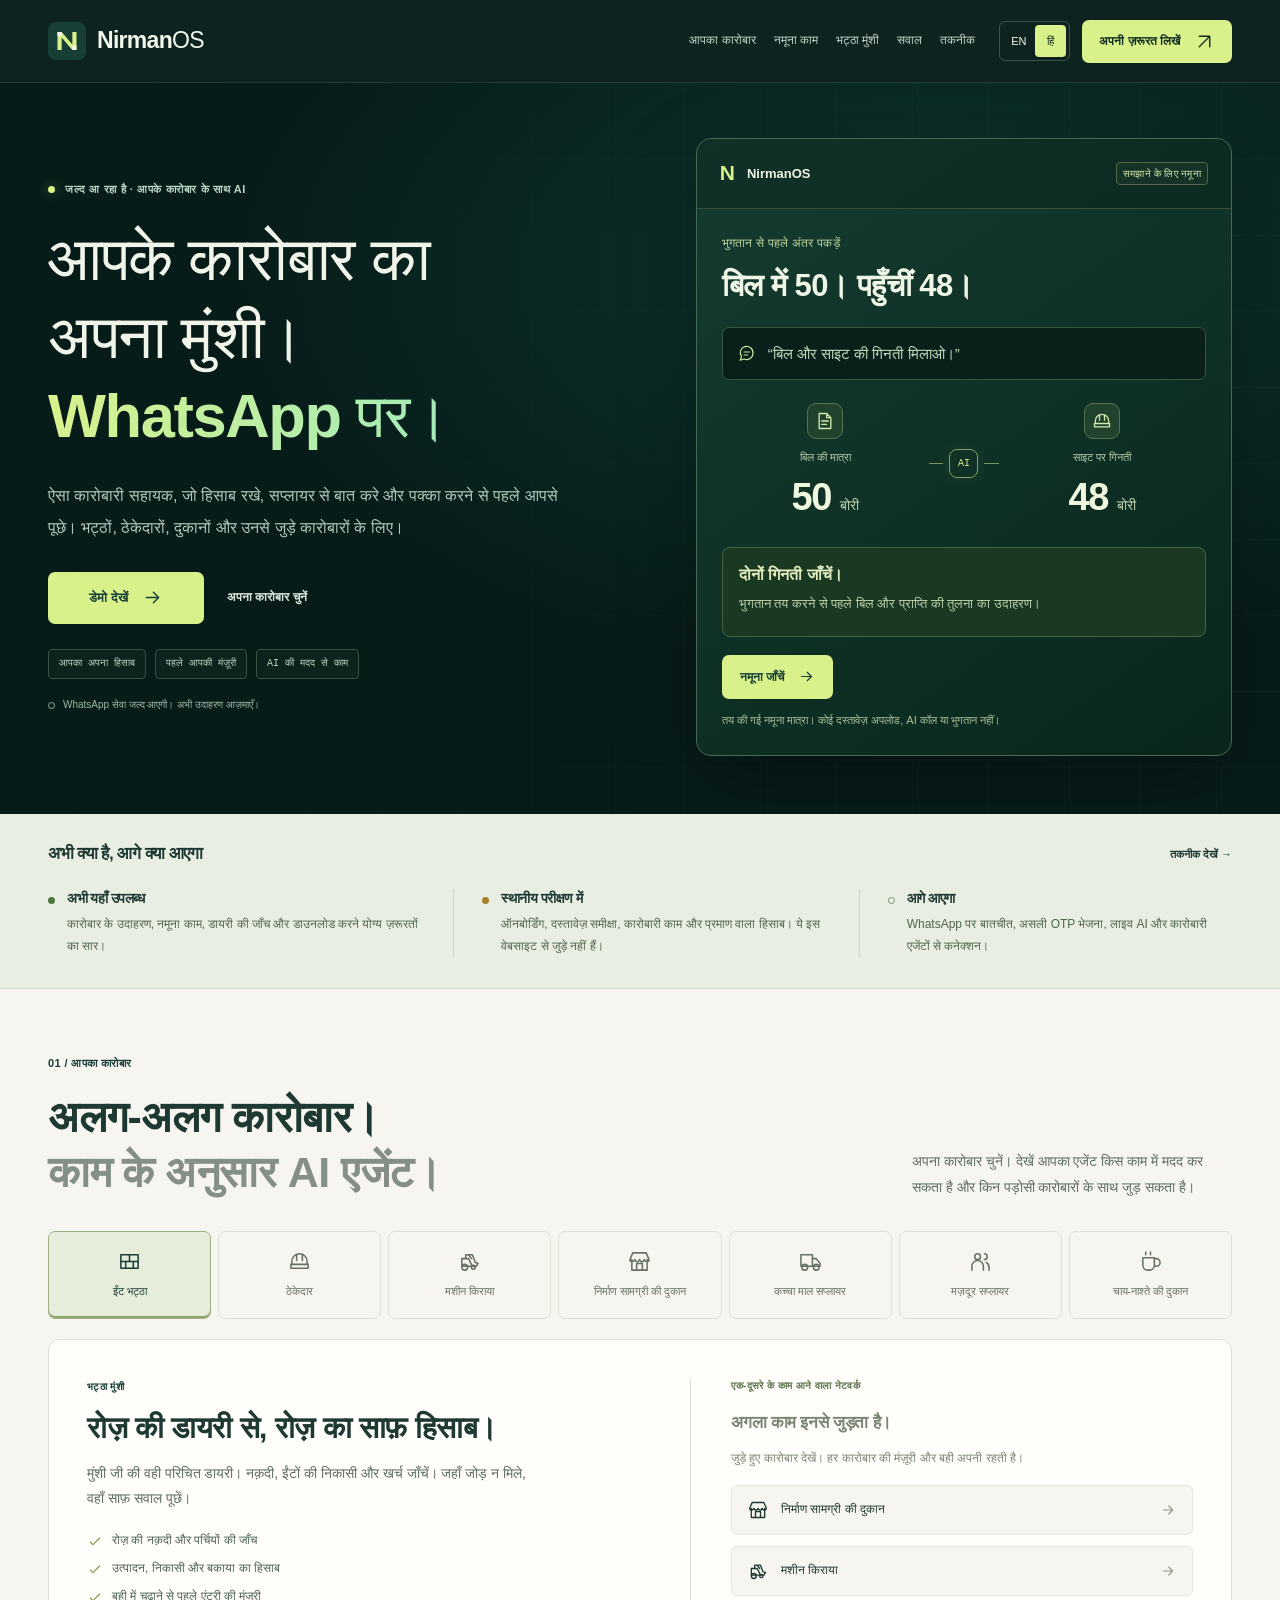
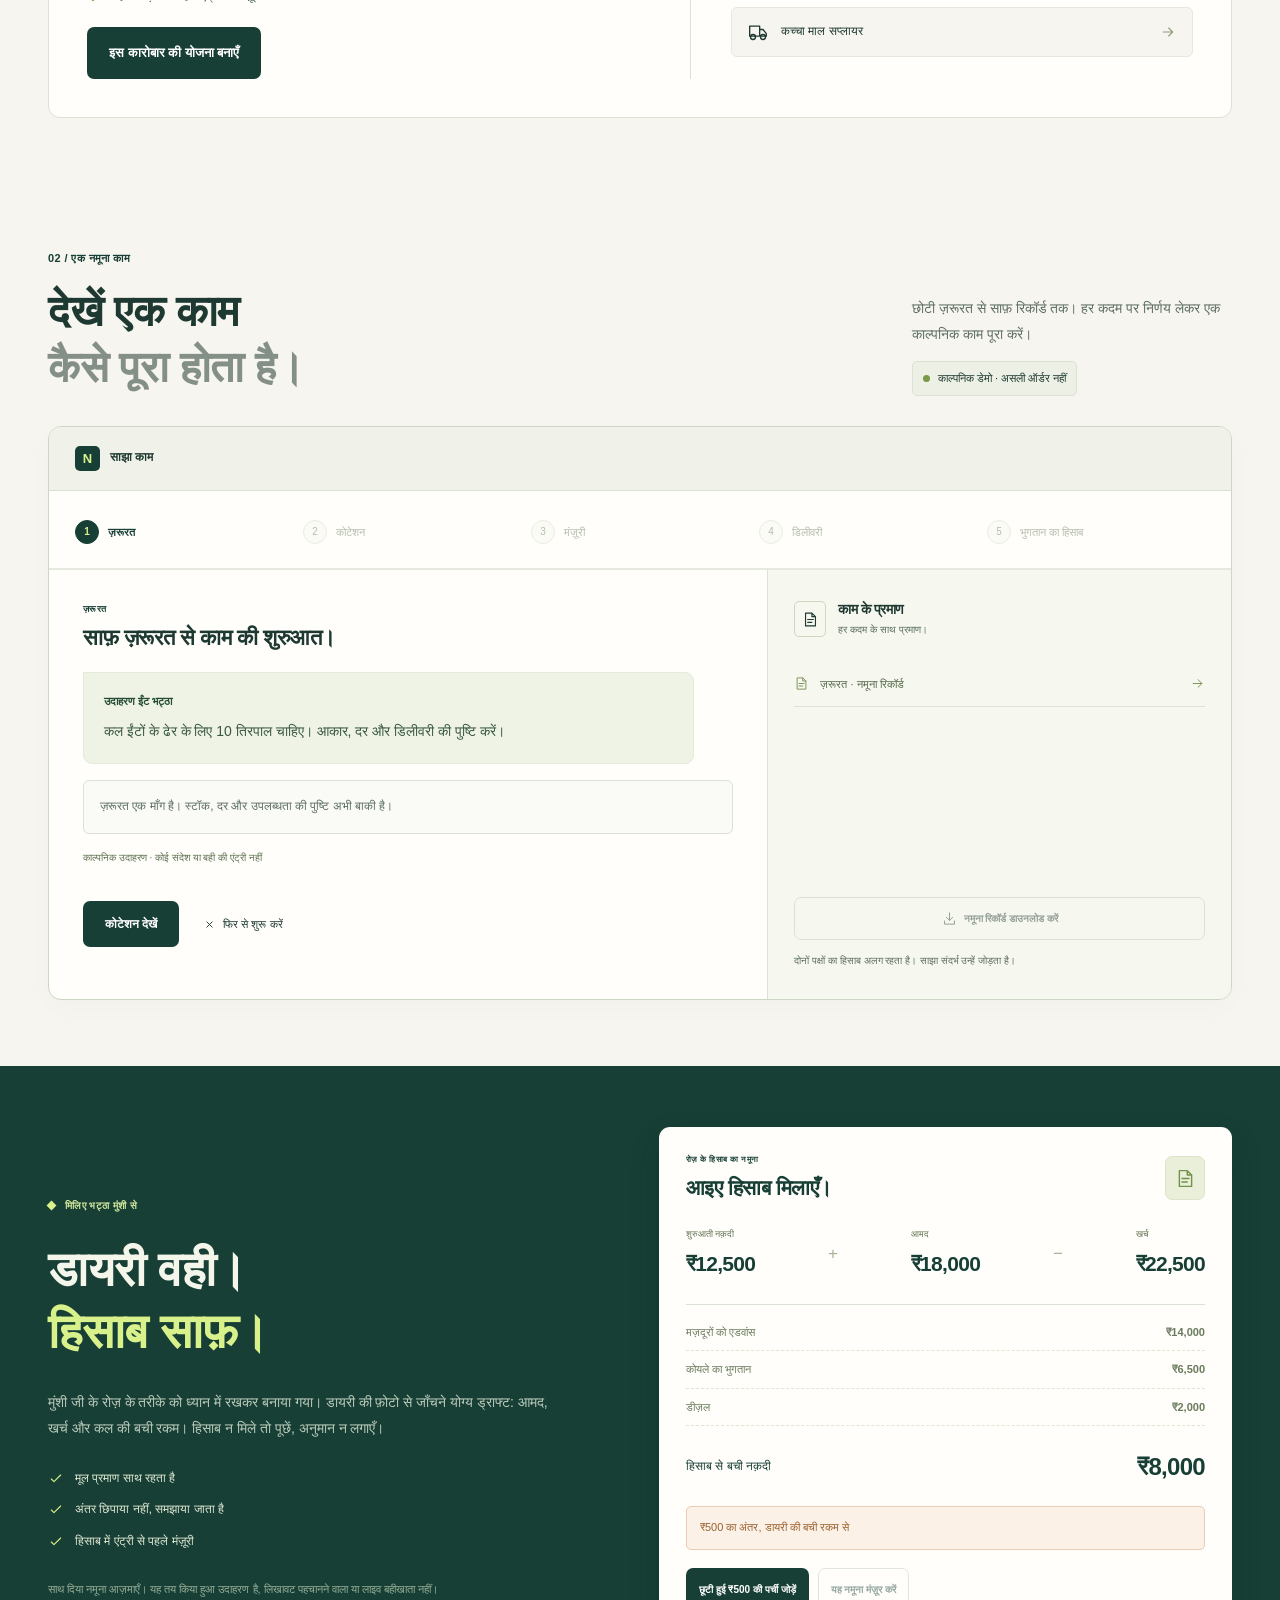
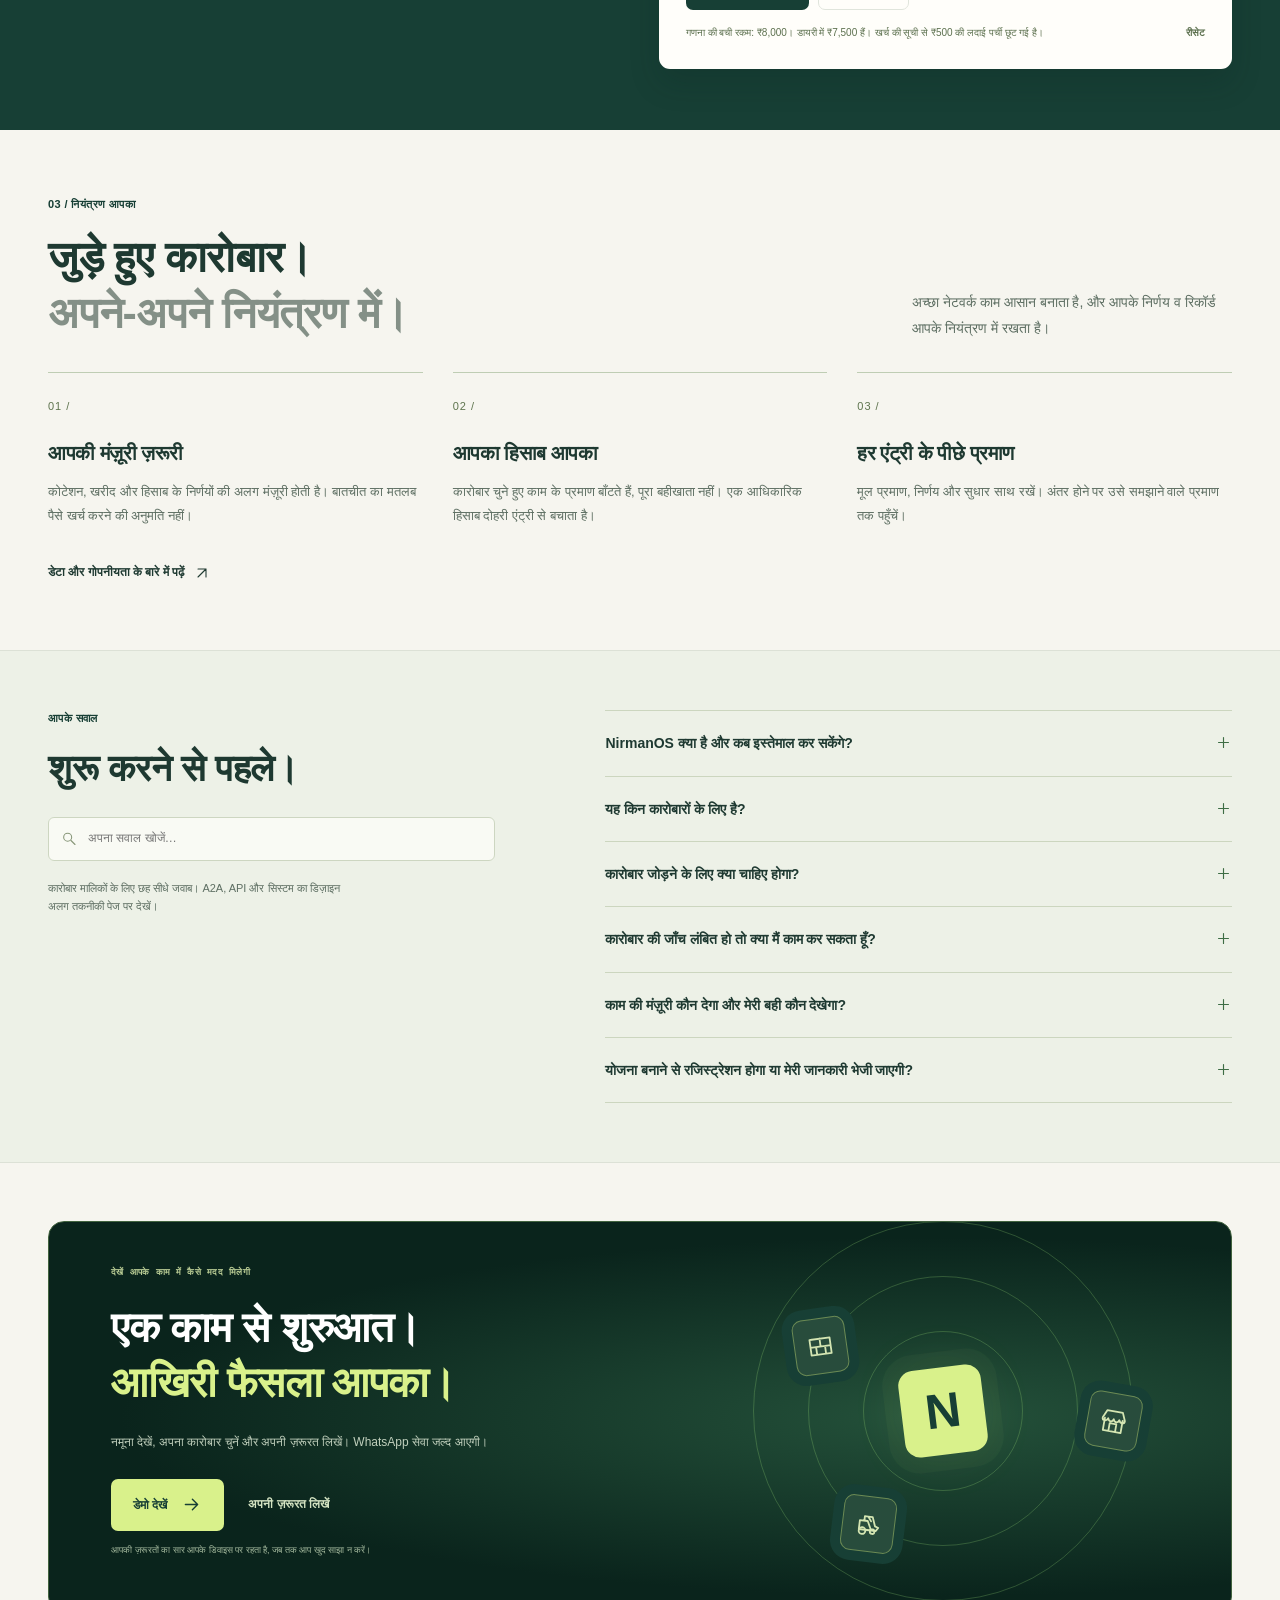
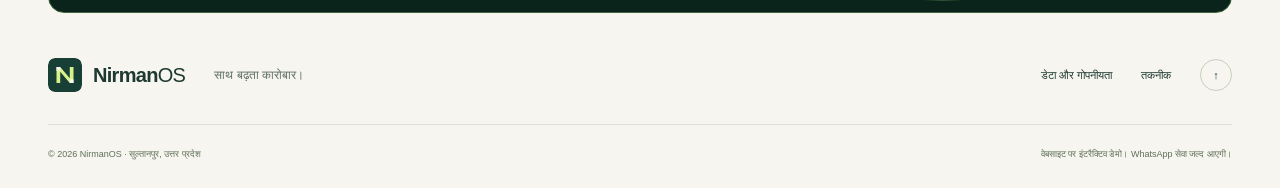
==== commit 2c1b03b7: "Add files via upload" ====
--- a/index.html
+++ b/index.html
@@ -1,15 +1,15 @@
 <!doctype html>
-<html lang="en">
+<html lang="hi">
 <head>
   <meta charset="utf-8"><meta name="viewport" content="width=device-width, initial-scale=1">
-  <title>NirmanOS — AI agents. Real work. One network.</title>
-  <meta name="description" content="Explore NirmanOS: a connected ecosystem of business agents for brick kilns, contractors, shops and suppliers. Try sample jobs, evidence-backed books and a guided setup brief.">
+  <title>NirmanOS — आपके कारोबार का अपना मुंशी · जल्द आ रहा है</title>
+  <meta name="description" content="आपके कारोबार का अपना मुंशी, WhatsApp पर। सेवा जल्द आएगी। अभी भट्ठों, दुकानों और ठेकेदारों के लिए नमूना काम और प्रमाण वाला हिसाब देखें।">
   <meta name="theme-color" content="#173f35"><meta property="og:type" content="website"><meta property="og:site_name" content="NirmanOS">
-  <meta property="og:title" content="NirmanOS — AI agents. Real work. One network."><meta property="og:description" content="Business-aware AI agents, structured A2A coordination and evidence-linked work. Explore the NirmanOS ecosystem.">
-  <meta property="og:image" content="og-image.png"><meta property="og:image:width" content="1200"><meta property="og:image:height" content="630"><meta name="twitter:card" content="summary_large_image"><link rel="icon" type="image/svg+xml" href="favicon.svg">
-  <link rel="stylesheet" href="style.css?v=20261030-ai2"><link rel="stylesheet" href="ai.css?v=20261030-ai2"><script src="data.js?v=20261030-ai2" defer></script><script src="app.js?v=20261030-ai2" defer></script><script src="ai.js?v=20261030-ai2" defer></script>
+  <meta property="og:title" content="NirmanOS — आपके कारोबार का अपना मुंशी · जल्द आ रहा है"><meta property="og:description" content="हिसाब रखे, सप्लायर से बात करे और पक्का करने से पहले आपसे पूछे। WhatsApp सेवा जल्द आ रही है; अभी डेमो देखें।">
+  <meta property="og:image" content="og-image.png?v=20261030-hi3"><meta property="og:image:width" content="1200"><meta property="og:image:height" content="630"><meta name="twitter:card" content="summary_large_image"><link rel="icon" type="image/svg+xml" href="favicon.svg">
+  <link rel="stylesheet" href="style.css?v=20261030-hi3"><link rel="stylesheet" href="ai.css?v=20261030-hi3"><link rel="stylesheet" href="polish.css?v=20261030-hi3"><script src="data.js?v=20261030-hi3" defer></script><script src="app.js?v=20261030-hi3" defer></script><script src="polish.js?v=20261030-hi3" defer></script>
 </head>
-<body class="ai-edition">
+<body class="ai-edition home-edition" data-page="home">
 <svg class="svg-library" xmlns="http://www.w3.org/2000/svg" aria-hidden="true"><defs>
   <symbol id="i-arrow" viewBox="0 0 24 24"><path d="M5 12h14m-6-6 6 6-6 6"/></symbol>
   <symbol id="i-up-right" viewBox="0 0 24 24"><path d="M6 18 18 6M6 6h12v12"/></symbol>
@@ -30,90 +30,70 @@
   <symbol id="i-download" viewBox="0 0 24 24"><path d="M12 3v12m-5-5 5 5 5-5M4 16v5h16v-5"/></symbol>
   <symbol id="i-search" viewBox="0 0 24 24"><circle cx="10" cy="10" r="6"/><path d="m15 15 6 6"/></symbol>
 </defs></svg>
-<a class="skip-link" href="#main" data-en="Skip to content" data-hi="मुख्य सामग्री पर जाएँ">Skip to content</a>
+<a class="skip-link" href="#main" data-en="Skip to content" data-hi="मुख्य सामग्री पर जाएँ">मुख्य सामग्री पर जाएँ</a>
 <header class="site-header">
   <div class="container nav">
-    <a class="brand" href="#top" aria-label="NirmanOS home"><img src="logo.svg" width="38" height="38" alt=""><span>Nirman<span class="brand-os">OS</span></span></a>
-    <nav class="desktop-nav" aria-label="Main navigation"><a href="#ecosystem" data-en="The ecosystem" data-hi="कारोबारी नेटवर्क">The ecosystem</a><a href="#architecture" data-en="The intelligence" data-hi="AI की तकनीक">The intelligence</a><a href="#munshi">Bhatta Munshi</a><a href="#trust" data-en="Your control" data-hi="आपका नियंत्रण">Your control</a></nav>
-    <div class="nav-actions"><div class="language-switch" role="group" aria-label="Language"><button type="button" data-set-lang="en" aria-pressed="true">EN</button><button type="button" data-set-lang="hi" aria-pressed="false" lang="hi">हिं</button></div><button class="button button-small button-dark nav-cta" type="button" data-open-brief><span data-en="Plan my setup" data-hi="अपनी शुरुआत तय करें">Plan my setup</span><svg class="icon"><use href="#i-up-right"/></svg></button><button type="button" class="menu-toggle" id="menu-toggle" aria-expanded="false" aria-controls="mobile-nav" aria-label="Open menu"><span></span><span></span></button></div>
+    <a class="brand" href="#top" aria-label="NirmanOS मुख्य पेज" data-label-en="NirmanOS home" data-label-hi="NirmanOS मुख्य पेज"><img src="logo.svg" width="38" height="38" alt=""><span>Nirman<span class="brand-os">OS</span></span></a>
+    <nav class="desktop-nav" aria-label="मुख्य मेन्यू" data-label-en="Main navigation" data-label-hi="मुख्य मेन्यू"><a href="#ecosystem" data-en="Your business" data-hi="आपका कारोबार">आपका कारोबार</a><a href="#demo" data-en="Try a job" data-hi="नमूना काम">नमूना काम</a><a href="#munshi" data-en="Bhatta Munshi" data-hi="भट्ठा मुंशी">भट्ठा मुंशी</a><a href="#customer-faq" data-en="Questions" data-hi="सवाल">सवाल</a><a href="technical.html?lang=hi" data-en="Technical" data-hi="तकनीक">तकनीक</a></nav>
+    <div class="nav-actions"><div class="language-switch" role="group" aria-label="भाषा" data-label-en="Language" data-label-hi="भाषा"><button type="button" data-set-lang="en" aria-pressed="false">EN</button><button type="button" data-set-lang="hi" aria-pressed="true" lang="hi">हिं</button></div><button class="button button-small button-dark nav-cta" type="button" data-open-brief><span data-en="Write my requirements" data-hi="अपनी ज़रूरत लिखें">अपनी ज़रूरत लिखें</span><svg class="icon"><use href="#i-up-right"/></svg></button><button type="button" class="menu-toggle" id="menu-toggle" aria-expanded="false" aria-controls="mobile-nav" aria-label="Open menu"><span></span><span></span></button></div>
   </div>
-  <nav id="mobile-nav" class="mobile-nav" aria-label="Mobile navigation" hidden><a href="#ecosystem" data-en="The ecosystem" data-hi="कारोबारी नेटवर्क">The ecosystem</a><a href="#architecture" data-en="The intelligence" data-hi="AI की तकनीक">The intelligence</a><a href="#munshi">Bhatta Munshi</a><a href="#trust" data-en="Your control" data-hi="आपका नियंत्रण">Your control</a><button type="button" data-open-brief data-en="Plan my setup" data-hi="अपनी शुरुआत तय करें">Plan my setup</button></nav>
+  <nav id="mobile-nav" class="mobile-nav" aria-label="Mobile navigation" hidden><a href="#ecosystem" data-en="Your business" data-hi="आपका कारोबार">आपका कारोबार</a><a href="#demo" data-en="Try a job" data-hi="नमूना काम">नमूना काम</a><a href="#munshi" data-en="Bhatta Munshi" data-hi="भट्ठा मुंशी">भट्ठा मुंशी</a><a href="#customer-faq" data-en="Questions" data-hi="सवाल">सवाल</a><a href="technical.html?lang=hi" data-en="Technical" data-hi="तकनीक">तकनीक</a><button type="button" data-open-brief data-en="Write my requirements" data-hi="अपनी ज़रूरत लिखें">अपनी ज़रूरत लिखें</button></nav>
   <div class="scroll-track"><div id="scroll-progress"></div></div>
 </header>
 <main id="main">
-<div class="hero-shell">
+<div class="hero-shell home-hero-shell">
 <section class="hero container" id="top" aria-labelledby="hero-title">
-  <div class="hero-copy"><p class="eyebrow"><span class="status-dot"></span><span data-en="THE BUSINESS AI ECOSYSTEM" data-hi="कारोबार के लिए AI का नेटवर्क">THE BUSINESS AI ECOSYSTEM</span></p>
-    <h1 id="hero-title"><span data-en="AI agents." data-hi="AI एजेंट।">AI agents.</span><br><span data-en="Real work." data-hi="असली काम।">Real work.</span><br><em data-en="One network." data-hi="एक नेटवर्क।">One network.</em></h1>
-    <p class="hero-description" data-en="An AI workforce for the businesses that build. Turn everyday requests into coordinated work across kilns, contractors, machines and local suppliers. Your business stays in control." data-hi="निर्माण से जुड़े कारोबारों के लिए AI की टीम। रोज़ की ज़रूरतों पर भट्ठों, ठेकेदारों, मशीन मालिकों और स्थानीय सप्लायरों को साथ लाएँ। नियंत्रण आपके कारोबार का।">An AI workforce for the businesses that build. Turn everyday requests into coordinated work across kilns, contractors, machines and local suppliers. Your business stays in control.</p>
-    <div class="hero-actions"><a class="button button-lime" href="#ecosystem"><span data-en="Find your AI agent" data-hi="अपना AI एजेंट चुनें">Find your AI agent</span><svg class="icon"><use href="#i-arrow"/></svg></a><a class="text-link" href="#architecture"><span data-en="Inside the technology" data-hi="तकनीक को समझें">Inside the technology</span><svg class="icon"><use href="#i-up-right"/></svg></a></div>
-    <div class="hero-capabilities" aria-label="Design principles"><span data-en="Business-aware" data-hi="कारोबार की समझ">Business-aware</span><span>A2A coordination</span><span data-en="Evidence-linked" data-hi="प्रमाण से जुड़ा">Evidence-linked</span></div>
-    <p class="preview-note"><span class="tiny-ring" aria-hidden="true"></span><span data-en="Explore the technology · WhatsApp integration comes next" data-hi="तकनीक का डेमो देखें · WhatsApp बाद में जुड़ेगा">Explore the technology · WhatsApp integration comes next</span></p>
+  <div class="hero-copy"><p class="eyebrow"><span class="status-dot"></span><span data-en="COMING SOON · YOUR BUSINESS, WITH AI" data-hi="जल्द आ रहा है · आपके कारोबार के साथ AI">जल्द आ रहा है · आपके कारोबार के साथ AI</span></p>
+    <h1 id="hero-title"><span data-en="Your business’s" data-hi="आपके कारोबार का">आपके कारोबार का</span><br><span data-en="own munshi." data-hi="अपना मुंशी।">अपना मुंशी।</span><br><em data-en="On WhatsApp." data-hi="WhatsApp पर।">WhatsApp पर।</em></h1>
+    <p class="hero-description" data-en="A business assistant designed to keep your books, coordinate with suppliers, and ask you before anything is final. Built for kilns, contractors, shops and the people they work with." data-hi="ऐसा कारोबारी सहायक, जो हिसाब रखे, सप्लायर से बात करे और पक्का करने से पहले आपसे पूछे। भट्ठों, ठेकेदारों, दुकानों और उनसे जुड़े कारोबारों के लिए।">ऐसा कारोबारी सहायक, जो हिसाब रखे, सप्लायर से बात करे और पक्का करने से पहले आपसे पूछे। भट्ठों, ठेकेदारों, दुकानों और उनसे जुड़े कारोबारों के लिए।</p>
+    <div class="hero-actions"><a class="button button-lime" href="#demo"><span data-en="Try the demo" data-hi="डेमो देखें">डेमो देखें</span><svg class="icon"><use href="#i-arrow"/></svg></a><a class="text-link" href="#ecosystem"><span data-en="Find your business" data-hi="अपना कारोबार चुनें">अपना कारोबार चुनें</span></a></div>
+    <div class="hero-capabilities"><span data-en="Your own books" data-hi="आपका अपना हिसाब">आपका अपना हिसाब</span><span data-en="Your approval first" data-hi="पहले आपकी मंज़ूरी">पहले आपकी मंज़ूरी</span><span data-en="AI-assisted work" data-hi="AI की मदद से काम">AI की मदद से काम</span></div>
+    <p class="preview-note"><span class="tiny-ring" aria-hidden="true"></span><span data-en="WhatsApp service coming soon. Explore the examples today." data-hi="WhatsApp सेवा जल्द आएगी। अभी उदाहरण आज़माएँ।">WhatsApp सेवा जल्द आएगी। अभी उदाहरण आज़माएँ।</span></p>
   </div>
-  <div class="ai-console" id="ai-simulation" data-phase="idle" aria-label="AI orchestration simulation">
-    <div class="ai-console-bar"><span class="ai-console-name"><span class="console-mark">N</span> NIRMAN<span class="console-os">OS</span><span class="console-divider">/</span><span data-en="AGENT STUDIO" data-hi="एजेंट स्टूडियो">AGENT STUDIO</span></span><span class="ai-demo-badge" data-en="SIMULATION" data-hi="सिमुलेशन">SIMULATION</span></div>
-    <div class="ai-console-content">
-      <div class="ai-prompt-heading"><span data-en="01 / PICK A REQUIREMENT" data-hi="01 / ज़रूरत चुनें">01 / PICK A REQUIREMENT</span><svg class="icon"><use href="#i-chat"/></svg></div>
-      <div id="ai-scenarios" class="ai-scenarios" role="group" aria-label="Sample requirement"><button type="button" class="ai-chip" data-ai-scenario="bricks" aria-pressed="true">Bricks</button><button type="button" class="ai-chip" data-ai-scenario="machinery" aria-pressed="false">Machinery</button><button type="button" class="ai-chip" data-ai-scenario="supplies" aria-pressed="false">Shop supplies</button></div>
-      <p class="ai-request" id="ai-request">“I need 5,000 bricks delivered to my site.”</p>
-      <div class="ai-network" id="ai-network" data-ai-active="none" aria-label="Simulated agent network">
-        <svg class="ai-connections" viewBox="0 0 600 170" preserveAspectRatio="none" aria-hidden="true"><defs><linearGradient id="ai-wire"><stop stop-color="#78e5cf"/><stop offset="1" stop-color="#d9f18b"/></linearGradient></defs><path class="ai-wire" d="M72 85H270M310 85C390 85 360 30 486 30M310 85H486M310 85C390 85 360 140 486 140"/><path class="ai-wire-flow ai-flow-input" d="M72 85H270"/><path class="ai-wire-flow ai-flow-kiln" d="M310 85C390 85 360 30 486 30"/><path class="ai-wire-flow ai-flow-rental" d="M310 85H486"/><path class="ai-wire-flow ai-flow-shop" d="M310 85C390 85 360 140 486 140"/></svg>
-        <div class="ai-node ai-node-owner" data-ai-node="owner"><span class="ai-node-symbol"><svg class="icon"><use href="#i-helmet"/></svg></span><span data-ai-node-label>Your agent</span></div>
-        <div class="ai-node ai-node-core" data-ai-node="orchestrator"><span class="ai-core-ring"></span><span class="ai-node-symbol">N</span><span data-ai-node-label>Orchestrator</span><small>CONTEXT + POLICY</small></div>
-        <div class="ai-destination-nodes"><div class="ai-node ai-node-target" data-ai-node="kiln"><svg class="icon"><use href="#i-brick"/></svg><span data-ai-node-label>Kiln agent</span><i></i></div><div class="ai-node ai-node-target" data-ai-node="rental"><svg class="icon"><use href="#i-machine"/></svg><span data-ai-node-label>Rental agent</span><i></i></div><div class="ai-node ai-node-target" data-ai-node="shop"><svg class="icon"><use href="#i-shop"/></svg><span data-ai-node-label>Shop agent</span><i></i></div></div>
-      </div>
-      <div class="ai-trace-heading"><span data-en="COORDINATION TRACE" data-hi="काम का क्रम">COORDINATION TRACE</span><span id="ai-stage-label">READY</span></div><ol class="ai-log" id="ai-log"></ol>
-      <div class="ai-result" id="ai-result" hidden><div><strong id="ai-result-title"></strong><p id="ai-result-body"></p></div><span id="ai-approval-badge"></span></div>
-      <div class="ai-controls"><button type="button" class="button button-lime" id="ai-run"><span data-ai-run-label>Run simulation</span><svg class="icon"><use href="#i-arrow"/></svg></button><button type="button" class="ai-reset" id="ai-reset">Reset</button><span id="ai-status" role="status" aria-live="polite"></span></div>
-      <p class="ai-caption" data-en="Scripted demonstration. No real agents, messages or model calls." data-hi="तय उदाहरण का डेमो। कोई असली एजेंट, संदेश या मॉडल कॉल नहीं।">Scripted demonstration. No real agents, messages or model calls.</p>
+  <div class="shortage-card" id="shortage-demo" data-checked="false" aria-labelledby="shortage-title">
+    <div class="shortage-bar"><span class="shortage-brand"><span class="console-mark">N</span> NirmanOS</span><span class="ai-demo-badge" data-en="ILLUSTRATIVE EXAMPLE" data-hi="समझाने के लिए नमूना">समझाने के लिए नमूना</span></div>
+    <div class="shortage-inner"><p class="shortage-eyebrow" data-en="CATCH THE DIFFERENCE BEFORE YOU PAY" data-hi="भुगतान से पहले अंतर पकड़ें">भुगतान से पहले अंतर पकड़ें</p><h2 id="shortage-title" data-en="50 billed. 48 received." data-hi="बिल में 50। पहुँचीं 48।">बिल में 50। पहुँचीं 48।</h2>
+      <p class="shortage-message"><svg class="icon"><use href="#i-chat"/></svg><span data-en="“Check this bill against the site count.”" data-hi="“बिल और साइट की गिनती मिलाओ।”">“बिल और साइट की गिनती मिलाओ।”</span></p>
+      <div class="shortage-compare"><div><span class="shortage-doc-icon"><svg class="icon"><use href="#i-document"/></svg></span><span data-en="On the bill" data-hi="बिल की मात्रा">बिल की मात्रा</span><strong>50 <small data-en="bags" data-hi="बोरी">बोरी</small></strong></div><span class="shortage-connector" aria-hidden="true"><i></i><span>AI</span><i></i></span><div><span class="shortage-doc-icon"><svg class="icon"><use href="#i-helmet"/></svg></span><span data-en="At the site" data-hi="साइट पर गिनती">साइट पर गिनती</span><strong>48 <small data-en="bags" data-hi="बोरी">बोरी</small></strong></div></div>
+      <div class="shortage-result" id="shortage-result" role="status"><strong id="shortage-result-title">दोनों गिनती जाँचें।</strong><p id="shortage-result-body">भुगतान तय करने से पहले बिल और प्राप्ति की तुलना का उदाहरण।</p></div>
+      <button type="button" class="button button-lime shortage-check" id="shortage-check"><span id="shortage-check-label">नमूना जाँचें</span><svg class="icon"><use href="#i-arrow"/></svg></button>
+      <p class="shortage-caption" data-en="Fixed sample quantities. No document upload, AI call or payment." data-hi="तय की गई नमूना मात्रा। कोई दस्तावेज़ अपलोड, AI कॉल या भुगतान नहीं।">तय की गई नमूना मात्रा। कोई दस्तावेज़ अपलोड, AI कॉल या भुगतान नहीं।</p>
     </div>
   </div>
 </section>
-<div class="hero-bottom container"><span class="hero-bottom-label" data-en="CONVERSATION → COORDINATION → EVIDENCE" data-hi="बातचीत → तालमेल → प्रमाण">CONVERSATION → COORDINATION → EVIDENCE</span><a href="#demo" data-en="Explore a complete sample job ↓" data-hi="पूरा उदाहरण काम देखें ↓">Explore a complete sample job ↓</a></div>
 </div>
-<div class="business-strip"><div class="container strip-inner"><span class="strip-label" data-en="BUILT FOR THE PEOPLE WHO BUILD" data-hi="निर्माण करने वालों के लिए">BUILT FOR THE PEOPLE WHO BUILD</span><div class="industry"><svg class="icon"><use href="#i-brick"/></svg><span data-en="Kilns" data-hi="भट्ठे">Kilns</span></div><div class="industry"><svg class="icon"><use href="#i-helmet"/></svg><span data-en="Contractors" data-hi="ठेकेदार">Contractors</span></div><div class="industry"><svg class="icon"><use href="#i-machine"/></svg><span data-en="Machine owners" data-hi="मशीन मालिक">Machine owners</span></div><div class="industry"><svg class="icon"><use href="#i-shop"/></svg><span data-en="Shops & suppliers" data-hi="दुकानें और सप्लायर">Shops & suppliers</span></div></div></div>
+<section class="readiness-section" aria-labelledby="readiness-title"><div class="container"><div class="readiness-heading"><h2 id="readiness-title" data-en="What you can use, and what comes next" data-hi="अभी क्या है, आगे क्या आएगा">अभी क्या है, आगे क्या आएगा</h2><a href="technical.html?lang=hi" class="text-link" data-en="See the technology →" data-hi="तकनीक देखें →">तकनीक देखें →</a></div><div class="readiness-grid">
+<article class="readiness-item"><span class="readiness-dot ready"></span><div><h3 data-en="Available here" data-hi="अभी यहाँ उपलब्ध">अभी यहाँ उपलब्ध</h3><p data-en="Business examples, a sample job, a diary check and a downloadable setup brief." data-hi="कारोबार के उदाहरण, नमूना काम, डायरी की जाँच और डाउनलोड करने योग्य ज़रूरतों का सार।">कारोबार के उदाहरण, नमूना काम, डायरी की जाँच और डाउनलोड करने योग्य ज़रूरतों का सार।</p></div></article>
+<article class="readiness-item"><span class="readiness-dot testing"></span><div><h3 data-en="Tested locally" data-hi="स्थानीय परीक्षण में">स्थानीय परीक्षण में</h3><p data-en="Onboarding, document review, business workflows and evidence-linked books. Not connected to this website." data-hi="ऑनबोर्डिंग, दस्तावेज़ समीक्षा, कारोबारी काम और प्रमाण वाला हिसाब। ये इस वेबसाइट से जुड़े नहीं हैं।">ऑनबोर्डिंग, दस्तावेज़ समीक्षा, कारोबारी काम और प्रमाण वाला हिसाब। ये इस वेबसाइट से जुड़े नहीं हैं।</p></div></article>
+<article class="readiness-item"><span class="readiness-dot future"></span><div><h3 data-en="Coming later" data-hi="आगे आएगा">आगे आएगा</h3><p data-en="WhatsApp conversations, actual OTP delivery, live AI and connections to business agents." data-hi="WhatsApp पर बातचीत, असली OTP भेजना, लाइव AI और कारोबारी एजेंटों से कनेक्शन।">WhatsApp पर बातचीत, असली OTP भेजना, लाइव AI और कारोबारी एजेंटों से कनेक्शन।</p></div></article>
+</div></div></section>
 <section class="section container" id="ecosystem" aria-labelledby="ecosystem-title">
-  <div class="section-heading"><div><p class="eyebrow" data-en="01 / FIND YOUR PLACE" data-hi="01 / अपनी जगह चुनें">01 / FIND YOUR PLACE</p><h2 id="ecosystem-title"><span data-en="Different businesses." data-hi="अलग-अलग कारोबार।">Different businesses.</span><br><span class="muted-heading" data-en="Specialist AI agents." data-hi="काम के अनुसार AI एजेंट।">Specialist AI agents.</span></h2></div><p data-en="Choose your business to see what your agent can help with—and the neighbours you can work with." data-hi="अपना कारोबार चुनें। देखें आपका एजेंट किस काम में मदद कर सकता है और किन पड़ोसी कारोबारों के साथ जुड़ सकता है।">Choose your business to see what your agent can help with—and the neighbours you can work with.</p></div>
+  <div class="section-heading"><div><p class="eyebrow" data-en="01 / YOUR BUSINESS" data-hi="01 / आपका कारोबार">01 / आपका कारोबार</p><h2 id="ecosystem-title"><span data-en="Different businesses." data-hi="अलग-अलग कारोबार।">अलग-अलग कारोबार।</span><br><span class="muted-heading" data-en="Specialist AI agents." data-hi="काम के अनुसार AI एजेंट।">काम के अनुसार AI एजेंट।</span></h2></div><p data-en="Choose your business to see what your agent can help with—and the neighbours you can work with." data-hi="अपना कारोबार चुनें। देखें आपका एजेंट किस काम में मदद कर सकता है और किन पड़ोसी कारोबारों के साथ जुड़ सकता है।">अपना कारोबार चुनें। देखें आपका एजेंट किस काम में मदद कर सकता है और किन पड़ोसी कारोबारों के साथ जुड़ सकता है।</p></div>
   <div class="business-tabs" id="business-tabs" role="tablist" aria-label="Business types"></div><div id="business-panel" class="business-panel" role="tabpanel" tabindex="0"></div>
-  <noscript><p class="no-script">Enable JavaScript to explore the seven business profiles and interactive examples. NirmanOS supports brick kilns, machinery rental, contractors, construction shops, raw-material suppliers, manpower suppliers and snacks shops.</p></noscript>
+  <noscript><p class="no-script">सातों कारोबार और इंटरैक्टिव डेमो देखने के लिए JavaScript चालू करें। NirmanOS भट्ठों, मशीन किराये, ठेकेदारी, निर्माण सामग्री की दुकानों, कच्चा माल व मज़दूर सप्लायरों और नाश्ते की दुकानों के लिए है।</p></noscript>
 </section>
-<section class="architecture-section" id="architecture" aria-labelledby="architecture-title"><div class="container">
-  <div class="architecture-heading"><div><p class="eyebrow" data-en="THE INTELLIGENCE LAYER" data-hi="AI कैसे काम करता है">THE INTELLIGENCE LAYER</p><h2 id="architecture-title"><span data-en="One conversation." data-hi="एक बातचीत।">One conversation.</span><br><em data-en="A coordinated system." data-hi="मिलकर काम करता सिस्टम।">A coordinated system.</em></h2></div><p data-en="The architecture separates understanding, permissions, business coordination and records. Every handoff has a purpose. Every important decision has an owner." data-hi="इस डिज़ाइन में समझ, अनुमति, कारोबारों का तालमेल और रिकॉर्ड अलग चरण हैं। हर चरण का काम तय है। हर महत्वपूर्ण निर्णय की ज़िम्मेदारी तय है।">The architecture separates understanding, permissions, business coordination and records. Every handoff has a purpose. Every important decision has an owner.</p></div>
-  <div class="architecture-flow">
-    <article><span class="architecture-index">01 / CONTEXT</span><div class="architecture-icon"><svg class="icon"><use href="#i-chat"/></svg></div><h3 data-en="Understand the ask" data-hi="ज़रूरत समझें">Understand the ask</h3><p data-en="Identify the business, requirement and missing details. Ask a follow-up when the request is unclear." data-hi="कारोबार, ज़रूरत और छूटी जानकारी पहचानें। बात साफ़ न हो तो दोबारा पूछें।">Identify the business, requirement and missing details. Ask a follow-up when the request is unclear.</p><code>intent + business_context</code></article>
-    <article><span class="architecture-index">02 / POLICY</span><div class="architecture-icon"><svg class="icon"><use href="#i-shield"/></svg></div><h3 data-en="Check the authority" data-hi="अनुमति जाँचें">Check the authority</h3><p data-en="Bind the request to the right owner and business. Keep spending, access and approval rules explicit." data-hi="अनुरोध को सही मालिक और कारोबार से जोड़ें। खर्च, पहुँच और मंज़ूरी के नियम स्पष्ट रखें।">Bind the request to the right owner and business. Keep spending, access and approval rules explicit.</p><code>identity + approval_gate</code></article>
-    <article><span class="architecture-index">03 / COORDINATION</span><div class="architecture-icon"><svg class="icon"><use href="#i-link"/></svg></div><h3 data-en="Delegate the work" data-hi="काम सही एजेंट को दें">Delegate the work</h3><p data-en="Pass a structured request to a relevant business agent. Track the response and the job's next state." data-hi="काम का व्यवस्थित अनुरोध संबंधित कारोबार के एजेंट को दें। जवाब और काम की अगली स्थिति का रिकॉर्ड रखें।">Pass a structured request to a relevant business agent. Track the response and the job's next state.</p><code>A2A + task_state</code></article>
-    <article><span class="architecture-index">04 / EVIDENCE</span><div class="architecture-icon"><svg class="icon"><use href="#i-document"/></svg></div><h3 data-en="Keep a traceable record" data-hi="प्रमाण सहित रिकॉर्ड रखें">Keep a traceable record</h3><p data-en="Connect approvals and delivery evidence to one job reference. Each business owns its own books." data-hi="मंज़ूरी और डिलीवरी के प्रमाण को एक काम के संदर्भ से जोड़ें। हर कारोबार का अपना हिसाब रहे।">Connect approvals and delivery evidence to one job reference. Each business owns its own books.</p><code>job_ref + evidence_refs</code></article>
-  </div>
-  <div class="architecture-foot"><p><span class="architecture-state"></span><span data-en="Architecture preview · production adapters are connected separately" data-hi="आर्किटेक्चर डेमो · वास्तविक सेवा के कनेक्शन अलग से जोड़े जाएँगे">Architecture preview · production adapters are connected separately</span></p><a class="text-link" href="#technical-faq"><span data-en="Technical questions, answered" data-hi="तकनीकी सवालों के जवाब">Technical questions, answered</span><svg class="icon"><use href="#i-arrow"/></svg></a></div>
-</div></section>
-<section class="how-section" id="how" aria-labelledby="how-title"><div class="container">
-  <div class="section-heading"><div><p class="eyebrow" data-en="02 / A FAMILIAR WAY TO START" data-hi="02 / शुरुआत का आसान तरीका">02 / A FAMILIAR WAY TO START</p><h2 id="how-title" data-en="It starts with a hello." data-hi="शुरुआत बस एक नमस्ते से।">It starts with a hello.</h2></div><p data-en="A single entry point. An agent shaped around your business. You stay in control at every step." data-hi="एक ही शुरुआत। आपके कारोबार के अनुसार एजेंट। हर कदम पर नियंत्रण आपका।">A single entry point. An agent shaped around your business. You stay in control at every step.</p></div>
-  <div class="how-grid"><article><span class="step-index">01</span><div class="how-icon"><svg class="icon"><use href="#i-chat"/></svg></div><h3 data-en="Tell us your business" data-hi="अपना कारोबार बताएँ">Tell us your business</h3><p data-en="Choose your business, share your address and verify the owner's contact. Submit registration proof or GST." data-hi="कारोबार चुनें, पता दें और मालिक का नंबर सत्यापित करें। रजिस्ट्रेशन प्रमाण या GST जमा करें।">Choose your business, share your address and verify the owner's contact. Submit registration proof or GST.</p></article><article><span class="step-index">02</span><div class="how-icon"><svg class="icon"><use href="#i-link"/></svg></div><h3 data-en="Put your agent to work" data-hi="एजेंट से काम शुरू करें">Put your agent to work</h3><p data-en="Set up your offerings and daily work. Owners can use their agent while verification is pending." data-hi="सामान, सेवाएँ और रोज़ का काम सेट करें। सत्यापन लंबित रहते हुए भी मालिक एजेंट इस्तेमाल कर सकते हैं।">Set up your offerings and daily work. Owners can use their agent while verification is pending.</p></article><article><span class="step-index">03</span><div class="how-icon"><svg class="icon"><use href="#i-document"/></svg></div><h3 data-en="Keep proof with every job" data-hi="हर काम का प्रमाण रखें">Keep proof with every job</h3><p data-en="Review quotes and confirm work. Each business keeps its own books, linked to the evidence behind each entry." data-hi="कोटेशन जाँचें और काम की पुष्टि करें। हर कारोबार के अपने हिसाब में हर एंट्री का प्रमाण जुड़ा रहता है।">Review quotes and confirm work. Each business keeps its own books, linked to the evidence behind each entry.</p></article></div>
-  <p class="section-footnote"><svg class="icon"><use href="#i-shield"/></svg><span data-en="If verification is rejected, agent access is blocked until a fresh approval. This website does not collect verification documents." data-hi="सत्यापन अस्वीकृत होने पर नई मंज़ूरी तक एजेंट बंद रहता है। इस वेबसाइट पर सत्यापन दस्तावेज़ नहीं लिए जाते।">If verification is rejected, agent access is blocked until a fresh approval. This website does not collect verification documents.</span></p>
-</div></section>
 <section class="section container" id="demo" aria-labelledby="demo-title">
-  <div class="section-heading"><div><p class="eyebrow" data-en="03 / TAKE IT FOR A SPIN" data-hi="03 / खुद आज़माएँ">03 / TAKE IT FOR A SPIN</p><h2 id="demo-title"><span data-en="See a job come" data-hi="देखें एक काम">See a job come</span><br><span class="muted-heading" data-en="together." data-hi="कैसे पूरा होता है।">together.</span></h2></div><div><p data-en="From a small requirement to a clear record. Walk through a fictional job, one decision at a time." data-hi="छोटी ज़रूरत से साफ़ रिकॉर्ड तक। हर कदम पर निर्णय लेकर एक काल्पनिक काम पूरा करें।">From a small requirement to a clear record. Walk through a fictional job, one decision at a time.</p><span class="tag"><span class="status-dot"></span><span data-en="Illustrative demo · no real orders" data-hi="काल्पनिक डेमो · असली ऑर्डर नहीं">Illustrative demo · no real orders</span></span></div></div>
-  <div class="job-workspace"><div class="job-toolbar"><div class="workspace-brand"><span class="mini-mark">N</span><strong data-en="The shared job" data-hi="साझा काम">The shared job</strong></div><label class="scenario-label"><span class="sr-only" data-en="Choose sample job" data-hi="उदाहरण काम चुनें">Choose sample job</span><select id="scenario-select"></select></label></div>
+  <div class="section-heading"><div><p class="eyebrow" data-en="02 / ONE SAMPLE JOB" data-hi="02 / एक नमूना काम">02 / एक नमूना काम</p><h2 id="demo-title"><span data-en="See a job come" data-hi="देखें एक काम">देखें एक काम</span><br><span class="muted-heading" data-en="together." data-hi="कैसे पूरा होता है।">कैसे पूरा होता है।</span></h2></div><div><p data-en="From a small requirement to a clear record. Walk through a fictional job, one decision at a time." data-hi="छोटी ज़रूरत से साफ़ रिकॉर्ड तक। हर कदम पर निर्णय लेकर एक काल्पनिक काम पूरा करें।">छोटी ज़रूरत से साफ़ रिकॉर्ड तक। हर कदम पर निर्णय लेकर एक काल्पनिक काम पूरा करें।</p><span class="tag"><span class="status-dot"></span><span data-en="Illustrative demo · no real orders" data-hi="काल्पनिक डेमो · असली ऑर्डर नहीं">काल्पनिक डेमो · असली ऑर्डर नहीं</span></span></div></div>
+  <div class="job-workspace"><div class="job-toolbar"><div class="workspace-brand"><span class="mini-mark">N</span><strong data-en="The shared job" data-hi="साझा काम">साझा काम</strong></div><label class="scenario-label" hidden><span class="sr-only" data-en="Choose sample job" data-hi="उदाहरण काम चुनें">उदाहरण काम चुनें</span><select id="scenario-select"></select></label></div>
     <div class="job-steps" id="job-steps" aria-label="Job progress"></div><div id="job-progressbar" class="job-progressbar" role="progressbar" aria-label="Job completion" aria-valuemin="0" aria-valuemax="100" aria-valuenow="0"><span></span></div>
-    <div class="job-body"><div class="job-main"><div id="job-stage" aria-live="polite"></div><div class="job-actions"><button type="button" class="button button-dark" id="job-next" data-en="Continue" data-hi="आगे बढ़ें">Continue</button><button type="button" class="button-reset" id="job-reset"><svg class="icon"><use href="#i-plus"/></svg><span data-en="Start again" data-hi="फिर से शुरू करें">Start again</span></button></div><p id="demo-status" class="demo-status" role="status"></p></div><aside class="evidence-aside"><div class="aside-heading"><span class="evidence-symbol"><svg class="icon"><use href="#i-document"/></svg></span><div><h3 data-en="The evidence trail" data-hi="काम के प्रमाण">The evidence trail</h3><p data-en="Proof follows the work." data-hi="हर कदम के साथ प्रमाण।">Proof follows the work.</p></div></div><div id="evidence-list"></div><button type="button" class="button button-outline download-job" id="job-download" disabled><svg class="icon"><use href="#i-download"/></svg><span data-en="Download sample record" data-hi="नमूना रिकॉर्ड डाउनलोड करें">Download sample record</span></button><p class="small-note" data-en="Each side keeps its own books. A shared reference connects them." data-hi="दोनों पक्षों का हिसाब अलग रहता है। साझा संदर्भ उन्हें जोड़ता है।">Each side keeps its own books. A shared reference connects them.</p></aside></div>
+    <div class="job-body"><div class="job-main"><div id="job-stage" aria-live="polite"></div><div class="job-actions"><button type="button" class="button button-dark" id="job-next" data-en="Continue" data-hi="आगे बढ़ें">आगे बढ़ें</button><button type="button" class="button-reset" id="job-reset"><svg class="icon"><use href="#i-plus"/></svg><span data-en="Start again" data-hi="फिर से शुरू करें">फिर से शुरू करें</span></button></div><p id="demo-status" class="demo-status" role="status"></p></div><aside class="evidence-aside"><div class="aside-heading"><span class="evidence-symbol"><svg class="icon"><use href="#i-document"/></svg></span><div><h3 data-en="The evidence trail" data-hi="काम के प्रमाण">काम के प्रमाण</h3><p data-en="Proof follows the work." data-hi="हर कदम के साथ प्रमाण।">हर कदम के साथ प्रमाण।</p></div></div><div id="evidence-list"></div><button type="button" class="button button-outline download-job" id="job-download" disabled><svg class="icon"><use href="#i-download"/></svg><span data-en="Download sample record" data-hi="नमूना रिकॉर्ड डाउनलोड करें">नमूना रिकॉर्ड डाउनलोड करें</span></button><p class="small-note" data-en="Each side keeps its own books. A shared reference connects them." data-hi="दोनों पक्षों का हिसाब अलग रहता है। साझा संदर्भ उन्हें जोड़ता है।">दोनों पक्षों का हिसाब अलग रहता है। साझा संदर्भ उन्हें जोड़ता है।</p></aside></div>
   </div>
 </section>
 <section class="munshi-section" id="munshi" aria-labelledby="munshi-title"><div class="container munshi-grid">
-  <div class="munshi-copy"><p class="eyebrow"><span class="flagship-dot"></span><span data-en="MEET BHATTA MUNSHI" data-hi="मिलिए भट्ठा मुंशी से">MEET BHATTA MUNSHI</span></p><h2 id="munshi-title"><span data-en="The diary stays." data-hi="डायरी वही।">The diary stays.</span><br><em data-en="The doubt goes." data-hi="हिसाब साफ़।">The doubt goes.</em></h2><p data-en="Built around the way a munshi already works. A diary photo becomes a draft to check: cash in, cash out and yesterday's closing. When the numbers disagree, ask—don't guess." data-hi="मुंशी जी के रोज़ के तरीके को ध्यान में रखकर बनाया गया। डायरी की फ़ोटो से जाँचने योग्य ड्राफ्ट: आमद, खर्च और कल की बची रकम। हिसाब न मिले तो पूछें, अनुमान न लगाएँ।">Built around the way a munshi already works. A diary photo becomes a draft to check: cash in, cash out and yesterday's closing. When the numbers disagree, ask—don't guess.</p><ul class="munshi-points"><li><svg class="icon"><use href="#i-check"/></svg><span data-en="Original evidence stays attached" data-hi="मूल प्रमाण साथ रहता है">Original evidence stays attached</span></li><li><svg class="icon"><use href="#i-check"/></svg><span data-en="Differences are explained, not hidden" data-hi="अंतर छिपाया नहीं, समझाया जाता है">Differences are explained, not hidden</span></li><li><svg class="icon"><use href="#i-check"/></svg><span data-en="Approval before an accounting entry" data-hi="हिसाब में एंट्री से पहले मंज़ूरी">Approval before an accounting entry</span></li></ul><p class="munshi-small" data-en="Try the sample on the right. This is a fixed example, not handwriting recognition or a live ledger." data-hi="साथ दिया नमूना आज़माएँ। यह तय किया हुआ उदाहरण है, लिखावट पहचानने वाला या लाइव बहीखाता नहीं।">Try the sample on the right. This is a fixed example, not handwriting recognition or a live ledger.</p></div>
-  <div class="diary-card"><div class="diary-header"><div><span class="eyebrow" data-en="SAMPLE DAILY BOOK" data-hi="रोज़ के हिसाब का नमूना">SAMPLE DAILY BOOK</span><h3 data-en="Let's check the numbers." data-hi="आइए हिसाब मिलाएँ।">Let's check the numbers.</h3></div><span class="diary-icon"><svg class="icon"><use href="#i-document"/></svg></span></div><div class="diary-figures"><div><span data-en="Opening" data-hi="शुरुआती नक़दी">Opening</span><strong id="diary-opening">₹12,500</strong></div><span class="math-sign">+</span><div><span data-en="Receipts" data-hi="आमद">Receipts</span><strong id="diary-receipts">₹18,000</strong></div><span class="math-sign">−</span><div><span data-en="Expenses" data-hi="खर्च">Expenses</span><strong id="diary-expenses">₹22,500</strong></div></div><div id="diary-lines"></div><div class="diary-total"><span data-en="Calculated closing" data-hi="हिसाब से बची नक़दी">Calculated closing</span><strong id="diary-closing">₹8,000</strong></div><div class="diary-variance" id="diary-variance">₹500 difference from the written closing</div><div class="diary-controls"><button type="button" class="button button-dark" id="diary-correct" data-en="Add the missing ₹500 slip" data-hi="छूटी ₹500 की पर्ची जोड़ें">Add the missing ₹500 slip</button><button type="button" class="button button-outline" id="diary-approve" disabled data-en="Approve sample" data-hi="नमूना मंज़ूर करें">Approve sample</button></div><div class="diary-bottom"><span id="diary-status" role="status" data-en="A mismatch needs a decision before approval." data-hi="अंतर का समाधान किए बिना मंज़ूरी नहीं।">A mismatch needs a decision before approval.</span><button type="button" class="text-link" id="diary-reset" data-en="Reset" data-hi="रीसेट">Reset</button></div></div>
+  <div class="munshi-copy"><p class="eyebrow"><span class="flagship-dot"></span><span data-en="MEET BHATTA MUNSHI" data-hi="मिलिए भट्ठा मुंशी से">मिलिए भट्ठा मुंशी से</span></p><h2 id="munshi-title"><span data-en="The diary stays." data-hi="डायरी वही।">डायरी वही।</span><br><em data-en="The doubt goes." data-hi="हिसाब साफ़।">हिसाब साफ़।</em></h2><p data-en="Built around the way a munshi already works. A diary photo becomes a draft to check: cash in, cash out and yesterday's closing. When the numbers disagree, ask—don't guess." data-hi="मुंशी जी के रोज़ के तरीके को ध्यान में रखकर बनाया गया। डायरी की फ़ोटो से जाँचने योग्य ड्राफ्ट: आमद, खर्च और कल की बची रकम। हिसाब न मिले तो पूछें, अनुमान न लगाएँ।">मुंशी जी के रोज़ के तरीके को ध्यान में रखकर बनाया गया। डायरी की फ़ोटो से जाँचने योग्य ड्राफ्ट: आमद, खर्च और कल की बची रकम। हिसाब न मिले तो पूछें, अनुमान न लगाएँ।</p><ul class="munshi-points"><li><svg class="icon"><use href="#i-check"/></svg><span data-en="Original evidence stays attached" data-hi="मूल प्रमाण साथ रहता है">मूल प्रमाण साथ रहता है</span></li><li><svg class="icon"><use href="#i-check"/></svg><span data-en="Differences are explained, not hidden" data-hi="अंतर छिपाया नहीं, समझाया जाता है">अंतर छिपाया नहीं, समझाया जाता है</span></li><li><svg class="icon"><use href="#i-check"/></svg><span data-en="Approval before an accounting entry" data-hi="हिसाब में एंट्री से पहले मंज़ूरी">हिसाब में एंट्री से पहले मंज़ूरी</span></li></ul><p class="munshi-small" data-en="Try the sample on the right. This is a fixed example, not handwriting recognition or a live ledger." data-hi="साथ दिया नमूना आज़माएँ। यह तय किया हुआ उदाहरण है, लिखावट पहचानने वाला या लाइव बहीखाता नहीं।">साथ दिया नमूना आज़माएँ। यह तय किया हुआ उदाहरण है, लिखावट पहचानने वाला या लाइव बहीखाता नहीं।</p></div>
+  <div class="diary-card"><div class="diary-header"><div><span class="eyebrow" data-en="SAMPLE DAILY BOOK" data-hi="रोज़ के हिसाब का नमूना">रोज़ के हिसाब का नमूना</span><h3 data-en="Let's check the numbers." data-hi="आइए हिसाब मिलाएँ।">आइए हिसाब मिलाएँ।</h3></div><span class="diary-icon"><svg class="icon"><use href="#i-document"/></svg></span></div><div class="diary-figures"><div><span data-en="Opening" data-hi="शुरुआती नक़दी">शुरुआती नक़दी</span><strong id="diary-opening">₹12,500</strong></div><span class="math-sign">+</span><div><span data-en="Receipts" data-hi="आमद">आमद</span><strong id="diary-receipts">₹18,000</strong></div><span class="math-sign">−</span><div><span data-en="Expenses" data-hi="खर्च">खर्च</span><strong id="diary-expenses">₹22,500</strong></div></div><div id="diary-lines"></div><div class="diary-total"><span data-en="Calculated closing" data-hi="हिसाब से बची नक़दी">हिसाब से बची नक़दी</span><strong id="diary-closing">₹8,000</strong></div><div class="diary-variance" id="diary-variance">₹500 difference from the written closing</div><div class="diary-controls"><button type="button" class="button button-dark" id="diary-correct" data-en="Add the missing ₹500 slip" data-hi="छूटी ₹500 की पर्ची जोड़ें">छूटी ₹500 की पर्ची जोड़ें</button><button type="button" class="button button-outline" id="diary-approve" disabled data-en="Approve sample" data-hi="नमूना मंज़ूर करें">नमूना मंज़ूर करें</button></div><div class="diary-bottom"><span id="diary-status" role="status" data-en="A mismatch needs a decision before approval." data-hi="अंतर का समाधान किए बिना मंज़ूरी नहीं।">अंतर का समाधान किए बिना मंज़ूरी नहीं।</span><button type="button" class="text-link" id="diary-reset" data-en="Reset" data-hi="रीसेट">रीसेट</button></div></div>
 </div></section>
-<section class="section container trust-section" id="trust" aria-labelledby="trust-title"><div class="section-heading"><div><p class="eyebrow" data-en="04 / BUILT ON YOUR SAY-SO" data-hi="04 / आपकी मंज़ूरी सबसे पहले">04 / BUILT ON YOUR SAY-SO</p><h2 id="trust-title"><span data-en="Connected businesses." data-hi="जुड़े हुए कारोबार।">Connected businesses.</span><br><span class="muted-heading" data-en="Independent control." data-hi="अपने-अपने नियंत्रण में।">Independent control.</span></h2></div><p data-en="A useful network should bring work closer, while keeping your decisions and records yours." data-hi="अच्छा नेटवर्क काम आसान बनाता है, और आपके निर्णय व रिकॉर्ड आपके नियंत्रण में रखता है।">A useful network should bring work closer, while keeping your decisions and records yours.</p></div><div class="trust-grid"><article><span class="trust-number">01 /</span><h3 data-en="Your approval matters" data-hi="आपकी मंज़ूरी ज़रूरी">Your approval matters</h3><p data-en="Quotes, purchases and accounting decisions remain separate approvals. A conversation is not permission to spend your money." data-hi="कोटेशन, खरीद और हिसाब के निर्णयों की अलग मंज़ूरी होती है। बातचीत का मतलब पैसे खर्च करने की अनुमति नहीं।">Quotes, purchases and accounting decisions remain separate approvals. A conversation is not permission to spend your money.</p></article><article><span class="trust-number">02 /</span><h3 data-en="Your books stay yours" data-hi="आपका हिसाब आपका">Your books stay yours</h3><p data-en="Businesses share selected job evidence, not their entire ledger. One authoritative set of books prevents duplicate postings." data-hi="कारोबार चुने हुए काम के प्रमाण बाँटते हैं, पूरा बहीखाता नहीं। एक आधिकारिक हिसाब दोहरी एंट्री से बचाता है।">Businesses share selected job evidence, not their entire ledger. One authoritative set of books prevents duplicate postings.</p></article><article><span class="trust-number">03 /</span><h3 data-en="The record has a reason" data-hi="हर एंट्री के पीछे प्रमाण">The record has a reason</h3><p data-en="Keep the source, the decision and the correction together. Follow a discrepancy back to the evidence that explains it." data-hi="मूल प्रमाण, निर्णय और सुधार साथ रखें। अंतर होने पर उसे समझाने वाले प्रमाण तक पहुँचें।">Keep the source, the decision and the correction together. Follow a discrepancy back to the evidence that explains it.</p></article></div><a class="text-link privacy-link" href="privacy.html"><span data-en="Read about data & privacy" data-hi="डेटा और गोपनीयता के बारे में पढ़ें">Read about data & privacy</span><svg class="icon"><use href="#i-up-right"/></svg></a></section>
-<section class="faq-section" id="technical-faq"><div class="container faq-grid"><div><p class="eyebrow" data-en="BUSINESS + TECHNOLOGY" data-hi="कारोबार + तकनीक">BUSINESS + TECHNOLOGY</p><h2 data-en="Under the hood." data-hi="तकनीक की गहराई में।">Under the hood.</h2><label class="faq-search"><svg class="icon"><use href="#i-search"/></svg><span class="sr-only" data-en="Search questions" data-hi="सवाल खोजें">Search questions</span><input id="faq-search" type="search" placeholder="Try AI, A2A, API or ledger…" data-placeholder-en="Try AI, A2A, API or ledger…" data-placeholder-hi="AI, A2A, API या हिसाब खोजें…" autocomplete="off"></label><p class="small-note" data-en="From agent orchestration to permissions and evidence. Clear answers about the design, the demo and the next integration steps." data-hi="एजेंटों के तालमेल से अनुमति और प्रमाण तक। डिज़ाइन, डेमो और अगले कनेक्शन के बारे में स्पष्ट जवाब।">From agent orchestration to permissions and evidence. Clear answers about the design, the demo and the next integration steps.</p></div><div><div id="faq-list"></div><p id="faq-empty" hidden data-en="No matching questions. Try “AI”, “A2A”, “WhatsApp” or “ledger”." data-hi="कोई सवाल नहीं मिला। “सत्यापन”, “WhatsApp” या “हिसाब” खोजें।">No matching questions. Try “AI”, “A2A”, “WhatsApp” or “ledger”.</p></div></div></section>
-<section class="closing-section container"><div class="closing-copy"><p class="eyebrow" data-en="YOUR NEXT CHAPTER" data-hi="आपकी अगली शुरुआत">YOUR NEXT CHAPTER</p><h2><span data-en="Small hello." data-hi="एक छोटा नमस्ते।">Small hello.</span><br><em data-en="Bigger possibilities." data-hi="बड़ी संभावनाएँ।">Bigger possibilities.</em></h2><p data-en="Choose your business and make a simple setup brief. Keep it, share it with your team, and start with what matters to you." data-hi="अपना कारोबार चुनें और शुरुआत की छोटी योजना बनाएँ। उसे रखें, अपनी टीम से साझा करें और अपनी ज़रूरत से शुरू करें।">Choose your business and make a simple setup brief. Keep it, share it with your team, and start with what matters to you.</p><button type="button" class="button button-lime" data-open-brief><span data-en="Plan my setup" data-hi="अपनी शुरुआत तय करें">Plan my setup</span><svg class="icon"><use href="#i-arrow"/></svg></button><span class="closing-note" data-en="Free to explore. Your brief stays with you." data-hi="आराम से आज़माएँ। आपकी योजना आपके पास रहती है।">Free to explore. Your brief stays with you.</span></div><div class="closing-art" aria-hidden="true"><div class="art-ring ring-one"></div><div class="art-ring ring-two"></div><div class="art-ring ring-three"></div><span class="art-dot dot-one"><svg class="icon"><use href="#i-brick"/></svg></span><span class="art-dot dot-two"><svg class="icon"><use href="#i-shop"/></svg></span><span class="art-dot dot-three"><svg class="icon"><use href="#i-machine"/></svg></span><span class="art-center">N</span></div></section>
+<section class="section container trust-section" id="trust" aria-labelledby="trust-title"><div class="section-heading"><div><p class="eyebrow" data-en="03 / YOUR CONTROL" data-hi="03 / नियंत्रण आपका">03 / नियंत्रण आपका</p><h2 id="trust-title"><span data-en="Connected businesses." data-hi="जुड़े हुए कारोबार।">जुड़े हुए कारोबार।</span><br><span class="muted-heading" data-en="Independent control." data-hi="अपने-अपने नियंत्रण में।">अपने-अपने नियंत्रण में।</span></h2></div><p data-en="A useful network should bring work closer, while keeping your decisions and records yours." data-hi="अच्छा नेटवर्क काम आसान बनाता है, और आपके निर्णय व रिकॉर्ड आपके नियंत्रण में रखता है।">अच्छा नेटवर्क काम आसान बनाता है, और आपके निर्णय व रिकॉर्ड आपके नियंत्रण में रखता है।</p></div><div class="trust-grid"><article><span class="trust-number">01 /</span><h3 data-en="Your approval matters" data-hi="आपकी मंज़ूरी ज़रूरी">आपकी मंज़ूरी ज़रूरी</h3><p data-en="Quotes, purchases and accounting decisions remain separate approvals. A conversation is not permission to spend your money." data-hi="कोटेशन, खरीद और हिसाब के निर्णयों की अलग मंज़ूरी होती है। बातचीत का मतलब पैसे खर्च करने की अनुमति नहीं।">कोटेशन, खरीद और हिसाब के निर्णयों की अलग मंज़ूरी होती है। बातचीत का मतलब पैसे खर्च करने की अनुमति नहीं।</p></article><article><span class="trust-number">02 /</span><h3 data-en="Your books stay yours" data-hi="आपका हिसाब आपका">आपका हिसाब आपका</h3><p data-en="Businesses share selected job evidence, not their entire ledger. One authoritative set of books prevents duplicate postings." data-hi="कारोबार चुने हुए काम के प्रमाण बाँटते हैं, पूरा बहीखाता नहीं। एक आधिकारिक हिसाब दोहरी एंट्री से बचाता है।">कारोबार चुने हुए काम के प्रमाण बाँटते हैं, पूरा बहीखाता नहीं। एक आधिकारिक हिसाब दोहरी एंट्री से बचाता है।</p></article><article><span class="trust-number">03 /</span><h3 data-en="The record has a reason" data-hi="हर एंट्री के पीछे प्रमाण">हर एंट्री के पीछे प्रमाण</h3><p data-en="Keep the source, the decision and the correction together. Follow a discrepancy back to the evidence that explains it." data-hi="मूल प्रमाण, निर्णय और सुधार साथ रखें। अंतर होने पर उसे समझाने वाले प्रमाण तक पहुँचें।">मूल प्रमाण, निर्णय और सुधार साथ रखें। अंतर होने पर उसे समझाने वाले प्रमाण तक पहुँचें।</p></article></div><a class="text-link privacy-link" href="privacy.html?lang=hi"><span data-en="Read about data & privacy" data-hi="डेटा और गोपनीयता के बारे में पढ़ें">डेटा और गोपनीयता के बारे में पढ़ें</span><svg class="icon"><use href="#i-up-right"/></svg></a></section>
+<section class="faq-section" id="customer-faq"><div class="container faq-grid"><div><p class="eyebrow" data-en="YOUR QUESTIONS" data-hi="आपके सवाल">आपके सवाल</p><h2 data-en="Before you begin." data-hi="शुरू करने से पहले।">शुरू करने से पहले।</h2><label class="faq-search"><svg class="icon"><use href="#i-search"/></svg><span class="sr-only" data-en="Search questions" data-hi="सवाल खोजें">सवाल खोजें</span><input id="faq-search" type="search" placeholder="अपना सवाल खोजें…" data-placeholder-en="Search a question…" data-placeholder-hi="अपना सवाल खोजें…" autocomplete="off"></label><p class="small-note" data-en="Six straightforward answers for business owners. For A2A, APIs and the architecture, visit the Technical page." data-hi="कारोबार मालिकों के लिए छह सीधे जवाब। A2A, API और सिस्टम का डिज़ाइन अलग तकनीकी पेज पर देखें।">कारोबार मालिकों के लिए छह सीधे जवाब। A2A, API और सिस्टम का डिज़ाइन अलग तकनीकी पेज पर देखें।</p></div><div><div id="faq-list"><details class="faq-item" data-faq="whatsapp"><summary><span>NirmanOS क्या है और कब इस्तेमाल कर सकेंगे?</span><svg class="icon" aria-hidden="true"><use href="#i-plus"/></svg></summary><p>NirmanOS आपके कारोबार का अपना मुंशी है, जिसे WhatsApp पर रोज़ के काम, ऑर्डर और साफ़ हिसाब में मदद के लिए बनाया जा रहा है। सेवा जल्द आ रही है। इस वेबसाइट पर केवल उदाहरण हैं; यहाँ रजिस्ट्रेशन या WhatsApp खाता नहीं जुड़ता।</p></details><details class="faq-item" data-faq="businesses"><summary><span>यह किन कारोबारों के लिए है?</span><svg class="icon" aria-hidden="true"><use href="#i-plus"/></svg></summary><p>ईंट भट्ठे, ठेकेदार, मशीन किराये के मालिक, निर्माण सामग्री की दुकानें, कच्चा माल सप्लायर, मज़दूर सप्लायर और चाय-नाश्ते की दुकानें। जुड़े हुए कारोबार साथ काम कर सकते हैं, लेकिन हर कारोबार की बही अपनी रहती है।</p></details><details class="faq-item" data-faq="verification"><summary><span>कारोबार जोड़ने के लिए क्या चाहिए होगा?</span><svg class="icon" aria-hidden="true"><use href="#i-plus"/></svg></summary><p>मौजूदा ज़रूरतें हैं: कारोबार का रजिस्ट्रेशन या GST का एक दस्तावेज़, पूरा कारोबारी पता और OTP से पुष्टि किया मालिक का संपर्क नंबर। पते के लिए अलग दस्तावेज़ नहीं चाहिए। इस वेबसाइट पर दस्तावेज़ जमा या नंबर की पुष्टि नहीं होती।</p></details><details class="faq-item" data-faq="pending"><summary><span>कारोबार की जाँच लंबित हो तो क्या मैं काम कर सकता हूँ?</span><svg class="icon" aria-hidden="true"><use href="#i-plus"/></svg></summary><p>सेवा की नीति के अनुसार ज़रूरी जानकारी भरकर आवेदन भेजने के बाद, जाँच लंबित रहते हुए मालिक एजेंट का उपयोग कर सकता है। जाँच में आवेदन खारिज होने पर सुधार या दोबारा आवेदन से रोक नहीं हटती; नई वैध मंज़ूरी के बाद ही पहुँच लौटती है। यह वेबसाइट एजेंट की पहुँच नहीं देती।</p></details><details class="faq-item" data-faq="privacy"><summary><span>काम की मंज़ूरी कौन देगा और मेरी बही कौन देखेगा?</span><svg class="icon" aria-hidden="true"><use href="#i-plus"/></svg></summary><p>ऑर्डर, खरीद और बही के काम मालिक या अधिकृत व्यक्ति की मंज़ूरी से होते हैं। मूल पर्चियाँ और नोट संबंधित हिसाब के साथ रहें, और सुधार करते समय पुराना रिकॉर्ड भी बचे। हर कारोबार की बही निजी रहती है; दूसरे कारोबार को केवल साझा करने के लिए चुनी गई जानकारी और सबूत मिलें।</p></details><details class="faq-item" data-faq="brief"><summary><span>योजना बनाने से रजिस्ट्रेशन होगा या मेरी जानकारी भेजी जाएगी?</span><svg class="icon" aria-hidden="true"><use href="#i-plus"/></svg></summary><p>नहीं। आपके जवाब इसी खुले पेज में रहते हैं, जब तक आप रीसेट करें या पेज छोड़ें। आप अपनी योजना खुद कॉपी या डाउनलोड कर सकते हैं। कुछ जमा नहीं होता, खाता नहीं बनता और ऑर्डर नहीं जाता। केवल भाषा की पसंद इस ब्राउज़र में सेव हो सकती है।</p></details></div><p id="faq-empty" hidden data-en="No matching questions. Try “WhatsApp”, “verification” or “books”." data-hi="कोई सवाल नहीं मिला। “सत्यापन”, “WhatsApp” या “हिसाब” खोजें।">कोई सवाल नहीं मिला। “सत्यापन”, “WhatsApp” या “हिसाब” खोजें।</p></div></div></section>
+<section class="closing-section container"><div class="closing-copy"><p class="eyebrow" data-en="SEE HOW IT COULD HELP YOUR BUSINESS" data-hi="देखें आपके काम में कैसे मदद मिलेगी">देखें आपके काम में कैसे मदद मिलेगी</p><h2><span data-en="Start with one job." data-hi="एक काम से शुरुआत।">एक काम से शुरुआत।</span><br><em data-en="Keep the final say." data-hi="आखिरी फैसला आपका।">आखिरी फैसला आपका।</em></h2><p data-en="Explore a sample, choose your business and write down what you need. The WhatsApp service is coming soon." data-hi="नमूना देखें, अपना कारोबार चुनें और अपनी ज़रूरत लिखें। WhatsApp सेवा जल्द आएगी।">नमूना देखें, अपना कारोबार चुनें और अपनी ज़रूरत लिखें। WhatsApp सेवा जल्द आएगी।</p><div class="closing-actions"><a class="button button-lime" href="#demo"><span data-en="Try the demo" data-hi="डेमो देखें">डेमो देखें</span><svg class="icon"><use href="#i-arrow"/></svg></a><button class="text-link" type="button" data-open-brief data-en="Write my requirements" data-hi="अपनी ज़रूरत लिखें">अपनी ज़रूरत लिखें</button></div><span class="closing-note" data-en="Your brief stays on your device unless you choose to share it." data-hi="आपकी ज़रूरतों का सार आपके डिवाइस पर रहता है, जब तक आप खुद साझा न करें।">आपकी ज़रूरतों का सार आपके डिवाइस पर रहता है, जब तक आप खुद साझा न करें।</span></div><div class="closing-art" aria-hidden="true"><div class="art-ring ring-one"></div><div class="art-ring ring-two"></div><div class="art-ring ring-three"></div><span class="art-dot dot-one"><svg class="icon"><use href="#i-brick"/></svg></span><span class="art-dot dot-two"><svg class="icon"><use href="#i-shop"/></svg></span><span class="art-dot dot-three"><svg class="icon"><use href="#i-machine"/></svg></span><span class="art-center">N</span></div></section>
 </main>
-<footer class="site-footer container"><div class="footer-top"><a class="brand" href="#top"><img src="logo.svg" width="34" height="34" alt=""><span>Nirman<span class="brand-os">OS</span></span></a><p data-en="Business, better together." data-hi="साथ बढ़ता कारोबार।">Business, better together.</p><a href="privacy.html" data-en="Data & privacy" data-hi="डेटा और गोपनीयता">Data & privacy</a><a href="#faq-list" data-en="Questions" data-hi="सवाल">Questions</a><a href="#top" class="back-top" aria-label="Back to top">↑</a></div><div class="footer-bottom"><span>© 2026 NirmanOS · <span data-en="Sultanpur, Uttar Pradesh" data-hi="सुल्तानपुर, उत्तर प्रदेश">Sultanpur, Uttar Pradesh</span></span><span data-en="Local interactive preview. No live agents connected." data-hi="स्थानीय इंटरैक्टिव डेमो। लाइव एजेंट जुड़े नहीं हैं।">Local interactive preview. No live agents connected.</span></div></footer>
-<dialog id="evidence-dialog" class="modal evidence-modal" aria-labelledby="evidence-dialog-title"><button class="modal-close" type="button" data-close-dialog aria-label="Close evidence"><svg class="icon"><use href="#i-close"/></svg></button><p class="eyebrow" data-en="SAMPLE EVIDENCE" data-hi="नमूना प्रमाण">SAMPLE EVIDENCE</p><h2 id="evidence-dialog-title" data-en="Behind the entry." data-hi="एंट्री के पीछे का प्रमाण।">Behind the entry.</h2><div id="evidence-content"></div></dialog>
-<dialog id="brief-dialog" class="modal brief-modal" aria-labelledby="brief-title"><button class="modal-close" type="button" data-close-dialog aria-label="Close setup brief"><svg class="icon"><use href="#i-close"/></svg></button><p class="eyebrow" data-en="MAKE A SMALL START" data-hi="एक छोटी शुरुआत">MAKE A SMALL START</p><h2 id="brief-title" data-en="Your business. Your plan." data-hi="आपका कारोबार। आपकी योजना।">Your business. Your plan.</h2><p class="modal-intro" data-en="Build a brief to keep or share. This is not registration; nothing is submitted to NirmanOS." data-hi="अपने पास रखने या साझा करने के लिए योजना बनाएँ। यह रजिस्ट्रेशन नहीं है; NirmanOS को कुछ नहीं भेजा जाएगा।">Build a brief to keep or share. This is not registration; nothing is submitted to NirmanOS.</p><div class="brief-progress-heading"><span id="brief-step-label">1 / 3</span><div class="brief-progress" id="brief-progress"><span></span></div></div>
-  <form id="brief-form" novalidate><p id="brief-error" class="form-error" role="alert"></p><section data-brief-step="0"><label class="field-label" for="brief-business" data-en="What kind of business do you run?" data-hi="आप किस तरह का कारोबार करते हैं?">What kind of business do you run?</label><select id="brief-business" required></select><fieldset class="needs-fieldset"><legend data-en="Where would you like help? Choose at least one." data-hi="किस काम में मदद चाहिए? कम से कम एक चुनें।">Where would you like help? Choose at least one.</legend><label><input type="checkbox" name="needs" value="orders"><span data-en="Orders & enquiries" data-hi="ऑर्डर और पूछताछ">Orders & enquiries</span></label><label><input type="checkbox" name="needs" value="books"><span data-en="Daily books & evidence" data-hi="रोज़ का हिसाब और प्रमाण">Daily books & evidence</span></label><label><input type="checkbox" name="needs" value="suppliers"><span data-en="Nearby businesses & suppliers" data-hi="पास के कारोबार और सप्लायर">Nearby businesses & suppliers</span></label><label><input type="checkbox" name="needs" value="deliveries"><span data-en="Work & delivery tracking" data-hi="काम और डिलीवरी का रिकॉर्ड">Work & delivery tracking</span></label></fieldset></section>
-    <section data-brief-step="1" hidden><label class="field-label" for="brief-name" data-en="Business name (optional)" data-hi="कारोबार का नाम (वैकल्पिक)">Business name (optional)</label><input id="brief-name" type="text" maxlength="100" placeholder="For example, Sunrise Building Supplies" data-placeholder-en="For example, Sunrise Building Supplies" data-placeholder-hi="उदाहरण: सूर्योदय बिल्डिंग सप्लाई" autocomplete="off"><label class="field-label" for="brief-town" data-en="Town or service area" data-hi="शहर या काम का क्षेत्र">Town or service area</label><input id="brief-town" type="text" maxlength="80" required placeholder="For example, Sultanpur" data-placeholder-en="For example, Sultanpur" data-placeholder-hi="उदाहरण: सुल्तानपुर" autocomplete="off"><label class="field-label" for="brief-language" data-en="Preferred conversation language" data-hi="बातचीत की पसंदीदा भाषा">Preferred conversation language</label><select id="brief-language"><option value="en">English</option><option value="hi">हिंदी</option></select><p class="small-note" data-en="Use example details if you are just exploring. No phone number or document is needed." data-hi="सिर्फ़ डेमो देखने के लिए काल्पनिक जानकारी दें। नंबर या दस्तावेज़ की ज़रूरत नहीं।">Use example details if you are just exploring. No phone number or document is needed.</p></section>
-    <section data-brief-step="2" hidden><pre id="brief-preview" tabindex="0"></pre><div class="brief-export"><button class="button button-dark" type="button" id="brief-download"><svg class="icon"><use href="#i-download"/></svg><span data-en="Download my brief" data-hi="अपनी योजना डाउनलोड करें">Download my brief</span></button><button class="button button-outline" type="button" id="brief-copy" data-en="Copy text" data-hi="टेक्स्ट कॉपी करें">Copy text</button></div><p id="brief-status" role="status" class="small-note"></p><button class="text-link" type="button" id="brief-start-over" data-en="Start a new brief" data-hi="नई योजना बनाएँ">Start a new brief</button></section>
-    <div class="brief-actions"><button type="button" class="button button-outline" id="brief-back" data-en="Back" data-hi="पीछे">Back</button><button type="button" class="button button-dark" id="brief-next" data-en="Continue" data-hi="आगे बढ़ें">Continue</button></div>
+<footer class="site-footer container"><div class="footer-top"><a class="brand" href="#top"><img src="logo.svg" width="34" height="34" alt=""><span>Nirman<span class="brand-os">OS</span></span></a><p data-en="Business, better together." data-hi="साथ बढ़ता कारोबार।">साथ बढ़ता कारोबार।</p><a href="privacy.html?lang=hi" data-en="Data & privacy" data-hi="डेटा और गोपनीयता">डेटा और गोपनीयता</a><a href="technical.html?lang=hi" data-en="Technical" data-hi="तकनीक">तकनीक</a><a href="#top" class="back-top" aria-label="ऊपर जाएँ" data-label-en="Back to top" data-label-hi="ऊपर जाएँ">↑</a></div><div class="footer-bottom"><span>© 2026 NirmanOS · <span data-en="Sultanpur, Uttar Pradesh" data-hi="सुल्तानपुर, उत्तर प्रदेश">सुल्तानपुर, उत्तर प्रदेश</span></span><span data-en="Interactive website demo. WhatsApp service coming soon." data-hi="वेबसाइट पर इंटरैक्टिव डेमो। WhatsApp सेवा जल्द आएगी।">वेबसाइट पर इंटरैक्टिव डेमो। WhatsApp सेवा जल्द आएगी।</span></div></footer>
+<dialog id="evidence-dialog" class="modal evidence-modal" aria-labelledby="evidence-dialog-title"><button class="modal-close" type="button" data-close-dialog aria-label="Close evidence"><svg class="icon"><use href="#i-close"/></svg></button><p class="eyebrow" data-en="SAMPLE EVIDENCE" data-hi="नमूना प्रमाण">नमूना प्रमाण</p><h2 id="evidence-dialog-title" data-en="Behind the entry." data-hi="एंट्री के पीछे का प्रमाण।">एंट्री के पीछे का प्रमाण।</h2><div id="evidence-content"></div></dialog>
+<dialog id="brief-dialog" class="modal brief-modal" aria-labelledby="brief-title"><button class="modal-close" type="button" data-close-dialog aria-label="Close setup brief"><svg class="icon"><use href="#i-close"/></svg></button><p class="eyebrow" data-en="MAKE A SMALL START" data-hi="एक छोटी शुरुआत">एक छोटी शुरुआत</p><h2 id="brief-title" data-en="Your business. Your plan." data-hi="आपका कारोबार। आपकी योजना।">आपका कारोबार। आपकी योजना।</h2><p class="modal-intro" data-en="Build a brief to keep or share. This is not registration; nothing is submitted to NirmanOS." data-hi="अपने पास रखने या साझा करने के लिए योजना बनाएँ। यह रजिस्ट्रेशन नहीं है; NirmanOS को कुछ नहीं भेजा जाएगा।">अपने पास रखने या साझा करने के लिए योजना बनाएँ। यह रजिस्ट्रेशन नहीं है; NirmanOS को कुछ नहीं भेजा जाएगा।</p><div class="brief-progress-heading"><span id="brief-step-label">1 / 3</span><div class="brief-progress" id="brief-progress"><span></span></div></div>
+  <form id="brief-form" novalidate><p id="brief-error" class="form-error" role="alert"></p><section data-brief-step="0"><label class="field-label" for="brief-business" data-en="What kind of business do you run?" data-hi="आप किस तरह का कारोबार करते हैं?">आप किस तरह का कारोबार करते हैं?</label><select id="brief-business" required></select><fieldset class="needs-fieldset"><legend data-en="Where would you like help? Choose at least one." data-hi="किस काम में मदद चाहिए? कम से कम एक चुनें।">किस काम में मदद चाहिए? कम से कम एक चुनें।</legend><label><input type="checkbox" name="needs" value="orders"><span data-en="Orders & enquiries" data-hi="ऑर्डर और पूछताछ">ऑर्डर और पूछताछ</span></label><label><input type="checkbox" name="needs" value="books"><span data-en="Daily books & evidence" data-hi="रोज़ का हिसाब और प्रमाण">रोज़ का हिसाब और प्रमाण</span></label><label><input type="checkbox" name="needs" value="suppliers"><span data-en="Nearby businesses & suppliers" data-hi="पास के कारोबार और सप्लायर">पास के कारोबार और सप्लायर</span></label><label><input type="checkbox" name="needs" value="deliveries"><span data-en="Work & delivery tracking" data-hi="काम और डिलीवरी का रिकॉर्ड">काम और डिलीवरी का रिकॉर्ड</span></label></fieldset></section>
+    <section data-brief-step="1" hidden><label class="field-label" for="brief-name" data-en="Business name (optional)" data-hi="कारोबार का नाम (वैकल्पिक)">कारोबार का नाम (वैकल्पिक)</label><input id="brief-name" type="text" maxlength="100" placeholder="उदाहरण: सूर्योदय बिल्डिंग सप्लाई" data-placeholder-en="For example, Sunrise Building Supplies" data-placeholder-hi="उदाहरण: सूर्योदय बिल्डिंग सप्लाई" autocomplete="off"><label class="field-label" for="brief-town" data-en="Town or service area" data-hi="शहर या काम का क्षेत्र">शहर या काम का क्षेत्र</label><input id="brief-town" type="text" maxlength="80" required placeholder="उदाहरण: सुल्तानपुर" data-placeholder-en="For example, Sultanpur" data-placeholder-hi="उदाहरण: सुल्तानपुर" autocomplete="off"><label class="field-label" for="brief-language" data-en="Preferred conversation language" data-hi="बातचीत की पसंदीदा भाषा">बातचीत की पसंदीदा भाषा</label><select id="brief-language"><option value="en">English</option><option value="hi">हिंदी</option></select><p class="small-note" data-en="Use example details if you are just exploring. No phone number or document is needed." data-hi="सिर्फ़ डेमो देखने के लिए काल्पनिक जानकारी दें। नंबर या दस्तावेज़ की ज़रूरत नहीं।">सिर्फ़ डेमो देखने के लिए काल्पनिक जानकारी दें। नंबर या दस्तावेज़ की ज़रूरत नहीं।</p></section>
+    <section data-brief-step="2" hidden><pre id="brief-preview" tabindex="0"></pre><div class="brief-export"><button class="button button-dark" type="button" id="brief-download"><svg class="icon"><use href="#i-download"/></svg><span data-en="Download my brief" data-hi="अपनी योजना डाउनलोड करें">अपनी योजना डाउनलोड करें</span></button><button class="button button-outline" type="button" id="brief-copy" data-en="Copy text" data-hi="टेक्स्ट कॉपी करें">टेक्स्ट कॉपी करें</button></div><p id="brief-status" role="status" class="small-note"></p><button class="text-link" type="button" id="brief-start-over" data-en="Start a new brief" data-hi="नई योजना बनाएँ">नई योजना बनाएँ</button></section>
+    <div class="brief-actions"><button type="button" class="button button-outline" id="brief-back" data-en="Back" data-hi="पीछे">पीछे</button><button type="button" class="button button-dark" id="brief-next" data-en="Continue" data-hi="आगे बढ़ें">आगे बढ़ें</button></div>
   </form>
 </dialog><div id="toast" class="toast" role="status"></div>
 </body></html>
--- a/polish.css
+++ b/polish.css
@@ -0,0 +1,34 @@
+/* Customer-first Hindi edition. Effects enhance visible content and never gate state. */
+.home-edition .hero{grid-template-columns:1.1fr 1fr;gap:58px;padding-block:55px 58px}.home-edition .hero h1{font-size:clamp(50px,4.8vw,68px);line-height:1.12;letter-spacing:-2.7px;margin:22px 0 25px}.home-edition .hero-description{max-width:510px;font-size:15px}.home-edition .hero-capabilities{margin-top:25px}.home-edition .hero-actions .button{min-width:156px}.home-edition .hero .eyebrow{font-size:10px}.home-edition .nav-actions{gap:12px;margin-left:0}.home-edition .desktop-nav{gap:23px}.home-edition .desktop-nav a{font-size:12px}.home-edition .section{padding-block:66px}.home-edition .section-heading{margin-bottom:30px}.home-edition .faq-section{padding-block:59px}.home-edition .closing-section{margin-block:58px 45px;padding-block:45px}.home-edition .closing-copy h2{font-size:42px}.closing-actions{display:flex;align-items:center;gap:24px;flex-wrap:wrap;margin-top:25px}.closing-actions .button{margin-top:0!important}.closing-actions .text-link{color:#d4e3c2;font-size:12px}.home-edition .site-footer{padding-bottom:26px}.home-edition .munshi-section{padding-block:61px}.home-edition .trust-grid{gap:30px}.home-edition .trust-grid p{font-size:13px}.home-edition .faq-grid details p{font-size:13px}.home-edition .footer-top>p{font-size:12px}
+.readiness-section{background:#e9eee3;border-bottom:1px solid #d0dbca;padding:29px 0 31px}.readiness-heading{display:flex;justify-content:space-between;align-items:center;gap:20px;margin-bottom:23px}.readiness-heading h2{font-size:17px;letter-spacing:0;line-height:1.5;font-weight:650}.readiness-heading .text-link{font-size:11px;white-space:nowrap}.readiness-grid{display:grid;grid-template-columns:repeat(3,1fr);gap:32px}.readiness-item{display:flex;align-items:flex-start;gap:12px;min-width:0}.readiness-item+.readiness-item{border-left:1px solid #c9d6bf;padding-left:28px}.readiness-dot{width:7px;height:7px;flex:none;border-radius:50%;margin-top:8px}.readiness-dot.ready{background:#4e7740}.readiness-dot.testing{background:#a7802e}.readiness-dot.future{border:1px solid #779075}.readiness-item h3{font-size:14px;letter-spacing:0;line-height:1.6;margin-bottom:6px}.readiness-item p{font-size:12px;line-height:1.85;color:#50654c}
+.shortage-card{border:1px solid #496855;background:linear-gradient(145deg,#153c30,#0a261c);border-radius:15px;color:#eff6e6;box-shadow:0 25px 80px #0004;min-width:0}.shortage-bar{display:flex;justify-content:space-between;align-items:center;gap:12px;padding:17px 23px;border-bottom:1px solid #36503d;background:#0a201a66;border-radius:15px 15px 0 0}.shortage-brand{display:flex;align-items:center;gap:10px;font-size:13px;font-weight:600}.shortage-bar .console-mark{font-size:21px}.shortage-bar .ai-demo-badge{font-family:var(--font);font-size:10px;letter-spacing:.3px}.shortage-inner{padding:25px}.shortage-eyebrow{font-size:10px;color:#bed69f;letter-spacing:.8px;margin-bottom:13px}.shortage-card h2{font-size:30px;letter-spacing:-.8px;line-height:1.3}.shortage-message{display:flex;align-items:center;gap:12px;margin-top:20px;background:#082019;border:1px solid #385640;padding:13px 15px;border-radius:7px;font-size:13px;color:#c4d9bb;line-height:1.7}.shortage-message .icon{width:18px;color:#cfe4a3}.shortage-compare{display:grid;grid-template-columns:1fr 70px 1fr;align-items:center;margin:23px 0}.shortage-compare>div{display:flex;align-items:center;flex-direction:column;text-align:center;gap:6px}.shortage-doc-icon{display:grid;place-items:center;width:36px;height:36px;border:1px solid #57734e;border-radius:9px;background:#21422c;margin-bottom:3px;color:#cfe7ac}.shortage-doc-icon .icon{width:20px;height:20px}.shortage-compare>div>span:not(.shortage-doc-icon){font-size:11px;color:#b2ccaa}.shortage-compare strong{font-size:38px;font-weight:600;letter-spacing:-1.3px;line-height:1.35;color:#eff7de}.shortage-compare small{font-size:14px;font-weight:400;letter-spacing:0;color:#bfd6b4}.shortage-connector{display:flex;align-items:center;gap:6px}.shortage-connector>span{width:29px;height:29px;display:grid;place-items:center;border:1px solid #859e63;border-radius:8px;font:10px var(--mono);color:#d9f18b;flex:none;box-shadow:0 0 18px #d9f18b13}.shortage-connector i{height:1px;background:#76965c;flex:1}.shortage-result{border:1px solid #466440;background:#1b3823;border-radius:8px;padding:14px 16px;min-height:90px}.shortage-result strong{font-size:14px;line-height:1.65;color:#e0edc0;font-weight:600}.shortage-result p{font-size:12px;line-height:1.8;color:#bbceaa;margin-top:4px}.shortage-card[data-checked=true] .shortage-result{border-color:#a58b49;background:#423c2266}.shortage-card[data-checked=true] .shortage-result strong{color:#ffe4a2}.shortage-card[data-checked=true] .shortage-result p{color:#e3d6b3}.shortage-check{margin-top:18px;min-height:44px;font-size:12px;padding:10px 17px}.shortage-check .icon{width:17px;height:17px}.shortage-caption{margin-top:12px;font-size:10px;line-height:1.8;color:#a9c19b}.shortage-card button:focus-visible{outline-color:#d9f18b}
+/* Motion is optional; content and controls are visible before JavaScript runs. */
+.spotlight-card{position:relative;isolation:isolate}.spotlight-card:before{content:"";position:absolute;inset:0;border-radius:inherit;pointer-events:none;z-index:-1;opacity:0;background:radial-gradient(340px circle at var(--spot-x,50%) var(--spot-y,50%),#d9f18b1f,transparent 55%)}.ai-edition .desktop-nav a.is-current{color:#e0f5a4}.desktop-nav a{position:relative}.desktop-nav a.is-current:after{content:"";position:absolute;left:0;right:0;bottom:-8px;height:2px;background:#bcd98a;border-radius:2px}.mobile-nav a.is-current{color:#e0f5a4}.ai-log-line.is-active{box-shadow:inset 3px 0 0 var(--lime);background:#83e6c50b;border-radius:4px}.diary-line.diary-added{border-left:3px solid #628947;padding-left:10px;border-radius:3px;background:#e8f0dc}
+@media(prefers-reduced-motion:no-preference){
+  .job-progressbar span{transition:width .38s cubic-bezier(.22,1,.36,1)}
+  .diary-line.diary-added{animation:slip-emphasis .45s cubic-bezier(.22,1,.36,1) both}
+  .shortage-card[data-checked=true] .shortage-result{animation:result-emphasis .35s ease-out both}
+  .ai-console[data-phase=running] .ai-core-ring{animation:studio-orbit 4s linear infinite;border-color:#d9f18b;box-shadow:0 0 20px #d9f18b30}
+  .ai-console[data-phase=running] .ai-wire-flow{filter:drop-shadow(0 0 3px #83e6c5)}
+  .home-hero-shell .status-dot{animation:brand-intro 1.6s ease-out 2}
+}
+@media(prefers-reduced-motion:no-preference) and (hover:hover) and (pointer:fine){
+  .spotlight-card:before{transition:opacity .2s ease}.spotlight-card[data-spot-active=true]:before{opacity:1}
+  .architecture-icon,.how-icon,.button .icon,.text-link .icon{transition:transform .2s ease}
+  .architecture-flow article:hover .architecture-icon,.how-grid article:hover .how-icon{transform:translateY(-2px)}
+  .button:hover:not(:disabled) .icon,.text-link:hover .icon{transform:translateX(3px)}
+}
+@keyframes slip-emphasis{from{transform:translateX(-6px);background:#d9f18b80}to{transform:none;background:#e8f0dc}}
+@keyframes result-emphasis{from{transform:translateY(4px)}to{transform:none}}
+@keyframes studio-orbit{from{transform:rotate(16deg)}to{transform:rotate(376deg)}}
+@keyframes brand-intro{0%{box-shadow:0 0 0 0 #d9f18b50}100%{box-shadow:0 0 0 9px #d9f18b00}}
+html[data-page-hidden=true] *,html[data-page-hidden=true] *:before,html[data-page-hidden=true] *:after{animation-play-state:paused!important}
+html[lang=hi] .home-edition .hero h1{font-size:clamp(49px,4.8vw,67px);line-height:1.28;letter-spacing:-1.4px}html[lang=hi] .home-edition .hero-description{font-size:16px;line-height:1.95}html[lang=hi] .home-edition .hero .eyebrow{font-size:11px}html[lang=hi] .shortage-card h2{font-size:31px;letter-spacing:-.5px}html[lang=hi] .shortage-eyebrow{font-size:12px;letter-spacing:.2px}html[lang=hi] .shortage-message{font-size:15px}html[lang=hi] .shortage-result strong{font-size:16px}html[lang=hi] .shortage-result p{font-size:13px}html[lang=hi] .shortage-caption{font-size:11px}
+@media(max-width:1160px){.home-edition .hero{gap:35px}.home-edition .hero h1{font-size:55px}.home-edition .desktop-nav{gap:18px}.shortage-inner{padding:21px}.shortage-card h2{font-size:27px}.shortage-compare{grid-template-columns:1fr 55px 1fr}.readiness-grid{gap:23px}.readiness-item+.readiness-item{padding-left:20px}html[lang=hi] .home-edition .hero h1{font-size:55px}}
+@media(max-width:900px){.home-edition .hero{gap:27px;grid-template-columns:1fr 1fr}.home-edition .hero h1{font-size:48px;letter-spacing:-2px}.home-edition .hero-description{font-size:13px}.shortage-bar{padding:14px 17px}.shortage-inner{padding:18px}.shortage-card h2{font-size:24px}.shortage-message{font-size:12px;padding:11px}.shortage-compare{grid-template-columns:1fr 45px 1fr}.shortage-compare strong{font-size:33px}.shortage-result{padding:12px}.readiness-grid{gap:18px}.readiness-item+.readiness-item{padding-left:15px}.readiness-item{gap:8px}.readiness-item p{font-size:11px}.readiness-heading h2{font-size:16px}html[lang=hi] .home-edition .hero h1{font-size:48px}html[lang=hi] .home-edition .hero-description{font-size:14px}html[lang=hi] .shortage-card h2{font-size:25px}}
+@media(max-width:760px){.home-edition .hero{grid-template-columns:1fr;padding-block:36px 38px;gap:34px}.home-edition .hero h1{font-size:60px;letter-spacing:-2.5px}.home-edition .hero-description{font-size:14px}.home-edition .hero .eyebrow{font-size:9px}.shortage-card{width:100%;max-width:500px;margin-inline:auto}.shortage-inner{padding:24px}.shortage-card h2{font-size:30px}.shortage-message{font-size:14px}.shortage-compare{grid-template-columns:1fr 70px 1fr;margin-block:25px}.shortage-compare strong{font-size:40px}.shortage-result{padding:14px 16px}.readiness-heading{align-items:flex-start;gap:14px;margin-bottom:19px}.readiness-heading h2{font-size:17px;max-width:225px}.readiness-heading .text-link{font-size:10px;padding-top:4px}.readiness-grid{grid-template-columns:1fr;gap:18px}.readiness-item+.readiness-item{border:0;border-top:1px solid #cbd6c2;padding:17px 0 0}.readiness-item p{font-size:12px}.readiness-item h3{font-size:14px}.readiness-dot{margin-top:8px}.home-edition .section{padding-block:49px}.home-edition .munshi-section{padding-block:49px}.home-edition .faq-section{padding-block:47px}.home-edition .closing-section{padding:32px 28px;margin-block:46px 36px}.home-edition .closing-copy h2{font-size:35px}.closing-actions{gap:19px}.home-edition .footer-top>p{font-size:10px}html[lang=hi] .home-edition .hero h1{font-size:59px;letter-spacing:-1.2px}html[lang=hi] .home-edition .hero-description{font-size:15px}}
+@media(max-width:480px){.home-edition .hero h1{font-size:49px;letter-spacing:-2px}.home-edition .hero-description{font-size:14px}.home-edition .hero .eyebrow{font-size:8px;letter-spacing:.8px}.home-edition .hero-capabilities>span{font-size:9px}.home-edition .hero-actions{gap:20px}.shortage-inner{padding:20px}.shortage-bar{padding:14px 18px}.shortage-bar .ai-demo-badge{font-size:9px}.shortage-card h2{font-size:27px}.shortage-eyebrow{font-size:9px}.shortage-message{font-size:13px;gap:10px}.shortage-compare{grid-template-columns:1fr 53px 1fr}.shortage-compare strong{font-size:35px}.shortage-compare>div>span:not(.shortage-doc-icon){font-size:11px}.shortage-result p{font-size:12px}.readiness-heading h2{font-size:15px}.readiness-heading .text-link{font-size:10px}.home-edition .closing-copy h2{font-size:31px}html[lang=hi] .home-edition .hero h1{font-size:47px;letter-spacing:-1px}html[lang=hi] .home-edition .hero .eyebrow{font-size:10px;letter-spacing:.2px}html[lang=hi] .shortage-card h2{font-size:28px}html[lang=hi] .shortage-message{font-size:14px}}
+@media(max-width:360px){.home-edition .hero h1{font-size:42px;letter-spacing:-1.7px}.shortage-inner{padding:16px}.shortage-bar{padding:13px 14px;gap:9px}.shortage-brand{font-size:12px;gap:7px}.shortage-bar .ai-demo-badge{font-size:8px}.shortage-compare{grid-template-columns:1fr 43px 1fr}.shortage-card h2{font-size:24px}.shortage-compare strong{font-size:31px}.shortage-compare small{font-size:12px}.shortage-result{padding:12px}.readiness-heading{flex-wrap:wrap}.readiness-heading h2{max-width:none}.home-edition .hero-capabilities{gap:6px}.home-edition .hero-capabilities>span{font-size:8px}html[lang=hi] .home-edition .hero h1{font-size:40px}html[lang=hi] .shortage-card h2{font-size:24px}html[lang=hi] .shortage-result strong{font-size:15px}}
+@media(max-width:480px){html[lang=hi] .home-edition .hero h1>span:first-child{font-size:.85em;letter-spacing:-.7px}}
+@media(prefers-reduced-motion:reduce){.spotlight-card:before{display:none!important}.architecture-icon,.how-icon,.button:hover:not(:disabled) .icon,.text-link:hover .icon{transform:none!important;transition:none!important}.diary-line.diary-added,.shortage-result,.ai-core-ring,.status-dot{animation:none!important}[data-reveal-ready]{opacity:1!important;transform:none!important}}
+@media print{.spotlight-card:before{display:none!important}*[data-reveal-ready]{opacity:1!important;transform:none!important}}
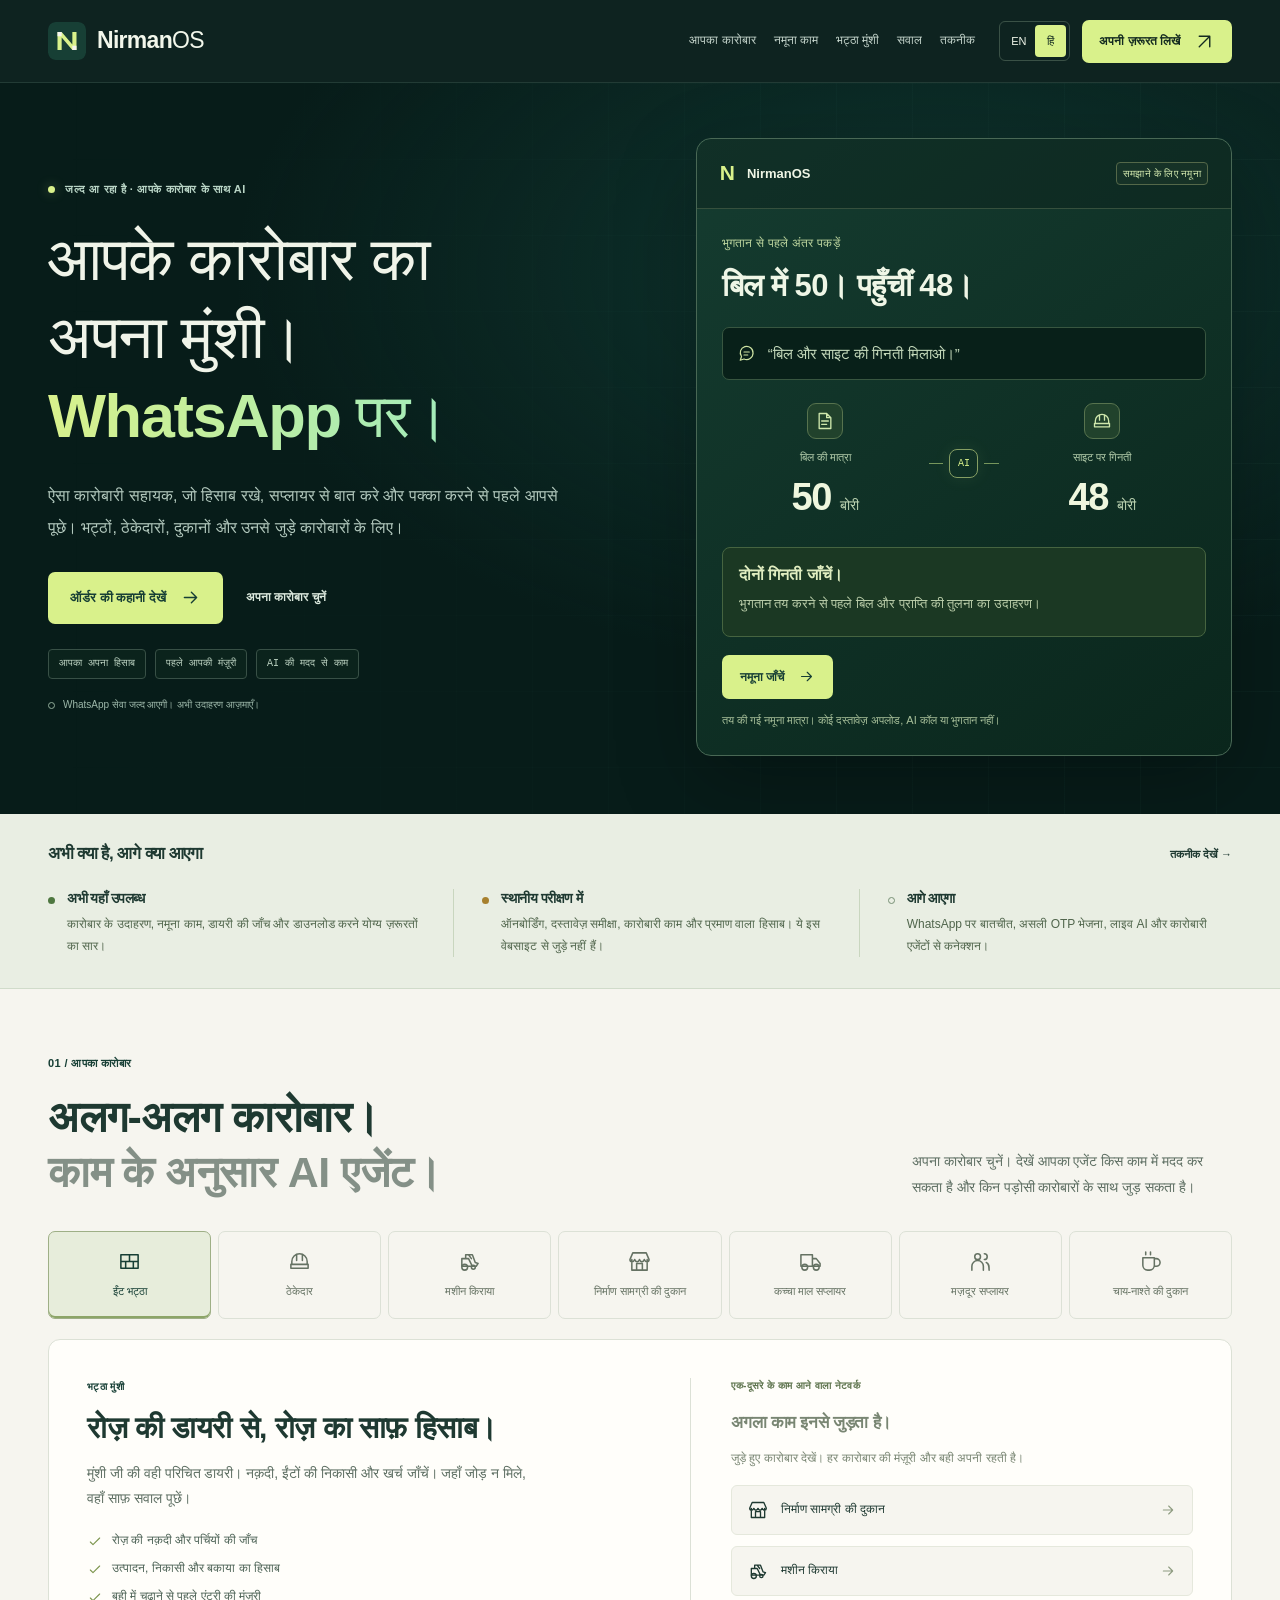
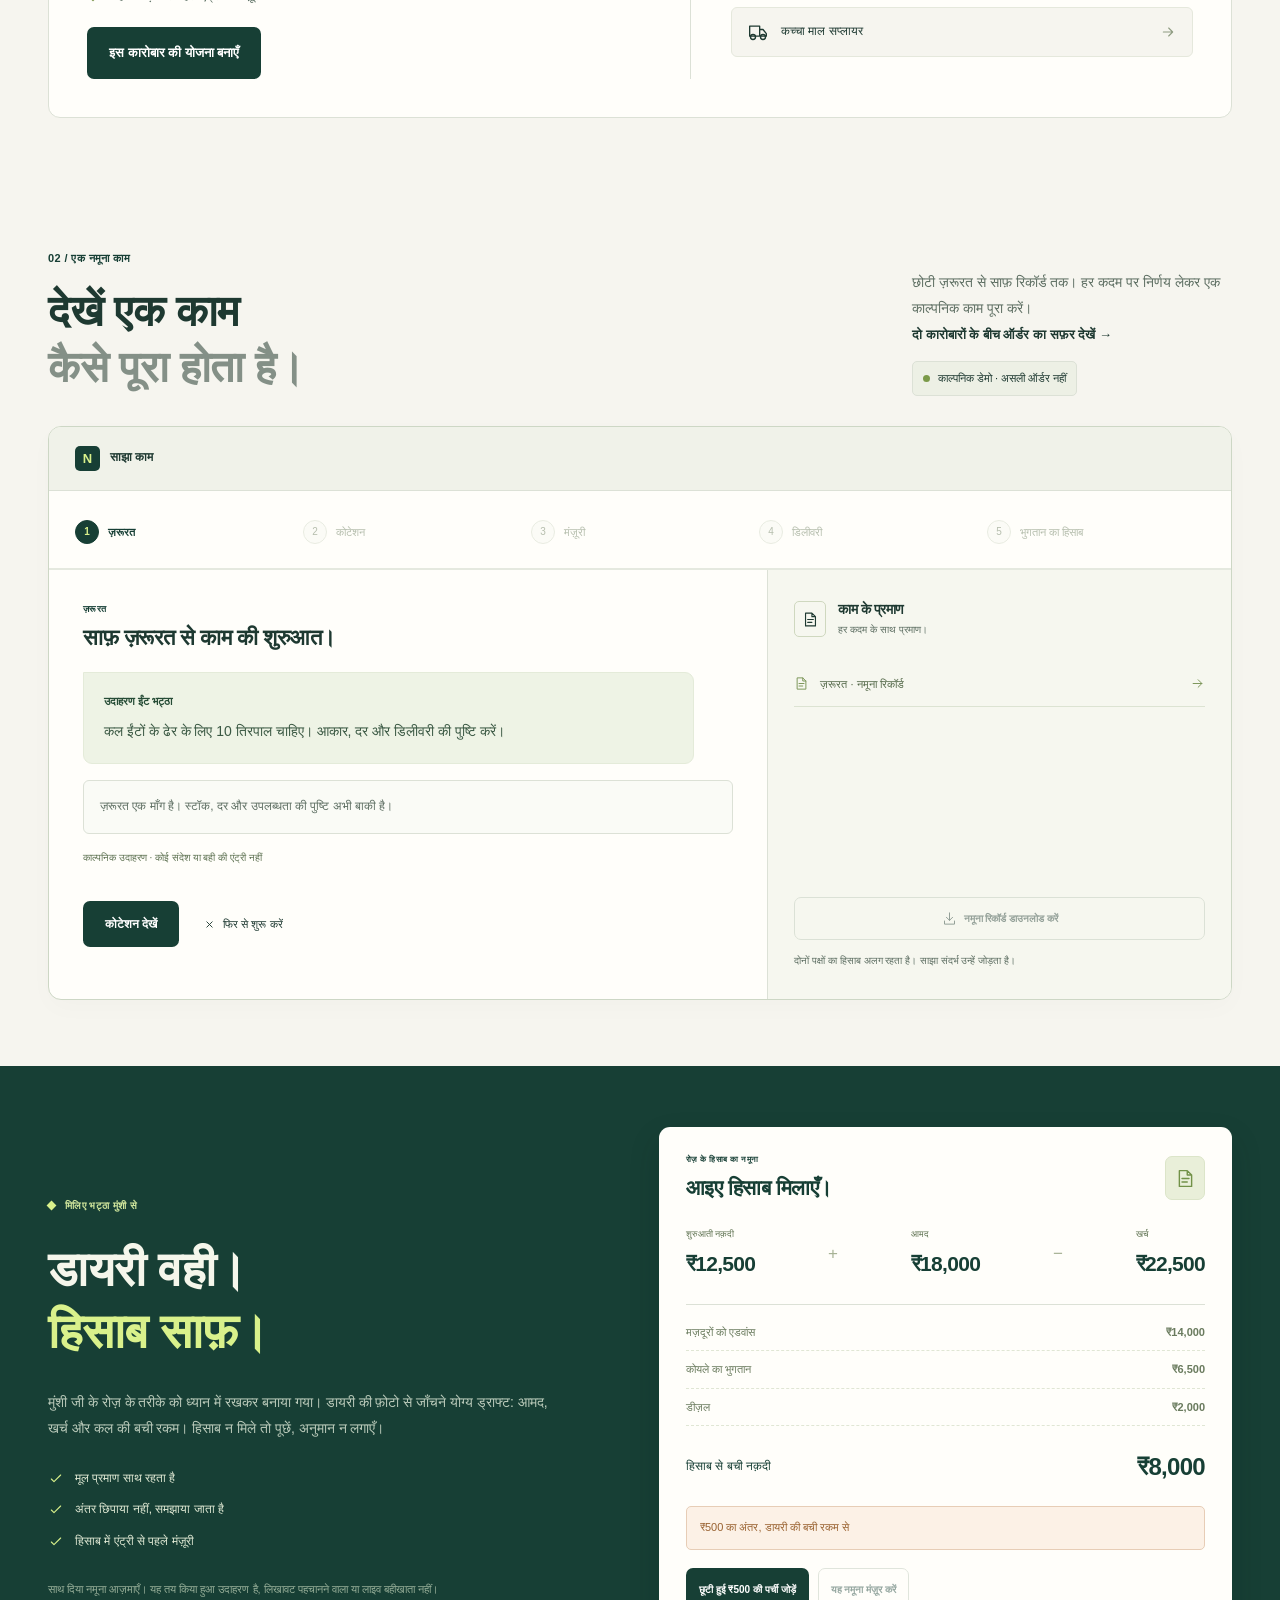
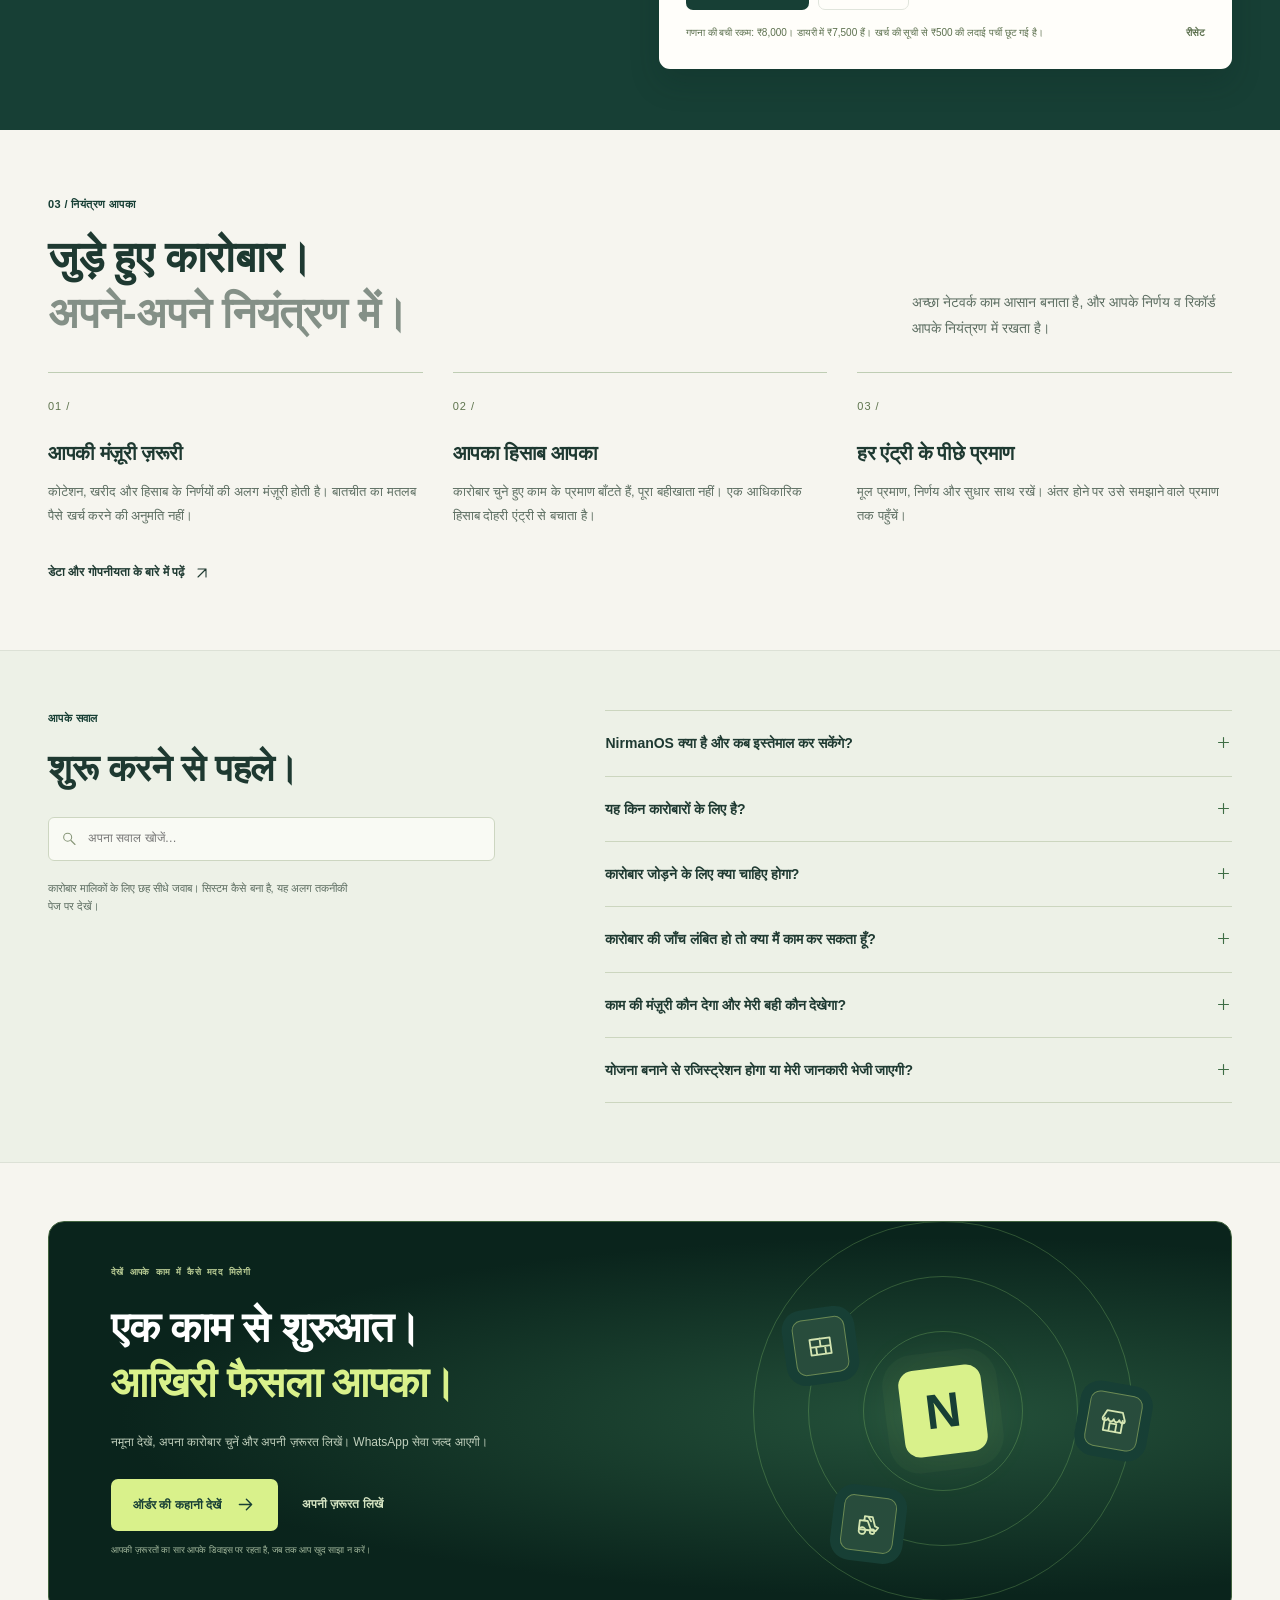
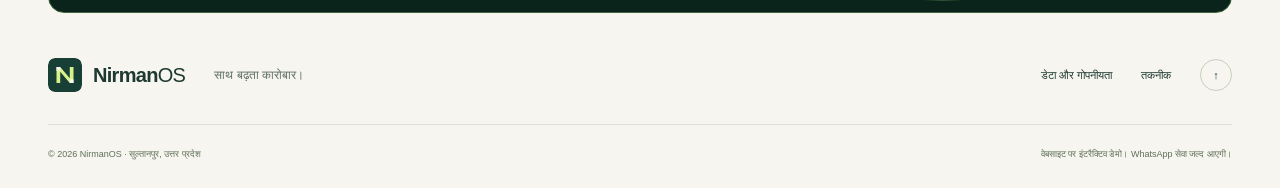
==== commit 53496884: "Add files via upload" ====
--- a/index.html
+++ b/index.html
@@ -6,10 +6,10 @@
   <meta name="description" content="आपके कारोबार का अपना मुंशी, WhatsApp पर। सेवा जल्द आएगी। अभी भट्ठों, दुकानों और ठेकेदारों के लिए नमूना काम और प्रमाण वाला हिसाब देखें।">
   <meta name="theme-color" content="#173f35"><meta property="og:type" content="website"><meta property="og:site_name" content="NirmanOS">
   <meta property="og:title" content="NirmanOS — आपके कारोबार का अपना मुंशी · जल्द आ रहा है"><meta property="og:description" content="हिसाब रखे, सप्लायर से बात करे और पक्का करने से पहले आपसे पूछे। WhatsApp सेवा जल्द आ रही है; अभी डेमो देखें।">
-  <meta property="og:image" content="og-image.png?v=20261030-hi3"><meta property="og:image:width" content="1200"><meta property="og:image:height" content="630"><meta name="twitter:card" content="summary_large_image"><link rel="icon" type="image/svg+xml" href="favicon.svg">
-  <link rel="stylesheet" href="style.css?v=20261030-hi3"><link rel="stylesheet" href="ai.css?v=20261030-hi3"><link rel="stylesheet" href="polish.css?v=20261030-hi3"><script src="data.js?v=20261030-hi3" defer></script><script src="app.js?v=20261030-hi3" defer></script><script src="polish.js?v=20261030-hi3" defer></script>
+  <meta property="og:image" content="og-image.png?v=20261030-flow4"><meta property="og:image:width" content="1200"><meta property="og:image:height" content="630"><meta name="twitter:card" content="summary_large_image"><link rel="icon" type="image/svg+xml" href="favicon.svg">
+  <link rel="stylesheet" href="style.css?v=20261030-flow4"><link rel="stylesheet" href="ai.css?v=20261030-flow4"><link rel="stylesheet" href="polish.css?v=20261030-flow4"><script src="data.js?v=20261030-flow4" defer></script><script src="app.js?v=20261030-flow4" defer></script><script src="polish.js?v=20261030-flow4" defer></script>
 </head>
-<body class="ai-edition home-edition" data-page="home">
+<body class="ai-edition home-edition" data-page="home"><script>document.documentElement.lang=document.documentElement.lang||"hi"</script>
 <svg class="svg-library" xmlns="http://www.w3.org/2000/svg" aria-hidden="true"><defs>
   <symbol id="i-arrow" viewBox="0 0 24 24"><path d="M5 12h14m-6-6 6 6-6 6"/></symbol>
   <symbol id="i-up-right" viewBox="0 0 24 24"><path d="M6 18 18 6M6 6h12v12"/></symbol>
@@ -46,7 +46,7 @@
   <div class="hero-copy"><p class="eyebrow"><span class="status-dot"></span><span data-en="COMING SOON · YOUR BUSINESS, WITH AI" data-hi="जल्द आ रहा है · आपके कारोबार के साथ AI">जल्द आ रहा है · आपके कारोबार के साथ AI</span></p>
     <h1 id="hero-title"><span data-en="Your business’s" data-hi="आपके कारोबार का">आपके कारोबार का</span><br><span data-en="own munshi." data-hi="अपना मुंशी।">अपना मुंशी।</span><br><em data-en="On WhatsApp." data-hi="WhatsApp पर।">WhatsApp पर।</em></h1>
     <p class="hero-description" data-en="A business assistant designed to keep your books, coordinate with suppliers, and ask you before anything is final. Built for kilns, contractors, shops and the people they work with." data-hi="ऐसा कारोबारी सहायक, जो हिसाब रखे, सप्लायर से बात करे और पक्का करने से पहले आपसे पूछे। भट्ठों, ठेकेदारों, दुकानों और उनसे जुड़े कारोबारों के लिए।">ऐसा कारोबारी सहायक, जो हिसाब रखे, सप्लायर से बात करे और पक्का करने से पहले आपसे पूछे। भट्ठों, ठेकेदारों, दुकानों और उनसे जुड़े कारोबारों के लिए।</p>
-    <div class="hero-actions"><a class="button button-lime" href="#demo"><span data-en="Try the demo" data-hi="डेमो देखें">डेमो देखें</span><svg class="icon"><use href="#i-arrow"/></svg></a><a class="text-link" href="#ecosystem"><span data-en="Find your business" data-hi="अपना कारोबार चुनें">अपना कारोबार चुनें</span></a></div>
+    <div class="hero-actions"><a class="button button-lime" href="workflow.html"><span data-en="Watch the order story" data-hi="ऑर्डर की कहानी देखें">ऑर्डर की कहानी देखें</span><svg class="icon"><use href="#i-arrow"/></svg></a><a class="text-link" href="#ecosystem"><span data-en="Find your business" data-hi="अपना कारोबार चुनें">अपना कारोबार चुनें</span></a></div>
     <div class="hero-capabilities"><span data-en="Your own books" data-hi="आपका अपना हिसाब">आपका अपना हिसाब</span><span data-en="Your approval first" data-hi="पहले आपकी मंज़ूरी">पहले आपकी मंज़ूरी</span><span data-en="AI-assisted work" data-hi="AI की मदद से काम">AI की मदद से काम</span></div>
     <p class="preview-note"><span class="tiny-ring" aria-hidden="true"></span><span data-en="WhatsApp service coming soon. Explore the examples today." data-hi="WhatsApp सेवा जल्द आएगी। अभी उदाहरण आज़माएँ।">WhatsApp सेवा जल्द आएगी। अभी उदाहरण आज़माएँ।</span></p>
   </div>
@@ -73,7 +73,7 @@
   <noscript><p class="no-script">सातों कारोबार और इंटरैक्टिव डेमो देखने के लिए JavaScript चालू करें। NirmanOS भट्ठों, मशीन किराये, ठेकेदारी, निर्माण सामग्री की दुकानों, कच्चा माल व मज़दूर सप्लायरों और नाश्ते की दुकानों के लिए है।</p></noscript>
 </section>
 <section class="section container" id="demo" aria-labelledby="demo-title">
-  <div class="section-heading"><div><p class="eyebrow" data-en="02 / ONE SAMPLE JOB" data-hi="02 / एक नमूना काम">02 / एक नमूना काम</p><h2 id="demo-title"><span data-en="See a job come" data-hi="देखें एक काम">देखें एक काम</span><br><span class="muted-heading" data-en="together." data-hi="कैसे पूरा होता है।">कैसे पूरा होता है।</span></h2></div><div><p data-en="From a small requirement to a clear record. Walk through a fictional job, one decision at a time." data-hi="छोटी ज़रूरत से साफ़ रिकॉर्ड तक। हर कदम पर निर्णय लेकर एक काल्पनिक काम पूरा करें।">छोटी ज़रूरत से साफ़ रिकॉर्ड तक। हर कदम पर निर्णय लेकर एक काल्पनिक काम पूरा करें।</p><span class="tag"><span class="status-dot"></span><span data-en="Illustrative demo · no real orders" data-hi="काल्पनिक डेमो · असली ऑर्डर नहीं">काल्पनिक डेमो · असली ऑर्डर नहीं</span></span></div></div>
+  <div class="section-heading"><div><p class="eyebrow" data-en="02 / ONE SAMPLE JOB" data-hi="02 / एक नमूना काम">02 / एक नमूना काम</p><h2 id="demo-title"><span data-en="See a job come" data-hi="देखें एक काम">देखें एक काम</span><br><span class="muted-heading" data-en="together." data-hi="कैसे पूरा होता है।">कैसे पूरा होता है।</span></h2></div><div><p data-en="From a small requirement to a clear record. Walk through a fictional job, one decision at a time." data-hi="छोटी ज़रूरत से साफ़ रिकॉर्ड तक। हर कदम पर निर्णय लेकर एक काल्पनिक काम पूरा करें।">छोटी ज़रूरत से साफ़ रिकॉर्ड तक। हर कदम पर निर्णय लेकर एक काल्पनिक काम पूरा करें।</p><a class="text-link" href="workflow.html?lang=hi" data-en="Watch one order move between two businesses →" data-hi="दो कारोबारों के बीच ऑर्डर का सफ़र देखें →">दो कारोबारों के बीच ऑर्डर का सफ़र देखें →</a><span class="tag"><span class="status-dot"></span><span data-en="Illustrative demo · no real orders" data-hi="काल्पनिक डेमो · असली ऑर्डर नहीं">काल्पनिक डेमो · असली ऑर्डर नहीं</span></span></div></div>
   <div class="job-workspace"><div class="job-toolbar"><div class="workspace-brand"><span class="mini-mark">N</span><strong data-en="The shared job" data-hi="साझा काम">साझा काम</strong></div><label class="scenario-label" hidden><span class="sr-only" data-en="Choose sample job" data-hi="उदाहरण काम चुनें">उदाहरण काम चुनें</span><select id="scenario-select"></select></label></div>
     <div class="job-steps" id="job-steps" aria-label="Job progress"></div><div id="job-progressbar" class="job-progressbar" role="progressbar" aria-label="Job completion" aria-valuemin="0" aria-valuemax="100" aria-valuenow="0"><span></span></div>
     <div class="job-body"><div class="job-main"><div id="job-stage" aria-live="polite"></div><div class="job-actions"><button type="button" class="button button-dark" id="job-next" data-en="Continue" data-hi="आगे बढ़ें">आगे बढ़ें</button><button type="button" class="button-reset" id="job-reset"><svg class="icon"><use href="#i-plus"/></svg><span data-en="Start again" data-hi="फिर से शुरू करें">फिर से शुरू करें</span></button></div><p id="demo-status" class="demo-status" role="status"></p></div><aside class="evidence-aside"><div class="aside-heading"><span class="evidence-symbol"><svg class="icon"><use href="#i-document"/></svg></span><div><h3 data-en="The evidence trail" data-hi="काम के प्रमाण">काम के प्रमाण</h3><p data-en="Proof follows the work." data-hi="हर कदम के साथ प्रमाण।">हर कदम के साथ प्रमाण।</p></div></div><div id="evidence-list"></div><button type="button" class="button button-outline download-job" id="job-download" disabled><svg class="icon"><use href="#i-download"/></svg><span data-en="Download sample record" data-hi="नमूना रिकॉर्ड डाउनलोड करें">नमूना रिकॉर्ड डाउनलोड करें</span></button><p class="small-note" data-en="Each side keeps its own books. A shared reference connects them." data-hi="दोनों पक्षों का हिसाब अलग रहता है। साझा संदर्भ उन्हें जोड़ता है।">दोनों पक्षों का हिसाब अलग रहता है। साझा संदर्भ उन्हें जोड़ता है।</p></aside></div>
@@ -84,8 +84,8 @@
   <div class="diary-card"><div class="diary-header"><div><span class="eyebrow" data-en="SAMPLE DAILY BOOK" data-hi="रोज़ के हिसाब का नमूना">रोज़ के हिसाब का नमूना</span><h3 data-en="Let's check the numbers." data-hi="आइए हिसाब मिलाएँ।">आइए हिसाब मिलाएँ।</h3></div><span class="diary-icon"><svg class="icon"><use href="#i-document"/></svg></span></div><div class="diary-figures"><div><span data-en="Opening" data-hi="शुरुआती नक़दी">शुरुआती नक़दी</span><strong id="diary-opening">₹12,500</strong></div><span class="math-sign">+</span><div><span data-en="Receipts" data-hi="आमद">आमद</span><strong id="diary-receipts">₹18,000</strong></div><span class="math-sign">−</span><div><span data-en="Expenses" data-hi="खर्च">खर्च</span><strong id="diary-expenses">₹22,500</strong></div></div><div id="diary-lines"></div><div class="diary-total"><span data-en="Calculated closing" data-hi="हिसाब से बची नक़दी">हिसाब से बची नक़दी</span><strong id="diary-closing">₹8,000</strong></div><div class="diary-variance" id="diary-variance">₹500 difference from the written closing</div><div class="diary-controls"><button type="button" class="button button-dark" id="diary-correct" data-en="Add the missing ₹500 slip" data-hi="छूटी ₹500 की पर्ची जोड़ें">छूटी ₹500 की पर्ची जोड़ें</button><button type="button" class="button button-outline" id="diary-approve" disabled data-en="Approve sample" data-hi="नमूना मंज़ूर करें">नमूना मंज़ूर करें</button></div><div class="diary-bottom"><span id="diary-status" role="status" data-en="A mismatch needs a decision before approval." data-hi="अंतर का समाधान किए बिना मंज़ूरी नहीं।">अंतर का समाधान किए बिना मंज़ूरी नहीं।</span><button type="button" class="text-link" id="diary-reset" data-en="Reset" data-hi="रीसेट">रीसेट</button></div></div>
 </div></section>
 <section class="section container trust-section" id="trust" aria-labelledby="trust-title"><div class="section-heading"><div><p class="eyebrow" data-en="03 / YOUR CONTROL" data-hi="03 / नियंत्रण आपका">03 / नियंत्रण आपका</p><h2 id="trust-title"><span data-en="Connected businesses." data-hi="जुड़े हुए कारोबार।">जुड़े हुए कारोबार।</span><br><span class="muted-heading" data-en="Independent control." data-hi="अपने-अपने नियंत्रण में।">अपने-अपने नियंत्रण में।</span></h2></div><p data-en="A useful network should bring work closer, while keeping your decisions and records yours." data-hi="अच्छा नेटवर्क काम आसान बनाता है, और आपके निर्णय व रिकॉर्ड आपके नियंत्रण में रखता है।">अच्छा नेटवर्क काम आसान बनाता है, और आपके निर्णय व रिकॉर्ड आपके नियंत्रण में रखता है।</p></div><div class="trust-grid"><article><span class="trust-number">01 /</span><h3 data-en="Your approval matters" data-hi="आपकी मंज़ूरी ज़रूरी">आपकी मंज़ूरी ज़रूरी</h3><p data-en="Quotes, purchases and accounting decisions remain separate approvals. A conversation is not permission to spend your money." data-hi="कोटेशन, खरीद और हिसाब के निर्णयों की अलग मंज़ूरी होती है। बातचीत का मतलब पैसे खर्च करने की अनुमति नहीं।">कोटेशन, खरीद और हिसाब के निर्णयों की अलग मंज़ूरी होती है। बातचीत का मतलब पैसे खर्च करने की अनुमति नहीं।</p></article><article><span class="trust-number">02 /</span><h3 data-en="Your books stay yours" data-hi="आपका हिसाब आपका">आपका हिसाब आपका</h3><p data-en="Businesses share selected job evidence, not their entire ledger. One authoritative set of books prevents duplicate postings." data-hi="कारोबार चुने हुए काम के प्रमाण बाँटते हैं, पूरा बहीखाता नहीं। एक आधिकारिक हिसाब दोहरी एंट्री से बचाता है।">कारोबार चुने हुए काम के प्रमाण बाँटते हैं, पूरा बहीखाता नहीं। एक आधिकारिक हिसाब दोहरी एंट्री से बचाता है।</p></article><article><span class="trust-number">03 /</span><h3 data-en="The record has a reason" data-hi="हर एंट्री के पीछे प्रमाण">हर एंट्री के पीछे प्रमाण</h3><p data-en="Keep the source, the decision and the correction together. Follow a discrepancy back to the evidence that explains it." data-hi="मूल प्रमाण, निर्णय और सुधार साथ रखें। अंतर होने पर उसे समझाने वाले प्रमाण तक पहुँचें।">मूल प्रमाण, निर्णय और सुधार साथ रखें। अंतर होने पर उसे समझाने वाले प्रमाण तक पहुँचें।</p></article></div><a class="text-link privacy-link" href="privacy.html?lang=hi"><span data-en="Read about data & privacy" data-hi="डेटा और गोपनीयता के बारे में पढ़ें">डेटा और गोपनीयता के बारे में पढ़ें</span><svg class="icon"><use href="#i-up-right"/></svg></a></section>
-<section class="faq-section" id="customer-faq"><div class="container faq-grid"><div><p class="eyebrow" data-en="YOUR QUESTIONS" data-hi="आपके सवाल">आपके सवाल</p><h2 data-en="Before you begin." data-hi="शुरू करने से पहले।">शुरू करने से पहले।</h2><label class="faq-search"><svg class="icon"><use href="#i-search"/></svg><span class="sr-only" data-en="Search questions" data-hi="सवाल खोजें">सवाल खोजें</span><input id="faq-search" type="search" placeholder="अपना सवाल खोजें…" data-placeholder-en="Search a question…" data-placeholder-hi="अपना सवाल खोजें…" autocomplete="off"></label><p class="small-note" data-en="Six straightforward answers for business owners. For A2A, APIs and the architecture, visit the Technical page." data-hi="कारोबार मालिकों के लिए छह सीधे जवाब। A2A, API और सिस्टम का डिज़ाइन अलग तकनीकी पेज पर देखें।">कारोबार मालिकों के लिए छह सीधे जवाब। A2A, API और सिस्टम का डिज़ाइन अलग तकनीकी पेज पर देखें।</p></div><div><div id="faq-list"><details class="faq-item" data-faq="whatsapp"><summary><span>NirmanOS क्या है और कब इस्तेमाल कर सकेंगे?</span><svg class="icon" aria-hidden="true"><use href="#i-plus"/></svg></summary><p>NirmanOS आपके कारोबार का अपना मुंशी है, जिसे WhatsApp पर रोज़ के काम, ऑर्डर और साफ़ हिसाब में मदद के लिए बनाया जा रहा है। सेवा जल्द आ रही है। इस वेबसाइट पर केवल उदाहरण हैं; यहाँ रजिस्ट्रेशन या WhatsApp खाता नहीं जुड़ता।</p></details><details class="faq-item" data-faq="businesses"><summary><span>यह किन कारोबारों के लिए है?</span><svg class="icon" aria-hidden="true"><use href="#i-plus"/></svg></summary><p>ईंट भट्ठे, ठेकेदार, मशीन किराये के मालिक, निर्माण सामग्री की दुकानें, कच्चा माल सप्लायर, मज़दूर सप्लायर और चाय-नाश्ते की दुकानें। जुड़े हुए कारोबार साथ काम कर सकते हैं, लेकिन हर कारोबार की बही अपनी रहती है।</p></details><details class="faq-item" data-faq="verification"><summary><span>कारोबार जोड़ने के लिए क्या चाहिए होगा?</span><svg class="icon" aria-hidden="true"><use href="#i-plus"/></svg></summary><p>मौजूदा ज़रूरतें हैं: कारोबार का रजिस्ट्रेशन या GST का एक दस्तावेज़, पूरा कारोबारी पता और OTP से पुष्टि किया मालिक का संपर्क नंबर। पते के लिए अलग दस्तावेज़ नहीं चाहिए। इस वेबसाइट पर दस्तावेज़ जमा या नंबर की पुष्टि नहीं होती।</p></details><details class="faq-item" data-faq="pending"><summary><span>कारोबार की जाँच लंबित हो तो क्या मैं काम कर सकता हूँ?</span><svg class="icon" aria-hidden="true"><use href="#i-plus"/></svg></summary><p>सेवा की नीति के अनुसार ज़रूरी जानकारी भरकर आवेदन भेजने के बाद, जाँच लंबित रहते हुए मालिक एजेंट का उपयोग कर सकता है। जाँच में आवेदन खारिज होने पर सुधार या दोबारा आवेदन से रोक नहीं हटती; नई वैध मंज़ूरी के बाद ही पहुँच लौटती है। यह वेबसाइट एजेंट की पहुँच नहीं देती।</p></details><details class="faq-item" data-faq="privacy"><summary><span>काम की मंज़ूरी कौन देगा और मेरी बही कौन देखेगा?</span><svg class="icon" aria-hidden="true"><use href="#i-plus"/></svg></summary><p>ऑर्डर, खरीद और बही के काम मालिक या अधिकृत व्यक्ति की मंज़ूरी से होते हैं। मूल पर्चियाँ और नोट संबंधित हिसाब के साथ रहें, और सुधार करते समय पुराना रिकॉर्ड भी बचे। हर कारोबार की बही निजी रहती है; दूसरे कारोबार को केवल साझा करने के लिए चुनी गई जानकारी और सबूत मिलें।</p></details><details class="faq-item" data-faq="brief"><summary><span>योजना बनाने से रजिस्ट्रेशन होगा या मेरी जानकारी भेजी जाएगी?</span><svg class="icon" aria-hidden="true"><use href="#i-plus"/></svg></summary><p>नहीं। आपके जवाब इसी खुले पेज में रहते हैं, जब तक आप रीसेट करें या पेज छोड़ें। आप अपनी योजना खुद कॉपी या डाउनलोड कर सकते हैं। कुछ जमा नहीं होता, खाता नहीं बनता और ऑर्डर नहीं जाता। केवल भाषा की पसंद इस ब्राउज़र में सेव हो सकती है।</p></details></div><p id="faq-empty" hidden data-en="No matching questions. Try “WhatsApp”, “verification” or “books”." data-hi="कोई सवाल नहीं मिला। “सत्यापन”, “WhatsApp” या “हिसाब” खोजें।">कोई सवाल नहीं मिला। “सत्यापन”, “WhatsApp” या “हिसाब” खोजें।</p></div></div></section>
-<section class="closing-section container"><div class="closing-copy"><p class="eyebrow" data-en="SEE HOW IT COULD HELP YOUR BUSINESS" data-hi="देखें आपके काम में कैसे मदद मिलेगी">देखें आपके काम में कैसे मदद मिलेगी</p><h2><span data-en="Start with one job." data-hi="एक काम से शुरुआत।">एक काम से शुरुआत।</span><br><em data-en="Keep the final say." data-hi="आखिरी फैसला आपका।">आखिरी फैसला आपका।</em></h2><p data-en="Explore a sample, choose your business and write down what you need. The WhatsApp service is coming soon." data-hi="नमूना देखें, अपना कारोबार चुनें और अपनी ज़रूरत लिखें। WhatsApp सेवा जल्द आएगी।">नमूना देखें, अपना कारोबार चुनें और अपनी ज़रूरत लिखें। WhatsApp सेवा जल्द आएगी।</p><div class="closing-actions"><a class="button button-lime" href="#demo"><span data-en="Try the demo" data-hi="डेमो देखें">डेमो देखें</span><svg class="icon"><use href="#i-arrow"/></svg></a><button class="text-link" type="button" data-open-brief data-en="Write my requirements" data-hi="अपनी ज़रूरत लिखें">अपनी ज़रूरत लिखें</button></div><span class="closing-note" data-en="Your brief stays on your device unless you choose to share it." data-hi="आपकी ज़रूरतों का सार आपके डिवाइस पर रहता है, जब तक आप खुद साझा न करें।">आपकी ज़रूरतों का सार आपके डिवाइस पर रहता है, जब तक आप खुद साझा न करें।</span></div><div class="closing-art" aria-hidden="true"><div class="art-ring ring-one"></div><div class="art-ring ring-two"></div><div class="art-ring ring-three"></div><span class="art-dot dot-one"><svg class="icon"><use href="#i-brick"/></svg></span><span class="art-dot dot-two"><svg class="icon"><use href="#i-shop"/></svg></span><span class="art-dot dot-three"><svg class="icon"><use href="#i-machine"/></svg></span><span class="art-center">N</span></div></section>
+<section class="faq-section" id="customer-faq"><div class="container faq-grid"><div><p class="eyebrow" data-en="YOUR QUESTIONS" data-hi="आपके सवाल">आपके सवाल</p><h2 data-en="Before you begin." data-hi="शुरू करने से पहले।">शुरू करने से पहले।</h2><label class="faq-search"><svg class="icon"><use href="#i-search"/></svg><span class="sr-only" data-en="Search questions" data-hi="सवाल खोजें">सवाल खोजें</span><input id="faq-search" type="search" placeholder="अपना सवाल खोजें…" data-placeholder-en="Search a question…" data-placeholder-hi="अपना सवाल खोजें…" autocomplete="off"></label><p class="small-note" data-en="Six straightforward answers for business owners. For how the system is built, visit the Technical page." data-hi="कारोबार मालिकों के लिए छह सीधे जवाब। सिस्टम कैसे बना है, यह अलग तकनीकी पेज पर देखें।">कारोबार मालिकों के लिए छह सीधे जवाब। सिस्टम कैसे बना है, यह अलग तकनीकी पेज पर देखें।</p></div><div><div id="faq-list"><details class="faq-item" data-faq="whatsapp"><summary><span>NirmanOS क्या है और कब इस्तेमाल कर सकेंगे?</span><svg class="icon" aria-hidden="true"><use href="#i-plus"/></svg></summary><p>NirmanOS आपके कारोबार का अपना मुंशी है, जिसे WhatsApp पर रोज़ के काम, ऑर्डर और साफ़ हिसाब में मदद के लिए बनाया जा रहा है। सेवा जल्द आ रही है। इस वेबसाइट पर केवल उदाहरण हैं; यहाँ रजिस्ट्रेशन या WhatsApp खाता नहीं जुड़ता।</p></details><details class="faq-item" data-faq="businesses"><summary><span>यह किन कारोबारों के लिए है?</span><svg class="icon" aria-hidden="true"><use href="#i-plus"/></svg></summary><p>ईंट भट्ठे, ठेकेदार, मशीन किराये के मालिक, निर्माण सामग्री की दुकानें, कच्चा माल सप्लायर, मज़दूर सप्लायर और चाय-नाश्ते की दुकानें। जुड़े हुए कारोबार साथ काम कर सकते हैं, लेकिन हर कारोबार की बही अपनी रहती है।</p></details><details class="faq-item" data-faq="verification"><summary><span>कारोबार जोड़ने के लिए क्या चाहिए होगा?</span><svg class="icon" aria-hidden="true"><use href="#i-plus"/></svg></summary><p>मौजूदा ज़रूरतें हैं: कारोबार का रजिस्ट्रेशन या GST का एक दस्तावेज़, पूरा कारोबारी पता और OTP से पुष्टि किया मालिक का संपर्क नंबर। पते के लिए अलग दस्तावेज़ नहीं चाहिए। इस वेबसाइट पर दस्तावेज़ जमा या नंबर की पुष्टि नहीं होती।</p></details><details class="faq-item" data-faq="pending"><summary><span>कारोबार की जाँच लंबित हो तो क्या मैं काम कर सकता हूँ?</span><svg class="icon" aria-hidden="true"><use href="#i-plus"/></svg></summary><p>सेवा की नीति के अनुसार ज़रूरी जानकारी भरकर आवेदन भेजने के बाद, जाँच लंबित रहते हुए मालिक एजेंट का उपयोग कर सकता है। जाँच में आवेदन खारिज होने पर सुधार या दोबारा आवेदन से रोक नहीं हटती; नई वैध मंज़ूरी के बाद ही पहुँच लौटती है। यह वेबसाइट एजेंट की पहुँच नहीं देती।</p></details><details class="faq-item" data-faq="privacy"><summary><span>काम की मंज़ूरी कौन देगा और मेरी बही कौन देखेगा?</span><svg class="icon" aria-hidden="true"><use href="#i-plus"/></svg></summary><p>ऑर्डर, खरीद और बही के काम मालिक या अधिकृत व्यक्ति की मंज़ूरी से होते हैं। मूल पर्चियाँ और नोट संबंधित हिसाब के साथ रहें, और सुधार करते समय पुराना रिकॉर्ड भी बचे। हर कारोबार की बही निजी रहती है; दूसरे कारोबार को केवल साझा करने के लिए चुनी गई जानकारी और सबूत मिलें।</p></details><details class="faq-item" data-faq="brief"><summary><span>योजना बनाने से रजिस्ट्रेशन होगा या मेरी जानकारी भेजी जाएगी?</span><svg class="icon" aria-hidden="true"><use href="#i-plus"/></svg></summary><p>नहीं। आपके जवाब इसी खुले पेज में रहते हैं, जब तक आप रीसेट करें या पेज छोड़ें। आप अपनी योजना खुद कॉपी या डाउनलोड कर सकते हैं। कुछ जमा नहीं होता, खाता नहीं बनता और ऑर्डर नहीं जाता। केवल भाषा की पसंद इस ब्राउज़र में सेव हो सकती है।</p></details></div><p id="faq-empty" hidden data-en="No matching questions. Try “WhatsApp”, “verification” or “books”." data-hi="कोई सवाल नहीं मिला। “सत्यापन”, “WhatsApp” या “हिसाब” खोजें।">कोई सवाल नहीं मिला। “सत्यापन”, “WhatsApp” या “हिसाब” खोजें।</p></div></div></section>
+<section class="closing-section container"><div class="closing-copy"><p class="eyebrow" data-en="SEE HOW IT COULD HELP YOUR BUSINESS" data-hi="देखें आपके काम में कैसे मदद मिलेगी">देखें आपके काम में कैसे मदद मिलेगी</p><h2><span data-en="Start with one job." data-hi="एक काम से शुरुआत।">एक काम से शुरुआत।</span><br><em data-en="Keep the final say." data-hi="आखिरी फैसला आपका।">आखिरी फैसला आपका।</em></h2><p data-en="Explore a sample, choose your business and write down what you need. The WhatsApp service is coming soon." data-hi="नमूना देखें, अपना कारोबार चुनें और अपनी ज़रूरत लिखें। WhatsApp सेवा जल्द आएगी।">नमूना देखें, अपना कारोबार चुनें और अपनी ज़रूरत लिखें। WhatsApp सेवा जल्द आएगी।</p><div class="closing-actions"><a class="button button-lime" href="workflow.html"><span data-en="Watch the order story" data-hi="ऑर्डर की कहानी देखें">ऑर्डर की कहानी देखें</span><svg class="icon"><use href="#i-arrow"/></svg></a><button class="text-link" type="button" data-open-brief data-en="Write my requirements" data-hi="अपनी ज़रूरत लिखें">अपनी ज़रूरत लिखें</button></div><span class="closing-note" data-en="Your brief stays on your device unless you choose to share it." data-hi="आपकी ज़रूरतों का सार आपके डिवाइस पर रहता है, जब तक आप खुद साझा न करें।">आपकी ज़रूरतों का सार आपके डिवाइस पर रहता है, जब तक आप खुद साझा न करें।</span></div><div class="closing-art" aria-hidden="true"><div class="art-ring ring-one"></div><div class="art-ring ring-two"></div><div class="art-ring ring-three"></div><span class="art-dot dot-one"><svg class="icon"><use href="#i-brick"/></svg></span><span class="art-dot dot-two"><svg class="icon"><use href="#i-shop"/></svg></span><span class="art-dot dot-three"><svg class="icon"><use href="#i-machine"/></svg></span><span class="art-center">N</span></div></section>
 </main>
 <footer class="site-footer container"><div class="footer-top"><a class="brand" href="#top"><img src="logo.svg" width="34" height="34" alt=""><span>Nirman<span class="brand-os">OS</span></span></a><p data-en="Business, better together." data-hi="साथ बढ़ता कारोबार।">साथ बढ़ता कारोबार।</p><a href="privacy.html?lang=hi" data-en="Data & privacy" data-hi="डेटा और गोपनीयता">डेटा और गोपनीयता</a><a href="technical.html?lang=hi" data-en="Technical" data-hi="तकनीक">तकनीक</a><a href="#top" class="back-top" aria-label="ऊपर जाएँ" data-label-en="Back to top" data-label-hi="ऊपर जाएँ">↑</a></div><div class="footer-bottom"><span>© 2026 NirmanOS · <span data-en="Sultanpur, Uttar Pradesh" data-hi="सुल्तानपुर, उत्तर प्रदेश">सुल्तानपुर, उत्तर प्रदेश</span></span><span data-en="Interactive website demo. WhatsApp service coming soon." data-hi="वेबसाइट पर इंटरैक्टिव डेमो। WhatsApp सेवा जल्द आएगी।">वेबसाइट पर इंटरैक्टिव डेमो। WhatsApp सेवा जल्द आएगी।</span></div></footer>
 <dialog id="evidence-dialog" class="modal evidence-modal" aria-labelledby="evidence-dialog-title"><button class="modal-close" type="button" data-close-dialog aria-label="Close evidence"><svg class="icon"><use href="#i-close"/></svg></button><p class="eyebrow" data-en="SAMPLE EVIDENCE" data-hi="नमूना प्रमाण">नमूना प्रमाण</p><h2 id="evidence-dialog-title" data-en="Behind the entry." data-hi="एंट्री के पीछे का प्रमाण।">एंट्री के पीछे का प्रमाण।</h2><div id="evidence-content"></div></dialog>
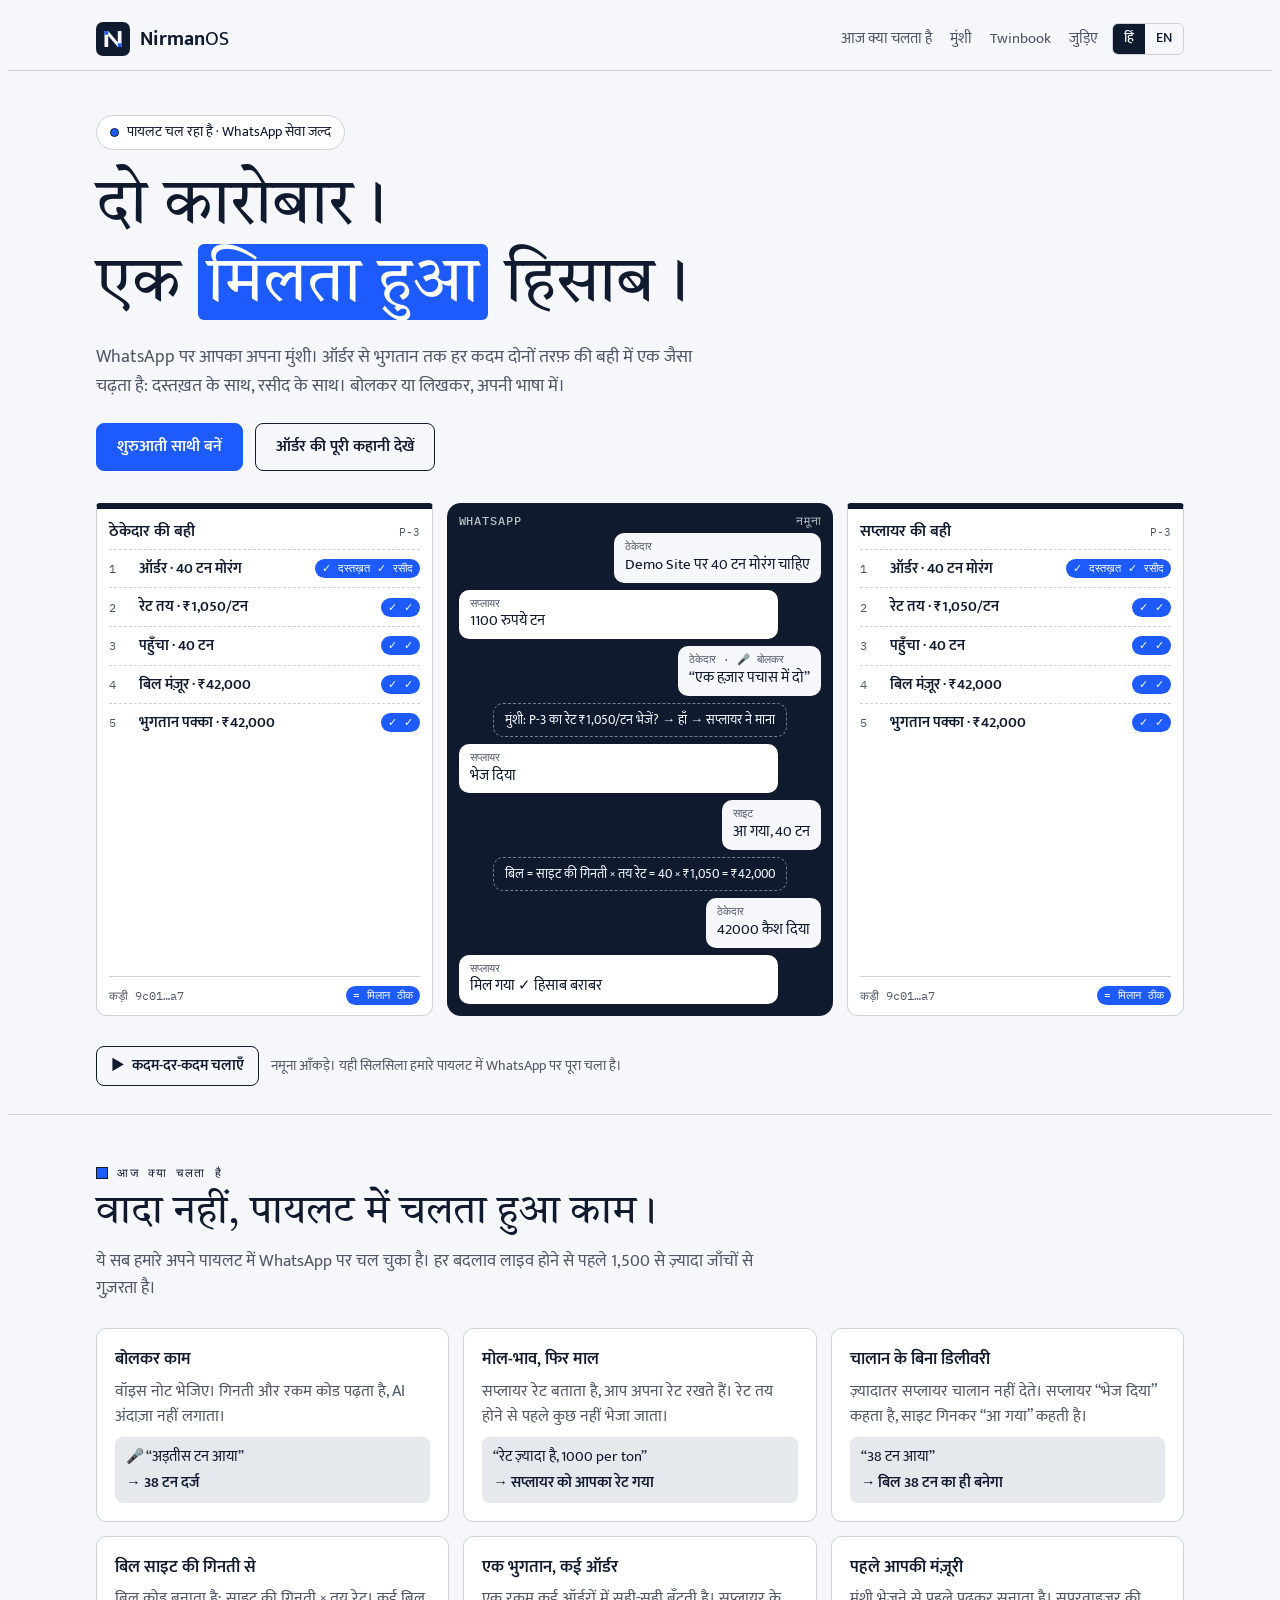
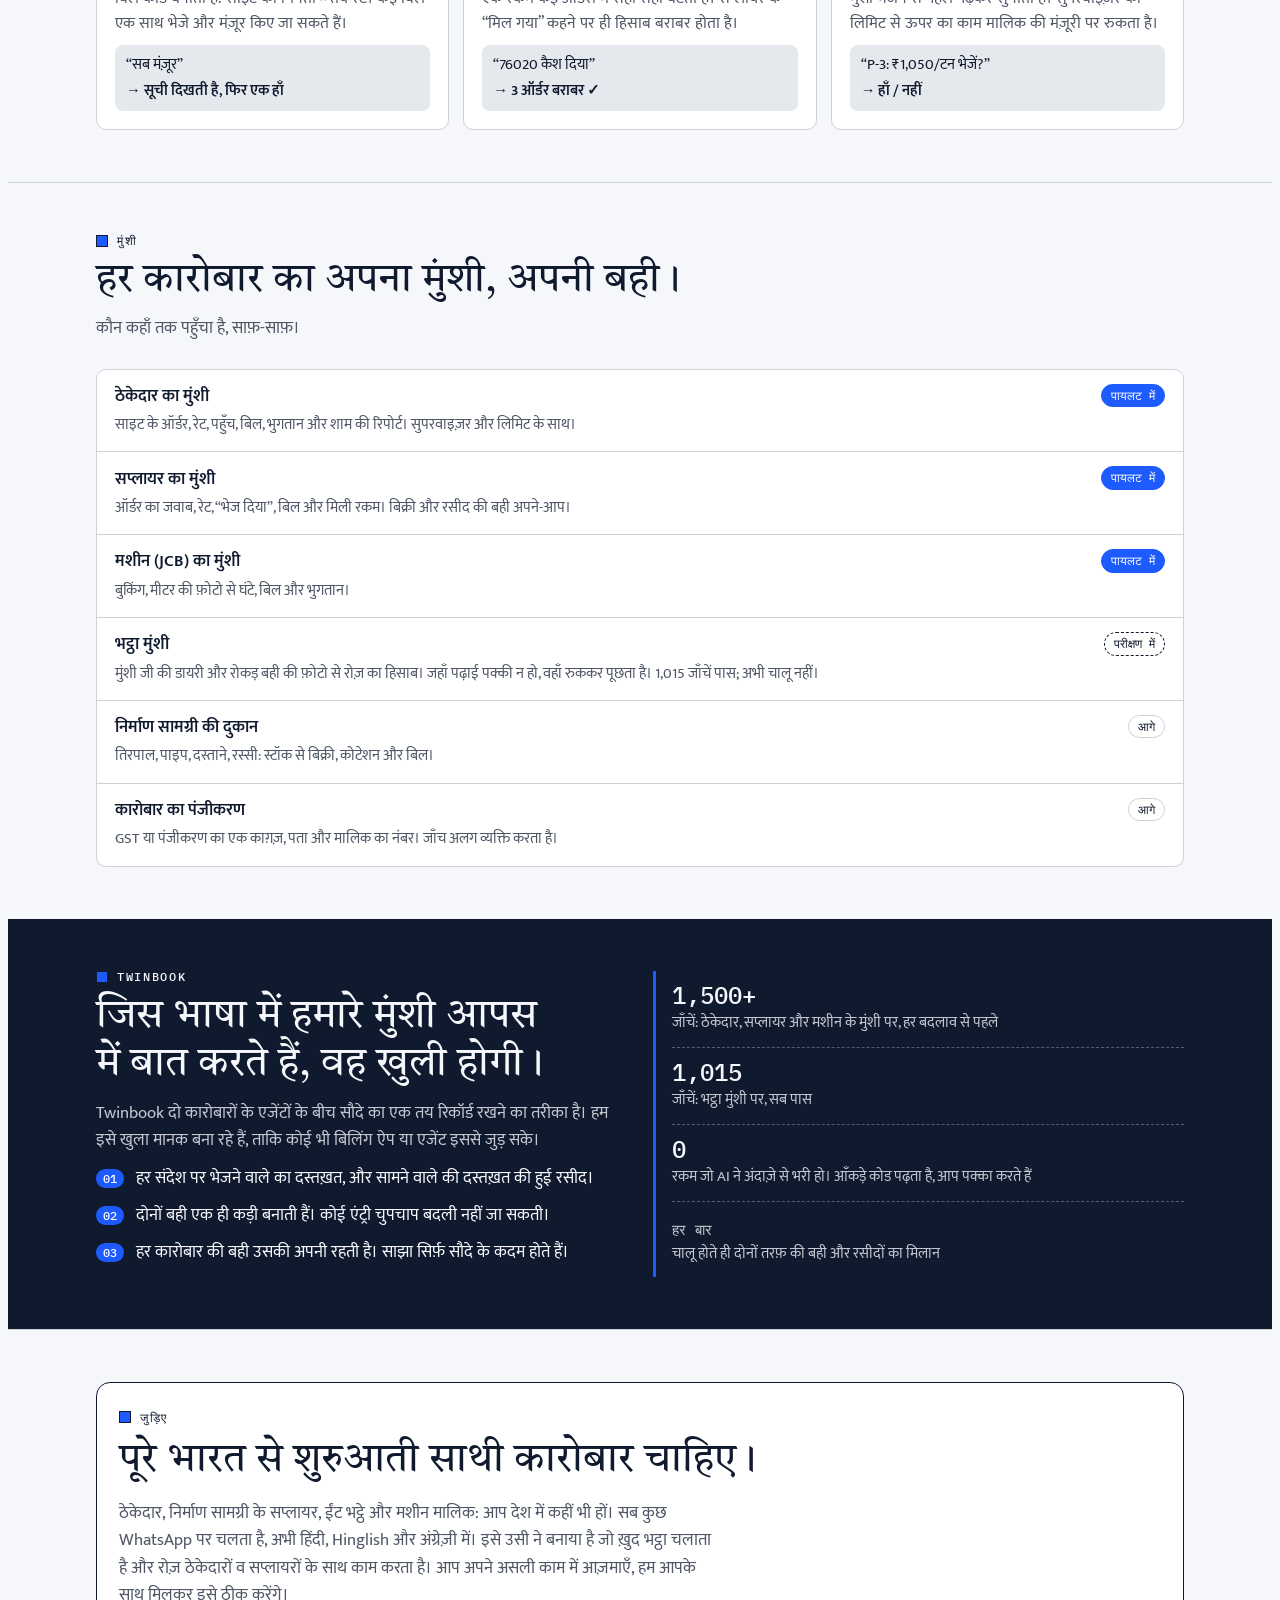
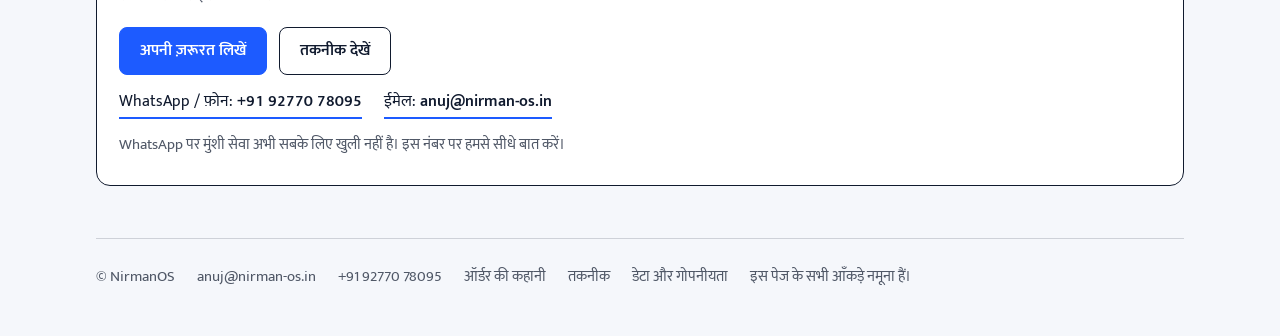
==== commit 5da17025: "New NirmanOS website: navy and blue redesign, new homepage and technology page, Twinbook, contact - " ====
--- a/index.html
+++ b/index.html
@@ -1,99 +1,174 @@
-<!doctype html>
-<html lang="hi">
-<head>
-  <meta charset="utf-8"><meta name="viewport" content="width=device-width, initial-scale=1">
-  <title>NirmanOS — आपके कारोबार का अपना मुंशी · जल्द आ रहा है</title>
-  <meta name="description" content="आपके कारोबार का अपना मुंशी, WhatsApp पर। सेवा जल्द आएगी। अभी भट्ठों, दुकानों और ठेकेदारों के लिए नमूना काम और प्रमाण वाला हिसाब देखें।">
-  <meta name="theme-color" content="#173f35"><meta property="og:type" content="website"><meta property="og:site_name" content="NirmanOS">
-  <meta property="og:title" content="NirmanOS — आपके कारोबार का अपना मुंशी · जल्द आ रहा है"><meta property="og:description" content="हिसाब रखे, सप्लायर से बात करे और पक्का करने से पहले आपसे पूछे। WhatsApp सेवा जल्द आ रही है; अभी डेमो देखें।">
-  <meta property="og:image" content="og-image.png?v=20261030-flow4"><meta property="og:image:width" content="1200"><meta property="og:image:height" content="630"><meta name="twitter:card" content="summary_large_image"><link rel="icon" type="image/svg+xml" href="favicon.svg">
-  <link rel="stylesheet" href="style.css?v=20261030-flow4"><link rel="stylesheet" href="ai.css?v=20261030-flow4"><link rel="stylesheet" href="polish.css?v=20261030-flow4"><script src="data.js?v=20261030-flow4" defer></script><script src="app.js?v=20261030-flow4" defer></script><script src="polish.js?v=20261030-flow4" defer></script>
-</head>
-<body class="ai-edition home-edition" data-page="home"><script>document.documentElement.lang=document.documentElement.lang||"hi"</script>
-<svg class="svg-library" xmlns="http://www.w3.org/2000/svg" aria-hidden="true"><defs>
-  <symbol id="i-arrow" viewBox="0 0 24 24"><path d="M5 12h14m-6-6 6 6-6 6"/></symbol>
-  <symbol id="i-up-right" viewBox="0 0 24 24"><path d="M6 18 18 6M6 6h12v12"/></symbol>
-  <symbol id="i-check" viewBox="0 0 24 24"><path d="m5 12 4 4L19 6"/></symbol>
-  <symbol id="i-close" viewBox="0 0 24 24"><path d="m6 6 12 12M6 18 18 6"/></symbol>
-  <symbol id="i-plus" viewBox="0 0 24 24"><path d="M12 5v14M5 12h14"/></symbol>
-  <symbol id="i-document" viewBox="0 0 24 24"><path d="M14 3H5v18h14V8l-5-5v5h5M8 12h8M8 16h6"/></symbol>
-  <symbol id="i-chat" viewBox="0 0 24 24"><path d="M20 11.5a8.5 8.5 0 0 1-12 7.8L3 21l1.7-5A8.5 8.5 0 1 1 20 11.5Z"/><path d="M8 10h7M8 14h5"/></symbol>
-  <symbol id="i-shield" viewBox="0 0 24 24"><path d="m12 3 8 3v6c0 5-8 9-8 9s-8-4-8-9V6l8-3Z"/><path d="m8 11 3 3 5-5"/></symbol>
-  <symbol id="i-link" viewBox="0 0 24 24"><path d="m10 13 4-4m-6 6-2 2a4 4 0 0 1-6-6l5-5a4 4 0 0 1 6 0m1 3 2-2a4 4 0 0 1 6 6l-5 5a4 4 0 0 1-6 0" transform="translate(2 0) scale(.9)"/></symbol>
-  <symbol id="i-brick" viewBox="0 0 24 24"><path d="M3 5h18v14H3zM3 12h18M12 5v7M8 12v7m8-7v7"/></symbol>
-  <symbol id="i-machine" viewBox="0 0 24 24"><path d="M4 17V9h7l4 8H4Zm4-8V5h3l3 4m1 8h4l2-3-3-1-3-8h-4"/><circle cx="7" cy="18" r="3"/><circle cx="16" cy="18" r="2"/></symbol>
-  <symbol id="i-helmet" viewBox="0 0 24 24"><path d="M4 15v-3a8 8 0 0 1 16 0v3M3 15h18v4H3zM9 5v6m6-6v6"/></symbol>
-  <symbol id="i-shop" viewBox="0 0 24 24"><path d="M4 10v11h16V10M2 10l3-7h14l3 7M2 10c0 3 4 3 5 0 1 3 4 3 5 0 1 3 4 3 5 0 1 3 5 3 5 0M9 21v-7h6v7"/></symbol>
-  <symbol id="i-truck" viewBox="0 0 24 24"><path d="M2 5h12v12H2zM14 9h4l4 5v3h-8"/><circle cx="6" cy="18" r="3"/><circle cx="18" cy="18" r="3"/></symbol>
-  <symbol id="i-people" viewBox="0 0 24 24"><circle cx="9" cy="7" r="3"/><path d="M3 21v-4a6 6 0 0 1 12 0v4M16 4a3 3 0 0 1 0 6m2 3c3 1 3 4 3 8"/></symbol>
-  <symbol id="i-cup" viewBox="0 0 24 24"><path d="M4 8h12v8a5 5 0 0 1-5 5H9a5 5 0 0 1-5-5V8Zm12 1h2a4 4 0 0 1 0 8h-2M7 2v3m5-3v3"/></symbol>
-  <symbol id="i-download" viewBox="0 0 24 24"><path d="M12 3v12m-5-5 5 5 5-5M4 16v5h16v-5"/></symbol>
-  <symbol id="i-search" viewBox="0 0 24 24"><circle cx="10" cy="10" r="6"/><path d="m15 15 6 6"/></symbol>
-</defs></svg>
-<a class="skip-link" href="#main" data-en="Skip to content" data-hi="मुख्य सामग्री पर जाएँ">मुख्य सामग्री पर जाएँ</a>
-<header class="site-header">
-  <div class="container nav">
-    <a class="brand" href="#top" aria-label="NirmanOS मुख्य पेज" data-label-en="NirmanOS home" data-label-hi="NirmanOS मुख्य पेज"><img src="logo.svg" width="38" height="38" alt=""><span>Nirman<span class="brand-os">OS</span></span></a>
-    <nav class="desktop-nav" aria-label="मुख्य मेन्यू" data-label-en="Main navigation" data-label-hi="मुख्य मेन्यू"><a href="#ecosystem" data-en="Your business" data-hi="आपका कारोबार">आपका कारोबार</a><a href="#demo" data-en="Try a job" data-hi="नमूना काम">नमूना काम</a><a href="#munshi" data-en="Bhatta Munshi" data-hi="भट्ठा मुंशी">भट्ठा मुंशी</a><a href="#customer-faq" data-en="Questions" data-hi="सवाल">सवाल</a><a href="technical.html?lang=hi" data-en="Technical" data-hi="तकनीक">तकनीक</a></nav>
-    <div class="nav-actions"><div class="language-switch" role="group" aria-label="भाषा" data-label-en="Language" data-label-hi="भाषा"><button type="button" data-set-lang="en" aria-pressed="false">EN</button><button type="button" data-set-lang="hi" aria-pressed="true" lang="hi">हिं</button></div><button class="button button-small button-dark nav-cta" type="button" data-open-brief><span data-en="Write my requirements" data-hi="अपनी ज़रूरत लिखें">अपनी ज़रूरत लिखें</span><svg class="icon"><use href="#i-up-right"/></svg></button><button type="button" class="menu-toggle" id="menu-toggle" aria-expanded="false" aria-controls="mobile-nav" aria-label="Open menu"><span></span><span></span></button></div>
-  </div>
-  <nav id="mobile-nav" class="mobile-nav" aria-label="Mobile navigation" hidden><a href="#ecosystem" data-en="Your business" data-hi="आपका कारोबार">आपका कारोबार</a><a href="#demo" data-en="Try a job" data-hi="नमूना काम">नमूना काम</a><a href="#munshi" data-en="Bhatta Munshi" data-hi="भट्ठा मुंशी">भट्ठा मुंशी</a><a href="#customer-faq" data-en="Questions" data-hi="सवाल">सवाल</a><a href="technical.html?lang=hi" data-en="Technical" data-hi="तकनीक">तकनीक</a><button type="button" data-open-brief data-en="Write my requirements" data-hi="अपनी ज़रूरत लिखें">अपनी ज़रूरत लिखें</button></nav>
-  <div class="scroll-track"><div id="scroll-progress"></div></div>
-</header>
-<main id="main">
-<div class="hero-shell home-hero-shell">
-<section class="hero container" id="top" aria-labelledby="hero-title">
-  <div class="hero-copy"><p class="eyebrow"><span class="status-dot"></span><span data-en="COMING SOON · YOUR BUSINESS, WITH AI" data-hi="जल्द आ रहा है · आपके कारोबार के साथ AI">जल्द आ रहा है · आपके कारोबार के साथ AI</span></p>
-    <h1 id="hero-title"><span data-en="Your business’s" data-hi="आपके कारोबार का">आपके कारोबार का</span><br><span data-en="own munshi." data-hi="अपना मुंशी।">अपना मुंशी।</span><br><em data-en="On WhatsApp." data-hi="WhatsApp पर।">WhatsApp पर।</em></h1>
-    <p class="hero-description" data-en="A business assistant designed to keep your books, coordinate with suppliers, and ask you before anything is final. Built for kilns, contractors, shops and the people they work with." data-hi="ऐसा कारोबारी सहायक, जो हिसाब रखे, सप्लायर से बात करे और पक्का करने से पहले आपसे पूछे। भट्ठों, ठेकेदारों, दुकानों और उनसे जुड़े कारोबारों के लिए।">ऐसा कारोबारी सहायक, जो हिसाब रखे, सप्लायर से बात करे और पक्का करने से पहले आपसे पूछे। भट्ठों, ठेकेदारों, दुकानों और उनसे जुड़े कारोबारों के लिए।</p>
-    <div class="hero-actions"><a class="button button-lime" href="workflow.html"><span data-en="Watch the order story" data-hi="ऑर्डर की कहानी देखें">ऑर्डर की कहानी देखें</span><svg class="icon"><use href="#i-arrow"/></svg></a><a class="text-link" href="#ecosystem"><span data-en="Find your business" data-hi="अपना कारोबार चुनें">अपना कारोबार चुनें</span></a></div>
-    <div class="hero-capabilities"><span data-en="Your own books" data-hi="आपका अपना हिसाब">आपका अपना हिसाब</span><span data-en="Your approval first" data-hi="पहले आपकी मंज़ूरी">पहले आपकी मंज़ूरी</span><span data-en="AI-assisted work" data-hi="AI की मदद से काम">AI की मदद से काम</span></div>
-    <p class="preview-note"><span class="tiny-ring" aria-hidden="true"></span><span data-en="WhatsApp service coming soon. Explore the examples today." data-hi="WhatsApp सेवा जल्द आएगी। अभी उदाहरण आज़माएँ।">WhatsApp सेवा जल्द आएगी। अभी उदाहरण आज़माएँ।</span></p>
-  </div>
-  <div class="shortage-card" id="shortage-demo" data-checked="false" aria-labelledby="shortage-title">
-    <div class="shortage-bar"><span class="shortage-brand"><span class="console-mark">N</span> NirmanOS</span><span class="ai-demo-badge" data-en="ILLUSTRATIVE EXAMPLE" data-hi="समझाने के लिए नमूना">समझाने के लिए नमूना</span></div>
-    <div class="shortage-inner"><p class="shortage-eyebrow" data-en="CATCH THE DIFFERENCE BEFORE YOU PAY" data-hi="भुगतान से पहले अंतर पकड़ें">भुगतान से पहले अंतर पकड़ें</p><h2 id="shortage-title" data-en="50 billed. 48 received." data-hi="बिल में 50। पहुँचीं 48।">बिल में 50। पहुँचीं 48।</h2>
-      <p class="shortage-message"><svg class="icon"><use href="#i-chat"/></svg><span data-en="“Check this bill against the site count.”" data-hi="“बिल और साइट की गिनती मिलाओ।”">“बिल और साइट की गिनती मिलाओ।”</span></p>
-      <div class="shortage-compare"><div><span class="shortage-doc-icon"><svg class="icon"><use href="#i-document"/></svg></span><span data-en="On the bill" data-hi="बिल की मात्रा">बिल की मात्रा</span><strong>50 <small data-en="bags" data-hi="बोरी">बोरी</small></strong></div><span class="shortage-connector" aria-hidden="true"><i></i><span>AI</span><i></i></span><div><span class="shortage-doc-icon"><svg class="icon"><use href="#i-helmet"/></svg></span><span data-en="At the site" data-hi="साइट पर गिनती">साइट पर गिनती</span><strong>48 <small data-en="bags" data-hi="बोरी">बोरी</small></strong></div></div>
-      <div class="shortage-result" id="shortage-result" role="status"><strong id="shortage-result-title">दोनों गिनती जाँचें।</strong><p id="shortage-result-body">भुगतान तय करने से पहले बिल और प्राप्ति की तुलना का उदाहरण।</p></div>
-      <button type="button" class="button button-lime shortage-check" id="shortage-check"><span id="shortage-check-label">नमूना जाँचें</span><svg class="icon"><use href="#i-arrow"/></svg></button>
-      <p class="shortage-caption" data-en="Fixed sample quantities. No document upload, AI call or payment." data-hi="तय की गई नमूना मात्रा। कोई दस्तावेज़ अपलोड, AI कॉल या भुगतान नहीं।">तय की गई नमूना मात्रा। कोई दस्तावेज़ अपलोड, AI कॉल या भुगतान नहीं।</p>
-    </div>
-  </div>
-</section>
-</div>
-<section class="readiness-section" aria-labelledby="readiness-title"><div class="container"><div class="readiness-heading"><h2 id="readiness-title" data-en="What you can use, and what comes next" data-hi="अभी क्या है, आगे क्या आएगा">अभी क्या है, आगे क्या आएगा</h2><a href="technical.html?lang=hi" class="text-link" data-en="See the technology →" data-hi="तकनीक देखें →">तकनीक देखें →</a></div><div class="readiness-grid">
-<article class="readiness-item"><span class="readiness-dot ready"></span><div><h3 data-en="Available here" data-hi="अभी यहाँ उपलब्ध">अभी यहाँ उपलब्ध</h3><p data-en="Business examples, a sample job, a diary check and a downloadable setup brief." data-hi="कारोबार के उदाहरण, नमूना काम, डायरी की जाँच और डाउनलोड करने योग्य ज़रूरतों का सार।">कारोबार के उदाहरण, नमूना काम, डायरी की जाँच और डाउनलोड करने योग्य ज़रूरतों का सार।</p></div></article>
-<article class="readiness-item"><span class="readiness-dot testing"></span><div><h3 data-en="Tested locally" data-hi="स्थानीय परीक्षण में">स्थानीय परीक्षण में</h3><p data-en="Onboarding, document review, business workflows and evidence-linked books. Not connected to this website." data-hi="ऑनबोर्डिंग, दस्तावेज़ समीक्षा, कारोबारी काम और प्रमाण वाला हिसाब। ये इस वेबसाइट से जुड़े नहीं हैं।">ऑनबोर्डिंग, दस्तावेज़ समीक्षा, कारोबारी काम और प्रमाण वाला हिसाब। ये इस वेबसाइट से जुड़े नहीं हैं।</p></div></article>
-<article class="readiness-item"><span class="readiness-dot future"></span><div><h3 data-en="Coming later" data-hi="आगे आएगा">आगे आएगा</h3><p data-en="WhatsApp conversations, actual OTP delivery, live AI and connections to business agents." data-hi="WhatsApp पर बातचीत, असली OTP भेजना, लाइव AI और कारोबारी एजेंटों से कनेक्शन।">WhatsApp पर बातचीत, असली OTP भेजना, लाइव AI और कारोबारी एजेंटों से कनेक्शन।</p></div></article>
-</div></div></section>
-<section class="section container" id="ecosystem" aria-labelledby="ecosystem-title">
-  <div class="section-heading"><div><p class="eyebrow" data-en="01 / YOUR BUSINESS" data-hi="01 / आपका कारोबार">01 / आपका कारोबार</p><h2 id="ecosystem-title"><span data-en="Different businesses." data-hi="अलग-अलग कारोबार।">अलग-अलग कारोबार।</span><br><span class="muted-heading" data-en="Specialist AI agents." data-hi="काम के अनुसार AI एजेंट।">काम के अनुसार AI एजेंट।</span></h2></div><p data-en="Choose your business to see what your agent can help with—and the neighbours you can work with." data-hi="अपना कारोबार चुनें। देखें आपका एजेंट किस काम में मदद कर सकता है और किन पड़ोसी कारोबारों के साथ जुड़ सकता है।">अपना कारोबार चुनें। देखें आपका एजेंट किस काम में मदद कर सकता है और किन पड़ोसी कारोबारों के साथ जुड़ सकता है।</p></div>
-  <div class="business-tabs" id="business-tabs" role="tablist" aria-label="Business types"></div><div id="business-panel" class="business-panel" role="tabpanel" tabindex="0"></div>
-  <noscript><p class="no-script">सातों कारोबार और इंटरैक्टिव डेमो देखने के लिए JavaScript चालू करें। NirmanOS भट्ठों, मशीन किराये, ठेकेदारी, निर्माण सामग्री की दुकानों, कच्चा माल व मज़दूर सप्लायरों और नाश्ते की दुकानों के लिए है।</p></noscript>
-</section>
-<section class="section container" id="demo" aria-labelledby="demo-title">
-  <div class="section-heading"><div><p class="eyebrow" data-en="02 / ONE SAMPLE JOB" data-hi="02 / एक नमूना काम">02 / एक नमूना काम</p><h2 id="demo-title"><span data-en="See a job come" data-hi="देखें एक काम">देखें एक काम</span><br><span class="muted-heading" data-en="together." data-hi="कैसे पूरा होता है।">कैसे पूरा होता है।</span></h2></div><div><p data-en="From a small requirement to a clear record. Walk through a fictional job, one decision at a time." data-hi="छोटी ज़रूरत से साफ़ रिकॉर्ड तक। हर कदम पर निर्णय लेकर एक काल्पनिक काम पूरा करें।">छोटी ज़रूरत से साफ़ रिकॉर्ड तक। हर कदम पर निर्णय लेकर एक काल्पनिक काम पूरा करें।</p><a class="text-link" href="workflow.html?lang=hi" data-en="Watch one order move between two businesses →" data-hi="दो कारोबारों के बीच ऑर्डर का सफ़र देखें →">दो कारोबारों के बीच ऑर्डर का सफ़र देखें →</a><span class="tag"><span class="status-dot"></span><span data-en="Illustrative demo · no real orders" data-hi="काल्पनिक डेमो · असली ऑर्डर नहीं">काल्पनिक डेमो · असली ऑर्डर नहीं</span></span></div></div>
-  <div class="job-workspace"><div class="job-toolbar"><div class="workspace-brand"><span class="mini-mark">N</span><strong data-en="The shared job" data-hi="साझा काम">साझा काम</strong></div><label class="scenario-label" hidden><span class="sr-only" data-en="Choose sample job" data-hi="उदाहरण काम चुनें">उदाहरण काम चुनें</span><select id="scenario-select"></select></label></div>
-    <div class="job-steps" id="job-steps" aria-label="Job progress"></div><div id="job-progressbar" class="job-progressbar" role="progressbar" aria-label="Job completion" aria-valuemin="0" aria-valuemax="100" aria-valuenow="0"><span></span></div>
-    <div class="job-body"><div class="job-main"><div id="job-stage" aria-live="polite"></div><div class="job-actions"><button type="button" class="button button-dark" id="job-next" data-en="Continue" data-hi="आगे बढ़ें">आगे बढ़ें</button><button type="button" class="button-reset" id="job-reset"><svg class="icon"><use href="#i-plus"/></svg><span data-en="Start again" data-hi="फिर से शुरू करें">फिर से शुरू करें</span></button></div><p id="demo-status" class="demo-status" role="status"></p></div><aside class="evidence-aside"><div class="aside-heading"><span class="evidence-symbol"><svg class="icon"><use href="#i-document"/></svg></span><div><h3 data-en="The evidence trail" data-hi="काम के प्रमाण">काम के प्रमाण</h3><p data-en="Proof follows the work." data-hi="हर कदम के साथ प्रमाण।">हर कदम के साथ प्रमाण।</p></div></div><div id="evidence-list"></div><button type="button" class="button button-outline download-job" id="job-download" disabled><svg class="icon"><use href="#i-download"/></svg><span data-en="Download sample record" data-hi="नमूना रिकॉर्ड डाउनलोड करें">नमूना रिकॉर्ड डाउनलोड करें</span></button><p class="small-note" data-en="Each side keeps its own books. A shared reference connects them." data-hi="दोनों पक्षों का हिसाब अलग रहता है। साझा संदर्भ उन्हें जोड़ता है।">दोनों पक्षों का हिसाब अलग रहता है। साझा संदर्भ उन्हें जोड़ता है।</p></aside></div>
-  </div>
-</section>
-<section class="munshi-section" id="munshi" aria-labelledby="munshi-title"><div class="container munshi-grid">
-  <div class="munshi-copy"><p class="eyebrow"><span class="flagship-dot"></span><span data-en="MEET BHATTA MUNSHI" data-hi="मिलिए भट्ठा मुंशी से">मिलिए भट्ठा मुंशी से</span></p><h2 id="munshi-title"><span data-en="The diary stays." data-hi="डायरी वही।">डायरी वही।</span><br><em data-en="The doubt goes." data-hi="हिसाब साफ़।">हिसाब साफ़।</em></h2><p data-en="Built around the way a munshi already works. A diary photo becomes a draft to check: cash in, cash out and yesterday's closing. When the numbers disagree, ask—don't guess." data-hi="मुंशी जी के रोज़ के तरीके को ध्यान में रखकर बनाया गया। डायरी की फ़ोटो से जाँचने योग्य ड्राफ्ट: आमद, खर्च और कल की बची रकम। हिसाब न मिले तो पूछें, अनुमान न लगाएँ।">मुंशी जी के रोज़ के तरीके को ध्यान में रखकर बनाया गया। डायरी की फ़ोटो से जाँचने योग्य ड्राफ्ट: आमद, खर्च और कल की बची रकम। हिसाब न मिले तो पूछें, अनुमान न लगाएँ।</p><ul class="munshi-points"><li><svg class="icon"><use href="#i-check"/></svg><span data-en="Original evidence stays attached" data-hi="मूल प्रमाण साथ रहता है">मूल प्रमाण साथ रहता है</span></li><li><svg class="icon"><use href="#i-check"/></svg><span data-en="Differences are explained, not hidden" data-hi="अंतर छिपाया नहीं, समझाया जाता है">अंतर छिपाया नहीं, समझाया जाता है</span></li><li><svg class="icon"><use href="#i-check"/></svg><span data-en="Approval before an accounting entry" data-hi="हिसाब में एंट्री से पहले मंज़ूरी">हिसाब में एंट्री से पहले मंज़ूरी</span></li></ul><p class="munshi-small" data-en="Try the sample on the right. This is a fixed example, not handwriting recognition or a live ledger." data-hi="साथ दिया नमूना आज़माएँ। यह तय किया हुआ उदाहरण है, लिखावट पहचानने वाला या लाइव बहीखाता नहीं।">साथ दिया नमूना आज़माएँ। यह तय किया हुआ उदाहरण है, लिखावट पहचानने वाला या लाइव बहीखाता नहीं।</p></div>
-  <div class="diary-card"><div class="diary-header"><div><span class="eyebrow" data-en="SAMPLE DAILY BOOK" data-hi="रोज़ के हिसाब का नमूना">रोज़ के हिसाब का नमूना</span><h3 data-en="Let's check the numbers." data-hi="आइए हिसाब मिलाएँ।">आइए हिसाब मिलाएँ।</h3></div><span class="diary-icon"><svg class="icon"><use href="#i-document"/></svg></span></div><div class="diary-figures"><div><span data-en="Opening" data-hi="शुरुआती नक़दी">शुरुआती नक़दी</span><strong id="diary-opening">₹12,500</strong></div><span class="math-sign">+</span><div><span data-en="Receipts" data-hi="आमद">आमद</span><strong id="diary-receipts">₹18,000</strong></div><span class="math-sign">−</span><div><span data-en="Expenses" data-hi="खर्च">खर्च</span><strong id="diary-expenses">₹22,500</strong></div></div><div id="diary-lines"></div><div class="diary-total"><span data-en="Calculated closing" data-hi="हिसाब से बची नक़दी">हिसाब से बची नक़दी</span><strong id="diary-closing">₹8,000</strong></div><div class="diary-variance" id="diary-variance">₹500 difference from the written closing</div><div class="diary-controls"><button type="button" class="button button-dark" id="diary-correct" data-en="Add the missing ₹500 slip" data-hi="छूटी ₹500 की पर्ची जोड़ें">छूटी ₹500 की पर्ची जोड़ें</button><button type="button" class="button button-outline" id="diary-approve" disabled data-en="Approve sample" data-hi="नमूना मंज़ूर करें">नमूना मंज़ूर करें</button></div><div class="diary-bottom"><span id="diary-status" role="status" data-en="A mismatch needs a decision before approval." data-hi="अंतर का समाधान किए बिना मंज़ूरी नहीं।">अंतर का समाधान किए बिना मंज़ूरी नहीं।</span><button type="button" class="text-link" id="diary-reset" data-en="Reset" data-hi="रीसेट">रीसेट</button></div></div>
-</div></section>
-<section class="section container trust-section" id="trust" aria-labelledby="trust-title"><div class="section-heading"><div><p class="eyebrow" data-en="03 / YOUR CONTROL" data-hi="03 / नियंत्रण आपका">03 / नियंत्रण आपका</p><h2 id="trust-title"><span data-en="Connected businesses." data-hi="जुड़े हुए कारोबार।">जुड़े हुए कारोबार।</span><br><span class="muted-heading" data-en="Independent control." data-hi="अपने-अपने नियंत्रण में।">अपने-अपने नियंत्रण में।</span></h2></div><p data-en="A useful network should bring work closer, while keeping your decisions and records yours." data-hi="अच्छा नेटवर्क काम आसान बनाता है, और आपके निर्णय व रिकॉर्ड आपके नियंत्रण में रखता है।">अच्छा नेटवर्क काम आसान बनाता है, और आपके निर्णय व रिकॉर्ड आपके नियंत्रण में रखता है।</p></div><div class="trust-grid"><article><span class="trust-number">01 /</span><h3 data-en="Your approval matters" data-hi="आपकी मंज़ूरी ज़रूरी">आपकी मंज़ूरी ज़रूरी</h3><p data-en="Quotes, purchases and accounting decisions remain separate approvals. A conversation is not permission to spend your money." data-hi="कोटेशन, खरीद और हिसाब के निर्णयों की अलग मंज़ूरी होती है। बातचीत का मतलब पैसे खर्च करने की अनुमति नहीं।">कोटेशन, खरीद और हिसाब के निर्णयों की अलग मंज़ूरी होती है। बातचीत का मतलब पैसे खर्च करने की अनुमति नहीं।</p></article><article><span class="trust-number">02 /</span><h3 data-en="Your books stay yours" data-hi="आपका हिसाब आपका">आपका हिसाब आपका</h3><p data-en="Businesses share selected job evidence, not their entire ledger. One authoritative set of books prevents duplicate postings." data-hi="कारोबार चुने हुए काम के प्रमाण बाँटते हैं, पूरा बहीखाता नहीं। एक आधिकारिक हिसाब दोहरी एंट्री से बचाता है।">कारोबार चुने हुए काम के प्रमाण बाँटते हैं, पूरा बहीखाता नहीं। एक आधिकारिक हिसाब दोहरी एंट्री से बचाता है।</p></article><article><span class="trust-number">03 /</span><h3 data-en="The record has a reason" data-hi="हर एंट्री के पीछे प्रमाण">हर एंट्री के पीछे प्रमाण</h3><p data-en="Keep the source, the decision and the correction together. Follow a discrepancy back to the evidence that explains it." data-hi="मूल प्रमाण, निर्णय और सुधार साथ रखें। अंतर होने पर उसे समझाने वाले प्रमाण तक पहुँचें।">मूल प्रमाण, निर्णय और सुधार साथ रखें। अंतर होने पर उसे समझाने वाले प्रमाण तक पहुँचें।</p></article></div><a class="text-link privacy-link" href="privacy.html?lang=hi"><span data-en="Read about data & privacy" data-hi="डेटा और गोपनीयता के बारे में पढ़ें">डेटा और गोपनीयता के बारे में पढ़ें</span><svg class="icon"><use href="#i-up-right"/></svg></a></section>
-<section class="faq-section" id="customer-faq"><div class="container faq-grid"><div><p class="eyebrow" data-en="YOUR QUESTIONS" data-hi="आपके सवाल">आपके सवाल</p><h2 data-en="Before you begin." data-hi="शुरू करने से पहले।">शुरू करने से पहले।</h2><label class="faq-search"><svg class="icon"><use href="#i-search"/></svg><span class="sr-only" data-en="Search questions" data-hi="सवाल खोजें">सवाल खोजें</span><input id="faq-search" type="search" placeholder="अपना सवाल खोजें…" data-placeholder-en="Search a question…" data-placeholder-hi="अपना सवाल खोजें…" autocomplete="off"></label><p class="small-note" data-en="Six straightforward answers for business owners. For how the system is built, visit the Technical page." data-hi="कारोबार मालिकों के लिए छह सीधे जवाब। सिस्टम कैसे बना है, यह अलग तकनीकी पेज पर देखें।">कारोबार मालिकों के लिए छह सीधे जवाब। सिस्टम कैसे बना है, यह अलग तकनीकी पेज पर देखें।</p></div><div><div id="faq-list"><details class="faq-item" data-faq="whatsapp"><summary><span>NirmanOS क्या है और कब इस्तेमाल कर सकेंगे?</span><svg class="icon" aria-hidden="true"><use href="#i-plus"/></svg></summary><p>NirmanOS आपके कारोबार का अपना मुंशी है, जिसे WhatsApp पर रोज़ के काम, ऑर्डर और साफ़ हिसाब में मदद के लिए बनाया जा रहा है। सेवा जल्द आ रही है। इस वेबसाइट पर केवल उदाहरण हैं; यहाँ रजिस्ट्रेशन या WhatsApp खाता नहीं जुड़ता।</p></details><details class="faq-item" data-faq="businesses"><summary><span>यह किन कारोबारों के लिए है?</span><svg class="icon" aria-hidden="true"><use href="#i-plus"/></svg></summary><p>ईंट भट्ठे, ठेकेदार, मशीन किराये के मालिक, निर्माण सामग्री की दुकानें, कच्चा माल सप्लायर, मज़दूर सप्लायर और चाय-नाश्ते की दुकानें। जुड़े हुए कारोबार साथ काम कर सकते हैं, लेकिन हर कारोबार की बही अपनी रहती है।</p></details><details class="faq-item" data-faq="verification"><summary><span>कारोबार जोड़ने के लिए क्या चाहिए होगा?</span><svg class="icon" aria-hidden="true"><use href="#i-plus"/></svg></summary><p>मौजूदा ज़रूरतें हैं: कारोबार का रजिस्ट्रेशन या GST का एक दस्तावेज़, पूरा कारोबारी पता और OTP से पुष्टि किया मालिक का संपर्क नंबर। पते के लिए अलग दस्तावेज़ नहीं चाहिए। इस वेबसाइट पर दस्तावेज़ जमा या नंबर की पुष्टि नहीं होती।</p></details><details class="faq-item" data-faq="pending"><summary><span>कारोबार की जाँच लंबित हो तो क्या मैं काम कर सकता हूँ?</span><svg class="icon" aria-hidden="true"><use href="#i-plus"/></svg></summary><p>सेवा की नीति के अनुसार ज़रूरी जानकारी भरकर आवेदन भेजने के बाद, जाँच लंबित रहते हुए मालिक एजेंट का उपयोग कर सकता है। जाँच में आवेदन खारिज होने पर सुधार या दोबारा आवेदन से रोक नहीं हटती; नई वैध मंज़ूरी के बाद ही पहुँच लौटती है। यह वेबसाइट एजेंट की पहुँच नहीं देती।</p></details><details class="faq-item" data-faq="privacy"><summary><span>काम की मंज़ूरी कौन देगा और मेरी बही कौन देखेगा?</span><svg class="icon" aria-hidden="true"><use href="#i-plus"/></svg></summary><p>ऑर्डर, खरीद और बही के काम मालिक या अधिकृत व्यक्ति की मंज़ूरी से होते हैं। मूल पर्चियाँ और नोट संबंधित हिसाब के साथ रहें, और सुधार करते समय पुराना रिकॉर्ड भी बचे। हर कारोबार की बही निजी रहती है; दूसरे कारोबार को केवल साझा करने के लिए चुनी गई जानकारी और सबूत मिलें।</p></details><details class="faq-item" data-faq="brief"><summary><span>योजना बनाने से रजिस्ट्रेशन होगा या मेरी जानकारी भेजी जाएगी?</span><svg class="icon" aria-hidden="true"><use href="#i-plus"/></svg></summary><p>नहीं। आपके जवाब इसी खुले पेज में रहते हैं, जब तक आप रीसेट करें या पेज छोड़ें। आप अपनी योजना खुद कॉपी या डाउनलोड कर सकते हैं। कुछ जमा नहीं होता, खाता नहीं बनता और ऑर्डर नहीं जाता। केवल भाषा की पसंद इस ब्राउज़र में सेव हो सकती है।</p></details></div><p id="faq-empty" hidden data-en="No matching questions. Try “WhatsApp”, “verification” or “books”." data-hi="कोई सवाल नहीं मिला। “सत्यापन”, “WhatsApp” या “हिसाब” खोजें।">कोई सवाल नहीं मिला। “सत्यापन”, “WhatsApp” या “हिसाब” खोजें।</p></div></div></section>
-<section class="closing-section container"><div class="closing-copy"><p class="eyebrow" data-en="SEE HOW IT COULD HELP YOUR BUSINESS" data-hi="देखें आपके काम में कैसे मदद मिलेगी">देखें आपके काम में कैसे मदद मिलेगी</p><h2><span data-en="Start with one job." data-hi="एक काम से शुरुआत।">एक काम से शुरुआत।</span><br><em data-en="Keep the final say." data-hi="आखिरी फैसला आपका।">आखिरी फैसला आपका।</em></h2><p data-en="Explore a sample, choose your business and write down what you need. The WhatsApp service is coming soon." data-hi="नमूना देखें, अपना कारोबार चुनें और अपनी ज़रूरत लिखें। WhatsApp सेवा जल्द आएगी।">नमूना देखें, अपना कारोबार चुनें और अपनी ज़रूरत लिखें। WhatsApp सेवा जल्द आएगी।</p><div class="closing-actions"><a class="button button-lime" href="workflow.html"><span data-en="Watch the order story" data-hi="ऑर्डर की कहानी देखें">ऑर्डर की कहानी देखें</span><svg class="icon"><use href="#i-arrow"/></svg></a><button class="text-link" type="button" data-open-brief data-en="Write my requirements" data-hi="अपनी ज़रूरत लिखें">अपनी ज़रूरत लिखें</button></div><span class="closing-note" data-en="Your brief stays on your device unless you choose to share it." data-hi="आपकी ज़रूरतों का सार आपके डिवाइस पर रहता है, जब तक आप खुद साझा न करें।">आपकी ज़रूरतों का सार आपके डिवाइस पर रहता है, जब तक आप खुद साझा न करें।</span></div><div class="closing-art" aria-hidden="true"><div class="art-ring ring-one"></div><div class="art-ring ring-two"></div><div class="art-ring ring-three"></div><span class="art-dot dot-one"><svg class="icon"><use href="#i-brick"/></svg></span><span class="art-dot dot-two"><svg class="icon"><use href="#i-shop"/></svg></span><span class="art-dot dot-three"><svg class="icon"><use href="#i-machine"/></svg></span><span class="art-center">N</span></div></section>
-</main>
-<footer class="site-footer container"><div class="footer-top"><a class="brand" href="#top"><img src="logo.svg" width="34" height="34" alt=""><span>Nirman<span class="brand-os">OS</span></span></a><p data-en="Business, better together." data-hi="साथ बढ़ता कारोबार।">साथ बढ़ता कारोबार।</p><a href="privacy.html?lang=hi" data-en="Data & privacy" data-hi="डेटा और गोपनीयता">डेटा और गोपनीयता</a><a href="technical.html?lang=hi" data-en="Technical" data-hi="तकनीक">तकनीक</a><a href="#top" class="back-top" aria-label="ऊपर जाएँ" data-label-en="Back to top" data-label-hi="ऊपर जाएँ">↑</a></div><div class="footer-bottom"><span>© 2026 NirmanOS · <span data-en="Sultanpur, Uttar Pradesh" data-hi="सुल्तानपुर, उत्तर प्रदेश">सुल्तानपुर, उत्तर प्रदेश</span></span><span data-en="Interactive website demo. WhatsApp service coming soon." data-hi="वेबसाइट पर इंटरैक्टिव डेमो। WhatsApp सेवा जल्द आएगी।">वेबसाइट पर इंटरैक्टिव डेमो। WhatsApp सेवा जल्द आएगी।</span></div></footer>
-<dialog id="evidence-dialog" class="modal evidence-modal" aria-labelledby="evidence-dialog-title"><button class="modal-close" type="button" data-close-dialog aria-label="Close evidence"><svg class="icon"><use href="#i-close"/></svg></button><p class="eyebrow" data-en="SAMPLE EVIDENCE" data-hi="नमूना प्रमाण">नमूना प्रमाण</p><h2 id="evidence-dialog-title" data-en="Behind the entry." data-hi="एंट्री के पीछे का प्रमाण।">एंट्री के पीछे का प्रमाण।</h2><div id="evidence-content"></div></dialog>
-<dialog id="brief-dialog" class="modal brief-modal" aria-labelledby="brief-title"><button class="modal-close" type="button" data-close-dialog aria-label="Close setup brief"><svg class="icon"><use href="#i-close"/></svg></button><p class="eyebrow" data-en="MAKE A SMALL START" data-hi="एक छोटी शुरुआत">एक छोटी शुरुआत</p><h2 id="brief-title" data-en="Your business. Your plan." data-hi="आपका कारोबार। आपकी योजना।">आपका कारोबार। आपकी योजना।</h2><p class="modal-intro" data-en="Build a brief to keep or share. This is not registration; nothing is submitted to NirmanOS." data-hi="अपने पास रखने या साझा करने के लिए योजना बनाएँ। यह रजिस्ट्रेशन नहीं है; NirmanOS को कुछ नहीं भेजा जाएगा।">अपने पास रखने या साझा करने के लिए योजना बनाएँ। यह रजिस्ट्रेशन नहीं है; NirmanOS को कुछ नहीं भेजा जाएगा।</p><div class="brief-progress-heading"><span id="brief-step-label">1 / 3</span><div class="brief-progress" id="brief-progress"><span></span></div></div>
-  <form id="brief-form" novalidate><p id="brief-error" class="form-error" role="alert"></p><section data-brief-step="0"><label class="field-label" for="brief-business" data-en="What kind of business do you run?" data-hi="आप किस तरह का कारोबार करते हैं?">आप किस तरह का कारोबार करते हैं?</label><select id="brief-business" required></select><fieldset class="needs-fieldset"><legend data-en="Where would you like help? Choose at least one." data-hi="किस काम में मदद चाहिए? कम से कम एक चुनें।">किस काम में मदद चाहिए? कम से कम एक चुनें।</legend><label><input type="checkbox" name="needs" value="orders"><span data-en="Orders & enquiries" data-hi="ऑर्डर और पूछताछ">ऑर्डर और पूछताछ</span></label><label><input type="checkbox" name="needs" value="books"><span data-en="Daily books & evidence" data-hi="रोज़ का हिसाब और प्रमाण">रोज़ का हिसाब और प्रमाण</span></label><label><input type="checkbox" name="needs" value="suppliers"><span data-en="Nearby businesses & suppliers" data-hi="पास के कारोबार और सप्लायर">पास के कारोबार और सप्लायर</span></label><label><input type="checkbox" name="needs" value="deliveries"><span data-en="Work & delivery tracking" data-hi="काम और डिलीवरी का रिकॉर्ड">काम और डिलीवरी का रिकॉर्ड</span></label></fieldset></section>
-    <section data-brief-step="1" hidden><label class="field-label" for="brief-name" data-en="Business name (optional)" data-hi="कारोबार का नाम (वैकल्पिक)">कारोबार का नाम (वैकल्पिक)</label><input id="brief-name" type="text" maxlength="100" placeholder="उदाहरण: सूर्योदय बिल्डिंग सप्लाई" data-placeholder-en="For example, Sunrise Building Supplies" data-placeholder-hi="उदाहरण: सूर्योदय बिल्डिंग सप्लाई" autocomplete="off"><label class="field-label" for="brief-town" data-en="Town or service area" data-hi="शहर या काम का क्षेत्र">शहर या काम का क्षेत्र</label><input id="brief-town" type="text" maxlength="80" required placeholder="उदाहरण: सुल्तानपुर" data-placeholder-en="For example, Sultanpur" data-placeholder-hi="उदाहरण: सुल्तानपुर" autocomplete="off"><label class="field-label" for="brief-language" data-en="Preferred conversation language" data-hi="बातचीत की पसंदीदा भाषा">बातचीत की पसंदीदा भाषा</label><select id="brief-language"><option value="en">English</option><option value="hi">हिंदी</option></select><p class="small-note" data-en="Use example details if you are just exploring. No phone number or document is needed." data-hi="सिर्फ़ डेमो देखने के लिए काल्पनिक जानकारी दें। नंबर या दस्तावेज़ की ज़रूरत नहीं।">सिर्फ़ डेमो देखने के लिए काल्पनिक जानकारी दें। नंबर या दस्तावेज़ की ज़रूरत नहीं।</p></section>
-    <section data-brief-step="2" hidden><pre id="brief-preview" tabindex="0"></pre><div class="brief-export"><button class="button button-dark" type="button" id="brief-download"><svg class="icon"><use href="#i-download"/></svg><span data-en="Download my brief" data-hi="अपनी योजना डाउनलोड करें">अपनी योजना डाउनलोड करें</span></button><button class="button button-outline" type="button" id="brief-copy" data-en="Copy text" data-hi="टेक्स्ट कॉपी करें">टेक्स्ट कॉपी करें</button></div><p id="brief-status" role="status" class="small-note"></p><button class="text-link" type="button" id="brief-start-over" data-en="Start a new brief" data-hi="नई योजना बनाएँ">नई योजना बनाएँ</button></section>
-    <div class="brief-actions"><button type="button" class="button button-outline" id="brief-back" data-en="Back" data-hi="पीछे">पीछे</button><button type="button" class="button button-dark" id="brief-next" data-en="Continue" data-hi="आगे बढ़ें">आगे बढ़ें</button></div>
-  </form>
-</dialog><div id="toast" class="toast" role="status"></div>
-</body></html>
+<!doctype html>
+<html lang="hi">
+<head>
+<meta charset="utf-8"><meta name="viewport" content="width=device-width, initial-scale=1, viewport-fit=cover">
+<title>NirmanOS — आपके कारोबार का अपना मुंशी · जल्द आ रहा है</title>
+<meta name="description" content="आपके कारोबार का अपना मुंशी, WhatsApp पर। सेवा जल्द आएगी। अभी भट्ठों, दुकानों और ठेकेदारों के लिए नमूना काम और प्रमाण वाला हिसाब देखें।">
+<meta name="theme-color" content="#101a2e">
+<meta property="og:type" content="website">
+<meta property="og:site_name" content="NirmanOS">
+<meta property="og:title" content="NirmanOS — आपके कारोबार का अपना मुंशी · जल्द आ रहा है">
+<meta property="og:description" content="हिसाब रखे, सप्लायर से बात करे और पक्का करने से पहले आपसे पूछे। WhatsApp सेवा जल्द आ रही है; अभी डेमो देखें।">
+<meta property="og:image" content="og-image.png?v=20261117-v2">
+<meta property="og:image:width" content="1200">
+<meta property="og:image:height" content="630">
+<meta name="twitter:card" content="summary_large_image">
+<link rel="icon" type="image/svg+xml" href="favicon.svg?v=20261117-v2">
+<script>(function(){var t=new URLSearchParams(location.search).get('theme');if(t!=='dark'&&t!=='light')return;document.documentElement.setAttribute('data-theme',t);document.addEventListener('click',function(e){var a=e.target.closest&&e.target.closest('a[href]');if(!a||!/\.html/.test(a.getAttribute('href')))return;var u=new URL(a.href,location.href);if(u.origin!==location.origin)return;u.searchParams.set('theme',t);a.href=u.href},true)})();</script>
+<link rel="stylesheet" href="fonts.css?v=20261117-v2">
+<link rel="stylesheet" href="home.css?v=20261117-v2">
+<link rel="stylesheet" href="v2.css?v=20261117-v2">
+<script src="home.js?v=20261117-v2" defer></script>
+</head>
+<body>
+<header class="top"><div class="wrap bar">
+  <a class="brand" href="index.html" aria-label="NirmanOS">
+    <svg width="34" height="34" viewBox="0 0 64 64" aria-hidden="true"><rect width="64" height="64" rx="13" style="fill:var(--sec)"/><path d="M16 47V17h7l18 21V17h7v30h-7L23 26v21z" style="fill:var(--on-sec)"/><path d="M16 17h7v7h-7zM41 40h7v7h-7z" style="fill:var(--acc)"/></svg>
+    <span>Nirman<b>OS</b></span>
+  </a>
+  <nav class="links" aria-label="Sections">
+    <a href="#aaj"><span class="hi">आज क्या चलता है</span><span class="en">What works today</span></a>
+    <a href="#munshi"><span class="hi">मुंशी</span><span class="en">Agents</span></a>
+    <a href="#twinbook">Twinbook</a>
+    <a href="#judiye"><span class="hi">जुड़िए</span><span class="en">Join</span></a>
+  </nav>
+  <div class="lang" role="group" aria-label="Language">
+    <button type="button" id="lang-hi" aria-pressed="true">हिं</button>
+    <button type="button" id="lang-en" aria-pressed="false">EN</button>
+  </div>
+</div></header>
+
+<main id="top">
+<div class="wrap hero">
+  <span class="pill"><i></i><span class="hi">पायलट चल रहा है · WhatsApp सेवा जल्द</span><span class="en">Pilot running · WhatsApp service coming soon</span></span>
+  <h1><span class="hi">दो कारोबार।<br>एक <span class="mark">मिलता हुआ</span> हिसाब।</span><span class="en">Two businesses.<br>One <span class="mark">matching</span> book.</span></h1>
+  <p class="lead"><span class="hi">WhatsApp पर आपका अपना मुंशी। ऑर्डर से भुगतान तक हर कदम दोनों तरफ़ की बही में एक जैसा चढ़ता है: दस्तख़त के साथ, रसीद के साथ। बोलकर या लिखकर, अपनी भाषा में।</span><span class="en">Your own munshi on WhatsApp. From order to payment, every step is written the same way in both sides' books, signed and receipted. Speak or type, in your own language.</span></p>
+  <div class="cta">
+    <a class="btn solid" href="#judiye"><span class="hi">शुरुआती साथी बनें</span><span class="en">Become an early partner</span></a>
+    <a class="btn" href="workflow.html"><span class="hi">ऑर्डर की पूरी कहानी देखें</span><span class="en">Watch a full order story</span></a>
+  </div>
+
+  <div class="books" id="demo" aria-label="Sample trade">
+    <div class="book">
+      <h3><span><span class="hi">ठेकेदार की बही</span><span class="en">Contractor's book</span></span><small>P-3</small></h3>
+      <ol class="rows">
+        <li data-s="1"><span>1</span><b><span class="hi">ऑर्डर · 40 टन मोरंग</span><span class="en">Order · 40 ton morang</span></b><em>✓ <span class="hi">दस्तख़त</span><span class="en">signed</span> ✓ <span class="hi">रसीद</span><span class="en">receipt</span></em></li>
+        <li data-s="2"><span>2</span><b><span class="hi">रेट तय · ₹1,050/टन</span><span class="en">Rate agreed · ₹1,050/ton</span></b><em>✓ ✓</em></li>
+        <li data-s="3"><span>3</span><b><span class="hi">पहुँचा · 40 टन</span><span class="en">Arrived · 40 ton</span></b><em>✓ ✓</em></li>
+        <li data-s="4"><span>4</span><b><span class="hi">बिल मंज़ूर · ₹42,000</span><span class="en">Bill accepted · ₹42,000</span></b><em>✓ ✓</em></li>
+        <li data-s="5"><span>5</span><b><span class="hi">भुगतान पक्का · ₹42,000</span><span class="en">Payment confirmed · ₹42,000</span></b><em>✓ ✓</em></li>
+      </ol>
+      <div class="seal"><span><span class="hi">कड़ी</span><span class="en">chain</span> 9c01…a7</span><b data-s="5">= <span class="hi">मिलान ठीक</span><span class="en">matches</span></b></div>
+    </div>
+
+    <div class="phone">
+      <div class="who"><span>WhatsApp</span><span><span class="hi">नमूना</span><span class="en">sample</span></span></div>
+      <div class="msg out" data-s="1"><small><span class="hi">ठेकेदार</span><span class="en">Contractor</span></small><span class="hi">Demo Site पर 40 टन मोरंग चाहिए</span><span class="en">Need 40 ton morang at Demo Site</span></div>
+      <div class="msg" data-s="2"><small><span class="hi">सप्लायर</span><span class="en">Supplier</span></small><span class="hi">1100 रुपये टन</span><span class="en">₹1,100 a ton</span></div>
+      <div class="msg out" data-s="2"><small><span class="hi">ठेकेदार · 🎤 बोलकर</span><span class="en">Contractor · 🎤 voice note</span></small><span class="hi">“एक हज़ार पचास में दो”</span><span class="en">"Give it at one thousand fifty"</span></div>
+      <div class="msg sys" data-s="2"><span class="hi">मुंशी: P-3 का रेट ₹1,050/टन भेजें? → हाँ → सप्लायर ने माना</span><span class="en">Munshi: send ₹1,050/ton for P-3? → Yes → supplier agreed</span></div>
+      <div class="msg" data-s="3"><small><span class="hi">सप्लायर</span><span class="en">Supplier</span></small><span class="hi">भेज दिया</span><span class="en">Dispatched</span></div>
+      <div class="msg out" data-s="3"><small><span class="hi">साइट</span><span class="en">Site</span></small><span class="hi">आ गया, 40 टन</span><span class="en">Arrived, 40 ton</span></div>
+      <div class="msg sys" data-s="4"><span class="hi">बिल = साइट की गिनती × तय रेट = 40 × ₹1,050 = ₹42,000</span><span class="en">Bill = site count × agreed rate = 40 × ₹1,050 = ₹42,000</span></div>
+      <div class="msg out" data-s="5"><small><span class="hi">ठेकेदार</span><span class="en">Contractor</span></small><span class="hi">42000 कैश दिया</span><span class="en">Paid 42000 cash</span></div>
+      <div class="msg" data-s="5"><small><span class="hi">सप्लायर</span><span class="en">Supplier</span></small><span class="hi">मिल गया ✓ हिसाब बराबर</span><span class="en">Received ✓ settled</span></div>
+    </div>
+
+    <div class="book">
+      <h3><span><span class="hi">सप्लायर की बही</span><span class="en">Supplier's book</span></span><small>P-3</small></h3>
+      <ol class="rows">
+        <li data-s="1"><span>1</span><b><span class="hi">ऑर्डर · 40 टन मोरंग</span><span class="en">Order · 40 ton morang</span></b><em>✓ <span class="hi">दस्तख़त</span><span class="en">signed</span> ✓ <span class="hi">रसीद</span><span class="en">receipt</span></em></li>
+        <li data-s="2"><span>2</span><b><span class="hi">रेट तय · ₹1,050/टन</span><span class="en">Rate agreed · ₹1,050/ton</span></b><em>✓ ✓</em></li>
+        <li data-s="3"><span>3</span><b><span class="hi">पहुँचा · 40 टन</span><span class="en">Arrived · 40 ton</span></b><em>✓ ✓</em></li>
+        <li data-s="4"><span>4</span><b><span class="hi">बिल मंज़ूर · ₹42,000</span><span class="en">Bill accepted · ₹42,000</span></b><em>✓ ✓</em></li>
+        <li data-s="5"><span>5</span><b><span class="hi">भुगतान पक्का · ₹42,000</span><span class="en">Payment confirmed · ₹42,000</span></b><em>✓ ✓</em></li>
+      </ol>
+      <div class="seal"><span><span class="hi">कड़ी</span><span class="en">chain</span> 9c01…a7</span><b data-s="5">= <span class="hi">मिलान ठीक</span><span class="en">matches</span></b></div>
+    </div>
+  </div>
+  <div class="demo-bar">
+    <button class="btn" type="button" id="replay">▶ <span class="hi">कदम-दर-कदम चलाएँ</span><span class="en">Play step by step</span></button>
+    <span><span class="hi">नमूना आँकड़े। यही सिलसिला हमारे पायलट में WhatsApp पर पूरा चला है।</span><span class="en">Sample figures. This same sequence has run end to end on WhatsApp in our pilot.</span></span>
+  </div>
+</div>
+
+<section id="aaj"><div class="wrap">
+  <div class="head">
+    <span class="kicker"><span class="hi">आज क्या चलता है</span><span class="en">What works today</span></span>
+    <h2><span class="hi">वादा नहीं, पायलट में चलता हुआ काम।</span><span class="en">Not a promise. Work running in the pilot.</span></h2>
+    <p class="muted"><span class="hi">ये सब हमारे अपने पायलट में WhatsApp पर चल चुका है। हर बदलाव लाइव होने से पहले 1,500 से ज़्यादा जाँचों से गुज़रता है।</span><span class="en">All of this has run on WhatsApp in our own pilot. Every change passes more than 1,500 automated tests before it goes live.</span></p>
+  </div>
+  <div class="grid">
+    <div class="card"><h3><span class="hi">बोलकर काम</span><span class="en">Work by voice</span></h3><p><span class="hi">वॉइस नोट भेजिए। गिनती और रकम कोड पढ़ता है, AI अंदाज़ा नहीं लगाता।</span><span class="en">Send a voice note. Code reads the quantities and amounts; the AI never guesses them.</span></p><div class="say"><span>🎤 “अड़तीस टन आया”</span><span>→ <span class="hi">38 टन दर्ज</span><span class="en">38 ton recorded</span></span></div></div>
+    <div class="card"><h3><span class="hi">मोल-भाव, फिर माल</span><span class="en">Bargain first, goods after</span></h3><p><span class="hi">सप्लायर रेट बताता है, आप अपना रेट रखते हैं। रेट तय होने से पहले कुछ नहीं भेजा जाता।</span><span class="en">The supplier quotes, you counter. Nothing is dispatched until a rate is agreed.</span></p><div class="say"><span>“रेट ज़्यादा है, 1000 per ton”</span><span>→ <span class="hi">सप्लायर को आपका रेट गया</span><span class="en">your rate goes to the supplier</span></span></div></div>
+    <div class="card"><h3><span class="hi">चालान के बिना डिलीवरी</span><span class="en">Delivery without a challan</span></h3><p><span class="hi">ज़्यादातर सप्लायर चालान नहीं देते। सप्लायर “भेज दिया” कहता है, साइट गिनकर “आ गया” कहती है।</span><span class="en">Most local suppliers issue no challan. The supplier says "dispatched"; the site counts and says "arrived".</span></p><div class="say"><span>“38 टन आया”</span><span>→ <span class="hi">बिल 38 टन का ही बनेगा</span><span class="en">the bill is for 38 ton only</span></span></div></div>
+    <div class="card"><h3><span class="hi">बिल साइट की गिनती से</span><span class="en">Bills follow the site's count</span></h3><p><span class="hi">बिल कोड बनाता है: साइट की गिनती × तय रेट। कई बिल एक साथ भेजे और मंज़ूर किए जा सकते हैं।</span><span class="en">Code builds the bill: site count × agreed rate. Several bills can be sent and accepted together.</span></p><div class="say"><span>“सब मंज़ूर”</span><span>→ <span class="hi">सूची दिखती है, फिर एक हाँ</span><span class="en">a list is shown, then one yes</span></span></div></div>
+    <div class="card"><h3><span class="hi">एक भुगतान, कई ऑर्डर</span><span class="en">One payment, several orders</span></h3><p><span class="hi">एक रकम कई ऑर्डरों में सही-सही बँटती है। सप्लायर के “मिल गया” कहने पर ही हिसाब बराबर होता है।</span><span class="en">One amount is split correctly across orders. It is settled only when the supplier confirms receipt.</span></p><div class="say"><span>“76020 कैश दिया”</span><span>→ <span class="hi">3 ऑर्डर बराबर ✓</span><span class="en">3 orders settled ✓</span></span></div></div>
+    <div class="card"><h3><span class="hi">पहले आपकी मंज़ूरी</span><span class="en">Your approval first</span></h3><p><span class="hi">मुंशी भेजने से पहले पढ़कर सुनाता है। सुपरवाइज़र की लिमिट से ऊपर का काम मालिक की मंज़ूरी पर रुकता है।</span><span class="en">The munshi reads back before sending. Anything above a supervisor's limit waits for the owner's approval.</span></p><div class="say"><span><span class="hi">“P-3: ₹1,050/टन भेजें?”</span><span class="en">"P-3: send ₹1,050/ton?"</span></span><span>→ <span class="hi">हाँ / नहीं</span><span class="en">Yes / No</span></span></div></div>
+  </div>
+</div></section>
+
+<section id="munshi"><div class="wrap">
+  <div class="head">
+    <span class="kicker"><span class="hi">मुंशी</span><span class="en">Agents</span></span>
+    <h2><span class="hi">हर कारोबार का अपना मुंशी, अपनी बही।</span><span class="en">Each business has its own munshi and its own book.</span></h2>
+    <p class="muted"><span class="hi">कौन कहाँ तक पहुँचा है, साफ़-साफ़।</span><span class="en">Exactly how far each one has come.</span></p>
+  </div>
+  <div class="agents">
+    <div class="agent"><h3><span class="hi">ठेकेदार का मुंशी</span><span class="en">Contractor's munshi</span></h3><span class="tag live"><span class="hi">पायलट में</span><span class="en">In pilot</span></span><p><span class="hi">साइट के ऑर्डर, रेट, पहुँच, बिल, भुगतान और शाम की रिपोर्ट। सुपरवाइज़र और लिमिट के साथ।</span><span class="en">Site orders, rates, arrivals, bills, payments and an evening report, with supervisors and limits.</span></p></div>
+    <div class="agent"><h3><span class="hi">सप्लायर का मुंशी</span><span class="en">Supplier's munshi</span></h3><span class="tag live"><span class="hi">पायलट में</span><span class="en">In pilot</span></span><p><span class="hi">ऑर्डर का जवाब, रेट, “भेज दिया”, बिल और मिली रकम। बिक्री और रसीद की बही अपने-आप।</span><span class="en">Order replies, rates, "dispatched", bills and money received. Sales and receipt books kept automatically.</span></p></div>
+    <div class="agent"><h3><span class="hi">मशीन (JCB) का मुंशी</span><span class="en">Machine (JCB) munshi</span></h3><span class="tag live"><span class="hi">पायलट में</span><span class="en">In pilot</span></span><p><span class="hi">बुकिंग, मीटर की फ़ोटो से घंटे, बिल और भुगतान।</span><span class="en">Bookings, hours from meter photos, bills and payments.</span></p></div>
+    <div class="agent"><h3><span class="hi">भट्ठा मुंशी</span><span class="en">Brick-kiln munshi</span></h3><span class="tag test"><span class="hi">परीक्षण में</span><span class="en">In testing</span></span><p><span class="hi">मुंशी जी की डायरी और रोकड़ बही की फ़ोटो से रोज़ का हिसाब। जहाँ पढ़ाई पक्की न हो, वहाँ रुककर पूछता है। 1,015 जाँचें पास; अभी चालू नहीं।</span><span class="en">The day's accounts from photos of the munshi's diary and cashbook. Where a reading is not certain, it stops and asks. 1,015 tests passing; not yet live.</span></p></div>
+    <div class="agent"><h3><span class="hi">निर्माण सामग्री की दुकान</span><span class="en">Construction-supplies shop</span></h3><span class="tag"><span class="hi">आगे</span><span class="en">Next</span></span><p><span class="hi">तिरपाल, पाइप, दस्ताने, रस्सी: स्टॉक से बिक्री, कोटेशन और बिल।</span><span class="en">Tarpaulin, pipes, gloves, rope: sales from stock, quotes and bills.</span></p></div>
+    <div class="agent"><h3><span class="hi">कारोबार का पंजीकरण</span><span class="en">Business sign-up</span></h3><span class="tag"><span class="hi">आगे</span><span class="en">Next</span></span><p><span class="hi">GST या पंजीकरण का एक काग़ज़, पता और मालिक का नंबर। जाँच अलग व्यक्ति करता है।</span><span class="en">One GST or registration document, the address and the owner's number. A separate person reviews it.</span></p></div>
+  </div>
+</div></section>
+
+<section id="twinbook" class="band"><div class="wrap split">
+  <div class="head" style="margin:0">
+    <span class="kicker">Twinbook</span>
+    <h2><span class="hi">जिस भाषा में हमारे मुंशी आपस में बात करते हैं, वह खुली होगी।</span><span class="en">The language our agents speak to each other will be open.</span></h2>
+    <p class="muted"><span class="hi">Twinbook दो कारोबारों के एजेंटों के बीच सौदे का एक तय रिकॉर्ड रखने का तरीका है। हम इसे खुला मानक बना रहे हैं, ताकि कोई भी बिलिंग ऐप या एजेंट इससे जुड़ सके।</span><span class="en">Twinbook is a way for two businesses' agents to keep one agreed record of a trade. We are making it an open standard, so that any billing app or agent can connect to it.</span></p>
+    <ol class="steps">
+      <li><b>01</b><span><span class="hi">हर संदेश पर भेजने वाले का दस्तख़त, और सामने वाले की दस्तख़त की हुई रसीद।</span><span class="en">Every message is signed by its sender and answered with a signed receipt.</span></span></li>
+      <li><b>02</b><span><span class="hi">दोनों बही एक ही कड़ी बनाती हैं। कोई एंट्री चुपचाप बदली नहीं जा सकती।</span><span class="en">Both books form the same chain. No entry can be changed quietly.</span></span></li>
+      <li><b>03</b><span><span class="hi">हर कारोबार की बही उसकी अपनी रहती है। साझा सिर्फ़ सौदे के कदम होते हैं।</span><span class="en">Each business keeps its own book. Only the steps of the trade are shared.</span></span></li>
+    </ol>
+  </div>
+  <div class="proof" aria-label="Checks">
+    <div><b>1,500+</b><span><span class="hi">जाँचें: ठेकेदार, सप्लायर और मशीन के मुंशी पर, हर बदलाव से पहले</span><span class="en">tests on the contractor, supplier and machine agents, before every change</span></span></div>
+    <div><b>1,015</b><span><span class="hi">जाँचें: भट्ठा मुंशी पर, सब पास</span><span class="en">tests on the brick-kiln agent, all passing</span></span></div>
+    <div><b>0</b><span><span class="hi">रकम जो AI ने अंदाज़े से भरी हो। आँकड़े कोड पढ़ता है, आप पक्का करते हैं</span><span class="en">amounts filled in by an AI guess. Code reads the figures; you confirm them</span></span></div>
+    <div><b><span class="hi">हर बार</span><span class="en">Every start</span></b><span><span class="hi">चालू होते ही दोनों तरफ़ की बही और रसीदों का मिलान</span><span class="en">both sides' books and receipts are compared when the service starts</span></span></div>
+  </div>
+</div></section>
+
+<section id="judiye"><div class="wrap">
+  <div class="join">
+    <span class="kicker"><span class="hi">जुड़िए</span><span class="en">Join</span></span>
+    <h2><span class="hi">पूरे भारत से शुरुआती साथी कारोबार चाहिए।</span><span class="en">We are looking for early partner businesses, anywhere in India.</span></h2>
+    <p><span class="hi">ठेकेदार, निर्माण सामग्री के सप्लायर, ईंट भट्ठे और मशीन मालिक: आप देश में कहीं भी हों। सब कुछ WhatsApp पर चलता है, अभी हिंदी, Hinglish और अंग्रेज़ी में। इसे उसी ने बनाया है जो ख़ुद भट्ठा चलाता है और रोज़ ठेकेदारों व सप्लायरों के साथ काम करता है। आप अपने असली काम में आज़माएँ, हम आपके साथ मिलकर इसे ठीक करेंगे।</span><span class="en">Contractors, construction-material suppliers, brick kilns and machine owners, wherever you are in the country. Everything runs on WhatsApp, today in Hindi, Hinglish and English. This is built by someone who runs a brick kiln and works with contractors and suppliers every day. Try it on your real work, and we will work with you to get it right.</span></p>
+    <div class="cta">
+      <a class="btn solid" href="plan.html#ecosystem"><span class="hi">अपनी ज़रूरत लिखें</span><span class="en">Write down your needs</span></a>
+      <a class="btn" href="technical.html"><span class="hi">तकनीक देखें</span><span class="en">See the technology</span></a>
+    </div>
+    <div class="contact">
+      <a href="https://wa.me/919277078095"><span class="hi">WhatsApp / फ़ोन</span><span class="en">WhatsApp / phone</span>: <b>+91 92770 78095</b></a>
+      <a href="mailto:anuj@nirman-os.in"><span class="hi">ईमेल</span><span class="en">Email</span>: <b>anuj@nirman-os.in</b></a>
+    </div>
+    <p style="font-size:.92rem"><span class="hi">WhatsApp पर मुंशी सेवा अभी सबके लिए खुली नहीं है। इस नंबर पर हमसे सीधे बात करें।</span><span class="en">The WhatsApp munshi service is not open to everyone yet. Talk to us directly on this number.</span></p>
+  </div>
+</div></section>
+</main>
+
+<div class="wrap"><footer>
+  <span>© NirmanOS</span>
+  <a href="mailto:anuj@nirman-os.in">anuj@nirman-os.in</a>
+  <a href="https://wa.me/919277078095">+91 92770 78095</a>
+  <a href="workflow.html"><span class="hi">ऑर्डर की कहानी</span><span class="en">Order story</span></a>
+  <a href="technical.html"><span class="hi">तकनीक</span><span class="en">Technology</span></a>
+  <a href="privacy.html"><span class="hi">डेटा और गोपनीयता</span><span class="en">Data and privacy</span></a>
+  <span><span class="hi">इस पेज के सभी आँकड़े नमूना हैं।</span><span class="en">All figures on this page are samples.</span></span>
+</footer></div>
+</body>
+</html>
--- a/fonts.css
+++ b/fonts.css
@@ -0,0 +1,153 @@
+/* Fonts served from this site (SIL Open Font License). No request goes to another server. */
+@font-face {
+  font-family: 'IBM Plex Mono';
+  font-style: normal;
+  font-weight: 400;
+  font-display: swap;
+  src: url(fonts/ibm-plex-mono-400-latin-ext.woff2) format('woff2');
+  unicode-range: U+0100-02BA, U+02BD-02C5, U+02C7-02CC, U+02CE-02D7, U+02DD-02FF, U+0304, U+0308, U+0329, U+1D00-1DBF, U+1E00-1E9F, U+1EF2-1EFF, U+2020, U+20A0-20AB, U+20AD-20C4, U+2113, U+2C60-2C7F, U+A720-A7FF;
+}
+@font-face {
+  font-family: 'IBM Plex Mono';
+  font-style: normal;
+  font-weight: 400;
+  font-display: swap;
+  src: url(fonts/ibm-plex-mono-400-latin.woff2) format('woff2');
+  unicode-range: U+0000-00FF, U+0131, U+0152-0153, U+02BB-02BC, U+02C6, U+02DA, U+02DC, U+0304, U+0308, U+0329, U+2000-206F, U+20AC, U+2122, U+2191, U+2193, U+2212, U+2215, U+FEFF, U+FFFD;
+}
+@font-face {
+  font-family: 'IBM Plex Mono';
+  font-style: normal;
+  font-weight: 500;
+  font-display: swap;
+  src: url(fonts/ibm-plex-mono-500-latin-ext.woff2) format('woff2');
+  unicode-range: U+0100-02BA, U+02BD-02C5, U+02C7-02CC, U+02CE-02D7, U+02DD-02FF, U+0304, U+0308, U+0329, U+1D00-1DBF, U+1E00-1E9F, U+1EF2-1EFF, U+2020, U+20A0-20AB, U+20AD-20C4, U+2113, U+2C60-2C7F, U+A720-A7FF;
+}
+@font-face {
+  font-family: 'IBM Plex Mono';
+  font-style: normal;
+  font-weight: 500;
+  font-display: swap;
+  src: url(fonts/ibm-plex-mono-500-latin.woff2) format('woff2');
+  unicode-range: U+0000-00FF, U+0131, U+0152-0153, U+02BB-02BC, U+02C6, U+02DA, U+02DC, U+0304, U+0308, U+0329, U+2000-206F, U+20AC, U+2122, U+2191, U+2193, U+2212, U+2215, U+FEFF, U+FFFD;
+}
+@font-face {
+  font-family: 'Mukta';
+  font-style: normal;
+  font-weight: 400;
+  font-display: swap;
+  src: url(fonts/mukta-400-devanagari.woff2) format('woff2');
+  unicode-range: U+0900-097F, U+1CD0-1CF4, U+1CF7-1CF9, U+200C-200D, U+20A8, U+20B9, U+20F0, U+25CC, U+A830-A839, U+A8E0-A8FF, U+11B00-11B0A;
+}
+@font-face {
+  font-family: 'Mukta';
+  font-style: normal;
+  font-weight: 400;
+  font-display: swap;
+  src: url(fonts/mukta-400-latin-ext.woff2) format('woff2');
+  unicode-range: U+0100-02BA, U+02BD-02C5, U+02C7-02CC, U+02CE-02D7, U+02DD-02FF, U+0304, U+0308, U+0329, U+1D00-1DBF, U+1E00-1E9F, U+1EF2-1EFF, U+2020, U+20A0-20AB, U+20AD-20C4, U+2113, U+2C60-2C7F, U+A720-A7FF;
+}
+@font-face {
+  font-family: 'Mukta';
+  font-style: normal;
+  font-weight: 400;
+  font-display: swap;
+  src: url(fonts/mukta-400-latin.woff2) format('woff2');
+  unicode-range: U+0000-00FF, U+0131, U+0152-0153, U+02BB-02BC, U+02C6, U+02DA, U+02DC, U+0304, U+0308, U+0329, U+2000-206F, U+20AC, U+2122, U+2191, U+2193, U+2212, U+2215, U+FEFF, U+FFFD;
+}
+@font-face {
+  font-family: 'Mukta';
+  font-style: normal;
+  font-weight: 500;
+  font-display: swap;
+  src: url(fonts/mukta-500-devanagari.woff2) format('woff2');
+  unicode-range: U+0900-097F, U+1CD0-1CF4, U+1CF7-1CF9, U+200C-200D, U+20A8, U+20B9, U+20F0, U+25CC, U+A830-A839, U+A8E0-A8FF, U+11B00-11B0A;
+}
+@font-face {
+  font-family: 'Mukta';
+  font-style: normal;
+  font-weight: 500;
+  font-display: swap;
+  src: url(fonts/mukta-500-latin-ext.woff2) format('woff2');
+  unicode-range: U+0100-02BA, U+02BD-02C5, U+02C7-02CC, U+02CE-02D7, U+02DD-02FF, U+0304, U+0308, U+0329, U+1D00-1DBF, U+1E00-1E9F, U+1EF2-1EFF, U+2020, U+20A0-20AB, U+20AD-20C4, U+2113, U+2C60-2C7F, U+A720-A7FF;
+}
+@font-face {
+  font-family: 'Mukta';
+  font-style: normal;
+  font-weight: 500;
+  font-display: swap;
+  src: url(fonts/mukta-500-latin.woff2) format('woff2');
+  unicode-range: U+0000-00FF, U+0131, U+0152-0153, U+02BB-02BC, U+02C6, U+02DA, U+02DC, U+0304, U+0308, U+0329, U+2000-206F, U+20AC, U+2122, U+2191, U+2193, U+2212, U+2215, U+FEFF, U+FFFD;
+}
+@font-face {
+  font-family: 'Mukta';
+  font-style: normal;
+  font-weight: 600;
+  font-display: swap;
+  src: url(fonts/mukta-600-devanagari.woff2) format('woff2');
+  unicode-range: U+0900-097F, U+1CD0-1CF4, U+1CF7-1CF9, U+200C-200D, U+20A8, U+20B9, U+20F0, U+25CC, U+A830-A839, U+A8E0-A8FF, U+11B00-11B0A;
+}
+@font-face {
+  font-family: 'Mukta';
+  font-style: normal;
+  font-weight: 600;
+  font-display: swap;
+  src: url(fonts/mukta-600-latin-ext.woff2) format('woff2');
+  unicode-range: U+0100-02BA, U+02BD-02C5, U+02C7-02CC, U+02CE-02D7, U+02DD-02FF, U+0304, U+0308, U+0329, U+1D00-1DBF, U+1E00-1E9F, U+1EF2-1EFF, U+2020, U+20A0-20AB, U+20AD-20C4, U+2113, U+2C60-2C7F, U+A720-A7FF;
+}
+@font-face {
+  font-family: 'Mukta';
+  font-style: normal;
+  font-weight: 600;
+  font-display: swap;
+  src: url(fonts/mukta-600-latin.woff2) format('woff2');
+  unicode-range: U+0000-00FF, U+0131, U+0152-0153, U+02BB-02BC, U+02C6, U+02DA, U+02DC, U+0304, U+0308, U+0329, U+2000-206F, U+20AC, U+2122, U+2191, U+2193, U+2212, U+2215, U+FEFF, U+FFFD;
+}
+@font-face {
+  font-family: 'Mukta';
+  font-style: normal;
+  font-weight: 700;
+  font-display: swap;
+  src: url(fonts/mukta-700-devanagari.woff2) format('woff2');
+  unicode-range: U+0900-097F, U+1CD0-1CF4, U+1CF7-1CF9, U+200C-200D, U+20A8, U+20B9, U+20F0, U+25CC, U+A830-A839, U+A8E0-A8FF, U+11B00-11B0A;
+}
+@font-face {
+  font-family: 'Mukta';
+  font-style: normal;
+  font-weight: 700;
+  font-display: swap;
+  src: url(fonts/mukta-700-latin-ext.woff2) format('woff2');
+  unicode-range: U+0100-02BA, U+02BD-02C5, U+02C7-02CC, U+02CE-02D7, U+02DD-02FF, U+0304, U+0308, U+0329, U+1D00-1DBF, U+1E00-1E9F, U+1EF2-1EFF, U+2020, U+20A0-20AB, U+20AD-20C4, U+2113, U+2C60-2C7F, U+A720-A7FF;
+}
+@font-face {
+  font-family: 'Mukta';
+  font-style: normal;
+  font-weight: 700;
+  font-display: swap;
+  src: url(fonts/mukta-700-latin.woff2) format('woff2');
+  unicode-range: U+0000-00FF, U+0131, U+0152-0153, U+02BB-02BC, U+02C6, U+02DA, U+02DC, U+0304, U+0308, U+0329, U+2000-206F, U+20AC, U+2122, U+2191, U+2193, U+2212, U+2215, U+FEFF, U+FFFD;
+}
+@font-face {
+  font-family: 'Tiro Devanagari Hindi';
+  font-style: normal;
+  font-weight: 400;
+  font-display: swap;
+  src: url(fonts/tiro-devanagari-hindi-400-devanagari.woff2) format('woff2');
+  unicode-range: U+0900-097F, U+1CD0-1CF4, U+1CF7-1CF9, U+200C-200D, U+20A8, U+20B9, U+20F0, U+25CC, U+A830-A839, U+A8E0-A8FF, U+11B00-11B0A;
+}
+@font-face {
+  font-family: 'Tiro Devanagari Hindi';
+  font-style: normal;
+  font-weight: 400;
+  font-display: swap;
+  src: url(fonts/tiro-devanagari-hindi-400-latin-ext.woff2) format('woff2');
+  unicode-range: U+0100-02BA, U+02BD-02C5, U+02C7-02CC, U+02CE-02D7, U+02DD-02FF, U+0304, U+0308, U+0329, U+1D00-1DBF, U+1E00-1E9F, U+1EF2-1EFF, U+2020, U+20A0-20AB, U+20AD-20C4, U+2113, U+2C60-2C7F, U+A720-A7FF;
+}
+@font-face {
+  font-family: 'Tiro Devanagari Hindi';
+  font-style: normal;
+  font-weight: 400;
+  font-display: swap;
+  src: url(fonts/tiro-devanagari-hindi-400-latin.woff2) format('woff2');
+  unicode-range: U+0000-00FF, U+0131, U+0152-0153, U+02BB-02BC, U+02C6, U+02DA, U+02DC, U+0304, U+0308, U+0329, U+2000-206F, U+20AC, U+2122, U+2191, U+2193, U+2212, U+2215, U+FEFF, U+FFFD;
+}
--- a/home.css
+++ b/home.css
@@ -0,0 +1,80 @@
+/* Homepage only (index.html). Tokens and the shared components (kicker, btn, card, pill, tag, band, lang, mark)
+   live in v2.css, which loads after this file. Source of truth: build/new.css. */
+*{box-sizing:border-box}
+body{background:var(--dom);color:var(--ink);font:17px/1.6 var(--body)}
+.en{display:none}
+:root[data-lang="en"] .hi{display:none}
+:root[data-lang="en"] .en{display:revert}
+.wrap{max-width:1120px;margin:0 auto;padding-left:max(16px,env(safe-area-inset-left,0px));padding-right:max(16px,env(safe-area-inset-right,0px))}
+h1,h2,h3,p{margin:0}
+h1,h2{font-family:var(--display);font-weight:400;text-wrap:balance;line-height:1.22}
+h1{font-size:clamp(2.2rem,7vw,4rem)}
+h2{font-size:clamp(1.6rem,4.4vw,2.5rem)}
+h3{font:600 1.08rem/1.35 var(--body)}
+
+header.top{border-bottom:1px solid var(--line)}
+.bar{display:flex;align-items:center;gap:14px;padding-block:14px;flex-wrap:wrap}
+.brand{display:flex;align-items:center;gap:10px;font:700 1.25rem/1 var(--body);text-decoration:none}
+.brand b{font-weight:400}
+nav.links{display:flex;gap:18px;margin-left:auto;font-size:.95rem;flex-wrap:wrap}
+nav.links a{text-decoration:none;color:var(--muted)}
+nav.links a:hover{color:var(--ink)}
+
+.hero{padding-block:44px 28px;display:grid;gap:18px}
+.lead{font-size:1.14rem;max-width:62ch;color:var(--muted)}
+.cta{display:flex;gap:12px;flex-wrap:wrap;margin-top:4px}
+
+/* The twin books */
+.books{display:grid;grid-template-columns:minmax(0,1fr) minmax(0,1.15fr) minmax(0,1fr);gap:14px;align-items:stretch;margin-top:14px}
+.book{background:var(--dom-2);border:1px solid var(--line);border-top:6px solid var(--sec);border-radius:4px 4px 10px 10px;padding:12px 12px 10px;display:flex;flex-direction:column;min-width:0}
+.book h3{font:600 .98rem/1.3 var(--body);display:flex;justify-content:space-between;gap:8px;align-items:baseline}
+.book h3 small{font:400 .7rem/1 var(--mono);color:var(--muted)}
+.rows{list-style:none;margin:8px 0 0;padding:0;display:grid}
+.rows li{display:grid;grid-template-columns:1.6em minmax(0,1fr) auto;gap:6px;align-items:center;padding:7px 0;border-top:1px dashed var(--line);font-size:.92rem;transition:opacity .35s,transform .35s}
+.rows li>span:first-child{font:400 .72rem/1 var(--mono);color:var(--muted)}
+.rows li b{font-weight:600}
+.rows li em,.seal b{font:normal 500 .68rem/1 var(--mono);background:var(--acc);color:var(--on-acc);padding:4px 7px;border-radius:999px;white-space:nowrap;width:fit-content}
+.seal{margin-top:auto;padding-top:9px;border-top:1px solid var(--line);font:400 .72rem/1.4 var(--mono);color:var(--muted);display:flex;justify-content:space-between;align-items:center;gap:6px;flex-wrap:wrap}
+.phone{background:var(--sec);color:var(--on-sec);border-radius:14px;padding:12px;display:flex;flex-direction:column;gap:7px;min-width:0}
+.phone .who{font:500 .72rem/1 var(--mono);letter-spacing:.08em;text-transform:uppercase;opacity:.75;display:flex;justify-content:space-between}
+.msg{max-width:88%;padding:7px 11px;border-radius:10px;font-size:.93rem;line-height:1.4;background:var(--dom-2);color:var(--ink);transition:opacity .35s,transform .35s}
+.msg small{display:block;font:400 .66rem/1.2 var(--mono);color:var(--muted);margin-bottom:2px}
+.msg.out{align-self:flex-end;background:var(--dom)}
+.msg.sys{align-self:center;max-width:100%;background:transparent;color:var(--on-sec);border:1px dashed color-mix(in srgb,var(--on-sec) 45%,transparent);font-size:.82rem;text-align:center}
+.off{opacity:0;transform:translateY(6px)}
+.demo-bar{display:flex;align-items:center;gap:12px;flex-wrap:wrap;margin-top:12px;font-size:.88rem;color:var(--muted)}
+.demo-bar .btn{min-height:40px;padding:6px 14px;font-size:.92rem}
+@media (max-width:820px){.books{grid-template-columns:minmax(0,1fr) minmax(0,1fr)}.phone{grid-column:1/-1;order:-1}.rows li{font-size:.82rem;grid-template-columns:1.3em minmax(0,1fr)}.rows li em{grid-column:2}}
+
+section{padding-block:52px;border-top:1px solid var(--line)}
+.head{display:grid;gap:10px;margin-bottom:26px;max-width:66ch}
+.grid{display:grid;grid-template-columns:repeat(auto-fit,minmax(min(100%,300px),1fr));gap:14px}
+.say{font-size:.92rem;background:color-mix(in srgb,var(--sec) 7%,var(--dom));border-radius:8px;padding:8px 11px;display:grid;gap:3px}
+.say span:last-child{font-weight:600}
+.agents{display:grid;gap:0;border:1px solid var(--line);border-radius:10px;overflow:hidden;background:var(--dom-2)}
+.agent{display:grid;grid-template-columns:minmax(0,1fr) auto;gap:6px 14px;padding:14px 18px;border-top:1px solid var(--line);align-items:center}
+.agent:first-child{border-top:0}
+.agent p{grid-column:1/-1;font-size:.95rem;color:var(--muted)}
+.tag{font:500 .72rem/1 var(--mono);padding:5px 9px;border-radius:999px;border:1px solid var(--line);white-space:nowrap}
+
+/* The 30% band */
+.band .muted,.band .proof span{color:color-mix(in srgb,var(--on-sec) 78%,var(--sec))}
+.split{display:grid;grid-template-columns:repeat(auto-fit,minmax(min(100%,320px),1fr));gap:26px;align-items:start}
+.proof{display:grid;gap:0;border-left:3px solid var(--acc);padding-left:16px}
+.proof div{padding:10px 0;border-top:1px dashed color-mix(in srgb,var(--on-sec) 30%,transparent)}
+.proof div:first-child{border-top:0}
+.proof b{display:block;font:500 1.5rem/1.2 var(--mono);font-variant-numeric:tabular-nums}
+.proof span{font-size:.95rem}
+.steps{list-style:none;margin:0;padding:0;display:grid;gap:10px}
+.steps li{display:grid;grid-template-columns:auto minmax(0,1fr);gap:12px;align-items:baseline}
+.steps li>b{font:500 .72rem/1 var(--mono);background:var(--acc);color:var(--on-acc);padding:4px 7px;border-radius:999px}
+.join{background:var(--dom-2);border:1px solid var(--sec);border-radius:14px;padding:28px 22px;display:grid;gap:14px}
+.join p{max-width:60ch;color:var(--muted)}
+footer{border-top:1px solid var(--line);padding-block:26px 40px;font-size:.92rem;color:var(--muted);display:flex;gap:10px 22px;flex-wrap:wrap}
+footer a{text-decoration:none}
+footer a:hover{text-decoration:underline}
+
+/* Contact line in the join section and footer */
+.contact{display:flex;flex-wrap:wrap;gap:10px 22px;font-size:1.02rem}
+.contact a{text-decoration:none;border-bottom:2px solid var(--acc);padding-bottom:2px}
+.contact b{font-weight:600;font-variant-numeric:tabular-nums}
--- a/v2.css
+++ b/v2.css
@@ -0,0 +1,172 @@
+/* NirmanOS v2: shared tokens and components. Loaded LAST on every page.
+   Colour is strict 60:30:10 with three colours only.
+   60 = --dom (the page; --dom-2 is its lighter tint for cards).
+   30 = --sec (all text, structural bands and panels, spines); --on-sec is the text on it.
+   10 = --acc (main button, ticks, highlights, active tags); --on-acc is the text on it.
+   Greys are color-mix of --sec and --dom. No other hue. */
+:root{
+  --dom:#f5f7fb; --dom-2:#ffffff;
+  --sec:#101a2e; --on-sec:#f5f7fb;
+  --acc:#1d5bff; --on-acc:#ffffff;
+  --ink:var(--sec);
+  --muted:color-mix(in srgb,var(--sec) 72%,var(--dom));
+  --line:color-mix(in srgb,var(--sec) 17%,var(--dom));
+  /* Lines and quiet text inside a --sec panel. */
+  --sec-line:color-mix(in srgb,var(--on-sec) 22%,var(--sec));
+  --sec-muted:color-mix(in srgb,var(--on-sec) 78%,var(--sec));
+  --display:"Tiro Devanagari Hindi","Nirmala UI",Georgia,serif;
+  --body:"Mukta","Nirmala UI","Segoe UI",sans-serif;
+  --mono:"IBM Plex Mono",Consolas,monospace;
+  --font:var(--body);
+}
+@media (prefers-color-scheme: dark){:root:not([data-theme="light"]){--dom:#0c1424;--dom-2:#131d33;--sec:#eef2f9;--on-sec:#101a2e;--acc:#7aa2ff;--on-acc:#0b1a3a;color-scheme:dark}}
+:root[data-theme="dark"]{--dom:#0c1424;--dom-2:#131d33;--sec:#eef2f9;--on-sec:#101a2e;--acc:#7aa2ff;--on-acc:#0b1a3a;color-scheme:dark}
+
+/* ---- Base ---- */
+body{background:var(--dom);color:var(--ink);font-family:var(--body)}
+h1,h2{font-family:var(--display);font-weight:400;letter-spacing:0;text-wrap:balance;line-height:1.22}
+h3{font-family:var(--body)}
+a{color:inherit}
+::selection{background:var(--acc);color:var(--on-acc)}
+:focus-visible{outline:3px solid var(--sec);outline-offset:3px}
+.muted{color:var(--muted)}
+.mark{background:var(--acc);color:var(--on-acc);padding:.14em .14em .04em;border-radius:6px;box-decoration-break:clone;-webkit-box-decoration-break:clone}
+
+/* ---- Shared components (same as the homepage) ---- */
+.kicker{font:500 .74rem/1 var(--mono);letter-spacing:.14em;text-transform:uppercase;display:flex;align-items:center;gap:9px}
+.kicker::before{content:"";width:10px;height:10px;background:var(--acc);border:1px solid var(--sec);flex:none}
+.btn{display:inline-flex;align-items:center;gap:8px;min-height:48px;padding:10px 20px;border-radius:8px;border:1px solid var(--sec);font:600 1rem/1.2 var(--body);text-decoration:none;cursor:pointer;background:transparent;color:var(--ink)}
+.btn.solid{background:var(--acc);color:var(--on-acc);border-color:var(--acc)}
+.card{background:var(--dom-2);border:1px solid var(--line);border-radius:10px;padding:18px;display:grid;gap:8px;align-content:start;min-width:0}
+.card p{font-size:.98rem;color:var(--muted)}
+.pill{display:inline-flex;align-items:center;gap:8px;font-size:.9rem;border:1px solid var(--line);border-radius:999px;padding:5px 13px;background:var(--dom-2);width:fit-content}
+.pill i{width:9px;height:9px;border-radius:50%;background:var(--acc);border:1px solid var(--sec)}
+.tag{font:500 .72rem/1 var(--mono);padding:5px 9px;border-radius:999px;border:1px solid var(--line);white-space:nowrap;background:transparent;color:inherit}
+.tag.live{background:var(--acc);color:var(--on-acc);border-color:var(--acc)}
+.tag.test{border:1px dashed var(--sec)}
+.band{background:var(--sec);color:var(--on-sec);border-top:0}
+.band .muted{color:var(--sec-muted)}
+.lang{display:flex;border:1px solid var(--line);border-radius:6px;overflow:hidden}
+.lang button{border:0;background:transparent;color:var(--ink);font:500 .85rem/1 var(--body);padding:8px 11px;cursor:pointer}
+.lang button[aria-pressed="true"]{background:var(--sec);color:var(--on-sec)}
+.brand svg{flex:none;display:block}
+@media (prefers-reduced-motion:reduce){*{transition:none!important}}
+
+/* ---- The old pages' parts, restyled to the same components ---- */
+/* Header bar: page colour, thin line, brand + nav links + language switch. */
+.site-header,.ai-edition .site-header,.wf-head{background:var(--dom);color:var(--ink);border-bottom:1px solid var(--line);backdrop-filter:none}
+.ai-edition .site-header .nav,.site-header .nav{border-bottom:0}
+.brand,.ai-edition .brand{display:inline-flex;align-items:center;gap:10px;font:700 1.25rem/1 var(--body);letter-spacing:0;text-decoration:none;color:var(--ink)}
+.brand-os,.brand-word>span{font-weight:400}
+.desktop-nav a,.ai-edition .desktop-nav a{color:var(--muted);font-size:.95rem;text-decoration:none}
+.desktop-nav a:hover,.ai-edition .desktop-nav a:hover{color:var(--ink)}
+.technical-home-link,.home-link,.wf-back{color:var(--muted);text-decoration:none;font-size:.95rem}
+.technical-home-link:hover,.home-link:hover,.wf-back:hover{color:var(--ink)}
+.language-switch,.ai-edition .language-switch{border:1px solid var(--line);border-radius:6px;padding:0;gap:0;overflow:hidden}
+.language-switch button,.ai-edition .language-switch button{border-radius:0;min-height:34px;font:500 .85rem/1 var(--body);color:var(--ink);background:transparent;padding:8px 11px}
+.language-switch button[aria-pressed=true],.ai-edition .language-switch button[aria-pressed=true]{background:var(--sec);color:var(--on-sec)}
+.language-button,.wf-head .wf-control{border:1px solid var(--line);border-radius:6px;background:transparent;color:var(--ink);font:500 .85rem/1 var(--body);padding:9px 12px;min-height:36px}
+.menu-toggle,.ai-edition .menu-toggle{border-color:var(--line)}
+.menu-toggle span,.ai-edition .menu-toggle span{background:var(--sec)}
+.mobile-nav,.ai-edition .mobile-nav{background:var(--dom);color:var(--ink);border-color:var(--line)}
+#scroll-progress,.ai-edition #scroll-progress{background:var(--acc)}
+.skip-link{background:var(--sec);color:var(--on-sec)}
+
+/* Kicker: the old .eyebrow takes the same mono label with the accent square. */
+.eyebrow,.ai-edition .hero .eyebrow,.architecture-heading .eyebrow,.section-kicker{font:500 .74rem/1.3 var(--mono);letter-spacing:.14em;text-transform:uppercase;color:inherit;display:flex;align-items:center;gap:9px}
+.eyebrow::before,.section-kicker::before{content:"";width:10px;height:10px;background:var(--acc);border:1px solid var(--sec);flex:none}
+.eyebrow .status-dot{display:none}
+
+/* Buttons: the main one is accent, the rest are outlined in --sec. */
+.button{min-height:48px;padding:10px 20px;border-radius:8px;border:1px solid var(--sec);font:600 1rem/1.2 var(--body);background:transparent;color:var(--ink);gap:10px}
+.button:hover:not(:disabled){transform:none}
+.button-lime,.button-lime:hover{background:var(--acc);color:var(--on-acc);border-color:var(--acc)}
+.button-dark,.button-dark:hover:not(:disabled){background:transparent;color:var(--ink);border-color:var(--sec)}
+.button-outline{border-color:var(--sec)}
+.button-outline:hover:not(:disabled){background:color-mix(in srgb,var(--sec) 7%,var(--dom))}
+.text-link{font-weight:600;font-size:.95rem}
+
+/* Footer */
+.site-footer{color:var(--muted);font-size:.92rem}
+.footer-top{border-bottom-color:var(--line)}
+.footer-top>p,.footer-top>a:not(.brand){font-size:.92rem;color:var(--muted)}
+.footer-bottom{font-size:.8rem;color:var(--muted)}
+.footer-top .back-top{border-color:var(--line)}
+
+/* ---- Technical page ---- */
+/* Hero sits on the page colour; the Agent Studio console is the --sec panel (like the homepage phone). */
+.technical-page .hero-shell{background:var(--dom);color:var(--ink)}
+.technical-page .hero-shell::before,.technical-page .hero-shell::after{display:none}
+.technical-page .technical-hero h1{font-family:var(--display);font-weight:400;letter-spacing:0;color:var(--ink)}
+.technical-page .technical-hero h1 em,.technical-page .technical-hero h1 span{color:inherit}
+.technical-page .technical-hero p{color:var(--muted)}
+.technical-page .technical-hero .eyebrow{color:var(--ink)}
+.technical-page .technical-context,.technical-page .small-note{color:var(--muted);border-color:var(--line)}
+.technical-page .technical-context strong,.technical-page .technical-context b{color:var(--ink)}
+.technical-page .technical-intro-actions .text-link{color:var(--ink)}
+.ai-console{background:var(--sec);color:var(--on-sec);border:1px solid var(--sec);box-shadow:none}
+.ai-console::before{display:none}
+.ai-console-bar{background:transparent;border-bottom-color:var(--sec-line)}
+.ai-console-name{color:var(--on-sec)}
+
+/* Status strip under the hero: three cards. */
+.technical-status{color:var(--ink)}
+.technical-status p{color:var(--muted)}
+
+/* Architecture: the 30% band. */
+.architecture-section{background:var(--sec);color:var(--on-sec)}
+.architecture-section::before{display:none}
+.architecture-heading h2{font-family:var(--display);font-weight:400;letter-spacing:0;color:var(--on-sec)}
+.architecture-heading em{color:inherit}
+.architecture-heading>p,.architecture-flow p,.architecture-foot p,.architecture-index{color:var(--sec-muted)}
+.architecture-flow{background:transparent;border-color:var(--sec-line)}
+.architecture-flow article+article,.architecture-flow article:nth-child(3),.architecture-flow article:nth-child(4){border-color:var(--sec-line)}
+.architecture-flow h3{color:var(--on-sec)}
+.architecture-flow code{color:var(--on-sec);border-top-color:var(--sec-line)}
+.architecture-icon{color:var(--on-sec)}
+.architecture-foot .text-link{color:var(--on-sec)}
+.architecture-state{border-color:var(--on-sec)}
+
+/* FAQ */
+.ai-edition .faq-section{background:var(--dom)}
+.ai-edition .faq-grid details[open]{background:var(--dom-2)}
+.brand svg *{stroke:none}
+.technical-page .technical-hero h1 em,.ai-edition .hero h1 em{background:var(--acc);color:var(--on-acc);-webkit-text-fill-color:var(--on-acc);-webkit-background-clip:border-box;background-clip:border-box;padding:.14em .14em .04em;border-radius:6px;display:inline;box-decoration-break:clone;-webkit-box-decoration-break:clone}
+/* Inside the --sec console, text stays --on-sec; the accent marks shapes (borders, bars, dots), not text. */
+.ai-demo-badge{color:var(--on-sec);border-color:var(--sec-line);background:transparent}
+.ai-log-line.is-active,.ai-log-line.is-active .ai-log-code,.ai-log-line.is-complete .ai-log-code{color:var(--on-sec)}
+.ai-log-line.is-active{background:color-mix(in srgb,var(--on-sec) 8%,transparent)}
+.ai-result strong,.ai-result>span{color:var(--on-sec)}
+.ai-result{background:transparent}
+
+/* ---- Privacy page ---- */
+.brand svg.brand-mark{width:34px;height:34px;background:none;clip-path:none;display:block}
+.brand-word{font:700 1.25rem/1.15 var(--body);letter-spacing:0}
+.brand-word small{font:500 .55rem/1.4 var(--mono);letter-spacing:.14em;color:var(--muted);margin-top:4px}
+.header-inner{min-height:72px}
+.intro h1,html[lang=hi] .intro h1{font-family:var(--display);font-weight:400;letter-spacing:0;line-height:1.22;font-size:clamp(2.2rem,7vw,4rem)}
+.content-layout h2,html[lang=hi] .content-layout h2{font-family:var(--display);font-weight:400;letter-spacing:0;line-height:1.3}
+.preview-tag{font:500 .72rem/1.2 var(--mono);border-radius:999px;color:var(--ink);padding:5px 10px}
+.guide-title{font:500 .7rem/1.3 var(--mono);letter-spacing:.14em}
+.guide-number{font-family:var(--mono)}
+.note-symbol{color:var(--on-acc)}
+.data-row{background:var(--dom-2)}
+.data-icon{background:var(--dom);color:var(--ink);border:1px solid var(--line)}
+.secondary-button{border-radius:8px;font:600 1rem/1.2 var(--body);color:var(--ink)}
+/* "Before a connected service" is the 30% band: on-sec text, accent only on the kicker square. */
+.future-section{background:var(--sec);color:var(--on-sec)}
+.future-section h2,.future-section .section-kicker{color:var(--on-sec)}
+.future-section .section-kicker::before{border-color:var(--on-sec)}
+.future-section p{color:var(--sec-muted)}
+.future-section .return-link,.future-section .return-link:hover{color:var(--on-sec)}
+@media print{.future-section h2,.future-section p,.future-section .section-kicker{color:var(--sec)}}
+
+/* ---- plan.html (the old homepage, kept for the needs planner): readability fixes only ---- */
+.home-edition .shortage-eyebrow,.home-edition .shortage-connector span,.home-edition .munshi-copy .eyebrow,.home-edition .closing-copy .eyebrow{color:var(--on-sec)}
+.home-edition .closing-copy h2 em{background:var(--acc);color:var(--on-acc);-webkit-text-fill-color:var(--on-acc);-webkit-background-clip:border-box;background-clip:border-box;padding:.14em .14em .04em;border-radius:6px;box-decoration-break:clone;-webkit-box-decoration-break:clone}
+.home-edition .math-sign{color:var(--ink)}
+/* Agent Studio: quiet text inside the --sec console uses --sec-muted so it stays readable in both themes. */
+.ai-console .console-mark,.ai-console .ai-node>span:not(.ai-node-symbol){color:var(--on-sec)}
+.ai-edition .ai-console .console-divider,.ai-edition .ai-console .ai-request,.ai-edition .ai-console .ai-caption,.ai-edition .ai-console .ai-node small,.ai-edition .ai-console p{color:var(--sec-muted)}
+.console-mark{color:var(--on-sec)}
+.home-edition .munshi-copy h2 em,.home-edition .hero h1 em{background:var(--acc);color:var(--on-acc);-webkit-text-fill-color:var(--on-acc);-webkit-background-clip:border-box;background-clip:border-box;padding:.14em .14em .04em;border-radius:6px;box-decoration-break:clone;-webkit-box-decoration-break:clone}
